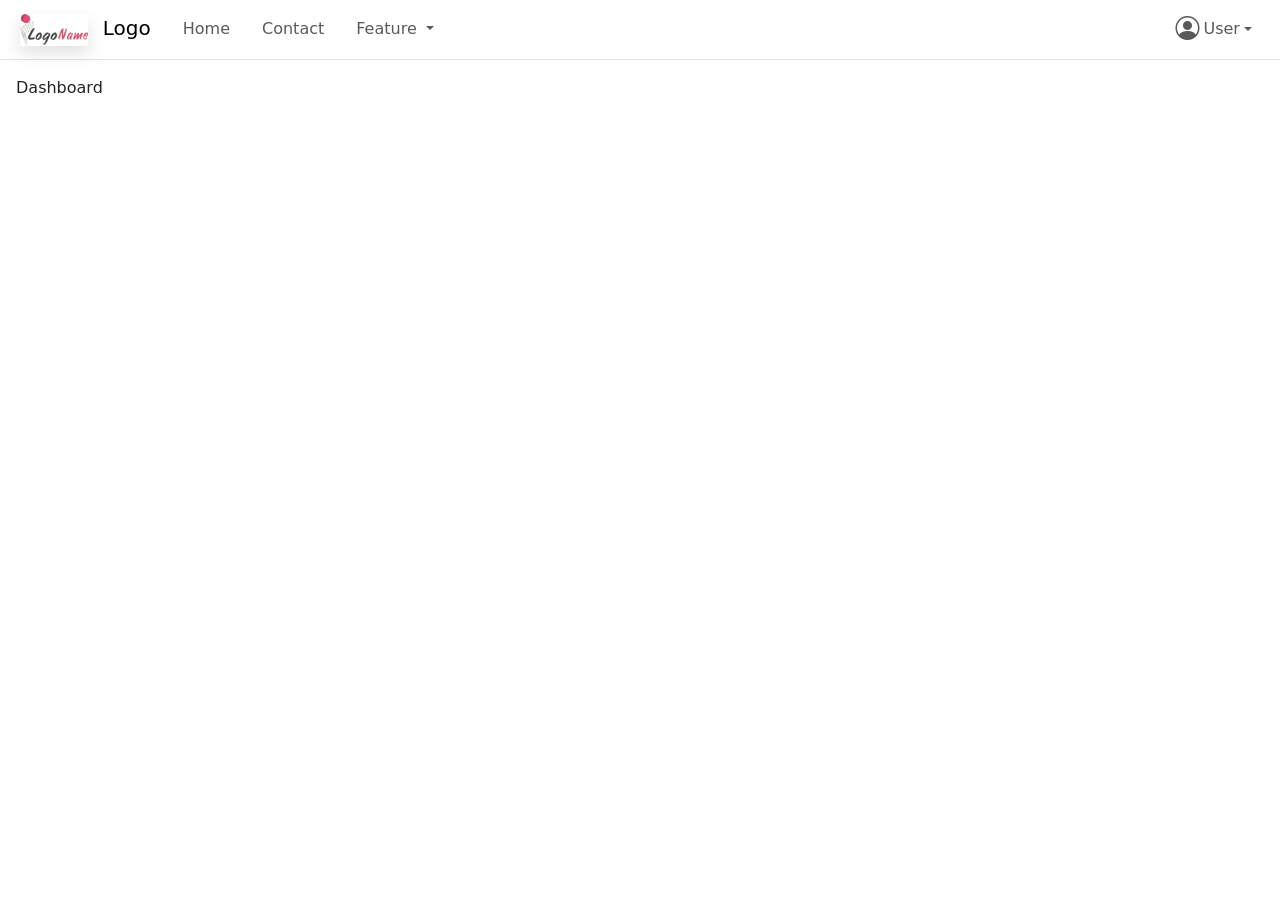
==== index.html @ e2911731 "Create Template Menu Sidebar" ====
<!doctype html>
<html lang="id">

<head>
    <meta charset="UTF-8" />
    <meta name="viewport" 
        content="width=device-width, initial-scale=1.0" />

    <title>Frontend Template</title>

    <link rel="stylesheet" 
        href="/assets/css/bootstrap/bootstrap.min.css" />
    <link rel="stylesheet" 
        href="/assets/css/bootstrap/bootstrap-icons.min.css" />
    <link rel="stylesheet" 
        href="/assets/css/adminLTE/adminlte.min.css" />
    <link rel="stylesheet" 
        href="/assets/css/style.css" />
</head>

<body>
    <!-- Navbar -->
    <div data-include="/components/navbar.html"
        class=" sticky-top"></div>

    <!-- Sidebar -->
    <div data-include="/components/sidebar.html"
        xlass="z-2"></div> 
    
    <main id="main-content" class="container-fluid p-3">
        <!-- Konten halaman di sini -->
    </main>

    <!-- Scripts -->
    <script src="/assets/js/jquery-3.7.1.min.js"></script>
    <script src="/assets/js/bootstrap/bootstrap.bundle.min.js"></script>
    <script src="/assets/js/adminLTE/adminlte.min.js"></script>

    <script >
        var q = $.noConflict();
    </script>
    <script src="/assets/js/script.js"></script>
</body>

</html>
---- assets/css/adminLTE/adminlte.min.css ----
@charset "UTF-8";/*!
 *   AdminLTE v4.0.0
 *   Author: Colorlib
 *   Website: AdminLTE.io <https://adminlte.io>
 *   License: Open source - MIT <https://opensource.org/licenses/MIT>
 */:root,[data-bs-theme=light]{--bs-blue:#0d6efd;--bs-indigo:#6610f2;--bs-purple:#6f42c1;--bs-pink:#d63384;--bs-red:#dc3545;--bs-orange:#fd7e14;--bs-yellow:#ffc107;--bs-green:#198754;--bs-teal:#20c997;--bs-cyan:#0dcaf0;--bs-black:#000;--bs-white:#fff;--bs-gray:#6c757d;--bs-gray-dark:#343a40;--bs-gray-100:#f8f9fa;--bs-gray-200:#e9ecef;--bs-gray-300:#dee2e6;--bs-gray-400:#ced4da;--bs-gray-500:#adb5bd;--bs-gray-600:#6c757d;--bs-gray-700:#495057;--bs-gray-800:#343a40;--bs-gray-900:#212529;--bs-primary:#0d6efd;--bs-secondary:#6c757d;--bs-success:#198754;--bs-info:#0dcaf0;--bs-warning:#ffc107;--bs-danger:#dc3545;--bs-light:#f8f9fa;--bs-dark:#212529;--bs-primary-rgb:13,110,253;--bs-secondary-rgb:108,117,125;--bs-success-rgb:25,135,84;--bs-info-rgb:13,202,240;--bs-warning-rgb:255,193,7;--bs-danger-rgb:220,53,69;--bs-light-rgb:248,249,250;--bs-dark-rgb:33,37,41;--bs-primary-text-emphasis:rgb(5.2, 44, 101.2);--bs-secondary-text-emphasis:rgb(43.2, 46.8, 50);--bs-success-text-emphasis:rgb(10, 54, 33.6);--bs-info-text-emphasis:rgb(5.2, 80.8, 96);--bs-warning-text-emphasis:rgb(102, 77.2, 2.8);--bs-danger-text-emphasis:rgb(88, 21.2, 27.6);--bs-light-text-emphasis:#495057;--bs-dark-text-emphasis:#495057;--bs-primary-bg-subtle:rgb(206.6, 226, 254.6);--bs-secondary-bg-subtle:rgb(225.6, 227.4, 229);--bs-success-bg-subtle:rgb(209, 231, 220.8);--bs-info-bg-subtle:rgb(206.6, 244.4, 252);--bs-warning-bg-subtle:rgb(255, 242.6, 205.4);--bs-danger-bg-subtle:rgb(248, 214.6, 217.8);--bs-light-bg-subtle:rgb(251.5, 252, 252.5);--bs-dark-bg-subtle:#ced4da;--bs-primary-border-subtle:rgb(158.2, 197, 254.2);--bs-secondary-border-subtle:rgb(196.2, 199.8, 203);--bs-success-border-subtle:rgb(163, 207, 186.6);--bs-info-border-subtle:rgb(158.2, 233.8, 249);--bs-warning-border-subtle:rgb(255, 230.2, 155.8);--bs-danger-border-subtle:rgb(241, 174.2, 180.6);--bs-light-border-subtle:#e9ecef;--bs-dark-border-subtle:#adb5bd;--bs-white-rgb:255,255,255;--bs-black-rgb:0,0,0;--bs-font-sans-serif:"Source Sans 3",system-ui,-apple-system,"Segoe UI",Roboto,"Helvetica Neue","Noto Sans","Liberation Sans",Arial,sans-serif,"Apple Color Emoji","Segoe UI Emoji","Segoe UI Symbol","Noto Color Emoji";--bs-font-monospace:SFMono-Regular,Menlo,Monaco,Consolas,"Liberation Mono","Courier New",monospace;--bs-gradient:linear-gradient(180deg, rgba(255, 255, 255, 0.15), rgba(255, 255, 255, 0));--bs-body-font-family:var(--bs-font-sans-serif);--bs-body-font-size:1rem;--bs-body-font-weight:400;--bs-body-line-height:1.5;--bs-body-color:#212529;--bs-body-color-rgb:33,37,41;--bs-body-bg:#fff;--bs-body-bg-rgb:255,255,255;--bs-emphasis-color:#000;--bs-emphasis-color-rgb:0,0,0;--bs-secondary-color:rgba(33, 37, 41, 0.75);--bs-secondary-color-rgb:33,37,41;--bs-secondary-bg:#e9ecef;--bs-secondary-bg-rgb:233,236,239;--bs-tertiary-color:rgba(33, 37, 41, 0.5);--bs-tertiary-color-rgb:33,37,41;--bs-tertiary-bg:#f8f9fa;--bs-tertiary-bg-rgb:248,249,250;--bs-heading-color:inherit;--bs-link-color:#0d6efd;--bs-link-color-rgb:13,110,253;--bs-link-decoration:underline;--bs-link-hover-color:rgb(10.4, 88, 202.4);--bs-link-hover-color-rgb:10,88,202;--bs-code-color:#d63384;--bs-highlight-color:#212529;--bs-highlight-bg:rgb(255, 242.6, 205.4);--bs-border-width:1px;--bs-border-style:solid;--bs-border-color:#dee2e6;--bs-border-color-translucent:rgba(0, 0, 0, 0.175);--bs-border-radius:0.375rem;--bs-border-radius-sm:0.25rem;--bs-border-radius-lg:0.5rem;--bs-border-radius-xl:1rem;--bs-border-radius-xxl:2rem;--bs-border-radius-2xl:var(--bs-border-radius-xxl);--bs-border-radius-pill:50rem;--bs-box-shadow:0 0.5rem 1rem rgba(0, 0, 0, 0.15);--bs-box-shadow-sm:0 0.125rem 0.25rem rgba(0, 0, 0, 0.075);--bs-box-shadow-lg:0 1rem 3rem rgba(0, 0, 0, 0.175);--bs-box-shadow-inset:inset 0 1px 2px rgba(0, 0, 0, 0.075);--bs-focus-ring-width:0.25rem;--bs-focus-ring-opacity:0.25;--bs-focus-ring-color:rgba(13, 110, 253, 0.25);--bs-form-valid-color:#198754;--bs-form-valid-border-color:#198754;--bs-form-invalid-color:#dc3545;--bs-form-invalid-border-color:#dc3545}[data-bs-theme=dark]{color-scheme:dark;--bs-body-color:#dee2e6;--bs-body-color-rgb:222,226,230;--bs-body-bg:#212529;--bs-body-bg-rgb:33,37,41;--bs-emphasis-color:#fff;--bs-emphasis-color-rgb:255,255,255;--bs-secondary-color:rgba(222, 226, 230, 0.75);--bs-secondary-color-rgb:222,226,230;--bs-secondary-bg:#343a40;--bs-secondary-bg-rgb:52,58,64;--bs-tertiary-color:rgba(222, 226, 230, 0.5);--bs-tertiary-color-rgb:222,226,230;--bs-tertiary-bg:rgb(42.5, 47.5, 52.5);--bs-tertiary-bg-rgb:43,48,53;--bs-primary-text-emphasis:rgb(109.8, 168, 253.8);--bs-secondary-text-emphasis:rgb(166.8, 172.2, 177);--bs-success-text-emphasis:rgb(117, 183, 152.4);--bs-info-text-emphasis:rgb(109.8, 223.2, 246);--bs-warning-text-emphasis:rgb(255, 217.8, 106.2);--bs-danger-text-emphasis:rgb(234, 133.8, 143.4);--bs-light-text-emphasis:#f8f9fa;--bs-dark-text-emphasis:#dee2e6;--bs-primary-bg-subtle:rgb(2.6, 22, 50.6);--bs-secondary-bg-subtle:rgb(21.6, 23.4, 25);--bs-success-bg-subtle:rgb(5, 27, 16.8);--bs-info-bg-subtle:rgb(2.6, 40.4, 48);--bs-warning-bg-subtle:rgb(51, 38.6, 1.4);--bs-danger-bg-subtle:rgb(44, 10.6, 13.8);--bs-light-bg-subtle:#343a40;--bs-dark-bg-subtle:#1a1d20;--bs-primary-border-subtle:rgb(7.8, 66, 151.8);--bs-secondary-border-subtle:rgb(64.8, 70.2, 75);--bs-success-border-subtle:rgb(15, 81, 50.4);--bs-info-border-subtle:rgb(7.8, 121.2, 144);--bs-warning-border-subtle:rgb(153, 115.8, 4.2);--bs-danger-border-subtle:rgb(132, 31.8, 41.4);--bs-light-border-subtle:#495057;--bs-dark-border-subtle:#343a40;--bs-heading-color:inherit;--bs-link-color:rgb(109.8, 168, 253.8);--bs-link-hover-color:rgb(138.84, 185.4, 254.04);--bs-link-color-rgb:110,168,254;--bs-link-hover-color-rgb:139,185,254;--bs-code-color:rgb(230.4, 132.6, 181.2);--bs-highlight-color:#dee2e6;--bs-highlight-bg:rgb(102, 77.2, 2.8);--bs-border-color:#495057;--bs-border-color-translucent:rgba(255, 255, 255, 0.15);--bs-form-valid-color:rgb(117, 183, 152.4);--bs-form-valid-border-color:rgb(117, 183, 152.4);--bs-form-invalid-color:rgb(234, 133.8, 143.4);--bs-form-invalid-border-color:rgb(234, 133.8, 143.4)}*,::after,::before{box-sizing:border-box}@media (prefers-reduced-motion:no-preference){:root{scroll-behavior:smooth}}body{margin:0;font-family:var(--bs-body-font-family);font-size:var(--bs-body-font-size);font-weight:var(--bs-body-font-weight);line-height:var(--bs-body-line-height);color:var(--bs-body-color);text-align:var(--bs-body-text-align);background-color:var(--bs-body-bg);-webkit-text-size-adjust:100%;-webkit-tap-highlight-color:transparent}hr{margin:1rem 0;color:inherit;border:0;border-top:var(--bs-border-width) solid;opacity:.25}.h1,.h2,.h3,.h4,.h5,.h6,h1,h2,h3,h4,h5,h6{margin-top:0;margin-bottom:.5rem;font-weight:500;line-height:1.2;color:var(--bs-heading-color)}.h1,h1{font-size:calc(1.375rem + 1.5vw)}@media (min-width:1200px){.h1,h1{font-size:2.5rem}}.h2,h2{font-size:calc(1.325rem + .9vw)}@media (min-width:1200px){.h2,h2{font-size:2rem}}.h3,h3{font-size:calc(1.3rem + .6vw)}@media (min-width:1200px){.h3,h3{font-size:1.75rem}}.h4,h4{font-size:calc(1.275rem + .3vw)}@media (min-width:1200px){.h4,h4{font-size:1.5rem}}.h5,h5{font-size:1.25rem}.h6,h6{font-size:1rem}p{margin-top:0;margin-bottom:1rem}abbr[title]{-webkit-text-decoration:underline dotted;text-decoration:underline dotted;cursor:help;-webkit-text-decoration-skip-ink:none;text-decoration-skip-ink:none}address{margin-bottom:1rem;font-style:normal;line-height:inherit}ol,ul{padding-left:2rem}dl,ol,ul{margin-top:0;margin-bottom:1rem}ol ol,ol ul,ul ol,ul ul{margin-bottom:0}dt{font-weight:700}dd{margin-bottom:.5rem;margin-left:0}blockquote{margin:0 0 1rem}b,strong{font-weight:bolder}.small,small{font-size:.875em}.mark,mark{padding:.1875em;color:var(--bs-highlight-color);background-color:var(--bs-highlight-bg)}sub,sup{position:relative;font-size:.75em;line-height:0;vertical-align:baseline}sub{bottom:-.25em}sup{top:-.5em}a{color:rgba(var(--bs-link-color-rgb),var(--bs-link-opacity,1));text-decoration:underline}a:hover{--bs-link-color-rgb:var(--bs-link-hover-color-rgb)}a:not([href]):not([class]),a:not([href]):not([class]):hover{color:inherit;text-decoration:none}code,kbd,pre,samp{font-family:var(--bs-font-monospace);font-size:1em}pre{display:block;margin-top:0;margin-bottom:1rem;overflow:auto;font-size:.875em}pre code{font-size:inherit;color:inherit;word-break:normal}code{font-size:.875em;color:var(--bs-code-color);word-wrap:break-word}a>code{color:inherit}kbd{padding:.1875rem .375rem;font-size:.875em;color:var(--bs-body-bg);background-color:var(--bs-body-color);border-radius:.25rem}kbd kbd{padding:0;font-size:1em}figure{margin:0 0 1rem}img,svg{vertical-align:middle}table{caption-side:bottom;border-collapse:collapse}caption{padding-top:.5rem;padding-bottom:.5rem;color:var(--bs-secondary-color);text-align:left}th{text-align:inherit;text-align:-webkit-match-parent}tbody,td,tfoot,th,thead,tr{border-color:inherit;border-style:solid;border-width:0}label{display:inline-block}button{border-radius:0}button:focus:not(:focus-visible){outline:0}button,input,optgroup,select,textarea{margin:0;font-family:inherit;font-size:inherit;line-height:inherit}button,select{text-transform:none}[role=button]{cursor:pointer}select{word-wrap:normal}select:disabled{opacity:1}[list]:not([type=date]):not([type=datetime-local]):not([type=month]):not([type=week]):not([type=time])::-webkit-calendar-picker-indicator{display:none!important}[type=button],[type=reset],[type=submit],button{-webkit-appearance:button}[type=button]:not(:disabled),[type=reset]:not(:disabled),[type=submit]:not(:disabled),button:not(:disabled){cursor:pointer}::-moz-focus-inner{padding:0;border-style:none}textarea{resize:vertical}fieldset{min-width:0;padding:0;margin:0;border:0}legend{float:left;width:100%;padding:0;margin-bottom:.5rem;line-height:inherit;font-size:calc(1.275rem + .3vw)}@media (min-width:1200px){legend{font-size:1.5rem}}legend+*{clear:left}::-webkit-datetime-edit-day-field,::-webkit-datetime-edit-fields-wrapper,::-webkit-datetime-edit-hour-field,::-webkit-datetime-edit-minute,::-webkit-datetime-edit-month-field,::-webkit-datetime-edit-text,::-webkit-datetime-edit-year-field{padding:0}::-webkit-inner-spin-button{height:auto}[type=search]{-webkit-appearance:textfield;outline-offset:-2px}[type=search]::-webkit-search-cancel-button{cursor:pointer;filter:grayscale(1)}::-webkit-search-decoration{-webkit-appearance:none}::-webkit-color-swatch-wrapper{padding:0}::file-selector-button{font:inherit;-webkit-appearance:button}output{display:inline-block}iframe{border:0}summary{display:list-item;cursor:pointer}progress{vertical-align:baseline}[hidden]{display:none!important}.lead{font-size:1.25rem;font-weight:300}.display-1{font-weight:300;line-height:1.2;font-size:calc(1.625rem + 4.5vw)}@media (min-width:1200px){.display-1{font-size:5rem}}.display-2{font-weight:300;line-height:1.2;font-size:calc(1.575rem + 3.9vw)}@media (min-width:1200px){.display-2{font-size:4.5rem}}.display-3{font-weight:300;line-height:1.2;font-size:calc(1.525rem + 3.3vw)}@media (min-width:1200px){.display-3{font-size:4rem}}.display-4{font-weight:300;line-height:1.2;font-size:calc(1.475rem + 2.7vw)}@media (min-width:1200px){.display-4{font-size:3.5rem}}.display-5{font-weight:300;line-height:1.2;font-size:calc(1.425rem + 2.1vw)}@media (min-width:1200px){.display-5{font-size:3rem}}.display-6{font-weight:300;line-height:1.2;font-size:calc(1.375rem + 1.5vw)}@media (min-width:1200px){.display-6{font-size:2.5rem}}.list-unstyled{padding-left:0;list-style:none}.list-inline{padding-left:0;list-style:none}.list-inline-item{display:inline-block}.list-inline-item:not(:last-child){margin-right:.5rem}.initialism{font-size:.875em;text-transform:uppercase}.blockquote{margin-bottom:1rem;font-size:1.25rem}.blockquote>:last-child{margin-bottom:0}.blockquote-footer{margin-top:-1rem;margin-bottom:1rem;font-size:.875em;color:#6c757d}.blockquote-footer::before{content:"— "}.img-fluid{max-width:100%;height:auto}.img-thumbnail{padding:.25rem;background-color:var(--bs-body-bg);border:var(--bs-border-width) solid var(--bs-border-color);border-radius:var(--bs-border-radius);box-shadow:var(--bs-box-shadow-sm);max-width:100%;height:auto}.figure{display:inline-block}.figure-img{margin-bottom:.5rem;line-height:1}.figure-caption{font-size:.875em;color:var(--bs-secondary-color)}.container,.container-fluid,.container-lg,.container-md,.container-sm,.container-xl,.container-xxl{--bs-gutter-x:1.5rem;--bs-gutter-y:0;width:100%;padding-right:calc(var(--bs-gutter-x) * .5);padding-left:calc(var(--bs-gutter-x) * .5);margin-right:auto;margin-left:auto}@media (min-width:576px){.container,.container-sm{max-width:540px}}@media (min-width:768px){.container,.container-md,.container-sm{max-width:720px}}@media (min-width:992px){.container,.container-lg,.container-md,.container-sm{max-width:960px}}@media (min-width:1200px){.container,.container-lg,.container-md,.container-sm,.container-xl{max-width:1140px}}@media (min-width:1400px){.container,.container-lg,.container-md,.container-sm,.container-xl,.container-xxl{max-width:1320px}}:root{--bs-breakpoint-xs:0;--bs-breakpoint-sm:576px;--bs-breakpoint-md:768px;--bs-breakpoint-lg:992px;--bs-breakpoint-xl:1200px;--bs-breakpoint-xxl:1400px}.row{--bs-gutter-x:1.5rem;--bs-gutter-y:0;display:flex;flex-wrap:wrap;margin-top:calc(-1 * var(--bs-gutter-y));margin-right:calc(-.5 * var(--bs-gutter-x));margin-left:calc(-.5 * var(--bs-gutter-x))}.row>*{flex-shrink:0;width:100%;max-width:100%;padding-right:calc(var(--bs-gutter-x) * .5);padding-left:calc(var(--bs-gutter-x) * .5);margin-top:var(--bs-gutter-y)}.col{flex:1 0 0}.row-cols-auto>*{flex:0 0 auto;width:auto}.row-cols-1>*{flex:0 0 auto;width:100%}.row-cols-2>*{flex:0 0 auto;width:50%}.row-cols-3>*{flex:0 0 auto;width:33.33333333%}.row-cols-4>*{flex:0 0 auto;width:25%}.row-cols-5>*{flex:0 0 auto;width:20%}.row-cols-6>*{flex:0 0 auto;width:16.66666667%}.col-auto{flex:0 0 auto;width:auto}.col-1{flex:0 0 auto;width:8.33333333%}.col-2{flex:0 0 auto;width:16.66666667%}.col-3{flex:0 0 auto;width:25%}.col-4{flex:0 0 auto;width:33.33333333%}.col-5{flex:0 0 auto;width:41.66666667%}.col-6{flex:0 0 auto;width:50%}.col-7{flex:0 0 auto;width:58.33333333%}.col-8{flex:0 0 auto;width:66.66666667%}.col-9{flex:0 0 auto;width:75%}.col-10{flex:0 0 auto;width:83.33333333%}.col-11{flex:0 0 auto;width:91.66666667%}.col-12{flex:0 0 auto;width:100%}.offset-1{margin-left:8.33333333%}.offset-2{margin-left:16.66666667%}.offset-3{margin-left:25%}.offset-4{margin-left:33.33333333%}.offset-5{margin-left:41.66666667%}.offset-6{margin-left:50%}.offset-7{margin-left:58.33333333%}.offset-8{margin-left:66.66666667%}.offset-9{margin-left:75%}.offset-10{margin-left:83.33333333%}.offset-11{margin-left:91.66666667%}.g-0,.gx-0{--bs-gutter-x:0}.g-0,.gy-0{--bs-gutter-y:0}.g-1,.gx-1{--bs-gutter-x:0.25rem}.g-1,.gy-1{--bs-gutter-y:0.25rem}.g-2,.gx-2{--bs-gutter-x:0.5rem}.g-2,.gy-2{--bs-gutter-y:0.5rem}.g-3,.gx-3{--bs-gutter-x:1rem}.g-3,.gy-3{--bs-gutter-y:1rem}.g-4,.gx-4{--bs-gutter-x:1.5rem}.g-4,.gy-4{--bs-gutter-y:1.5rem}.g-5,.gx-5{--bs-gutter-x:3rem}.g-5,.gy-5{--bs-gutter-y:3rem}@media (min-width:576px){.col-sm{flex:1 0 0}.row-cols-sm-auto>*{flex:0 0 auto;width:auto}.row-cols-sm-1>*{flex:0 0 auto;width:100%}.row-cols-sm-2>*{flex:0 0 auto;width:50%}.row-cols-sm-3>*{flex:0 0 auto;width:33.33333333%}.row-cols-sm-4>*{flex:0 0 auto;width:25%}.row-cols-sm-5>*{flex:0 0 auto;width:20%}.row-cols-sm-6>*{flex:0 0 auto;width:16.66666667%}.col-sm-auto{flex:0 0 auto;width:auto}.col-sm-1{flex:0 0 auto;width:8.33333333%}.col-sm-2{flex:0 0 auto;width:16.66666667%}.col-sm-3{flex:0 0 auto;width:25%}.col-sm-4{flex:0 0 auto;width:33.33333333%}.col-sm-5{flex:0 0 auto;width:41.66666667%}.col-sm-6{flex:0 0 auto;width:50%}.col-sm-7{flex:0 0 auto;width:58.33333333%}.col-sm-8{flex:0 0 auto;width:66.66666667%}.col-sm-9{flex:0 0 auto;width:75%}.col-sm-10{flex:0 0 auto;width:83.33333333%}.col-sm-11{flex:0 0 auto;width:91.66666667%}.col-sm-12{flex:0 0 auto;width:100%}.offset-sm-0{margin-left:0}.offset-sm-1{margin-left:8.33333333%}.offset-sm-2{margin-left:16.66666667%}.offset-sm-3{margin-left:25%}.offset-sm-4{margin-left:33.33333333%}.offset-sm-5{margin-left:41.66666667%}.offset-sm-6{margin-left:50%}.offset-sm-7{margin-left:58.33333333%}.offset-sm-8{margin-left:66.66666667%}.offset-sm-9{margin-left:75%}.offset-sm-10{margin-left:83.33333333%}.offset-sm-11{margin-left:91.66666667%}.g-sm-0,.gx-sm-0{--bs-gutter-x:0}.g-sm-0,.gy-sm-0{--bs-gutter-y:0}.g-sm-1,.gx-sm-1{--bs-gutter-x:0.25rem}.g-sm-1,.gy-sm-1{--bs-gutter-y:0.25rem}.g-sm-2,.gx-sm-2{--bs-gutter-x:0.5rem}.g-sm-2,.gy-sm-2{--bs-gutter-y:0.5rem}.g-sm-3,.gx-sm-3{--bs-gutter-x:1rem}.g-sm-3,.gy-sm-3{--bs-gutter-y:1rem}.g-sm-4,.gx-sm-4{--bs-gutter-x:1.5rem}.g-sm-4,.gy-sm-4{--bs-gutter-y:1.5rem}.g-sm-5,.gx-sm-5{--bs-gutter-x:3rem}.g-sm-5,.gy-sm-5{--bs-gutter-y:3rem}}@media (min-width:768px){.col-md{flex:1 0 0}.row-cols-md-auto>*{flex:0 0 auto;width:auto}.row-cols-md-1>*{flex:0 0 auto;width:100%}.row-cols-md-2>*{flex:0 0 auto;width:50%}.row-cols-md-3>*{flex:0 0 auto;width:33.33333333%}.row-cols-md-4>*{flex:0 0 auto;width:25%}.row-cols-md-5>*{flex:0 0 auto;width:20%}.row-cols-md-6>*{flex:0 0 auto;width:16.66666667%}.col-md-auto{flex:0 0 auto;width:auto}.col-md-1{flex:0 0 auto;width:8.33333333%}.col-md-2{flex:0 0 auto;width:16.66666667%}.col-md-3{flex:0 0 auto;width:25%}.col-md-4{flex:0 0 auto;width:33.33333333%}.col-md-5{flex:0 0 auto;width:41.66666667%}.col-md-6{flex:0 0 auto;width:50%}.col-md-7{flex:0 0 auto;width:58.33333333%}.col-md-8{flex:0 0 auto;width:66.66666667%}.col-md-9{flex:0 0 auto;width:75%}.col-md-10{flex:0 0 auto;width:83.33333333%}.col-md-11{flex:0 0 auto;width:91.66666667%}.col-md-12{flex:0 0 auto;width:100%}.offset-md-0{margin-left:0}.offset-md-1{margin-left:8.33333333%}.offset-md-2{margin-left:16.66666667%}.offset-md-3{margin-left:25%}.offset-md-4{margin-left:33.33333333%}.offset-md-5{margin-left:41.66666667%}.offset-md-6{margin-left:50%}.offset-md-7{margin-left:58.33333333%}.offset-md-8{margin-left:66.66666667%}.offset-md-9{margin-left:75%}.offset-md-10{margin-left:83.33333333%}.offset-md-11{margin-left:91.66666667%}.g-md-0,.gx-md-0{--bs-gutter-x:0}.g-md-0,.gy-md-0{--bs-gutter-y:0}.g-md-1,.gx-md-1{--bs-gutter-x:0.25rem}.g-md-1,.gy-md-1{--bs-gutter-y:0.25rem}.g-md-2,.gx-md-2{--bs-gutter-x:0.5rem}.g-md-2,.gy-md-2{--bs-gutter-y:0.5rem}.g-md-3,.gx-md-3{--bs-gutter-x:1rem}.g-md-3,.gy-md-3{--bs-gutter-y:1rem}.g-md-4,.gx-md-4{--bs-gutter-x:1.5rem}.g-md-4,.gy-md-4{--bs-gutter-y:1.5rem}.g-md-5,.gx-md-5{--bs-gutter-x:3rem}.g-md-5,.gy-md-5{--bs-gutter-y:3rem}}@media (min-width:992px){.col-lg{flex:1 0 0}.row-cols-lg-auto>*{flex:0 0 auto;width:auto}.row-cols-lg-1>*{flex:0 0 auto;width:100%}.row-cols-lg-2>*{flex:0 0 auto;width:50%}.row-cols-lg-3>*{flex:0 0 auto;width:33.33333333%}.row-cols-lg-4>*{flex:0 0 auto;width:25%}.row-cols-lg-5>*{flex:0 0 auto;width:20%}.row-cols-lg-6>*{flex:0 0 auto;width:16.66666667%}.col-lg-auto{flex:0 0 auto;width:auto}.col-lg-1{flex:0 0 auto;width:8.33333333%}.col-lg-2{flex:0 0 auto;width:16.66666667%}.col-lg-3{flex:0 0 auto;width:25%}.col-lg-4{flex:0 0 auto;width:33.33333333%}.col-lg-5{flex:0 0 auto;width:41.66666667%}.col-lg-6{flex:0 0 auto;width:50%}.col-lg-7{flex:0 0 auto;width:58.33333333%}.col-lg-8{flex:0 0 auto;width:66.66666667%}.col-lg-9{flex:0 0 auto;width:75%}.col-lg-10{flex:0 0 auto;width:83.33333333%}.col-lg-11{flex:0 0 auto;width:91.66666667%}.col-lg-12{flex:0 0 auto;width:100%}.offset-lg-0{margin-left:0}.offset-lg-1{margin-left:8.33333333%}.offset-lg-2{margin-left:16.66666667%}.offset-lg-3{margin-left:25%}.offset-lg-4{margin-left:33.33333333%}.offset-lg-5{margin-left:41.66666667%}.offset-lg-6{margin-left:50%}.offset-lg-7{margin-left:58.33333333%}.offset-lg-8{margin-left:66.66666667%}.offset-lg-9{margin-left:75%}.offset-lg-10{margin-left:83.33333333%}.offset-lg-11{margin-left:91.66666667%}.g-lg-0,.gx-lg-0{--bs-gutter-x:0}.g-lg-0,.gy-lg-0{--bs-gutter-y:0}.g-lg-1,.gx-lg-1{--bs-gutter-x:0.25rem}.g-lg-1,.gy-lg-1{--bs-gutter-y:0.25rem}.g-lg-2,.gx-lg-2{--bs-gutter-x:0.5rem}.g-lg-2,.gy-lg-2{--bs-gutter-y:0.5rem}.g-lg-3,.gx-lg-3{--bs-gutter-x:1rem}.g-lg-3,.gy-lg-3{--bs-gutter-y:1rem}.g-lg-4,.gx-lg-4{--bs-gutter-x:1.5rem}.g-lg-4,.gy-lg-4{--bs-gutter-y:1.5rem}.g-lg-5,.gx-lg-5{--bs-gutter-x:3rem}.g-lg-5,.gy-lg-5{--bs-gutter-y:3rem}}@media (min-width:1200px){.col-xl{flex:1 0 0}.row-cols-xl-auto>*{flex:0 0 auto;width:auto}.row-cols-xl-1>*{flex:0 0 auto;width:100%}.row-cols-xl-2>*{flex:0 0 auto;width:50%}.row-cols-xl-3>*{flex:0 0 auto;width:33.33333333%}.row-cols-xl-4>*{flex:0 0 auto;width:25%}.row-cols-xl-5>*{flex:0 0 auto;width:20%}.row-cols-xl-6>*{flex:0 0 auto;width:16.66666667%}.col-xl-auto{flex:0 0 auto;width:auto}.col-xl-1{flex:0 0 auto;width:8.33333333%}.col-xl-2{flex:0 0 auto;width:16.66666667%}.col-xl-3{flex:0 0 auto;width:25%}.col-xl-4{flex:0 0 auto;width:33.33333333%}.col-xl-5{flex:0 0 auto;width:41.66666667%}.col-xl-6{flex:0 0 auto;width:50%}.col-xl-7{flex:0 0 auto;width:58.33333333%}.col-xl-8{flex:0 0 auto;width:66.66666667%}.col-xl-9{flex:0 0 auto;width:75%}.col-xl-10{flex:0 0 auto;width:83.33333333%}.col-xl-11{flex:0 0 auto;width:91.66666667%}.col-xl-12{flex:0 0 auto;width:100%}.offset-xl-0{margin-left:0}.offset-xl-1{margin-left:8.33333333%}.offset-xl-2{margin-left:16.66666667%}.offset-xl-3{margin-left:25%}.offset-xl-4{margin-left:33.33333333%}.offset-xl-5{margin-left:41.66666667%}.offset-xl-6{margin-left:50%}.offset-xl-7{margin-left:58.33333333%}.offset-xl-8{margin-left:66.66666667%}.offset-xl-9{margin-left:75%}.offset-xl-10{margin-left:83.33333333%}.offset-xl-11{margin-left:91.66666667%}.g-xl-0,.gx-xl-0{--bs-gutter-x:0}.g-xl-0,.gy-xl-0{--bs-gutter-y:0}.g-xl-1,.gx-xl-1{--bs-gutter-x:0.25rem}.g-xl-1,.gy-xl-1{--bs-gutter-y:0.25rem}.g-xl-2,.gx-xl-2{--bs-gutter-x:0.5rem}.g-xl-2,.gy-xl-2{--bs-gutter-y:0.5rem}.g-xl-3,.gx-xl-3{--bs-gutter-x:1rem}.g-xl-3,.gy-xl-3{--bs-gutter-y:1rem}.g-xl-4,.gx-xl-4{--bs-gutter-x:1.5rem}.g-xl-4,.gy-xl-4{--bs-gutter-y:1.5rem}.g-xl-5,.gx-xl-5{--bs-gutter-x:3rem}.g-xl-5,.gy-xl-5{--bs-gutter-y:3rem}}@media (min-width:1400px){.col-xxl{flex:1 0 0}.row-cols-xxl-auto>*{flex:0 0 auto;width:auto}.row-cols-xxl-1>*{flex:0 0 auto;width:100%}.row-cols-xxl-2>*{flex:0 0 auto;width:50%}.row-cols-xxl-3>*{flex:0 0 auto;width:33.33333333%}.row-cols-xxl-4>*{flex:0 0 auto;width:25%}.row-cols-xxl-5>*{flex:0 0 auto;width:20%}.row-cols-xxl-6>*{flex:0 0 auto;width:16.66666667%}.col-xxl-auto{flex:0 0 auto;width:auto}.col-xxl-1{flex:0 0 auto;width:8.33333333%}.col-xxl-2{flex:0 0 auto;width:16.66666667%}.col-xxl-3{flex:0 0 auto;width:25%}.col-xxl-4{flex:0 0 auto;width:33.33333333%}.col-xxl-5{flex:0 0 auto;width:41.66666667%}.col-xxl-6{flex:0 0 auto;width:50%}.col-xxl-7{flex:0 0 auto;width:58.33333333%}.col-xxl-8{flex:0 0 auto;width:66.66666667%}.col-xxl-9{flex:0 0 auto;width:75%}.col-xxl-10{flex:0 0 auto;width:83.33333333%}.col-xxl-11{flex:0 0 auto;width:91.66666667%}.col-xxl-12{flex:0 0 auto;width:100%}.offset-xxl-0{margin-left:0}.offset-xxl-1{margin-left:8.33333333%}.offset-xxl-2{margin-left:16.66666667%}.offset-xxl-3{margin-left:25%}.offset-xxl-4{margin-left:33.33333333%}.offset-xxl-5{margin-left:41.66666667%}.offset-xxl-6{margin-left:50%}.offset-xxl-7{margin-left:58.33333333%}.offset-xxl-8{margin-left:66.66666667%}.offset-xxl-9{margin-left:75%}.offset-xxl-10{margin-left:83.33333333%}.offset-xxl-11{margin-left:91.66666667%}.g-xxl-0,.gx-xxl-0{--bs-gutter-x:0}.g-xxl-0,.gy-xxl-0{--bs-gutter-y:0}.g-xxl-1,.gx-xxl-1{--bs-gutter-x:0.25rem}.g-xxl-1,.gy-xxl-1{--bs-gutter-y:0.25rem}.g-xxl-2,.gx-xxl-2{--bs-gutter-x:0.5rem}.g-xxl-2,.gy-xxl-2{--bs-gutter-y:0.5rem}.g-xxl-3,.gx-xxl-3{--bs-gutter-x:1rem}.g-xxl-3,.gy-xxl-3{--bs-gutter-y:1rem}.g-xxl-4,.gx-xxl-4{--bs-gutter-x:1.5rem}.g-xxl-4,.gy-xxl-4{--bs-gutter-y:1.5rem}.g-xxl-5,.gx-xxl-5{--bs-gutter-x:3rem}.g-xxl-5,.gy-xxl-5{--bs-gutter-y:3rem}}.table{--bs-table-color-type:initial;--bs-table-bg-type:initial;--bs-table-color-state:initial;--bs-table-bg-state:initial;--bs-table-color:var(--bs-emphasis-color);--bs-table-bg:var(--bs-body-bg);--bs-table-border-color:var(--bs-border-color);--bs-table-accent-bg:transparent;--bs-table-striped-color:var(--bs-emphasis-color);--bs-table-striped-bg:rgba(var(--bs-emphasis-color-rgb), 0.05);--bs-table-active-color:var(--bs-emphasis-color);--bs-table-active-bg:rgba(var(--bs-emphasis-color-rgb), 0.1);--bs-table-hover-color:var(--bs-emphasis-color);--bs-table-hover-bg:rgba(var(--bs-emphasis-color-rgb), 0.075);width:100%;margin-bottom:1rem;vertical-align:top;border-color:var(--bs-table-border-color)}.table>:not(caption)>*>*{padding:.5rem .5rem;color:var(--bs-table-color-state,var(--bs-table-color-type,var(--bs-table-color)));background-color:var(--bs-table-bg);border-bottom-width:var(--bs-border-width);box-shadow:inset 0 0 0 9999px var(--bs-table-bg-state,var(--bs-table-bg-type,var(--bs-table-accent-bg)))}.table>tbody{vertical-align:inherit}.table>thead{vertical-align:bottom}.table-group-divider{border-top:calc(var(--bs-border-width) * 2) solid currentcolor}.caption-top{caption-side:top}.table-sm>:not(caption)>*>*{padding:.25rem .25rem}.table-bordered>:not(caption)>*{border-width:var(--bs-border-width) 0}.table-bordered>:not(caption)>*>*{border-width:0 var(--bs-border-width)}.table-borderless>:not(caption)>*>*{border-bottom-width:0}.table-borderless>:not(:first-child){border-top-width:0}.table-striped>tbody>tr:nth-of-type(odd)>*{--bs-table-color-type:var(--bs-table-striped-color);--bs-table-bg-type:var(--bs-table-striped-bg)}.table-striped-columns>:not(caption)>tr>:nth-child(2n){--bs-table-color-type:var(--bs-table-striped-color);--bs-table-bg-type:var(--bs-table-striped-bg)}.table-active{--bs-table-color-state:var(--bs-table-active-color);--bs-table-bg-state:var(--bs-table-active-bg)}.table-hover>tbody>tr:hover>*{--bs-table-color-state:var(--bs-table-hover-color);--bs-table-bg-state:var(--bs-table-hover-bg)}.table-primary{--bs-table-color:#000;--bs-table-bg:rgb(206.6, 226, 254.6);--bs-table-border-color:rgb(165.28, 180.8, 203.68);--bs-table-striped-bg:rgb(196.27, 214.7, 241.87);--bs-table-striped-color:#000;--bs-table-active-bg:rgb(185.94, 203.4, 229.14);--bs-table-active-color:#000;--bs-table-hover-bg:rgb(191.105, 209.05, 235.505);--bs-table-hover-color:#000;color:var(--bs-table-color);border-color:var(--bs-table-border-color)}.table-secondary{--bs-table-color:#000;--bs-table-bg:rgb(225.6, 227.4, 229);--bs-table-border-color:rgb(180.48, 181.92, 183.2);--bs-table-striped-bg:rgb(214.32, 216.03, 217.55);--bs-table-striped-color:#000;--bs-table-active-bg:rgb(203.04, 204.66, 206.1);--bs-table-active-color:#000;--bs-table-hover-bg:rgb(208.68, 210.345, 211.825);--bs-table-hover-color:#000;color:var(--bs-table-color);border-color:var(--bs-table-border-color)}.table-success{--bs-table-color:#000;--bs-table-bg:rgb(209, 231, 220.8);--bs-table-border-color:rgb(167.2, 184.8, 176.64);--bs-table-striped-bg:rgb(198.55, 219.45, 209.76);--bs-table-striped-color:#000;--bs-table-active-bg:rgb(188.1, 207.9, 198.72);--bs-table-active-color:#000;--bs-table-hover-bg:rgb(193.325, 213.675, 204.24);--bs-table-hover-color:#000;color:var(--bs-table-color);border-color:var(--bs-table-border-color)}.table-info{--bs-table-color:#000;--bs-table-bg:rgb(206.6, 244.4, 252);--bs-table-border-color:rgb(165.28, 195.52, 201.6);--bs-table-striped-bg:rgb(196.27, 232.18, 239.4);--bs-table-striped-color:#000;--bs-table-active-bg:rgb(185.94, 219.96, 226.8);--bs-table-active-color:#000;--bs-table-hover-bg:rgb(191.105, 226.07, 233.1);--bs-table-hover-color:#000;color:var(--bs-table-color);border-color:var(--bs-table-border-color)}.table-warning{--bs-table-color:#000;--bs-table-bg:rgb(255, 242.6, 205.4);--bs-table-border-color:rgb(204, 194.08, 164.32);--bs-table-striped-bg:rgb(242.25, 230.47, 195.13);--bs-table-striped-color:#000;--bs-table-active-bg:rgb(229.5, 218.34, 184.86);--bs-table-active-color:#000;--bs-table-hover-bg:rgb(235.875, 224.405, 189.995);--bs-table-hover-color:#000;color:var(--bs-table-color);border-color:var(--bs-table-border-color)}.table-danger{--bs-table-color:#000;--bs-table-bg:rgb(248, 214.6, 217.8);--bs-table-border-color:rgb(198.4, 171.68, 174.24);--bs-table-striped-bg:rgb(235.6, 203.87, 206.91);--bs-table-striped-color:#000;--bs-table-active-bg:rgb(223.2, 193.14, 196.02);--bs-table-active-color:#000;--bs-table-hover-bg:rgb(229.4, 198.505, 201.465);--bs-table-hover-color:#000;color:var(--bs-table-color);border-color:var(--bs-table-border-color)}.table-light{--bs-table-color:#000;--bs-table-bg:#f8f9fa;--bs-table-border-color:rgb(198.4, 199.2, 200);--bs-table-striped-bg:rgb(235.6, 236.55, 237.5);--bs-table-striped-color:#000;--bs-table-active-bg:rgb(223.2, 224.1, 225);--bs-table-active-color:#000;--bs-table-hover-bg:rgb(229.4, 230.325, 231.25);--bs-table-hover-color:#000;color:var(--bs-table-color);border-color:var(--bs-table-border-color)}.table-dark{--bs-table-color:#fff;--bs-table-bg:#212529;--bs-table-border-color:rgb(77.4, 80.6, 83.8);--bs-table-striped-bg:rgb(44.1, 47.9, 51.7);--bs-table-striped-color:#fff;--bs-table-active-bg:rgb(55.2, 58.8, 62.4);--bs-table-active-color:#fff;--bs-table-hover-bg:rgb(49.65, 53.35, 57.05);--bs-table-hover-color:#fff;color:var(--bs-table-color);border-color:var(--bs-table-border-color)}.table-responsive{overflow-x:auto;-webkit-overflow-scrolling:touch}@media (max-width:575.98px){.table-responsive-sm{overflow-x:auto;-webkit-overflow-scrolling:touch}}@media (max-width:767.98px){.table-responsive-md{overflow-x:auto;-webkit-overflow-scrolling:touch}}@media (max-width:991.98px){.table-responsive-lg{overflow-x:auto;-webkit-overflow-scrolling:touch}}@media (max-width:1199.98px){.table-responsive-xl{overflow-x:auto;-webkit-overflow-scrolling:touch}}@media (max-width:1399.98px){.table-responsive-xxl{overflow-x:auto;-webkit-overflow-scrolling:touch}}.form-label{margin-bottom:.5rem}.col-form-label{padding-top:calc(.375rem + var(--bs-border-width));padding-bottom:calc(.375rem + var(--bs-border-width));margin-bottom:0;font-size:inherit;line-height:1.5}.col-form-label-lg{padding-top:calc(.5rem + var(--bs-border-width));padding-bottom:calc(.5rem + var(--bs-border-width));font-size:1.25rem}.col-form-label-sm{padding-top:calc(.25rem + var(--bs-border-width));padding-bottom:calc(.25rem + var(--bs-border-width));font-size:.875rem}.form-text{margin-top:.25rem;font-size:.875em;color:var(--bs-secondary-color)}.form-control{display:block;width:100%;padding:.375rem .75rem;font-size:1rem;font-weight:400;line-height:1.5;color:var(--bs-body-color);-webkit-appearance:none;appearance:none;background-color:var(--bs-body-bg);background-clip:padding-box;border:var(--bs-border-width) solid var(--bs-border-color);border-radius:var(--bs-border-radius);box-shadow:var(--bs-box-shadow-inset);transition:border-color .15s ease-in-out,box-shadow .15s ease-in-out}@media (prefers-reduced-motion:reduce){.form-control{transition:none}}.form-control[type=file]{overflow:hidden}.form-control[type=file]:not(:disabled):not([readonly]){cursor:pointer}.form-control:focus{color:var(--bs-body-color);background-color:var(--bs-body-bg);border-color:rgb(134,182.5,254);outline:0;box-shadow:var(--bs-box-shadow-inset),0 0 0 .25rem rgba(13,110,253,.25)}.form-control::-webkit-date-and-time-value{min-width:85px;height:1.5em;margin:0}.form-control::-webkit-datetime-edit{display:block;padding:0}.form-control::placeholder{color:var(--bs-secondary-color);opacity:1}.form-control:disabled{background-color:var(--bs-secondary-bg);opacity:1}.form-control::file-selector-button{padding:.375rem .75rem;margin:-.375rem -.75rem;margin-inline-end:.75rem;color:var(--bs-body-color);background-color:var(--bs-tertiary-bg);pointer-events:none;border-color:inherit;border-style:solid;border-width:0;border-inline-end-width:var(--bs-border-width);border-radius:0;transition:color .15s ease-in-out,background-color .15s ease-in-out,border-color .15s ease-in-out,box-shadow .15s ease-in-out}@media (prefers-reduced-motion:reduce){.form-control::file-selector-button{transition:none}}.form-control:hover:not(:disabled):not([readonly])::file-selector-button{background-color:var(--bs-secondary-bg)}.form-control-plaintext{display:block;width:100%;padding:.375rem 0;margin-bottom:0;line-height:1.5;color:var(--bs-body-color);background-color:transparent;border:solid transparent;border-width:var(--bs-border-width) 0}.form-control-plaintext:focus{outline:0}.form-control-plaintext.form-control-lg,.form-control-plaintext.form-control-sm{padding-right:0;padding-left:0}.form-control-sm{min-height:calc(1.5em + .5rem + calc(var(--bs-border-width) * 2));padding:.25rem .5rem;font-size:.875rem;border-radius:var(--bs-border-radius-sm)}.form-control-sm::file-selector-button{padding:.25rem .5rem;margin:-.25rem -.5rem;margin-inline-end:.5rem}.form-control-lg{min-height:calc(1.5em + 1rem + calc(var(--bs-border-width) * 2));padding:.5rem 1rem;font-size:1.25rem;border-radius:var(--bs-border-radius-lg)}.form-control-lg::file-selector-button{padding:.5rem 1rem;margin:-.5rem -1rem;margin-inline-end:1rem}textarea.form-control{min-height:calc(1.5em + .75rem + calc(var(--bs-border-width) * 2))}textarea.form-control-sm{min-height:calc(1.5em + .5rem + calc(var(--bs-border-width) * 2))}textarea.form-control-lg{min-height:calc(1.5em + 1rem + calc(var(--bs-border-width) * 2))}.form-control-color{width:3rem;height:calc(1.5em + .75rem + calc(var(--bs-border-width) * 2));padding:.375rem}.form-control-color:not(:disabled):not([readonly]){cursor:pointer}.form-control-color::-moz-color-swatch{border:0!important;border-radius:var(--bs-border-radius)}.form-control-color::-webkit-color-swatch{border:0!important;border-radius:var(--bs-border-radius)}.form-control-color.form-control-sm{height:calc(1.5em + .5rem + calc(var(--bs-border-width) * 2))}.form-control-color.form-control-lg{height:calc(1.5em + 1rem + calc(var(--bs-border-width) * 2))}.form-select{--bs-form-select-bg-img:url("data:image/svg+xml,%3csvg xmlns='http://www.w3.org/2000/svg' viewBox='0 0 16 16'%3e%3cpath fill='none' stroke='%23343a40' stroke-linecap='round' stroke-linejoin='round' stroke-width='2' d='m2 5 6 6 6-6'/%3e%3c/svg%3e");display:block;width:100%;padding:.375rem 2.25rem .375rem .75rem;font-size:1rem;font-weight:400;line-height:1.5;color:var(--bs-body-color);-webkit-appearance:none;appearance:none;background-color:var(--bs-body-bg);background-image:var(--bs-form-select-bg-img),var(--bs-form-select-bg-icon,none);background-repeat:no-repeat;background-position:right .75rem center;background-size:16px 12px;border:var(--bs-border-width) solid var(--bs-border-color);border-radius:var(--bs-border-radius);box-shadow:var(--bs-box-shadow-inset);transition:border-color .15s ease-in-out,box-shadow .15s ease-in-out}@media (prefers-reduced-motion:reduce){.form-select{transition:none}}.form-select:focus{border-color:rgb(134,182.5,254);outline:0;box-shadow:var(--bs-box-shadow-inset),0 0 0 .25rem rgba(13,110,253,.25)}.form-select[multiple],.form-select[size]:not([size="1"]){padding-right:.75rem;background-image:none}.form-select:disabled{background-color:var(--bs-secondary-bg)}.form-select:-moz-focusring{color:transparent;text-shadow:0 0 0 var(--bs-body-color)}.form-select-sm{padding-top:.25rem;padding-bottom:.25rem;padding-left:.5rem;font-size:.875rem;border-radius:var(--bs-border-radius-sm)}.form-select-lg{padding-top:.5rem;padding-bottom:.5rem;padding-left:1rem;font-size:1.25rem;border-radius:var(--bs-border-radius-lg)}[data-bs-theme=dark] .form-select{--bs-form-select-bg-img:url("data:image/svg+xml,%3csvg xmlns='http://www.w3.org/2000/svg' viewBox='0 0 16 16'%3e%3cpath fill='none' stroke='%23dee2e6' stroke-linecap='round' stroke-linejoin='round' stroke-width='2' d='m2 5 6 6 6-6'/%3e%3c/svg%3e")}.form-check{display:block;min-height:1.5rem;padding-left:1.5em;margin-bottom:.125rem}.form-check .form-check-input{float:left;margin-left:-1.5em}.form-check-reverse{padding-right:1.5em;padding-left:0;text-align:right}.form-check-reverse .form-check-input{float:right;margin-right:-1.5em;margin-left:0}.form-check-input{--bs-form-check-bg:var(--bs-body-bg);flex-shrink:0;width:1em;height:1em;margin-top:.25em;vertical-align:top;-webkit-appearance:none;appearance:none;background-color:var(--bs-form-check-bg);background-image:var(--bs-form-check-bg-image);background-repeat:no-repeat;background-position:center;background-size:contain;border:var(--bs-border-width) solid var(--bs-border-color);-webkit-print-color-adjust:exact;print-color-adjust:exact}.form-check-input[type=checkbox]{border-radius:.25em}.form-check-input[type=radio]{border-radius:50%}.form-check-input:active{filter:brightness(90%)}.form-check-input:focus{border-color:rgb(134,182.5,254);outline:0;box-shadow:0 0 0 .25rem rgba(13,110,253,.25)}.form-check-input:checked{background-color:#0d6efd;border-color:#0d6efd}.form-check-input:checked[type=checkbox]{--bs-form-check-bg-image:url("data:image/svg+xml,%3csvg xmlns='http://www.w3.org/2000/svg' viewBox='0 0 20 20'%3e%3cpath fill='none' stroke='%23fff' stroke-linecap='round' stroke-linejoin='round' stroke-width='3' d='m6 10 3 3 6-6'/%3e%3c/svg%3e")}.form-check-input:checked[type=radio]{--bs-form-check-bg-image:url("data:image/svg+xml,%3csvg xmlns='http://www.w3.org/2000/svg' viewBox='-4 -4 8 8'%3e%3ccircle r='2' fill='%23fff'/%3e%3c/svg%3e")}.form-check-input[type=checkbox]:indeterminate{background-color:#0d6efd;border-color:#0d6efd;--bs-form-check-bg-image:url("data:image/svg+xml,%3csvg xmlns='http://www.w3.org/2000/svg' viewBox='0 0 20 20'%3e%3cpath fill='none' stroke='%23fff' stroke-linecap='round' stroke-linejoin='round' stroke-width='3' d='M6 10h8'/%3e%3c/svg%3e")}.form-check-input:disabled{pointer-events:none;filter:none;opacity:.5}.form-check-input:disabled~.form-check-label,.form-check-input[disabled]~.form-check-label{cursor:default;opacity:.5}.form-switch{padding-left:2.5em}.form-switch .form-check-input{--bs-form-switch-bg:url("data:image/svg+xml,%3csvg xmlns='http://www.w3.org/2000/svg' viewBox='-4 -4 8 8'%3e%3ccircle r='3' fill='rgba%280, 0, 0, 0.25%29'/%3e%3c/svg%3e");width:2em;margin-left:-2.5em;background-image:var(--bs-form-switch-bg);background-position:left center;border-radius:2em;transition:background-position .15s ease-in-out}@media (prefers-reduced-motion:reduce){.form-switch .form-check-input{transition:none}}.form-switch .form-check-input:focus{--bs-form-switch-bg:url("data:image/svg+xml,%3csvg xmlns='http://www.w3.org/2000/svg' viewBox='-4 -4 8 8'%3e%3ccircle r='3' fill='rgb%28134, 182.5, 254%29'/%3e%3c/svg%3e")}.form-switch .form-check-input:checked{background-position:right center;--bs-form-switch-bg:url("data:image/svg+xml,%3csvg xmlns='http://www.w3.org/2000/svg' viewBox='-4 -4 8 8'%3e%3ccircle r='3' fill='%23fff'/%3e%3c/svg%3e")}.form-switch.form-check-reverse{padding-right:2.5em;padding-left:0}.form-switch.form-check-reverse .form-check-input{margin-right:-2.5em;margin-left:0}.form-check-inline{display:inline-block;margin-right:1rem}.btn-check{position:absolute;clip:rect(0,0,0,0);pointer-events:none}.btn-check:disabled+.btn,.btn-check[disabled]+.btn{pointer-events:none;filter:none;opacity:.65}[data-bs-theme=dark] .form-switch .form-check-input:not(:checked):not(:focus){--bs-form-switch-bg:url("data:image/svg+xml,%3csvg xmlns='http://www.w3.org/2000/svg' viewBox='-4 -4 8 8'%3e%3ccircle r='3' fill='rgba%28255, 255, 255, 0.25%29'/%3e%3c/svg%3e")}.form-range{width:100%;height:1.5rem;padding:0;-webkit-appearance:none;appearance:none;background-color:transparent}.form-range:focus{outline:0}.form-range:focus::-webkit-slider-thumb{box-shadow:0 0 0 1px #fff,0 0 0 .25rem rgba(13,110,253,.25)}.form-range:focus::-moz-range-thumb{box-shadow:0 0 0 1px #fff,0 0 0 .25rem rgba(13,110,253,.25)}.form-range::-moz-focus-outer{border:0}.form-range::-webkit-slider-thumb{width:1rem;height:1rem;margin-top:-.25rem;-webkit-appearance:none;appearance:none;background-color:#0d6efd;border:0;border-radius:1rem;box-shadow:0 .1rem .25rem rgba(0,0,0,.1);-webkit-transition:background-color .15s ease-in-out,border-color .15s ease-in-out,box-shadow .15s ease-in-out;transition:background-color .15s ease-in-out,border-color .15s ease-in-out,box-shadow .15s ease-in-out}@media (prefers-reduced-motion:reduce){.form-range::-webkit-slider-thumb{-webkit-transition:none;transition:none}}.form-range::-webkit-slider-thumb:active{background-color:rgb(182.4,211.5,254.4)}.form-range::-webkit-slider-runnable-track{width:100%;height:.5rem;color:transparent;cursor:pointer;background-color:var(--bs-secondary-bg);border-color:transparent;border-radius:1rem;box-shadow:var(--bs-box-shadow-inset)}.form-range::-moz-range-thumb{width:1rem;height:1rem;appearance:none;background-color:#0d6efd;border:0;border-radius:1rem;box-shadow:0 .1rem .25rem rgba(0,0,0,.1);-moz-transition:background-color .15s ease-in-out,border-color .15s ease-in-out,box-shadow .15s ease-in-out;transition:background-color .15s ease-in-out,border-color .15s ease-in-out,box-shadow .15s ease-in-out}@media (prefers-reduced-motion:reduce){.form-range::-moz-range-thumb{-moz-transition:none;transition:none}}.form-range::-moz-range-thumb:active{background-color:rgb(182.4,211.5,254.4)}.form-range::-moz-range-track{width:100%;height:.5rem;color:transparent;cursor:pointer;background-color:var(--bs-secondary-bg);border-color:transparent;border-radius:1rem;box-shadow:var(--bs-box-shadow-inset)}.form-range:disabled{pointer-events:none}.form-range:disabled::-webkit-slider-thumb{background-color:var(--bs-secondary-color)}.form-range:disabled::-moz-range-thumb{background-color:var(--bs-secondary-color)}.form-floating{position:relative}.form-floating>.form-control,.form-floating>.form-control-plaintext,.form-floating>.form-select{height:calc(3.5rem + calc(var(--bs-border-width) * 2));min-height:calc(3.5rem + calc(var(--bs-border-width) * 2));line-height:1.25}.form-floating>label{position:absolute;top:0;left:0;z-index:2;max-width:100%;height:100%;padding:1rem .75rem;overflow:hidden;color:rgba(var(--bs-body-color-rgb),.65);text-align:start;text-overflow:ellipsis;white-space:nowrap;pointer-events:none;border:var(--bs-border-width) solid transparent;transform-origin:0 0;transition:opacity .1s ease-in-out,transform .1s ease-in-out}@media (prefers-reduced-motion:reduce){.form-floating>label{transition:none}}.form-floating>.form-control,.form-floating>.form-control-plaintext{padding:1rem .75rem}.form-floating>.form-control-plaintext::placeholder,.form-floating>.form-control::placeholder{color:transparent}.form-floating>.form-control-plaintext:focus,.form-floating>.form-control-plaintext:not(:placeholder-shown),.form-floating>.form-control:focus,.form-floating>.form-control:not(:placeholder-shown){padding-top:1.625rem;padding-bottom:.625rem}.form-floating>.form-control-plaintext:-webkit-autofill,.form-floating>.form-control:-webkit-autofill{padding-top:1.625rem;padding-bottom:.625rem}.form-floating>.form-select{padding-top:1.625rem;padding-bottom:.625rem;padding-left:.75rem}.form-floating>.form-control-plaintext~label,.form-floating>.form-control:focus~label,.form-floating>.form-control:not(:placeholder-shown)~label,.form-floating>.form-select~label{transform:scale(.85) translateY(-.5rem) translateX(.15rem)}.form-floating>.form-control:-webkit-autofill~label{transform:scale(.85) translateY(-.5rem) translateX(.15rem)}.form-floating>textarea:focus~label::after,.form-floating>textarea:not(:placeholder-shown)~label::after{position:absolute;inset:1rem 0.375rem;z-index:-1;height:1.5em;content:"";background-color:var(--bs-body-bg);border-radius:var(--bs-border-radius)}.form-floating>textarea:disabled~label::after{background-color:var(--bs-secondary-bg)}.form-floating>.form-control-plaintext~label{border-width:var(--bs-border-width) 0}.form-floating>.form-control:disabled~label,.form-floating>:disabled~label{color:#6c757d}.input-group{position:relative;display:flex;flex-wrap:wrap;align-items:stretch;width:100%}.input-group>.form-control,.input-group>.form-floating,.input-group>.form-select{position:relative;flex:1 1 auto;width:1%;min-width:0}.input-group>.form-control:focus,.input-group>.form-floating:focus-within,.input-group>.form-select:focus{z-index:5}.input-group .btn{position:relative;z-index:2}.input-group .btn:focus{z-index:5}.input-group-text{display:flex;align-items:center;padding:.375rem .75rem;font-size:1rem;font-weight:400;line-height:1.5;color:var(--bs-body-color);text-align:center;white-space:nowrap;background-color:var(--bs-tertiary-bg);border:var(--bs-border-width) solid var(--bs-border-color);border-radius:var(--bs-border-radius)}.input-group-lg>.btn,.input-group-lg>.form-control,.input-group-lg>.form-select,.input-group-lg>.input-group-text{padding:.5rem 1rem;font-size:1.25rem;border-radius:var(--bs-border-radius-lg)}.input-group-sm>.btn,.input-group-sm>.form-control,.input-group-sm>.form-select,.input-group-sm>.input-group-text{padding:.25rem .5rem;font-size:.875rem;border-radius:var(--bs-border-radius-sm)}.input-group-lg>.form-select,.input-group-sm>.form-select{padding-right:3rem}.input-group:not(.has-validation)>.dropdown-toggle:nth-last-child(n+3),.input-group:not(.has-validation)>.form-floating:not(:last-child)>.form-control,.input-group:not(.has-validation)>.form-floating:not(:last-child)>.form-select,.input-group:not(.has-validation)>:not(:last-child):not(.dropdown-toggle):not(.dropdown-menu):not(.form-floating){border-top-right-radius:0;border-bottom-right-radius:0}.input-group.has-validation>.dropdown-toggle:nth-last-child(n+4),.input-group.has-validation>.form-floating:nth-last-child(n+3)>.form-control,.input-group.has-validation>.form-floating:nth-last-child(n+3)>.form-select,.input-group.has-validation>:nth-last-child(n+3):not(.dropdown-toggle):not(.dropdown-menu):not(.form-floating){border-top-right-radius:0;border-bottom-right-radius:0}.input-group>:not(:first-child):not(.dropdown-menu):not(.valid-tooltip):not(.valid-feedback):not(.invalid-tooltip):not(.invalid-feedback){margin-left:calc(-1 * var(--bs-border-width));border-top-left-radius:0;border-bottom-left-radius:0}.input-group>.form-floating:not(:first-child)>.form-control,.input-group>.form-floating:not(:first-child)>.form-select{border-top-left-radius:0;border-bottom-left-radius:0}.valid-feedback{display:none;width:100%;margin-top:.25rem;font-size:.875em;color:var(--bs-form-valid-color)}.valid-tooltip{position:absolute;top:100%;z-index:5;display:none;max-width:100%;padding:.25rem .5rem;margin-top:.1rem;font-size:.875rem;color:#fff;background-color:var(--bs-success);border-radius:var(--bs-border-radius)}.is-valid~.valid-feedback,.is-valid~.valid-tooltip,.was-validated :valid~.valid-feedback,.was-validated :valid~.valid-tooltip{display:block}.form-control.is-valid,.was-validated .form-control:valid{border-color:var(--bs-form-valid-border-color);padding-right:calc(1.5em + .75rem);background-image:url("data:image/svg+xml,%3csvg xmlns='http://www.w3.org/2000/svg' viewBox='0 0 8 8'%3e%3cpath fill='%23198754' d='M2.3 6.73.6 4.53c-.4-1.04.46-1.4 1.1-.8l1.1 1.4 3.4-3.8c.6-.63 1.6-.27 1.2.7l-4 4.6c-.43.5-.8.4-1.1.1'/%3e%3c/svg%3e");background-repeat:no-repeat;background-position:right calc(.375em + .1875rem) center;background-size:calc(.75em + .375rem) calc(.75em + .375rem)}.form-control.is-valid:focus,.was-validated .form-control:valid:focus{border-color:var(--bs-form-valid-border-color);box-shadow:var(--bs-box-shadow-inset),0 0 0 .25rem rgba(var(--bs-success-rgb),.25)}.was-validated textarea.form-control:valid,textarea.form-control.is-valid{padding-right:calc(1.5em + .75rem);background-position:top calc(.375em + .1875rem) right calc(.375em + .1875rem)}.form-select.is-valid,.was-validated .form-select:valid{border-color:var(--bs-form-valid-border-color)}.form-select.is-valid:not([multiple]):not([size]),.form-select.is-valid:not([multiple])[size="1"],.was-validated .form-select:valid:not([multiple]):not([size]),.was-validated .form-select:valid:not([multiple])[size="1"]{--bs-form-select-bg-icon:url("data:image/svg+xml,%3csvg xmlns='http://www.w3.org/2000/svg' viewBox='0 0 8 8'%3e%3cpath fill='%23198754' d='M2.3 6.73.6 4.53c-.4-1.04.46-1.4 1.1-.8l1.1 1.4 3.4-3.8c.6-.63 1.6-.27 1.2.7l-4 4.6c-.43.5-.8.4-1.1.1'/%3e%3c/svg%3e");padding-right:4.125rem;background-position:right .75rem center,center right 2.25rem;background-size:16px 12px,calc(.75em + .375rem) calc(.75em + .375rem)}.form-select.is-valid:focus,.was-validated .form-select:valid:focus{border-color:var(--bs-form-valid-border-color);box-shadow:var(--bs-box-shadow-inset),0 0 0 .25rem rgba(var(--bs-success-rgb),.25)}.form-control-color.is-valid,.was-validated .form-control-color:valid{width:calc(3rem + calc(1.5em + .75rem))}.form-check-input.is-valid,.was-validated .form-check-input:valid{border-color:var(--bs-form-valid-border-color)}.form-check-input.is-valid:checked,.was-validated .form-check-input:valid:checked{background-color:var(--bs-form-valid-color)}.form-check-input.is-valid:focus,.was-validated .form-check-input:valid:focus{box-shadow:0 0 0 .25rem rgba(var(--bs-success-rgb),.25)}.form-check-input.is-valid~.form-check-label,.was-validated .form-check-input:valid~.form-check-label{color:var(--bs-form-valid-color)}.form-check-inline .form-check-input~.valid-feedback{margin-left:.5em}.input-group>.form-control:not(:focus).is-valid,.input-group>.form-floating:not(:focus-within).is-valid,.input-group>.form-select:not(:focus).is-valid,.was-validated .input-group>.form-control:not(:focus):valid,.was-validated .input-group>.form-floating:not(:focus-within):valid,.was-validated .input-group>.form-select:not(:focus):valid{z-index:3}.invalid-feedback{display:none;width:100%;margin-top:.25rem;font-size:.875em;color:var(--bs-form-invalid-color)}.invalid-tooltip{position:absolute;top:100%;z-index:5;display:none;max-width:100%;padding:.25rem .5rem;margin-top:.1rem;font-size:.875rem;color:#fff;background-color:var(--bs-danger);border-radius:var(--bs-border-radius)}.is-invalid~.invalid-feedback,.is-invalid~.invalid-tooltip,.was-validated :invalid~.invalid-feedback,.was-validated :invalid~.invalid-tooltip{display:block}.form-control.is-invalid,.was-validated .form-control:invalid{border-color:var(--bs-form-invalid-border-color);padding-right:calc(1.5em + .75rem);background-image:url("data:image/svg+xml,%3csvg xmlns='http://www.w3.org/2000/svg' viewBox='0 0 12 12' width='12' height='12' fill='none' stroke='%23dc3545'%3e%3ccircle cx='6' cy='6' r='4.5'/%3e%3cpath stroke-linejoin='round' d='M5.8 3.6h.4L6 6.5z'/%3e%3ccircle cx='6' cy='8.2' r='.6' fill='%23dc3545' stroke='none'/%3e%3c/svg%3e");background-repeat:no-repeat;background-position:right calc(.375em + .1875rem) center;background-size:calc(.75em + .375rem) calc(.75em + .375rem)}.form-control.is-invalid:focus,.was-validated .form-control:invalid:focus{border-color:var(--bs-form-invalid-border-color);box-shadow:var(--bs-box-shadow-inset),0 0 0 .25rem rgba(var(--bs-danger-rgb),.25)}.was-validated textarea.form-control:invalid,textarea.form-control.is-invalid{padding-right:calc(1.5em + .75rem);background-position:top calc(.375em + .1875rem) right calc(.375em + .1875rem)}.form-select.is-invalid,.was-validated .form-select:invalid{border-color:var(--bs-form-invalid-border-color)}.form-select.is-invalid:not([multiple]):not([size]),.form-select.is-invalid:not([multiple])[size="1"],.was-validated .form-select:invalid:not([multiple]):not([size]),.was-validated .form-select:invalid:not([multiple])[size="1"]{--bs-form-select-bg-icon:url("data:image/svg+xml,%3csvg xmlns='http://www.w3.org/2000/svg' viewBox='0 0 12 12' width='12' height='12' fill='none' stroke='%23dc3545'%3e%3ccircle cx='6' cy='6' r='4.5'/%3e%3cpath stroke-linejoin='round' d='M5.8 3.6h.4L6 6.5z'/%3e%3ccircle cx='6' cy='8.2' r='.6' fill='%23dc3545' stroke='none'/%3e%3c/svg%3e");padding-right:4.125rem;background-position:right .75rem center,center right 2.25rem;background-size:16px 12px,calc(.75em + .375rem) calc(.75em + .375rem)}.form-select.is-invalid:focus,.was-validated .form-select:invalid:focus{border-color:var(--bs-form-invalid-border-color);box-shadow:var(--bs-box-shadow-inset),0 0 0 .25rem rgba(var(--bs-danger-rgb),.25)}.form-control-color.is-invalid,.was-validated .form-control-color:invalid{width:calc(3rem + calc(1.5em + .75rem))}.form-check-input.is-invalid,.was-validated .form-check-input:invalid{border-color:var(--bs-form-invalid-border-color)}.form-check-input.is-invalid:checked,.was-validated .form-check-input:invalid:checked{background-color:var(--bs-form-invalid-color)}.form-check-input.is-invalid:focus,.was-validated .form-check-input:invalid:focus{box-shadow:0 0 0 .25rem rgba(var(--bs-danger-rgb),.25)}.form-check-input.is-invalid~.form-check-label,.was-validated .form-check-input:invalid~.form-check-label{color:var(--bs-form-invalid-color)}.form-check-inline .form-check-input~.invalid-feedback{margin-left:.5em}.input-group>.form-control:not(:focus).is-invalid,.input-group>.form-floating:not(:focus-within).is-invalid,.input-group>.form-select:not(:focus).is-invalid,.was-validated .input-group>.form-control:not(:focus):invalid,.was-validated .input-group>.form-floating:not(:focus-within):invalid,.was-validated .input-group>.form-select:not(:focus):invalid{z-index:4}.btn{--bs-btn-padding-x:0.75rem;--bs-btn-padding-y:0.375rem;--bs-btn-font-family: ;--bs-btn-font-size:1rem;--bs-btn-font-weight:400;--bs-btn-line-height:1.5;--bs-btn-color:var(--bs-body-color);--bs-btn-bg:transparent;--bs-btn-border-width:var(--bs-border-width);--bs-btn-border-color:transparent;--bs-btn-border-radius:var(--bs-border-radius);--bs-btn-hover-border-color:transparent;--bs-btn-box-shadow:inset 0 1px 0 rgba(255, 255, 255, 0.15),0 1px 1px rgba(0, 0, 0, 0.075);--bs-btn-disabled-opacity:0.65;--bs-btn-focus-box-shadow:0 0 0 0.25rem rgba(var(--bs-btn-focus-shadow-rgb), .5);display:inline-block;padding:var(--bs-btn-padding-y) var(--bs-btn-padding-x);font-family:var(--bs-btn-font-family);font-size:var(--bs-btn-font-size);font-weight:var(--bs-btn-font-weight);line-height:var(--bs-btn-line-height);color:var(--bs-btn-color);text-align:center;text-decoration:none;vertical-align:middle;cursor:pointer;-webkit-user-select:none;user-select:none;border:var(--bs-btn-border-width) solid var(--bs-btn-border-color);border-radius:var(--bs-btn-border-radius);background-color:var(--bs-btn-bg);box-shadow:var(--bs-btn-box-shadow);transition:color .15s ease-in-out,background-color .15s ease-in-out,border-color .15s ease-in-out,box-shadow .15s ease-in-out}@media (prefers-reduced-motion:reduce){.btn{transition:none}}.btn:hover{color:var(--bs-btn-hover-color);background-color:var(--bs-btn-hover-bg);border-color:var(--bs-btn-hover-border-color)}.btn-check+.btn:hover{color:var(--bs-btn-color);background-color:var(--bs-btn-bg);border-color:var(--bs-btn-border-color)}.btn:focus-visible{color:var(--bs-btn-hover-color);background-color:var(--bs-btn-hover-bg);border-color:var(--bs-btn-hover-border-color);outline:0;box-shadow:var(--bs-btn-box-shadow),var(--bs-btn-focus-box-shadow)}.btn-check:focus-visible+.btn{border-color:var(--bs-btn-hover-border-color);outline:0;box-shadow:var(--bs-btn-box-shadow),var(--bs-btn-focus-box-shadow)}.btn-check:checked+.btn,.btn.active,.btn.show,.btn:first-child:active,:not(.btn-check)+.btn:active{color:var(--bs-btn-active-color);background-color:var(--bs-btn-active-bg);border-color:var(--bs-btn-active-border-color);box-shadow:var(--bs-btn-active-shadow)}.btn-check:checked+.btn:focus-visible,.btn.active:focus-visible,.btn.show:focus-visible,.btn:first-child:active:focus-visible,:not(.btn-check)+.btn:active:focus-visible{box-shadow:var(--bs-btn-active-shadow),var(--bs-btn-focus-box-shadow)}.btn-check:checked:focus-visible+.btn{box-shadow:var(--bs-btn-active-shadow),var(--bs-btn-focus-box-shadow)}.btn.disabled,.btn:disabled,fieldset:disabled .btn{color:var(--bs-btn-disabled-color);pointer-events:none;background-color:var(--bs-btn-disabled-bg);border-color:var(--bs-btn-disabled-border-color);opacity:var(--bs-btn-disabled-opacity);box-shadow:none}.btn-primary{--bs-btn-color:#fff;--bs-btn-bg:#0d6efd;--bs-btn-border-color:#0d6efd;--bs-btn-hover-color:#fff;--bs-btn-hover-bg:rgb(11.05, 93.5, 215.05);--bs-btn-hover-border-color:rgb(10.4, 88, 202.4);--bs-btn-focus-shadow-rgb:49,132,253;--bs-btn-active-color:#fff;--bs-btn-active-bg:rgb(10.4, 88, 202.4);--bs-btn-active-border-color:rgb(9.75, 82.5, 189.75);--bs-btn-active-shadow:inset 0 3px 5px rgba(0, 0, 0, 0.125);--bs-btn-disabled-color:#fff;--bs-btn-disabled-bg:#0d6efd;--bs-btn-disabled-border-color:#0d6efd}.btn-secondary{--bs-btn-color:#fff;--bs-btn-bg:#6c757d;--bs-btn-border-color:#6c757d;--bs-btn-hover-color:#fff;--bs-btn-hover-bg:rgb(91.8, 99.45, 106.25);--bs-btn-hover-border-color:rgb(86.4, 93.6, 100);--bs-btn-focus-shadow-rgb:130,138,145;--bs-btn-active-color:#fff;--bs-btn-active-bg:rgb(86.4, 93.6, 100);--bs-btn-active-border-color:rgb(81, 87.75, 93.75);--bs-btn-active-shadow:inset 0 3px 5px rgba(0, 0, 0, 0.125);--bs-btn-disabled-color:#fff;--bs-btn-disabled-bg:#6c757d;--bs-btn-disabled-border-color:#6c757d}.btn-success{--bs-btn-color:#fff;--bs-btn-bg:#198754;--bs-btn-border-color:#198754;--bs-btn-hover-color:#fff;--bs-btn-hover-bg:rgb(21.25, 114.75, 71.4);--bs-btn-hover-border-color:rgb(20, 108, 67.2);--bs-btn-focus-shadow-rgb:60,153,110;--bs-btn-active-color:#fff;--bs-btn-active-bg:rgb(20, 108, 67.2);--bs-btn-active-border-color:rgb(18.75, 101.25, 63);--bs-btn-active-shadow:inset 0 3px 5px rgba(0, 0, 0, 0.125);--bs-btn-disabled-color:#fff;--bs-btn-disabled-bg:#198754;--bs-btn-disabled-border-color:#198754}.btn-info{--bs-btn-color:#000;--bs-btn-bg:#0dcaf0;--bs-btn-border-color:#0dcaf0;--bs-btn-hover-color:#000;--bs-btn-hover-bg:rgb(49.3, 209.95, 242.25);--bs-btn-hover-border-color:rgb(37.2, 207.3, 241.5);--bs-btn-focus-shadow-rgb:11,172,204;--bs-btn-active-color:#000;--bs-btn-active-bg:rgb(61.4, 212.6, 243);--bs-btn-active-border-color:rgb(37.2, 207.3, 241.5);--bs-btn-active-shadow:inset 0 3px 5px rgba(0, 0, 0, 0.125);--bs-btn-disabled-color:#000;--bs-btn-disabled-bg:#0dcaf0;--bs-btn-disabled-border-color:#0dcaf0}.btn-warning{--bs-btn-color:#000;--bs-btn-bg:#ffc107;--bs-btn-border-color:#ffc107;--bs-btn-hover-color:#000;--bs-btn-hover-bg:rgb(255, 202.3, 44.2);--bs-btn-hover-border-color:rgb(255, 199.2, 31.8);--bs-btn-focus-shadow-rgb:217,164,6;--bs-btn-active-color:#000;--bs-btn-active-bg:rgb(255, 205.4, 56.6);--bs-btn-active-border-color:rgb(255, 199.2, 31.8);--bs-btn-active-shadow:inset 0 3px 5px rgba(0, 0, 0, 0.125);--bs-btn-disabled-color:#000;--bs-btn-disabled-bg:#ffc107;--bs-btn-disabled-border-color:#ffc107}.btn-danger{--bs-btn-color:#fff;--bs-btn-bg:#dc3545;--bs-btn-border-color:#dc3545;--bs-btn-hover-color:#fff;--bs-btn-hover-bg:rgb(187, 45.05, 58.65);--bs-btn-hover-border-color:rgb(176, 42.4, 55.2);--bs-btn-focus-shadow-rgb:225,83,97;--bs-btn-active-color:#fff;--bs-btn-active-bg:rgb(176, 42.4, 55.2);--bs-btn-active-border-color:rgb(165, 39.75, 51.75);--bs-btn-active-shadow:inset 0 3px 5px rgba(0, 0, 0, 0.125);--bs-btn-disabled-color:#fff;--bs-btn-disabled-bg:#dc3545;--bs-btn-disabled-border-color:#dc3545}.btn-light{--bs-btn-color:#000;--bs-btn-bg:#f8f9fa;--bs-btn-border-color:#f8f9fa;--bs-btn-hover-color:#000;--bs-btn-hover-bg:rgb(210.8, 211.65, 212.5);--bs-btn-hover-border-color:rgb(198.4, 199.2, 200);--bs-btn-focus-shadow-rgb:211,212,213;--bs-btn-active-color:#000;--bs-btn-active-bg:rgb(198.4, 199.2, 200);--bs-btn-active-border-color:rgb(186, 186.75, 187.5);--bs-btn-active-shadow:inset 0 3px 5px rgba(0, 0, 0, 0.125);--bs-btn-disabled-color:#000;--bs-btn-disabled-bg:#f8f9fa;--bs-btn-disabled-border-color:#f8f9fa}.btn-dark{--bs-btn-color:#fff;--bs-btn-bg:#212529;--bs-btn-border-color:#212529;--bs-btn-hover-color:#fff;--bs-btn-hover-bg:rgb(66.3, 69.7, 73.1);--bs-btn-hover-border-color:rgb(55.2, 58.8, 62.4);--bs-btn-focus-shadow-rgb:66,70,73;--bs-btn-active-color:#fff;--bs-btn-active-bg:rgb(77.4, 80.6, 83.8);--bs-btn-active-border-color:rgb(55.2, 58.8, 62.4);--bs-btn-active-shadow:inset 0 3px 5px rgba(0, 0, 0, 0.125);--bs-btn-disabled-color:#fff;--bs-btn-disabled-bg:#212529;--bs-btn-disabled-border-color:#212529}.btn-outline-primary{--bs-btn-color:#0d6efd;--bs-btn-border-color:#0d6efd;--bs-btn-hover-color:#fff;--bs-btn-hover-bg:#0d6efd;--bs-btn-hover-border-color:#0d6efd;--bs-btn-focus-shadow-rgb:13,110,253;--bs-btn-active-color:#fff;--bs-btn-active-bg:#0d6efd;--bs-btn-active-border-color:#0d6efd;--bs-btn-active-shadow:inset 0 3px 5px rgba(0, 0, 0, 0.125);--bs-btn-disabled-color:#0d6efd;--bs-btn-disabled-bg:transparent;--bs-btn-disabled-border-color:#0d6efd;--bs-gradient:none}.btn-outline-secondary{--bs-btn-color:#6c757d;--bs-btn-border-color:#6c757d;--bs-btn-hover-color:#fff;--bs-btn-hover-bg:#6c757d;--bs-btn-hover-border-color:#6c757d;--bs-btn-focus-shadow-rgb:108,117,125;--bs-btn-active-color:#fff;--bs-btn-active-bg:#6c757d;--bs-btn-active-border-color:#6c757d;--bs-btn-active-shadow:inset 0 3px 5px rgba(0, 0, 0, 0.125);--bs-btn-disabled-color:#6c757d;--bs-btn-disabled-bg:transparent;--bs-btn-disabled-border-color:#6c757d;--bs-gradient:none}.btn-outline-success{--bs-btn-color:#198754;--bs-btn-border-color:#198754;--bs-btn-hover-color:#fff;--bs-btn-hover-bg:#198754;--bs-btn-hover-border-color:#198754;--bs-btn-focus-shadow-rgb:25,135,84;--bs-btn-active-color:#fff;--bs-btn-active-bg:#198754;--bs-btn-active-border-color:#198754;--bs-btn-active-shadow:inset 0 3px 5px rgba(0, 0, 0, 0.125);--bs-btn-disabled-color:#198754;--bs-btn-disabled-bg:transparent;--bs-btn-disabled-border-color:#198754;--bs-gradient:none}.btn-outline-info{--bs-btn-color:#0dcaf0;--bs-btn-border-color:#0dcaf0;--bs-btn-hover-color:#000;--bs-btn-hover-bg:#0dcaf0;--bs-btn-hover-border-color:#0dcaf0;--bs-btn-focus-shadow-rgb:13,202,240;--bs-btn-active-color:#000;--bs-btn-active-bg:#0dcaf0;--bs-btn-active-border-color:#0dcaf0;--bs-btn-active-shadow:inset 0 3px 5px rgba(0, 0, 0, 0.125);--bs-btn-disabled-color:#0dcaf0;--bs-btn-disabled-bg:transparent;--bs-btn-disabled-border-color:#0dcaf0;--bs-gradient:none}.btn-outline-warning{--bs-btn-color:#ffc107;--bs-btn-border-color:#ffc107;--bs-btn-hover-color:#000;--bs-btn-hover-bg:#ffc107;--bs-btn-hover-border-color:#ffc107;--bs-btn-focus-shadow-rgb:255,193,7;--bs-btn-active-color:#000;--bs-btn-active-bg:#ffc107;--bs-btn-active-border-color:#ffc107;--bs-btn-active-shadow:inset 0 3px 5px rgba(0, 0, 0, 0.125);--bs-btn-disabled-color:#ffc107;--bs-btn-disabled-bg:transparent;--bs-btn-disabled-border-color:#ffc107;--bs-gradient:none}.btn-outline-danger{--bs-btn-color:#dc3545;--bs-btn-border-color:#dc3545;--bs-btn-hover-color:#fff;--bs-btn-hover-bg:#dc3545;--bs-btn-hover-border-color:#dc3545;--bs-btn-focus-shadow-rgb:220,53,69;--bs-btn-active-color:#fff;--bs-btn-active-bg:#dc3545;--bs-btn-active-border-color:#dc3545;--bs-btn-active-shadow:inset 0 3px 5px rgba(0, 0, 0, 0.125);--bs-btn-disabled-color:#dc3545;--bs-btn-disabled-bg:transparent;--bs-btn-disabled-border-color:#dc3545;--bs-gradient:none}.btn-outline-light{--bs-btn-color:#f8f9fa;--bs-btn-border-color:#f8f9fa;--bs-btn-hover-color:#000;--bs-btn-hover-bg:#f8f9fa;--bs-btn-hover-border-color:#f8f9fa;--bs-btn-focus-shadow-rgb:248,249,250;--bs-btn-active-color:#000;--bs-btn-active-bg:#f8f9fa;--bs-btn-active-border-color:#f8f9fa;--bs-btn-active-shadow:inset 0 3px 5px rgba(0, 0, 0, 0.125);--bs-btn-disabled-color:#f8f9fa;--bs-btn-disabled-bg:transparent;--bs-btn-disabled-border-color:#f8f9fa;--bs-gradient:none}.btn-outline-dark{--bs-btn-color:#212529;--bs-btn-border-color:#212529;--bs-btn-hover-color:#fff;--bs-btn-hover-bg:#212529;--bs-btn-hover-border-color:#212529;--bs-btn-focus-shadow-rgb:33,37,41;--bs-btn-active-color:#fff;--bs-btn-active-bg:#212529;--bs-btn-active-border-color:#212529;--bs-btn-active-shadow:inset 0 3px 5px rgba(0, 0, 0, 0.125);--bs-btn-disabled-color:#212529;--bs-btn-disabled-bg:transparent;--bs-btn-disabled-border-color:#212529;--bs-gradient:none}.btn-link{--bs-btn-font-weight:400;--bs-btn-color:var(--bs-link-color);--bs-btn-bg:transparent;--bs-btn-border-color:transparent;--bs-btn-hover-color:var(--bs-link-hover-color);--bs-btn-hover-border-color:transparent;--bs-btn-active-color:var(--bs-link-hover-color);--bs-btn-active-border-color:transparent;--bs-btn-disabled-color:#6c757d;--bs-btn-disabled-border-color:transparent;--bs-btn-box-shadow:0 0 0 #000;--bs-btn-focus-shadow-rgb:49,132,253;text-decoration:underline}.btn-link:focus-visible{color:var(--bs-btn-color)}.btn-link:hover{color:var(--bs-btn-hover-color)}.btn-group-lg>.btn,.btn-lg{--bs-btn-padding-y:0.5rem;--bs-btn-padding-x:1rem;--bs-btn-font-size:1.25rem;--bs-btn-border-radius:var(--bs-border-radius-lg)}.btn-group-sm>.btn,.btn-sm{--bs-btn-padding-y:0.25rem;--bs-btn-padding-x:0.5rem;--bs-btn-font-size:0.875rem;--bs-btn-border-radius:var(--bs-border-radius-sm)}.fade{transition:opacity .15s linear}@media (prefers-reduced-motion:reduce){.fade{transition:none}}.fade:not(.show){opacity:0}.collapse:not(.show){display:none}.collapsing{height:0;overflow:hidden;transition:height .35s ease}@media (prefers-reduced-motion:reduce){.collapsing{transition:none}}.collapsing.collapse-horizontal{width:0;height:auto;transition:width .35s ease}@media (prefers-reduced-motion:reduce){.collapsing.collapse-horizontal{transition:none}}.dropdown,.dropdown-center,.dropend,.dropstart,.dropup,.dropup-center{position:relative}.dropdown-toggle{white-space:nowrap}.dropdown-toggle::after{display:inline-block;margin-left:.255em;vertical-align:.255em;content:"";border-top:.3em solid;border-right:.3em solid transparent;border-bottom:0;border-left:.3em solid transparent}.dropdown-toggle:empty::after{margin-left:0}.dropdown-menu{--bs-dropdown-zindex:1000;--bs-dropdown-min-width:10rem;--bs-dropdown-padding-x:0;--bs-dropdown-padding-y:0.5rem;--bs-dropdown-spacer:0.125rem;--bs-dropdown-font-size:1rem;--bs-dropdown-color:var(--bs-body-color);--bs-dropdown-bg:var(--bs-body-bg);--bs-dropdown-border-color:var(--bs-border-color-translucent);--bs-dropdown-border-radius:var(--bs-border-radius);--bs-dropdown-border-width:var(--bs-border-width);--bs-dropdown-inner-border-radius:calc(var(--bs-border-radius) - var(--bs-border-width));--bs-dropdown-divider-bg:var(--bs-border-color-translucent);--bs-dropdown-divider-margin-y:0.5rem;--bs-dropdown-box-shadow:var(--bs-box-shadow);--bs-dropdown-link-color:var(--bs-body-color);--bs-dropdown-link-hover-color:var(--bs-body-color);--bs-dropdown-link-hover-bg:var(--bs-tertiary-bg);--bs-dropdown-link-active-color:#fff;--bs-dropdown-link-active-bg:#0d6efd;--bs-dropdown-link-disabled-color:var(--bs-tertiary-color);--bs-dropdown-item-padding-x:1rem;--bs-dropdown-item-padding-y:0.25rem;--bs-dropdown-header-color:#6c757d;--bs-dropdown-header-padding-x:1rem;--bs-dropdown-header-padding-y:0.5rem;position:absolute;z-index:var(--bs-dropdown-zindex);display:none;min-width:var(--bs-dropdown-min-width);padding:var(--bs-dropdown-padding-y) var(--bs-dropdown-padding-x);margin:0;font-size:var(--bs-dropdown-font-size);color:var(--bs-dropdown-color);text-align:left;list-style:none;background-color:var(--bs-dropdown-bg);background-clip:padding-box;border:var(--bs-dropdown-border-width) solid var(--bs-dropdown-border-color);border-radius:var(--bs-dropdown-border-radius);box-shadow:var(--bs-dropdown-box-shadow)}.dropdown-menu[data-bs-popper]{top:100%;left:0;margin-top:var(--bs-dropdown-spacer)}.dropdown-menu-start{--bs-position:start}.dropdown-menu-start[data-bs-popper]{right:auto;left:0}.dropdown-menu-end{--bs-position:end}.dropdown-menu-end[data-bs-popper]{right:0;left:auto}@media (min-width:576px){.dropdown-menu-sm-start{--bs-position:start}.dropdown-menu-sm-start[data-bs-popper]{right:auto;left:0}.dropdown-menu-sm-end{--bs-position:end}.dropdown-menu-sm-end[data-bs-popper]{right:0;left:auto}}@media (min-width:768px){.dropdown-menu-md-start{--bs-position:start}.dropdown-menu-md-start[data-bs-popper]{right:auto;left:0}.dropdown-menu-md-end{--bs-position:end}.dropdown-menu-md-end[data-bs-popper]{right:0;left:auto}}@media (min-width:992px){.dropdown-menu-lg-start{--bs-position:start}.dropdown-menu-lg-start[data-bs-popper]{right:auto;left:0}.dropdown-menu-lg-end{--bs-position:end}.dropdown-menu-lg-end[data-bs-popper]{right:0;left:auto}}@media (min-width:1200px){.dropdown-menu-xl-start{--bs-position:start}.dropdown-menu-xl-start[data-bs-popper]{right:auto;left:0}.dropdown-menu-xl-end{--bs-position:end}.dropdown-menu-xl-end[data-bs-popper]{right:0;left:auto}}@media (min-width:1400px){.dropdown-menu-xxl-start{--bs-position:start}.dropdown-menu-xxl-start[data-bs-popper]{right:auto;left:0}.dropdown-menu-xxl-end{--bs-position:end}.dropdown-menu-xxl-end[data-bs-popper]{right:0;left:auto}}.dropup .dropdown-menu[data-bs-popper]{top:auto;bottom:100%;margin-top:0;margin-bottom:var(--bs-dropdown-spacer)}.dropup .dropdown-toggle::after{display:inline-block;margin-left:.255em;vertical-align:.255em;content:"";border-top:0;border-right:.3em solid transparent;border-bottom:.3em solid;border-left:.3em solid transparent}.dropup .dropdown-toggle:empty::after{margin-left:0}.dropend .dropdown-menu[data-bs-popper]{top:0;right:auto;left:100%;margin-top:0;margin-left:var(--bs-dropdown-spacer)}.dropend .dropdown-toggle::after{display:inline-block;margin-left:.255em;vertical-align:.255em;content:"";border-top:.3em solid transparent;border-right:0;border-bottom:.3em solid transparent;border-left:.3em solid}.dropend .dropdown-toggle:empty::after{margin-left:0}.dropend .dropdown-toggle::after{vertical-align:0}.dropstart .dropdown-menu[data-bs-popper]{top:0;right:100%;left:auto;margin-top:0;margin-right:var(--bs-dropdown-spacer)}.dropstart .dropdown-toggle::after{display:inline-block;margin-left:.255em;vertical-align:.255em;content:""}.dropstart .dropdown-toggle::after{display:none}.dropstart .dropdown-toggle::before{display:inline-block;margin-right:.255em;vertical-align:.255em;content:"";border-top:.3em solid transparent;border-right:.3em solid;border-bottom:.3em solid transparent}.dropstart .dropdown-toggle:empty::after{margin-left:0}.dropstart .dropdown-toggle::before{vertical-align:0}.dropdown-divider{height:0;margin:var(--bs-dropdown-divider-margin-y) 0;overflow:hidden;border-top:1px solid var(--bs-dropdown-divider-bg);opacity:1}.dropdown-item{display:block;width:100%;padding:var(--bs-dropdown-item-padding-y) var(--bs-dropdown-item-padding-x);clear:both;font-weight:400;color:var(--bs-dropdown-link-color);text-align:inherit;text-decoration:none;white-space:nowrap;background-color:transparent;border:0;border-radius:var(--bs-dropdown-item-border-radius,0)}.dropdown-item:focus,.dropdown-item:hover{color:var(--bs-dropdown-link-hover-color);background-color:var(--bs-dropdown-link-hover-bg)}.dropdown-item.active,.dropdown-item:active{color:var(--bs-dropdown-link-active-color);text-decoration:none;background-color:var(--bs-dropdown-link-active-bg)}.dropdown-item.disabled,.dropdown-item:disabled{color:var(--bs-dropdown-link-disabled-color);pointer-events:none;background-color:transparent}.dropdown-menu.show{display:block}.dropdown-header{display:block;padding:var(--bs-dropdown-header-padding-y) var(--bs-dropdown-header-padding-x);margin-bottom:0;font-size:.875rem;color:var(--bs-dropdown-header-color);white-space:nowrap}.dropdown-item-text{display:block;padding:var(--bs-dropdown-item-padding-y) var(--bs-dropdown-item-padding-x);color:var(--bs-dropdown-link-color)}.dropdown-menu-dark{--bs-dropdown-color:#dee2e6;--bs-dropdown-bg:#343a40;--bs-dropdown-border-color:var(--bs-border-color-translucent);--bs-dropdown-box-shadow: ;--bs-dropdown-link-color:#dee2e6;--bs-dropdown-link-hover-color:#fff;--bs-dropdown-divider-bg:var(--bs-border-color-translucent);--bs-dropdown-link-hover-bg:rgba(255, 255, 255, 0.15);--bs-dropdown-link-active-color:#fff;--bs-dropdown-link-active-bg:#0d6efd;--bs-dropdown-link-disabled-color:#adb5bd;--bs-dropdown-header-color:#adb5bd}.btn-group,.btn-group-vertical{position:relative;display:inline-flex;vertical-align:middle}.btn-group-vertical>.btn,.btn-group>.btn{position:relative;flex:1 1 auto}.btn-group-vertical>.btn-check:checked+.btn,.btn-group-vertical>.btn-check:focus+.btn,.btn-group-vertical>.btn.active,.btn-group-vertical>.btn:active,.btn-group-vertical>.btn:focus,.btn-group-vertical>.btn:hover,.btn-group>.btn-check:checked+.btn,.btn-group>.btn-check:focus+.btn,.btn-group>.btn.active,.btn-group>.btn:active,.btn-group>.btn:focus,.btn-group>.btn:hover{z-index:1}.btn-toolbar{display:flex;flex-wrap:wrap;justify-content:flex-start}.btn-toolbar .input-group{width:auto}.btn-group{border-radius:var(--bs-border-radius)}.btn-group>.btn-group:not(:first-child),.btn-group>:not(.btn-check:first-child)+.btn{margin-left:calc(-1 * var(--bs-border-width))}.btn-group>.btn-group:not(:last-child)>.btn,.btn-group>.btn.dropdown-toggle-split:first-child,.btn-group>.btn:not(:last-child):not(.dropdown-toggle){border-top-right-radius:0;border-bottom-right-radius:0}.btn-group>.btn-group:not(:first-child)>.btn,.btn-group>.btn:nth-child(n+3),.btn-group>:not(.btn-check)+.btn{border-top-left-radius:0;border-bottom-left-radius:0}.dropdown-toggle-split{padding-right:.5625rem;padding-left:.5625rem}.dropdown-toggle-split::after,.dropend .dropdown-toggle-split::after,.dropup .dropdown-toggle-split::after{margin-left:0}.dropstart .dropdown-toggle-split::before{margin-right:0}.btn-group-sm>.btn+.dropdown-toggle-split,.btn-sm+.dropdown-toggle-split{padding-right:.375rem;padding-left:.375rem}.btn-group-lg>.btn+.dropdown-toggle-split,.btn-lg+.dropdown-toggle-split{padding-right:.75rem;padding-left:.75rem}.btn-group.show .dropdown-toggle{box-shadow:inset 0 3px 5px rgba(0,0,0,.125)}.btn-group.show .dropdown-toggle.btn-link{box-shadow:none}.btn-group-vertical{flex-direction:column;align-items:flex-start;justify-content:center}.btn-group-vertical>.btn,.btn-group-vertical>.btn-group{width:100%}.btn-group-vertical>.btn-group:not(:first-child),.btn-group-vertical>.btn:not(:first-child){margin-top:calc(-1 * var(--bs-border-width))}.btn-group-vertical>.btn-group:not(:last-child)>.btn,.btn-group-vertical>.btn:not(:last-child):not(.dropdown-toggle){border-bottom-right-radius:0;border-bottom-left-radius:0}.btn-group-vertical>.btn-group:not(:first-child)>.btn,.btn-group-vertical>.btn:nth-child(n+3),.btn-group-vertical>:not(.btn-check)+.btn{border-top-left-radius:0;border-top-right-radius:0}.nav{--bs-nav-link-padding-x:1rem;--bs-nav-link-padding-y:0.5rem;--bs-nav-link-font-weight: ;--bs-nav-link-color:var(--bs-link-color);--bs-nav-link-hover-color:var(--bs-link-hover-color);--bs-nav-link-disabled-color:var(--bs-secondary-color);display:flex;flex-wrap:wrap;padding-left:0;margin-bottom:0;list-style:none}.nav-link{display:block;padding:var(--bs-nav-link-padding-y) var(--bs-nav-link-padding-x);font-size:var(--bs-nav-link-font-size);font-weight:var(--bs-nav-link-font-weight);color:var(--bs-nav-link-color);text-decoration:none;background:0 0;border:0;transition:color .15s ease-in-out,background-color .15s ease-in-out,border-color .15s ease-in-out}@media (prefers-reduced-motion:reduce){.nav-link{transition:none}}.nav-link:focus,.nav-link:hover{color:var(--bs-nav-link-hover-color)}.nav-link:focus-visible{outline:0;box-shadow:0 0 0 .25rem rgba(13,110,253,.25)}.nav-link.disabled,.nav-link:disabled{color:var(--bs-nav-link-disabled-color);pointer-events:none;cursor:default}.nav-tabs{--bs-nav-tabs-border-width:var(--bs-border-width);--bs-nav-tabs-border-color:var(--bs-border-color);--bs-nav-tabs-border-radius:var(--bs-border-radius);--bs-nav-tabs-link-hover-border-color:var(--bs-secondary-bg) var(--bs-secondary-bg) var(--bs-border-color);--bs-nav-tabs-link-active-color:var(--bs-emphasis-color);--bs-nav-tabs-link-active-bg:var(--bs-body-bg);--bs-nav-tabs-link-active-border-color:var(--bs-border-color) var(--bs-border-color) var(--bs-body-bg);border-bottom:var(--bs-nav-tabs-border-width) solid var(--bs-nav-tabs-border-color)}.nav-tabs .nav-link{margin-bottom:calc(-1 * var(--bs-nav-tabs-border-width));border:var(--bs-nav-tabs-border-width) solid transparent;border-top-left-radius:var(--bs-nav-tabs-border-radius);border-top-right-radius:var(--bs-nav-tabs-border-radius)}.nav-tabs .nav-link:focus,.nav-tabs .nav-link:hover{isolation:isolate;border-color:var(--bs-nav-tabs-link-hover-border-color)}.nav-tabs .nav-item.show .nav-link,.nav-tabs .nav-link.active{color:var(--bs-nav-tabs-link-active-color);background-color:var(--bs-nav-tabs-link-active-bg);border-color:var(--bs-nav-tabs-link-active-border-color)}.nav-tabs .dropdown-menu{margin-top:calc(-1 * var(--bs-nav-tabs-border-width));border-top-left-radius:0;border-top-right-radius:0}.nav-pills{--bs-nav-pills-border-radius:var(--bs-border-radius);--bs-nav-pills-link-active-color:#fff;--bs-nav-pills-link-active-bg:#0d6efd}.nav-pills .nav-link{border-radius:var(--bs-nav-pills-border-radius)}.nav-pills .nav-link.active,.nav-pills .show>.nav-link{color:var(--bs-nav-pills-link-active-color);background-color:var(--bs-nav-pills-link-active-bg)}.nav-underline{--bs-nav-underline-gap:1rem;--bs-nav-underline-border-width:0.125rem;--bs-nav-underline-link-active-color:var(--bs-emphasis-color);gap:var(--bs-nav-underline-gap)}.nav-underline .nav-link{padding-right:0;padding-left:0;border-bottom:var(--bs-nav-underline-border-width) solid transparent}.nav-underline .nav-link:focus,.nav-underline .nav-link:hover{border-bottom-color:currentcolor}.nav-underline .nav-link.active,.nav-underline .show>.nav-link{font-weight:700;color:var(--bs-nav-underline-link-active-color);border-bottom-color:currentcolor}.nav-fill .nav-item,.nav-fill>.nav-link{flex:1 1 auto;text-align:center}.nav-justified .nav-item,.nav-justified>.nav-link{flex-grow:1;flex-basis:0;text-align:center}.nav-fill .nav-item .nav-link,.nav-justified .nav-item .nav-link{width:100%}.tab-content>.tab-pane{display:none}.tab-content>.active{display:block}.navbar{--bs-navbar-padding-x:0;--bs-navbar-padding-y:0.5rem;--bs-navbar-color:rgba(var(--bs-emphasis-color-rgb), 0.65);--bs-navbar-hover-color:rgba(var(--bs-emphasis-color-rgb), 0.8);--bs-navbar-disabled-color:rgba(var(--bs-emphasis-color-rgb), 0.3);--bs-navbar-active-color:rgba(var(--bs-emphasis-color-rgb), 1);--bs-navbar-brand-padding-y:0.3125rem;--bs-navbar-brand-margin-end:1rem;--bs-navbar-brand-font-size:1.25rem;--bs-navbar-brand-color:rgba(var(--bs-emphasis-color-rgb), 1);--bs-navbar-brand-hover-color:rgba(var(--bs-emphasis-color-rgb), 1);--bs-navbar-nav-link-padding-x:1rem;--bs-navbar-toggler-padding-y:0.25rem;--bs-navbar-toggler-padding-x:0.75rem;--bs-navbar-toggler-font-size:1.25rem;--bs-navbar-toggler-icon-bg:url("data:image/svg+xml,%3csvg xmlns='http://www.w3.org/2000/svg' viewBox='0 0 30 30'%3e%3cpath stroke='rgba%2833, 37, 41, 0.75%29' stroke-linecap='round' stroke-miterlimit='10' stroke-width='2' d='M4 7h22M4 15h22M4 23h22'/%3e%3c/svg%3e");--bs-navbar-toggler-border-color:rgba(var(--bs-emphasis-color-rgb), 0.15);--bs-navbar-toggler-border-radius:var(--bs-border-radius);--bs-navbar-toggler-focus-width:0.25rem;--bs-navbar-toggler-transition:box-shadow 0.15s ease-in-out;position:relative;display:flex;flex-wrap:wrap;align-items:center;justify-content:space-between;padding:var(--bs-navbar-padding-y) var(--bs-navbar-padding-x)}.navbar>.container,.navbar>.container-fluid,.navbar>.container-lg,.navbar>.container-md,.navbar>.container-sm,.navbar>.container-xl,.navbar>.container-xxl{display:flex;flex-wrap:inherit;align-items:center;justify-content:space-between}.navbar-brand{padding-top:var(--bs-navbar-brand-padding-y);padding-bottom:var(--bs-navbar-brand-padding-y);margin-right:var(--bs-navbar-brand-margin-end);font-size:var(--bs-navbar-brand-font-size);color:var(--bs-navbar-brand-color);text-decoration:none;white-space:nowrap}.navbar-brand:focus,.navbar-brand:hover{color:var(--bs-navbar-brand-hover-color)}.navbar-nav{--bs-nav-link-padding-x:0;--bs-nav-link-padding-y:0.5rem;--bs-nav-link-font-weight: ;--bs-nav-link-color:var(--bs-navbar-color);--bs-nav-link-hover-color:var(--bs-navbar-hover-color);--bs-nav-link-disabled-color:var(--bs-navbar-disabled-color);display:flex;flex-direction:column;padding-left:0;margin-bottom:0;list-style:none}.navbar-nav .nav-link.active,.navbar-nav .nav-link.show{color:var(--bs-navbar-active-color)}.navbar-nav .dropdown-menu{position:static}.navbar-text{padding-top:.5rem;padding-bottom:.5rem;color:var(--bs-navbar-color)}.navbar-text a,.navbar-text a:focus,.navbar-text a:hover{color:var(--bs-navbar-active-color)}.navbar-collapse{flex-grow:1;flex-basis:100%;align-items:center}.navbar-toggler{padding:var(--bs-navbar-toggler-padding-y) var(--bs-navbar-toggler-padding-x);font-size:var(--bs-navbar-toggler-font-size);line-height:1;color:var(--bs-navbar-color);background-color:transparent;border:var(--bs-border-width) solid var(--bs-navbar-toggler-border-color);border-radius:var(--bs-navbar-toggler-border-radius);transition:var(--bs-navbar-toggler-transition)}@media (prefers-reduced-motion:reduce){.navbar-toggler{transition:none}}.navbar-toggler:hover{text-decoration:none}.navbar-toggler:focus{text-decoration:none;outline:0;box-shadow:0 0 0 var(--bs-navbar-toggler-focus-width)}.navbar-toggler-icon{display:inline-block;width:1.5em;height:1.5em;vertical-align:middle;background-image:var(--bs-navbar-toggler-icon-bg);background-repeat:no-repeat;background-position:center;background-size:100%}.navbar-nav-scroll{max-height:var(--bs-scroll-height,75vh);overflow-y:auto}@media (min-width:576px){.navbar-expand-sm{flex-wrap:nowrap;justify-content:flex-start}.navbar-expand-sm .navbar-nav{flex-direction:row}.navbar-expand-sm .navbar-nav .dropdown-menu{position:absolute}.navbar-expand-sm .navbar-nav .nav-link{padding-right:var(--bs-navbar-nav-link-padding-x);padding-left:var(--bs-navbar-nav-link-padding-x)}.navbar-expand-sm .navbar-nav-scroll{overflow:visible}.navbar-expand-sm .navbar-collapse{display:flex!important;flex-basis:auto}.navbar-expand-sm .navbar-toggler{display:none}.navbar-expand-sm .offcanvas{position:static;z-index:auto;flex-grow:1;width:auto!important;height:auto!important;visibility:visible!important;background-color:transparent!important;border:0!important;transform:none!important;box-shadow:none;transition:none}.navbar-expand-sm .offcanvas .offcanvas-header{display:none}.navbar-expand-sm .offcanvas .offcanvas-body{display:flex;flex-grow:0;padding:0;overflow-y:visible}}@media (min-width:768px){.navbar-expand-md{flex-wrap:nowrap;justify-content:flex-start}.navbar-expand-md .navbar-nav{flex-direction:row}.navbar-expand-md .navbar-nav .dropdown-menu{position:absolute}.navbar-expand-md .navbar-nav .nav-link{padding-right:var(--bs-navbar-nav-link-padding-x);padding-left:var(--bs-navbar-nav-link-padding-x)}.navbar-expand-md .navbar-nav-scroll{overflow:visible}.navbar-expand-md .navbar-collapse{display:flex!important;flex-basis:auto}.navbar-expand-md .navbar-toggler{display:none}.navbar-expand-md .offcanvas{position:static;z-index:auto;flex-grow:1;width:auto!important;height:auto!important;visibility:visible!important;background-color:transparent!important;border:0!important;transform:none!important;box-shadow:none;transition:none}.navbar-expand-md .offcanvas .offcanvas-header{display:none}.navbar-expand-md .offcanvas .offcanvas-body{display:flex;flex-grow:0;padding:0;overflow-y:visible}}@media (min-width:992px){.navbar-expand-lg{flex-wrap:nowrap;justify-content:flex-start}.navbar-expand-lg .navbar-nav{flex-direction:row}.navbar-expand-lg .navbar-nav .dropdown-menu{position:absolute}.navbar-expand-lg .navbar-nav .nav-link{padding-right:var(--bs-navbar-nav-link-padding-x);padding-left:var(--bs-navbar-nav-link-padding-x)}.navbar-expand-lg .navbar-nav-scroll{overflow:visible}.navbar-expand-lg .navbar-collapse{display:flex!important;flex-basis:auto}.navbar-expand-lg .navbar-toggler{display:none}.navbar-expand-lg .offcanvas{position:static;z-index:auto;flex-grow:1;width:auto!important;height:auto!important;visibility:visible!important;background-color:transparent!important;border:0!important;transform:none!important;box-shadow:none;transition:none}.navbar-expand-lg .offcanvas .offcanvas-header{display:none}.navbar-expand-lg .offcanvas .offcanvas-body{display:flex;flex-grow:0;padding:0;overflow-y:visible}}@media (min-width:1200px){.navbar-expand-xl{flex-wrap:nowrap;justify-content:flex-start}.navbar-expand-xl .navbar-nav{flex-direction:row}.navbar-expand-xl .navbar-nav .dropdown-menu{position:absolute}.navbar-expand-xl .navbar-nav .nav-link{padding-right:var(--bs-navbar-nav-link-padding-x);padding-left:var(--bs-navbar-nav-link-padding-x)}.navbar-expand-xl .navbar-nav-scroll{overflow:visible}.navbar-expand-xl .navbar-collapse{display:flex!important;flex-basis:auto}.navbar-expand-xl .navbar-toggler{display:none}.navbar-expand-xl .offcanvas{position:static;z-index:auto;flex-grow:1;width:auto!important;height:auto!important;visibility:visible!important;background-color:transparent!important;border:0!important;transform:none!important;box-shadow:none;transition:none}.navbar-expand-xl .offcanvas .offcanvas-header{display:none}.navbar-expand-xl .offcanvas .offcanvas-body{display:flex;flex-grow:0;padding:0;overflow-y:visible}}@media (min-width:1400px){.navbar-expand-xxl{flex-wrap:nowrap;justify-content:flex-start}.navbar-expand-xxl .navbar-nav{flex-direction:row}.navbar-expand-xxl .navbar-nav .dropdown-menu{position:absolute}.navbar-expand-xxl .navbar-nav .nav-link{padding-right:var(--bs-navbar-nav-link-padding-x);padding-left:var(--bs-navbar-nav-link-padding-x)}.navbar-expand-xxl .navbar-nav-scroll{overflow:visible}.navbar-expand-xxl .navbar-collapse{display:flex!important;flex-basis:auto}.navbar-expand-xxl .navbar-toggler{display:none}.navbar-expand-xxl .offcanvas{position:static;z-index:auto;flex-grow:1;width:auto!important;height:auto!important;visibility:visible!important;background-color:transparent!important;border:0!important;transform:none!important;box-shadow:none;transition:none}.navbar-expand-xxl .offcanvas .offcanvas-header{display:none}.navbar-expand-xxl .offcanvas .offcanvas-body{display:flex;flex-grow:0;padding:0;overflow-y:visible}}.navbar-expand{flex-wrap:nowrap;justify-content:flex-start}.navbar-expand .navbar-nav{flex-direction:row}.navbar-expand .navbar-nav .dropdown-menu{position:absolute}.navbar-expand .navbar-nav .nav-link{padding-right:var(--bs-navbar-nav-link-padding-x);padding-left:var(--bs-navbar-nav-link-padding-x)}.navbar-expand .navbar-nav-scroll{overflow:visible}.navbar-expand .navbar-collapse{display:flex!important;flex-basis:auto}.navbar-expand .navbar-toggler{display:none}.navbar-expand .offcanvas{position:static;z-index:auto;flex-grow:1;width:auto!important;height:auto!important;visibility:visible!important;background-color:transparent!important;border:0!important;transform:none!important;box-shadow:none;transition:none}.navbar-expand .offcanvas .offcanvas-header{display:none}.navbar-expand .offcanvas .offcanvas-body{display:flex;flex-grow:0;padding:0;overflow-y:visible}.navbar-dark,.navbar[data-bs-theme=dark]{--bs-navbar-color:rgba(255, 255, 255, 0.55);--bs-navbar-hover-color:rgba(255, 255, 255, 0.75);--bs-navbar-disabled-color:rgba(255, 255, 255, 0.25);--bs-navbar-active-color:#fff;--bs-navbar-brand-color:#fff;--bs-navbar-brand-hover-color:#fff;--bs-navbar-toggler-border-color:rgba(255, 255, 255, 0.1);--bs-navbar-toggler-icon-bg:url("data:image/svg+xml,%3csvg xmlns='http://www.w3.org/2000/svg' viewBox='0 0 30 30'%3e%3cpath stroke='rgba%28255, 255, 255, 0.55%29' stroke-linecap='round' stroke-miterlimit='10' stroke-width='2' d='M4 7h22M4 15h22M4 23h22'/%3e%3c/svg%3e")}[data-bs-theme=dark] .navbar-toggler-icon{--bs-navbar-toggler-icon-bg:url("data:image/svg+xml,%3csvg xmlns='http://www.w3.org/2000/svg' viewBox='0 0 30 30'%3e%3cpath stroke='rgba%28255, 255, 255, 0.55%29' stroke-linecap='round' stroke-miterlimit='10' stroke-width='2' d='M4 7h22M4 15h22M4 23h22'/%3e%3c/svg%3e")}.card{--bs-card-spacer-y:1rem;--bs-card-spacer-x:1rem;--bs-card-title-spacer-y:0.5rem;--bs-card-title-color: ;--bs-card-subtitle-color: ;--bs-card-border-width:var(--bs-border-width);--bs-card-border-color:var(--bs-border-color-translucent);--bs-card-border-radius:var(--bs-border-radius);--bs-card-box-shadow: ;--bs-card-inner-border-radius:calc(var(--bs-border-radius) - (var(--bs-border-width)));--bs-card-cap-padding-y:0.5rem;--bs-card-cap-padding-x:1rem;--bs-card-cap-bg:rgba(var(--bs-body-color-rgb), 0.03);--bs-card-cap-color: ;--bs-card-height: ;--bs-card-color: ;--bs-card-bg:var(--bs-body-bg);--bs-card-img-overlay-padding:1rem;--bs-card-group-margin:0.75rem;position:relative;display:flex;flex-direction:column;min-width:0;height:var(--bs-card-height);color:var(--bs-body-color);word-wrap:break-word;background-color:var(--bs-card-bg);background-clip:border-box;border:var(--bs-card-border-width) solid var(--bs-card-border-color);border-radius:var(--bs-card-border-radius);box-shadow:var(--bs-card-box-shadow)}.card>hr{margin-right:0;margin-left:0}.card>.list-group{border-top:inherit;border-bottom:inherit}.card>.list-group:first-child{border-top-width:0;border-top-left-radius:var(--bs-card-inner-border-radius);border-top-right-radius:var(--bs-card-inner-border-radius)}.card>.list-group:last-child{border-bottom-width:0;border-bottom-right-radius:var(--bs-card-inner-border-radius);border-bottom-left-radius:var(--bs-card-inner-border-radius)}.card>.card-header+.list-group,.card>.list-group+.card-footer{border-top:0}.card-body{flex:1 1 auto;padding:var(--bs-card-spacer-y) var(--bs-card-spacer-x);color:var(--bs-card-color)}.card-title{margin-bottom:var(--bs-card-title-spacer-y);color:var(--bs-card-title-color)}.card-subtitle{margin-top:calc(-.5 * var(--bs-card-title-spacer-y));margin-bottom:0;color:var(--bs-card-subtitle-color)}.card-text:last-child{margin-bottom:0}.card-link+.card-link{margin-left:var(--bs-card-spacer-x)}.card-header{padding:var(--bs-card-cap-padding-y) var(--bs-card-cap-padding-x);margin-bottom:0;color:var(--bs-card-cap-color);background-color:var(--bs-card-cap-bg);border-bottom:var(--bs-card-border-width) solid var(--bs-card-border-color)}.card-header:first-child{border-radius:var(--bs-card-inner-border-radius) var(--bs-card-inner-border-radius) 0 0}.card-footer{padding:var(--bs-card-cap-padding-y) var(--bs-card-cap-padding-x);color:var(--bs-card-cap-color);background-color:var(--bs-card-cap-bg);border-top:var(--bs-card-border-width) solid var(--bs-card-border-color)}.card-footer:last-child{border-radius:0 0 var(--bs-card-inner-border-radius) var(--bs-card-inner-border-radius)}.card-header-tabs{margin-right:calc(-.5 * var(--bs-card-cap-padding-x));margin-bottom:calc(-1 * var(--bs-card-cap-padding-y));margin-left:calc(-.5 * var(--bs-card-cap-padding-x));border-bottom:0}.card-header-tabs .nav-link.active{background-color:var(--bs-card-bg);border-bottom-color:var(--bs-card-bg)}.card-header-pills{margin-right:calc(-.5 * var(--bs-card-cap-padding-x));margin-left:calc(-.5 * var(--bs-card-cap-padding-x))}.card-img-overlay{position:absolute;top:0;right:0;bottom:0;left:0;padding:var(--bs-card-img-overlay-padding);border-radius:var(--bs-card-inner-border-radius)}.card-img,.card-img-bottom,.card-img-top{width:100%}.card-img,.card-img-top{border-top-left-radius:var(--bs-card-inner-border-radius);border-top-right-radius:var(--bs-card-inner-border-radius)}.card-img,.card-img-bottom{border-bottom-right-radius:var(--bs-card-inner-border-radius);border-bottom-left-radius:var(--bs-card-inner-border-radius)}.card-group>.card{margin-bottom:var(--bs-card-group-margin)}@media (min-width:576px){.card-group{display:flex;flex-flow:row wrap}.card-group>.card{flex:1 0 0;margin-bottom:0}.card-group>.card+.card{margin-left:0;border-left:0}.card-group>.card:not(:last-child){border-top-right-radius:0;border-bottom-right-radius:0}.card-group>.card:not(:last-child)>.card-header,.card-group>.card:not(:last-child)>.card-img-top{border-top-right-radius:0}.card-group>.card:not(:last-child)>.card-footer,.card-group>.card:not(:last-child)>.card-img-bottom{border-bottom-right-radius:0}.card-group>.card:not(:first-child){border-top-left-radius:0;border-bottom-left-radius:0}.card-group>.card:not(:first-child)>.card-header,.card-group>.card:not(:first-child)>.card-img-top{border-top-left-radius:0}.card-group>.card:not(:first-child)>.card-footer,.card-group>.card:not(:first-child)>.card-img-bottom{border-bottom-left-radius:0}}.accordion{--bs-accordion-color:var(--bs-body-color);--bs-accordion-bg:var(--bs-body-bg);--bs-accordion-transition:color 0.15s ease-in-out,background-color 0.15s ease-in-out,border-color 0.15s ease-in-out,box-shadow 0.15s ease-in-out,border-radius 0.15s ease;--bs-accordion-border-color:var(--bs-border-color);--bs-accordion-border-width:var(--bs-border-width);--bs-accordion-border-radius:var(--bs-border-radius);--bs-accordion-inner-border-radius:calc(var(--bs-border-radius) - (var(--bs-border-width)));--bs-accordion-btn-padding-x:1.25rem;--bs-accordion-btn-padding-y:1rem;--bs-accordion-btn-color:var(--bs-body-color);--bs-accordion-btn-bg:var(--bs-accordion-bg);--bs-accordion-btn-icon:url("data:image/svg+xml,%3csvg xmlns='http://www.w3.org/2000/svg' viewBox='0 0 16 16' fill='none' stroke='%23212529' stroke-linecap='round' stroke-linejoin='round'%3e%3cpath d='m2 5 6 6 6-6'/%3e%3c/svg%3e");--bs-accordion-btn-icon-width:1.25rem;--bs-accordion-btn-icon-transform:rotate(-180deg);--bs-accordion-btn-icon-transition:transform 0.2s ease-in-out;--bs-accordion-btn-active-icon:url("data:image/svg+xml,%3csvg xmlns='http://www.w3.org/2000/svg' viewBox='0 0 16 16' fill='none' stroke='rgb%285.2, 44, 101.2%29' stroke-linecap='round' stroke-linejoin='round'%3e%3cpath d='m2 5 6 6 6-6'/%3e%3c/svg%3e");--bs-accordion-btn-focus-box-shadow:0 0 0 0.25rem rgba(13, 110, 253, 0.25);--bs-accordion-body-padding-x:1.25rem;--bs-accordion-body-padding-y:1rem;--bs-accordion-active-color:var(--bs-primary-text-emphasis);--bs-accordion-active-bg:var(--bs-primary-bg-subtle)}.accordion-button{position:relative;display:flex;align-items:center;width:100%;padding:var(--bs-accordion-btn-padding-y) var(--bs-accordion-btn-padding-x);font-size:1rem;color:var(--bs-accordion-btn-color);text-align:left;background-color:var(--bs-accordion-btn-bg);border:0;border-radius:0;overflow-anchor:none;transition:var(--bs-accordion-transition)}@media (prefers-reduced-motion:reduce){.accordion-button{transition:none}}.accordion-button:not(.collapsed){color:var(--bs-accordion-active-color);background-color:var(--bs-accordion-active-bg);box-shadow:inset 0 calc(-1 * var(--bs-accordion-border-width)) 0 var(--bs-accordion-border-color)}.accordion-button:not(.collapsed)::after{background-image:var(--bs-accordion-btn-active-icon);transform:var(--bs-accordion-btn-icon-transform)}.accordion-button::after{flex-shrink:0;width:var(--bs-accordion-btn-icon-width);height:var(--bs-accordion-btn-icon-width);margin-left:auto;content:"";background-image:var(--bs-accordion-btn-icon);background-repeat:no-repeat;background-size:var(--bs-accordion-btn-icon-width);transition:var(--bs-accordion-btn-icon-transition)}@media (prefers-reduced-motion:reduce){.accordion-button::after{transition:none}}.accordion-button:hover{z-index:2}.accordion-button:focus{z-index:3;outline:0;box-shadow:var(--bs-accordion-btn-focus-box-shadow)}.accordion-header{margin-bottom:0}.accordion-item{color:var(--bs-accordion-color);background-color:var(--bs-accordion-bg);border:var(--bs-accordion-border-width) solid var(--bs-accordion-border-color)}.accordion-item:first-of-type{border-top-left-radius:var(--bs-accordion-border-radius);border-top-right-radius:var(--bs-accordion-border-radius)}.accordion-item:first-of-type>.accordion-header .accordion-button{border-top-left-radius:var(--bs-accordion-inner-border-radius);border-top-right-radius:var(--bs-accordion-inner-border-radius)}.accordion-item:not(:first-of-type){border-top:0}.accordion-item:last-of-type{border-bottom-right-radius:var(--bs-accordion-border-radius);border-bottom-left-radius:var(--bs-accordion-border-radius)}.accordion-item:last-of-type>.accordion-header .accordion-button.collapsed{border-bottom-right-radius:var(--bs-accordion-inner-border-radius);border-bottom-left-radius:var(--bs-accordion-inner-border-radius)}.accordion-item:last-of-type>.accordion-collapse{border-bottom-right-radius:var(--bs-accordion-border-radius);border-bottom-left-radius:var(--bs-accordion-border-radius)}.accordion-body{padding:var(--bs-accordion-body-padding-y) var(--bs-accordion-body-padding-x)}.accordion-flush>.accordion-item{border-right:0;border-left:0;border-radius:0}.accordion-flush>.accordion-item:first-child{border-top:0}.accordion-flush>.accordion-item:last-child{border-bottom:0}.accordion-flush>.accordion-item>.accordion-collapse,.accordion-flush>.accordion-item>.accordion-header .accordion-button,.accordion-flush>.accordion-item>.accordion-header .accordion-button.collapsed{border-radius:0}[data-bs-theme=dark] .accordion-button::after{--bs-accordion-btn-icon:url("data:image/svg+xml,%3csvg xmlns='http://www.w3.org/2000/svg' viewBox='0 0 16 16' fill='rgb%28109.8, 168, 253.8%29'%3e%3cpath fill-rule='evenodd' d='M1.646 4.646a.5.5 0 0 1 .708 0L8 10.293l5.646-5.647a.5.5 0 0 1 .708.708l-6 6a.5.5 0 0 1-.708 0l-6-6a.5.5 0 0 1 0-.708'/%3e%3c/svg%3e");--bs-accordion-btn-active-icon:url("data:image/svg+xml,%3csvg xmlns='http://www.w3.org/2000/svg' viewBox='0 0 16 16' fill='rgb%28109.8, 168, 253.8%29'%3e%3cpath fill-rule='evenodd' d='M1.646 4.646a.5.5 0 0 1 .708 0L8 10.293l5.646-5.647a.5.5 0 0 1 .708.708l-6 6a.5.5 0 0 1-.708 0l-6-6a.5.5 0 0 1 0-.708'/%3e%3c/svg%3e")}.breadcrumb{--bs-breadcrumb-padding-x:0;--bs-breadcrumb-padding-y:0;--bs-breadcrumb-margin-bottom:1rem;--bs-breadcrumb-bg: ;--bs-breadcrumb-border-radius: ;--bs-breadcrumb-divider-color:var(--bs-secondary-color);--bs-breadcrumb-item-padding-x:0.5rem;--bs-breadcrumb-item-active-color:var(--bs-secondary-color);display:flex;flex-wrap:wrap;padding:var(--bs-breadcrumb-padding-y) var(--bs-breadcrumb-padding-x);margin-bottom:var(--bs-breadcrumb-margin-bottom);font-size:var(--bs-breadcrumb-font-size);list-style:none;background-color:var(--bs-breadcrumb-bg);border-radius:var(--bs-breadcrumb-border-radius)}.breadcrumb-item+.breadcrumb-item{padding-left:var(--bs-breadcrumb-item-padding-x)}.breadcrumb-item+.breadcrumb-item::before{float:left;padding-right:var(--bs-breadcrumb-item-padding-x);color:var(--bs-breadcrumb-divider-color);content:var(--bs-breadcrumb-divider, "/")}.breadcrumb-item.active{color:var(--bs-breadcrumb-item-active-color)}.pagination{--bs-pagination-padding-x:0.75rem;--bs-pagination-padding-y:0.375rem;--bs-pagination-font-size:1rem;--bs-pagination-color:var(--bs-link-color);--bs-pagination-bg:var(--bs-body-bg);--bs-pagination-border-width:var(--bs-border-width);--bs-pagination-border-color:var(--bs-border-color);--bs-pagination-border-radius:var(--bs-border-radius);--bs-pagination-hover-color:var(--bs-link-hover-color);--bs-pagination-hover-bg:var(--bs-tertiary-bg);--bs-pagination-hover-border-color:var(--bs-border-color);--bs-pagination-focus-color:var(--bs-link-hover-color);--bs-pagination-focus-bg:var(--bs-secondary-bg);--bs-pagination-focus-box-shadow:0 0 0 0.25rem rgba(13, 110, 253, 0.25);--bs-pagination-active-color:#fff;--bs-pagination-active-bg:#0d6efd;--bs-pagination-active-border-color:#0d6efd;--bs-pagination-disabled-color:var(--bs-secondary-color);--bs-pagination-disabled-bg:var(--bs-secondary-bg);--bs-pagination-disabled-border-color:var(--bs-border-color);display:flex;padding-left:0;list-style:none}.page-link{position:relative;display:block;padding:var(--bs-pagination-padding-y) var(--bs-pagination-padding-x);font-size:var(--bs-pagination-font-size);color:var(--bs-pagination-color);text-decoration:none;background-color:var(--bs-pagination-bg);border:var(--bs-pagination-border-width) solid var(--bs-pagination-border-color);transition:color .15s ease-in-out,background-color .15s ease-in-out,border-color .15s ease-in-out,box-shadow .15s ease-in-out}@media (prefers-reduced-motion:reduce){.page-link{transition:none}}.page-link:hover{z-index:2;color:var(--bs-pagination-hover-color);background-color:var(--bs-pagination-hover-bg);border-color:var(--bs-pagination-hover-border-color)}.page-link:focus{z-index:3;color:var(--bs-pagination-focus-color);background-color:var(--bs-pagination-focus-bg);outline:0;box-shadow:var(--bs-pagination-focus-box-shadow)}.active>.page-link,.page-link.active{z-index:3;color:var(--bs-pagination-active-color);background-color:var(--bs-pagination-active-bg);border-color:var(--bs-pagination-active-border-color)}.disabled>.page-link,.page-link.disabled{color:var(--bs-pagination-disabled-color);pointer-events:none;background-color:var(--bs-pagination-disabled-bg);border-color:var(--bs-pagination-disabled-border-color)}.page-item:not(:first-child) .page-link{margin-left:calc(-1 * var(--bs-border-width))}.page-item:first-child .page-link{border-top-left-radius:var(--bs-pagination-border-radius);border-bottom-left-radius:var(--bs-pagination-border-radius)}.page-item:last-child .page-link{border-top-right-radius:var(--bs-pagination-border-radius);border-bottom-right-radius:var(--bs-pagination-border-radius)}.pagination-lg{--bs-pagination-padding-x:1.5rem;--bs-pagination-padding-y:0.75rem;--bs-pagination-font-size:1.25rem;--bs-pagination-border-radius:var(--bs-border-radius-lg)}.pagination-sm{--bs-pagination-padding-x:0.5rem;--bs-pagination-padding-y:0.25rem;--bs-pagination-font-size:0.875rem;--bs-pagination-border-radius:var(--bs-border-radius-sm)}.badge{--bs-badge-padding-x:0.65em;--bs-badge-padding-y:0.35em;--bs-badge-font-size:0.75em;--bs-badge-font-weight:700;--bs-badge-color:#fff;--bs-badge-border-radius:var(--bs-border-radius);display:inline-block;padding:var(--bs-badge-padding-y) var(--bs-badge-padding-x);font-size:var(--bs-badge-font-size);font-weight:var(--bs-badge-font-weight);line-height:1;color:var(--bs-badge-color);text-align:center;white-space:nowrap;vertical-align:baseline;border-radius:var(--bs-badge-border-radius)}.badge:empty{display:none}.btn .badge{position:relative;top:-1px}.alert{--bs-alert-bg:transparent;--bs-alert-padding-x:1rem;--bs-alert-padding-y:1rem;--bs-alert-margin-bottom:1rem;--bs-alert-color:inherit;--bs-alert-border-color:transparent;--bs-alert-border:var(--bs-border-width) solid var(--bs-alert-border-color);--bs-alert-border-radius:var(--bs-border-radius);--bs-alert-link-color:inherit;position:relative;padding:var(--bs-alert-padding-y) var(--bs-alert-padding-x);margin-bottom:var(--bs-alert-margin-bottom);color:var(--bs-alert-color);background-color:var(--bs-alert-bg);border:var(--bs-alert-border);border-radius:var(--bs-alert-border-radius)}.alert-heading{color:inherit}.alert-link{font-weight:700;color:var(--bs-alert-link-color)}.alert-dismissible{padding-right:3rem}.alert-dismissible .btn-close{position:absolute;top:0;right:0;z-index:2;padding:1.25rem 1rem}.alert-primary{--bs-alert-color:var(--bs-primary-text-emphasis);--bs-alert-bg:var(--bs-primary-bg-subtle);--bs-alert-border-color:var(--bs-primary-border-subtle);--bs-alert-link-color:var(--bs-primary-text-emphasis)}.alert-secondary{--bs-alert-color:var(--bs-secondary-text-emphasis);--bs-alert-bg:var(--bs-secondary-bg-subtle);--bs-alert-border-color:var(--bs-secondary-border-subtle);--bs-alert-link-color:var(--bs-secondary-text-emphasis)}.alert-success{--bs-alert-color:var(--bs-success-text-emphasis);--bs-alert-bg:var(--bs-success-bg-subtle);--bs-alert-border-color:var(--bs-success-border-subtle);--bs-alert-link-color:var(--bs-success-text-emphasis)}.alert-info{--bs-alert-color:var(--bs-info-text-emphasis);--bs-alert-bg:var(--bs-info-bg-subtle);--bs-alert-border-color:var(--bs-info-border-subtle);--bs-alert-link-color:var(--bs-info-text-emphasis)}.alert-warning{--bs-alert-color:var(--bs-warning-text-emphasis);--bs-alert-bg:var(--bs-warning-bg-subtle);--bs-alert-border-color:var(--bs-warning-border-subtle);--bs-alert-link-color:var(--bs-warning-text-emphasis)}.alert-danger{--bs-alert-color:var(--bs-danger-text-emphasis);--bs-alert-bg:var(--bs-danger-bg-subtle);--bs-alert-border-color:var(--bs-danger-border-subtle);--bs-alert-link-color:var(--bs-danger-text-emphasis)}.alert-light{--bs-alert-color:var(--bs-light-text-emphasis);--bs-alert-bg:var(--bs-light-bg-subtle);--bs-alert-border-color:var(--bs-light-border-subtle);--bs-alert-link-color:var(--bs-light-text-emphasis)}.alert-dark{--bs-alert-color:var(--bs-dark-text-emphasis);--bs-alert-bg:var(--bs-dark-bg-subtle);--bs-alert-border-color:var(--bs-dark-border-subtle);--bs-alert-link-color:var(--bs-dark-text-emphasis)}@keyframes progress-bar-stripes{0%{background-position-x:var(--bs-progress-height)}}.progress,.progress-stacked{--bs-progress-height:1rem;--bs-progress-font-size:0.75rem;--bs-progress-bg:var(--bs-secondary-bg);--bs-progress-border-radius:var(--bs-border-radius);--bs-progress-box-shadow:var(--bs-box-shadow-inset);--bs-progress-bar-color:#fff;--bs-progress-bar-bg:#0d6efd;--bs-progress-bar-transition:width 0.6s ease;display:flex;height:var(--bs-progress-height);overflow:hidden;font-size:var(--bs-progress-font-size);background-color:var(--bs-progress-bg);border-radius:var(--bs-progress-border-radius);box-shadow:var(--bs-progress-box-shadow)}.progress-bar{display:flex;flex-direction:column;justify-content:center;overflow:hidden;color:var(--bs-progress-bar-color);text-align:center;white-space:nowrap;background-color:var(--bs-progress-bar-bg);transition:var(--bs-progress-bar-transition)}@media (prefers-reduced-motion:reduce){.progress-bar{transition:none}}.progress-bar-striped{background-image:linear-gradient(45deg,rgba(255,255,255,.15) 25%,transparent 25%,transparent 50%,rgba(255,255,255,.15) 50%,rgba(255,255,255,.15) 75%,transparent 75%,transparent);background-size:var(--bs-progress-height) var(--bs-progress-height)}.progress-stacked>.progress{overflow:visible}.progress-stacked>.progress>.progress-bar{width:100%}.progress-bar-animated{animation:1s linear infinite progress-bar-stripes}@media (prefers-reduced-motion:reduce){.progress-bar-animated{animation:none}}.list-group{--bs-list-group-color:var(--bs-body-color);--bs-list-group-bg:var(--bs-body-bg);--bs-list-group-border-color:var(--bs-border-color);--bs-list-group-border-width:var(--bs-border-width);--bs-list-group-border-radius:var(--bs-border-radius);--bs-list-group-item-padding-x:1rem;--bs-list-group-item-padding-y:0.5rem;--bs-list-group-action-color:var(--bs-secondary-color);--bs-list-group-action-hover-color:var(--bs-emphasis-color);--bs-list-group-action-hover-bg:var(--bs-tertiary-bg);--bs-list-group-action-active-color:var(--bs-body-color);--bs-list-group-action-active-bg:var(--bs-secondary-bg);--bs-list-group-disabled-color:var(--bs-secondary-color);--bs-list-group-disabled-bg:var(--bs-body-bg);--bs-list-group-active-color:#fff;--bs-list-group-active-bg:#0d6efd;--bs-list-group-active-border-color:#0d6efd;display:flex;flex-direction:column;padding-left:0;margin-bottom:0;border-radius:var(--bs-list-group-border-radius)}.list-group-numbered{list-style-type:none;counter-reset:section}.list-group-numbered>.list-group-item::before{content:counters(section, ".") ". ";counter-increment:section}.list-group-item{position:relative;display:block;padding:var(--bs-list-group-item-padding-y) var(--bs-list-group-item-padding-x);color:var(--bs-list-group-color);text-decoration:none;background-color:var(--bs-list-group-bg);border:var(--bs-list-group-border-width) solid var(--bs-list-group-border-color)}.list-group-item:first-child{border-top-left-radius:inherit;border-top-right-radius:inherit}.list-group-item:last-child{border-bottom-right-radius:inherit;border-bottom-left-radius:inherit}.list-group-item.disabled,.list-group-item:disabled{color:var(--bs-list-group-disabled-color);pointer-events:none;background-color:var(--bs-list-group-disabled-bg)}.list-group-item.active{z-index:2;color:var(--bs-list-group-active-color);background-color:var(--bs-list-group-active-bg);border-color:var(--bs-list-group-active-border-color)}.list-group-item+.list-group-item{border-top-width:0}.list-group-item+.list-group-item.active{margin-top:calc(-1 * var(--bs-list-group-border-width));border-top-width:var(--bs-list-group-border-width)}.list-group-item-action{width:100%;color:var(--bs-list-group-action-color);text-align:inherit}.list-group-item-action:not(.active):focus,.list-group-item-action:not(.active):hover{z-index:1;color:var(--bs-list-group-action-hover-color);text-decoration:none;background-color:var(--bs-list-group-action-hover-bg)}.list-group-item-action:not(.active):active{color:var(--bs-list-group-action-active-color);background-color:var(--bs-list-group-action-active-bg)}.list-group-horizontal{flex-direction:row}.list-group-horizontal>.list-group-item:first-child:not(:last-child){border-bottom-left-radius:var(--bs-list-group-border-radius);border-top-right-radius:0}.list-group-horizontal>.list-group-item:last-child:not(:first-child){border-top-right-radius:var(--bs-list-group-border-radius);border-bottom-left-radius:0}.list-group-horizontal>.list-group-item.active{margin-top:0}.list-group-horizontal>.list-group-item+.list-group-item{border-top-width:var(--bs-list-group-border-width);border-left-width:0}.list-group-horizontal>.list-group-item+.list-group-item.active{margin-left:calc(-1 * var(--bs-list-group-border-width));border-left-width:var(--bs-list-group-border-width)}@media (min-width:576px){.list-group-horizontal-sm{flex-direction:row}.list-group-horizontal-sm>.list-group-item:first-child:not(:last-child){border-bottom-left-radius:var(--bs-list-group-border-radius);border-top-right-radius:0}.list-group-horizontal-sm>.list-group-item:last-child:not(:first-child){border-top-right-radius:var(--bs-list-group-border-radius);border-bottom-left-radius:0}.list-group-horizontal-sm>.list-group-item.active{margin-top:0}.list-group-horizontal-sm>.list-group-item+.list-group-item{border-top-width:var(--bs-list-group-border-width);border-left-width:0}.list-group-horizontal-sm>.list-group-item+.list-group-item.active{margin-left:calc(-1 * var(--bs-list-group-border-width));border-left-width:var(--bs-list-group-border-width)}}@media (min-width:768px){.list-group-horizontal-md{flex-direction:row}.list-group-horizontal-md>.list-group-item:first-child:not(:last-child){border-bottom-left-radius:var(--bs-list-group-border-radius);border-top-right-radius:0}.list-group-horizontal-md>.list-group-item:last-child:not(:first-child){border-top-right-radius:var(--bs-list-group-border-radius);border-bottom-left-radius:0}.list-group-horizontal-md>.list-group-item.active{margin-top:0}.list-group-horizontal-md>.list-group-item+.list-group-item{border-top-width:var(--bs-list-group-border-width);border-left-width:0}.list-group-horizontal-md>.list-group-item+.list-group-item.active{margin-left:calc(-1 * var(--bs-list-group-border-width));border-left-width:var(--bs-list-group-border-width)}}@media (min-width:992px){.list-group-horizontal-lg{flex-direction:row}.list-group-horizontal-lg>.list-group-item:first-child:not(:last-child){border-bottom-left-radius:var(--bs-list-group-border-radius);border-top-right-radius:0}.list-group-horizontal-lg>.list-group-item:last-child:not(:first-child){border-top-right-radius:var(--bs-list-group-border-radius);border-bottom-left-radius:0}.list-group-horizontal-lg>.list-group-item.active{margin-top:0}.list-group-horizontal-lg>.list-group-item+.list-group-item{border-top-width:var(--bs-list-group-border-width);border-left-width:0}.list-group-horizontal-lg>.list-group-item+.list-group-item.active{margin-left:calc(-1 * var(--bs-list-group-border-width));border-left-width:var(--bs-list-group-border-width)}}@media (min-width:1200px){.list-group-horizontal-xl{flex-direction:row}.list-group-horizontal-xl>.list-group-item:first-child:not(:last-child){border-bottom-left-radius:var(--bs-list-group-border-radius);border-top-right-radius:0}.list-group-horizontal-xl>.list-group-item:last-child:not(:first-child){border-top-right-radius:var(--bs-list-group-border-radius);border-bottom-left-radius:0}.list-group-horizontal-xl>.list-group-item.active{margin-top:0}.list-group-horizontal-xl>.list-group-item+.list-group-item{border-top-width:var(--bs-list-group-border-width);border-left-width:0}.list-group-horizontal-xl>.list-group-item+.list-group-item.active{margin-left:calc(-1 * var(--bs-list-group-border-width));border-left-width:var(--bs-list-group-border-width)}}@media (min-width:1400px){.list-group-horizontal-xxl{flex-direction:row}.list-group-horizontal-xxl>.list-group-item:first-child:not(:last-child){border-bottom-left-radius:var(--bs-list-group-border-radius);border-top-right-radius:0}.list-group-horizontal-xxl>.list-group-item:last-child:not(:first-child){border-top-right-radius:var(--bs-list-group-border-radius);border-bottom-left-radius:0}.list-group-horizontal-xxl>.list-group-item.active{margin-top:0}.list-group-horizontal-xxl>.list-group-item+.list-group-item{border-top-width:var(--bs-list-group-border-width);border-left-width:0}.list-group-horizontal-xxl>.list-group-item+.list-group-item.active{margin-left:calc(-1 * var(--bs-list-group-border-width));border-left-width:var(--bs-list-group-border-width)}}.list-group-flush{border-radius:0}.list-group-flush>.list-group-item{border-width:0 0 var(--bs-list-group-border-width)}.list-group-flush>.list-group-item:last-child{border-bottom-width:0}.list-group-item-primary{--bs-list-group-color:var(--bs-primary-text-emphasis);--bs-list-group-bg:var(--bs-primary-bg-subtle);--bs-list-group-border-color:var(--bs-primary-border-subtle);--bs-list-group-action-hover-color:var(--bs-emphasis-color);--bs-list-group-action-hover-bg:var(--bs-primary-border-subtle);--bs-list-group-action-active-color:var(--bs-emphasis-color);--bs-list-group-action-active-bg:var(--bs-primary-border-subtle);--bs-list-group-active-color:var(--bs-primary-bg-subtle);--bs-list-group-active-bg:var(--bs-primary-text-emphasis);--bs-list-group-active-border-color:var(--bs-primary-text-emphasis)}.list-group-item-secondary{--bs-list-group-color:var(--bs-secondary-text-emphasis);--bs-list-group-bg:var(--bs-secondary-bg-subtle);--bs-list-group-border-color:var(--bs-secondary-border-subtle);--bs-list-group-action-hover-color:var(--bs-emphasis-color);--bs-list-group-action-hover-bg:var(--bs-secondary-border-subtle);--bs-list-group-action-active-color:var(--bs-emphasis-color);--bs-list-group-action-active-bg:var(--bs-secondary-border-subtle);--bs-list-group-active-color:var(--bs-secondary-bg-subtle);--bs-list-group-active-bg:var(--bs-secondary-text-emphasis);--bs-list-group-active-border-color:var(--bs-secondary-text-emphasis)}.list-group-item-success{--bs-list-group-color:var(--bs-success-text-emphasis);--bs-list-group-bg:var(--bs-success-bg-subtle);--bs-list-group-border-color:var(--bs-success-border-subtle);--bs-list-group-action-hover-color:var(--bs-emphasis-color);--bs-list-group-action-hover-bg:var(--bs-success-border-subtle);--bs-list-group-action-active-color:var(--bs-emphasis-color);--bs-list-group-action-active-bg:var(--bs-success-border-subtle);--bs-list-group-active-color:var(--bs-success-bg-subtle);--bs-list-group-active-bg:var(--bs-success-text-emphasis);--bs-list-group-active-border-color:var(--bs-success-text-emphasis)}.list-group-item-info{--bs-list-group-color:var(--bs-info-text-emphasis);--bs-list-group-bg:var(--bs-info-bg-subtle);--bs-list-group-border-color:var(--bs-info-border-subtle);--bs-list-group-action-hover-color:var(--bs-emphasis-color);--bs-list-group-action-hover-bg:var(--bs-info-border-subtle);--bs-list-group-action-active-color:var(--bs-emphasis-color);--bs-list-group-action-active-bg:var(--bs-info-border-subtle);--bs-list-group-active-color:var(--bs-info-bg-subtle);--bs-list-group-active-bg:var(--bs-info-text-emphasis);--bs-list-group-active-border-color:var(--bs-info-text-emphasis)}.list-group-item-warning{--bs-list-group-color:var(--bs-warning-text-emphasis);--bs-list-group-bg:var(--bs-warning-bg-subtle);--bs-list-group-border-color:var(--bs-warning-border-subtle);--bs-list-group-action-hover-color:var(--bs-emphasis-color);--bs-list-group-action-hover-bg:var(--bs-warning-border-subtle);--bs-list-group-action-active-color:var(--bs-emphasis-color);--bs-list-group-action-active-bg:var(--bs-warning-border-subtle);--bs-list-group-active-color:var(--bs-warning-bg-subtle);--bs-list-group-active-bg:var(--bs-warning-text-emphasis);--bs-list-group-active-border-color:var(--bs-warning-text-emphasis)}.list-group-item-danger{--bs-list-group-color:var(--bs-danger-text-emphasis);--bs-list-group-bg:var(--bs-danger-bg-subtle);--bs-list-group-border-color:var(--bs-danger-border-subtle);--bs-list-group-action-hover-color:var(--bs-emphasis-color);--bs-list-group-action-hover-bg:var(--bs-danger-border-subtle);--bs-list-group-action-active-color:var(--bs-emphasis-color);--bs-list-group-action-active-bg:var(--bs-danger-border-subtle);--bs-list-group-active-color:var(--bs-danger-bg-subtle);--bs-list-group-active-bg:var(--bs-danger-text-emphasis);--bs-list-group-active-border-color:var(--bs-danger-text-emphasis)}.list-group-item-light{--bs-list-group-color:var(--bs-light-text-emphasis);--bs-list-group-bg:var(--bs-light-bg-subtle);--bs-list-group-border-color:var(--bs-light-border-subtle);--bs-list-group-action-hover-color:var(--bs-emphasis-color);--bs-list-group-action-hover-bg:var(--bs-light-border-subtle);--bs-list-group-action-active-color:var(--bs-emphasis-color);--bs-list-group-action-active-bg:var(--bs-light-border-subtle);--bs-list-group-active-color:var(--bs-light-bg-subtle);--bs-list-group-active-bg:var(--bs-light-text-emphasis);--bs-list-group-active-border-color:var(--bs-light-text-emphasis)}.list-group-item-dark{--bs-list-group-color:var(--bs-dark-text-emphasis);--bs-list-group-bg:var(--bs-dark-bg-subtle);--bs-list-group-border-color:var(--bs-dark-border-subtle);--bs-list-group-action-hover-color:var(--bs-emphasis-color);--bs-list-group-action-hover-bg:var(--bs-dark-border-subtle);--bs-list-group-action-active-color:var(--bs-emphasis-color);--bs-list-group-action-active-bg:var(--bs-dark-border-subtle);--bs-list-group-active-color:var(--bs-dark-bg-subtle);--bs-list-group-active-bg:var(--bs-dark-text-emphasis);--bs-list-group-active-border-color:var(--bs-dark-text-emphasis)}.btn-close{--bs-btn-close-color:#000;--bs-btn-close-bg:url("data:image/svg+xml,%3csvg xmlns='http://www.w3.org/2000/svg' viewBox='0 0 16 16' fill='%23000'%3e%3cpath d='M.293.293a1 1 0 0 1 1.414 0L8 6.586 14.293.293a1 1 0 1 1 1.414 1.414L9.414 8l6.293 6.293a1 1 0 0 1-1.414 1.414L8 9.414l-6.293 6.293a1 1 0 0 1-1.414-1.414L6.586 8 .293 1.707a1 1 0 0 1 0-1.414'/%3e%3c/svg%3e");--bs-btn-close-opacity:0.5;--bs-btn-close-hover-opacity:0.75;--bs-btn-close-focus-shadow:0 0 0 0.25rem rgba(13, 110, 253, 0.25);--bs-btn-close-focus-opacity:1;--bs-btn-close-disabled-opacity:0.25;box-sizing:content-box;width:1em;height:1em;padding:.25em .25em;color:var(--bs-btn-close-color);background:transparent var(--bs-btn-close-bg) center/1em auto no-repeat;filter:var(--bs-btn-close-filter);border:0;border-radius:.375rem;opacity:var(--bs-btn-close-opacity)}.btn-close:hover{color:var(--bs-btn-close-color);text-decoration:none;opacity:var(--bs-btn-close-hover-opacity)}.btn-close:focus{outline:0;box-shadow:var(--bs-btn-close-focus-shadow);opacity:var(--bs-btn-close-focus-opacity)}.btn-close.disabled,.btn-close:disabled{pointer-events:none;-webkit-user-select:none;user-select:none;opacity:var(--bs-btn-close-disabled-opacity)}.btn-close-white{--bs-btn-close-filter:invert(1) grayscale(100%) brightness(200%)}:root,[data-bs-theme=light]{--bs-btn-close-filter: }[data-bs-theme=dark]{--bs-btn-close-filter:invert(1) grayscale(100%) brightness(200%)}.toast{--bs-toast-zindex:1090;--bs-toast-padding-x:0.75rem;--bs-toast-padding-y:0.5rem;--bs-toast-spacing:1.5rem;--bs-toast-max-width:350px;--bs-toast-font-size:0.875rem;--bs-toast-color: ;--bs-toast-bg:rgba(var(--bs-body-bg-rgb), 0.85);--bs-toast-border-width:var(--bs-border-width);--bs-toast-border-color:var(--bs-border-color-translucent);--bs-toast-border-radius:var(--bs-border-radius);--bs-toast-box-shadow:var(--bs-box-shadow);--bs-toast-header-color:var(--bs-secondary-color);--bs-toast-header-bg:rgba(var(--bs-body-bg-rgb), 0.85);--bs-toast-header-border-color:var(--bs-border-color-translucent);width:var(--bs-toast-max-width);max-width:100%;font-size:var(--bs-toast-font-size);color:var(--bs-toast-color);pointer-events:auto;background-color:var(--bs-toast-bg);background-clip:padding-box;border:var(--bs-toast-border-width) solid var(--bs-toast-border-color);box-shadow:var(--bs-toast-box-shadow);border-radius:var(--bs-toast-border-radius)}.toast.showing{opacity:0}.toast:not(.show){display:none}.toast-container{--bs-toast-zindex:1090;position:absolute;z-index:var(--bs-toast-zindex);width:max-content;max-width:100%;pointer-events:none}.toast-container>:not(:last-child){margin-bottom:var(--bs-toast-spacing)}.toast-header{display:flex;align-items:center;padding:var(--bs-toast-padding-y) var(--bs-toast-padding-x);color:var(--bs-toast-header-color);background-color:var(--bs-toast-header-bg);background-clip:padding-box;border-bottom:var(--bs-toast-border-width) solid var(--bs-toast-header-border-color);border-top-left-radius:calc(var(--bs-toast-border-radius) - var(--bs-toast-border-width));border-top-right-radius:calc(var(--bs-toast-border-radius) - var(--bs-toast-border-width))}.toast-header .btn-close{margin-right:calc(-.5 * var(--bs-toast-padding-x));margin-left:var(--bs-toast-padding-x)}.toast-body{padding:var(--bs-toast-padding-x);word-wrap:break-word}.modal{--bs-modal-zindex:1055;--bs-modal-width:500px;--bs-modal-padding:1rem;--bs-modal-margin:0.5rem;--bs-modal-color:var(--bs-body-color);--bs-modal-bg:var(--bs-body-bg);--bs-modal-border-color:var(--bs-border-color-translucent);--bs-modal-border-width:var(--bs-border-width);--bs-modal-border-radius:var(--bs-border-radius-lg);--bs-modal-box-shadow:var(--bs-box-shadow-sm);--bs-modal-inner-border-radius:calc(var(--bs-border-radius-lg) - (var(--bs-border-width)));--bs-modal-header-padding-x:1rem;--bs-modal-header-padding-y:1rem;--bs-modal-header-padding:1rem 1rem;--bs-modal-header-border-color:var(--bs-border-color);--bs-modal-header-border-width:var(--bs-border-width);--bs-modal-title-line-height:1.5;--bs-modal-footer-gap:0.5rem;--bs-modal-footer-bg: ;--bs-modal-footer-border-color:var(--bs-border-color);--bs-modal-footer-border-width:var(--bs-border-width);position:fixed;top:0;left:0;z-index:var(--bs-modal-zindex);display:none;width:100%;height:100%;overflow-x:hidden;overflow-y:auto;outline:0}.modal-dialog{position:relative;width:auto;margin:var(--bs-modal-margin);pointer-events:none}.modal.fade .modal-dialog{transform:translate(0,-50px);transition:transform .3s ease-out}@media (prefers-reduced-motion:reduce){.modal.fade .modal-dialog{transition:none}}.modal.show .modal-dialog{transform:none}.modal.modal-static .modal-dialog{transform:scale(1.02)}.modal-dialog-scrollable{height:calc(100% - var(--bs-modal-margin) * 2)}.modal-dialog-scrollable .modal-content{max-height:100%;overflow:hidden}.modal-dialog-scrollable .modal-body{overflow-y:auto}.modal-dialog-centered{display:flex;align-items:center;min-height:calc(100% - var(--bs-modal-margin) * 2)}.modal-content{position:relative;display:flex;flex-direction:column;width:100%;color:var(--bs-modal-color);pointer-events:auto;background-color:var(--bs-modal-bg);background-clip:padding-box;border:var(--bs-modal-border-width) solid var(--bs-modal-border-color);border-radius:var(--bs-modal-border-radius);box-shadow:var(--bs-modal-box-shadow);outline:0}.modal-backdrop{--bs-backdrop-zindex:1050;--bs-backdrop-bg:#000;--bs-backdrop-opacity:0.5;position:fixed;top:0;left:0;z-index:var(--bs-backdrop-zindex);width:100vw;height:100vh;background-color:var(--bs-backdrop-bg)}.modal-backdrop.fade{opacity:0}.modal-backdrop.show{opacity:var(--bs-backdrop-opacity)}.modal-header{display:flex;flex-shrink:0;align-items:center;padding:var(--bs-modal-header-padding);border-bottom:var(--bs-modal-header-border-width) solid var(--bs-modal-header-border-color);border-top-left-radius:var(--bs-modal-inner-border-radius);border-top-right-radius:var(--bs-modal-inner-border-radius)}.modal-header .btn-close{padding:calc(var(--bs-modal-header-padding-y) * .5) calc(var(--bs-modal-header-padding-x) * .5);margin-top:calc(-.5 * var(--bs-modal-header-padding-y));margin-right:calc(-.5 * var(--bs-modal-header-padding-x));margin-bottom:calc(-.5 * var(--bs-modal-header-padding-y));margin-left:auto}.modal-title{margin-bottom:0;line-height:var(--bs-modal-title-line-height)}.modal-body{position:relative;flex:1 1 auto;padding:var(--bs-modal-padding)}.modal-footer{display:flex;flex-shrink:0;flex-wrap:wrap;align-items:center;justify-content:flex-end;padding:calc(var(--bs-modal-padding) - var(--bs-modal-footer-gap) * .5);background-color:var(--bs-modal-footer-bg);border-top:var(--bs-modal-footer-border-width) solid var(--bs-modal-footer-border-color);border-bottom-right-radius:var(--bs-modal-inner-border-radius);border-bottom-left-radius:var(--bs-modal-inner-border-radius)}.modal-footer>*{margin:calc(var(--bs-modal-footer-gap) * .5)}@media (min-width:576px){.modal{--bs-modal-margin:1.75rem;--bs-modal-box-shadow:var(--bs-box-shadow)}.modal-dialog{max-width:var(--bs-modal-width);margin-right:auto;margin-left:auto}.modal-sm{--bs-modal-width:300px}}@media (min-width:992px){.modal-lg,.modal-xl{--bs-modal-width:800px}}@media (min-width:1200px){.modal-xl{--bs-modal-width:1140px}}.modal-fullscreen{width:100vw;max-width:none;height:100%;margin:0}.modal-fullscreen .modal-content{height:100%;border:0;border-radius:0}.modal-fullscreen .modal-footer,.modal-fullscreen .modal-header{border-radius:0}.modal-fullscreen .modal-body{overflow-y:auto}@media (max-width:575.98px){.modal-fullscreen-sm-down{width:100vw;max-width:none;height:100%;margin:0}.modal-fullscreen-sm-down .modal-content{height:100%;border:0;border-radius:0}.modal-fullscreen-sm-down .modal-footer,.modal-fullscreen-sm-down .modal-header{border-radius:0}.modal-fullscreen-sm-down .modal-body{overflow-y:auto}}@media (max-width:767.98px){.modal-fullscreen-md-down{width:100vw;max-width:none;height:100%;margin:0}.modal-fullscreen-md-down .modal-content{height:100%;border:0;border-radius:0}.modal-fullscreen-md-down .modal-footer,.modal-fullscreen-md-down .modal-header{border-radius:0}.modal-fullscreen-md-down .modal-body{overflow-y:auto}}@media (max-width:991.98px){.modal-fullscreen-lg-down{width:100vw;max-width:none;height:100%;margin:0}.modal-fullscreen-lg-down .modal-content{height:100%;border:0;border-radius:0}.modal-fullscreen-lg-down .modal-footer,.modal-fullscreen-lg-down .modal-header{border-radius:0}.modal-fullscreen-lg-down .modal-body{overflow-y:auto}}@media (max-width:1199.98px){.modal-fullscreen-xl-down{width:100vw;max-width:none;height:100%;margin:0}.modal-fullscreen-xl-down .modal-content{height:100%;border:0;border-radius:0}.modal-fullscreen-xl-down .modal-footer,.modal-fullscreen-xl-down .modal-header{border-radius:0}.modal-fullscreen-xl-down .modal-body{overflow-y:auto}}@media (max-width:1399.98px){.modal-fullscreen-xxl-down{width:100vw;max-width:none;height:100%;margin:0}.modal-fullscreen-xxl-down .modal-content{height:100%;border:0;border-radius:0}.modal-fullscreen-xxl-down .modal-footer,.modal-fullscreen-xxl-down .modal-header{border-radius:0}.modal-fullscreen-xxl-down .modal-body{overflow-y:auto}}.tooltip{--bs-tooltip-zindex:1080;--bs-tooltip-max-width:200px;--bs-tooltip-padding-x:0.5rem;--bs-tooltip-padding-y:0.25rem;--bs-tooltip-margin: ;--bs-tooltip-font-size:0.875rem;--bs-tooltip-color:var(--bs-body-bg);--bs-tooltip-bg:var(--bs-emphasis-color);--bs-tooltip-border-radius:var(--bs-border-radius);--bs-tooltip-opacity:0.9;--bs-tooltip-arrow-width:0.8rem;--bs-tooltip-arrow-height:0.4rem;z-index:var(--bs-tooltip-zindex);display:block;margin:var(--bs-tooltip-margin);font-family:var(--bs-font-sans-serif);font-style:normal;font-weight:400;line-height:1.5;text-align:left;text-align:start;text-decoration:none;text-shadow:none;text-transform:none;letter-spacing:normal;word-break:normal;white-space:normal;word-spacing:normal;line-break:auto;font-size:var(--bs-tooltip-font-size);word-wrap:break-word;opacity:0}.tooltip.show{opacity:var(--bs-tooltip-opacity)}.tooltip .tooltip-arrow{display:block;width:var(--bs-tooltip-arrow-width);height:var(--bs-tooltip-arrow-height)}.tooltip .tooltip-arrow::before{position:absolute;content:"";border-color:transparent;border-style:solid}.bs-tooltip-auto[data-popper-placement^=top] .tooltip-arrow,.bs-tooltip-top .tooltip-arrow{bottom:calc(-1 * var(--bs-tooltip-arrow-height))}.bs-tooltip-auto[data-popper-placement^=top] .tooltip-arrow::before,.bs-tooltip-top .tooltip-arrow::before{top:-1px;border-width:var(--bs-tooltip-arrow-height) calc(var(--bs-tooltip-arrow-width) * .5) 0;border-top-color:var(--bs-tooltip-bg)}.bs-tooltip-auto[data-popper-placement^=right] .tooltip-arrow,.bs-tooltip-end .tooltip-arrow{left:calc(-1 * var(--bs-tooltip-arrow-height));width:var(--bs-tooltip-arrow-height);height:var(--bs-tooltip-arrow-width)}.bs-tooltip-auto[data-popper-placement^=right] .tooltip-arrow::before,.bs-tooltip-end .tooltip-arrow::before{right:-1px;border-width:calc(var(--bs-tooltip-arrow-width) * .5) var(--bs-tooltip-arrow-height) calc(var(--bs-tooltip-arrow-width) * .5) 0;border-right-color:var(--bs-tooltip-bg)}.bs-tooltip-auto[data-popper-placement^=bottom] .tooltip-arrow,.bs-tooltip-bottom .tooltip-arrow{top:calc(-1 * var(--bs-tooltip-arrow-height))}.bs-tooltip-auto[data-popper-placement^=bottom] .tooltip-arrow::before,.bs-tooltip-bottom .tooltip-arrow::before{bottom:-1px;border-width:0 calc(var(--bs-tooltip-arrow-width) * .5) var(--bs-tooltip-arrow-height);border-bottom-color:var(--bs-tooltip-bg)}.bs-tooltip-auto[data-popper-placement^=left] .tooltip-arrow,.bs-tooltip-start .tooltip-arrow{right:calc(-1 * var(--bs-tooltip-arrow-height));width:var(--bs-tooltip-arrow-height);height:var(--bs-tooltip-arrow-width)}.bs-tooltip-auto[data-popper-placement^=left] .tooltip-arrow::before,.bs-tooltip-start .tooltip-arrow::before{left:-1px;border-width:calc(var(--bs-tooltip-arrow-width) * .5) 0 calc(var(--bs-tooltip-arrow-width) * .5) var(--bs-tooltip-arrow-height);border-left-color:var(--bs-tooltip-bg)}.tooltip-inner{max-width:var(--bs-tooltip-max-width);padding:var(--bs-tooltip-padding-y) var(--bs-tooltip-padding-x);color:var(--bs-tooltip-color);text-align:center;background-color:var(--bs-tooltip-bg);border-radius:var(--bs-tooltip-border-radius)}.popover{--bs-popover-zindex:1070;--bs-popover-max-width:276px;--bs-popover-font-size:0.875rem;--bs-popover-bg:var(--bs-body-bg);--bs-popover-border-width:var(--bs-border-width);--bs-popover-border-color:var(--bs-border-color-translucent);--bs-popover-border-radius:var(--bs-border-radius-lg);--bs-popover-inner-border-radius:calc(var(--bs-border-radius-lg) - var(--bs-border-width));--bs-popover-box-shadow:var(--bs-box-shadow);--bs-popover-header-padding-x:1rem;--bs-popover-header-padding-y:0.5rem;--bs-popover-header-font-size:1rem;--bs-popover-header-color:inherit;--bs-popover-header-bg:var(--bs-secondary-bg);--bs-popover-body-padding-x:1rem;--bs-popover-body-padding-y:1rem;--bs-popover-body-color:var(--bs-body-color);--bs-popover-arrow-width:1rem;--bs-popover-arrow-height:0.5rem;--bs-popover-arrow-border:var(--bs-popover-border-color);z-index:var(--bs-popover-zindex);display:block;max-width:var(--bs-popover-max-width);font-family:var(--bs-font-sans-serif);font-style:normal;font-weight:400;line-height:1.5;text-align:left;text-align:start;text-decoration:none;text-shadow:none;text-transform:none;letter-spacing:normal;word-break:normal;white-space:normal;word-spacing:normal;line-break:auto;font-size:var(--bs-popover-font-size);word-wrap:break-word;background-color:var(--bs-popover-bg);background-clip:padding-box;border:var(--bs-popover-border-width) solid var(--bs-popover-border-color);border-radius:var(--bs-popover-border-radius);box-shadow:var(--bs-popover-box-shadow)}.popover .popover-arrow{display:block;width:var(--bs-popover-arrow-width);height:var(--bs-popover-arrow-height)}.popover .popover-arrow::after,.popover .popover-arrow::before{position:absolute;display:block;content:"";border-color:transparent;border-style:solid;border-width:0}.bs-popover-auto[data-popper-placement^=top]>.popover-arrow,.bs-popover-top>.popover-arrow{bottom:calc(-1 * (var(--bs-popover-arrow-height)) - var(--bs-popover-border-width))}.bs-popover-auto[data-popper-placement^=top]>.popover-arrow::after,.bs-popover-auto[data-popper-placement^=top]>.popover-arrow::before,.bs-popover-top>.popover-arrow::after,.bs-popover-top>.popover-arrow::before{border-width:var(--bs-popover-arrow-height) calc(var(--bs-popover-arrow-width) * .5) 0}.bs-popover-auto[data-popper-placement^=top]>.popover-arrow::before,.bs-popover-top>.popover-arrow::before{bottom:0;border-top-color:var(--bs-popover-arrow-border)}.bs-popover-auto[data-popper-placement^=top]>.popover-arrow::after,.bs-popover-top>.popover-arrow::after{bottom:var(--bs-popover-border-width);border-top-color:var(--bs-popover-bg)}.bs-popover-auto[data-popper-placement^=right]>.popover-arrow,.bs-popover-end>.popover-arrow{left:calc(-1 * (var(--bs-popover-arrow-height)) - var(--bs-popover-border-width));width:var(--bs-popover-arrow-height);height:var(--bs-popover-arrow-width)}.bs-popover-auto[data-popper-placement^=right]>.popover-arrow::after,.bs-popover-auto[data-popper-placement^=right]>.popover-arrow::before,.bs-popover-end>.popover-arrow::after,.bs-popover-end>.popover-arrow::before{border-width:calc(var(--bs-popover-arrow-width) * .5) var(--bs-popover-arrow-height) calc(var(--bs-popover-arrow-width) * .5) 0}.bs-popover-auto[data-popper-placement^=right]>.popover-arrow::before,.bs-popover-end>.popover-arrow::before{left:0;border-right-color:var(--bs-popover-arrow-border)}.bs-popover-auto[data-popper-placement^=right]>.popover-arrow::after,.bs-popover-end>.popover-arrow::after{left:var(--bs-popover-border-width);border-right-color:var(--bs-popover-bg)}.bs-popover-auto[data-popper-placement^=bottom]>.popover-arrow,.bs-popover-bottom>.popover-arrow{top:calc(-1 * (var(--bs-popover-arrow-height)) - var(--bs-popover-border-width))}.bs-popover-auto[data-popper-placement^=bottom]>.popover-arrow::after,.bs-popover-auto[data-popper-placement^=bottom]>.popover-arrow::before,.bs-popover-bottom>.popover-arrow::after,.bs-popover-bottom>.popover-arrow::before{border-width:0 calc(var(--bs-popover-arrow-width) * .5) var(--bs-popover-arrow-height)}.bs-popover-auto[data-popper-placement^=bottom]>.popover-arrow::before,.bs-popover-bottom>.popover-arrow::before{top:0;border-bottom-color:var(--bs-popover-arrow-border)}.bs-popover-auto[data-popper-placement^=bottom]>.popover-arrow::after,.bs-popover-bottom>.popover-arrow::after{top:var(--bs-popover-border-width);border-bottom-color:var(--bs-popover-bg)}.bs-popover-auto[data-popper-placement^=bottom] .popover-header::before,.bs-popover-bottom .popover-header::before{position:absolute;top:0;left:50%;display:block;width:var(--bs-popover-arrow-width);margin-left:calc(-.5 * var(--bs-popover-arrow-width));content:"";border-bottom:var(--bs-popover-border-width) solid var(--bs-popover-header-bg)}.bs-popover-auto[data-popper-placement^=left]>.popover-arrow,.bs-popover-start>.popover-arrow{right:calc(-1 * (var(--bs-popover-arrow-height)) - var(--bs-popover-border-width));width:var(--bs-popover-arrow-height);height:var(--bs-popover-arrow-width)}.bs-popover-auto[data-popper-placement^=left]>.popover-arrow::after,.bs-popover-auto[data-popper-placement^=left]>.popover-arrow::before,.bs-popover-start>.popover-arrow::after,.bs-popover-start>.popover-arrow::before{border-width:calc(var(--bs-popover-arrow-width) * .5) 0 calc(var(--bs-popover-arrow-width) * .5) var(--bs-popover-arrow-height)}.bs-popover-auto[data-popper-placement^=left]>.popover-arrow::before,.bs-popover-start>.popover-arrow::before{right:0;border-left-color:var(--bs-popover-arrow-border)}.bs-popover-auto[data-popper-placement^=left]>.popover-arrow::after,.bs-popover-start>.popover-arrow::after{right:var(--bs-popover-border-width);border-left-color:var(--bs-popover-bg)}.popover-header{padding:var(--bs-popover-header-padding-y) var(--bs-popover-header-padding-x);margin-bottom:0;font-size:var(--bs-popover-header-font-size);color:var(--bs-popover-header-color);background-color:var(--bs-popover-header-bg);border-bottom:var(--bs-popover-border-width) solid var(--bs-popover-border-color);border-top-left-radius:var(--bs-popover-inner-border-radius);border-top-right-radius:var(--bs-popover-inner-border-radius)}.popover-header:empty{display:none}.popover-body{padding:var(--bs-popover-body-padding-y) var(--bs-popover-body-padding-x);color:var(--bs-popover-body-color)}.carousel{position:relative}.carousel.pointer-event{touch-action:pan-y}.carousel-inner{position:relative;width:100%;overflow:hidden}.carousel-inner::after{display:block;clear:both;content:""}.carousel-item{position:relative;display:none;float:left;width:100%;margin-right:-100%;backface-visibility:hidden;transition:transform .6s ease-in-out}@media (prefers-reduced-motion:reduce){.carousel-item{transition:none}}.carousel-item-next,.carousel-item-prev,.carousel-item.active{display:block}.active.carousel-item-end,.carousel-item-next:not(.carousel-item-start){transform:translateX(100%)}.active.carousel-item-start,.carousel-item-prev:not(.carousel-item-end){transform:translateX(-100%)}.carousel-fade .carousel-item{opacity:0;transition-property:opacity;transform:none}.carousel-fade .carousel-item-next.carousel-item-start,.carousel-fade .carousel-item-prev.carousel-item-end,.carousel-fade .carousel-item.active{z-index:1;opacity:1}.carousel-fade .active.carousel-item-end,.carousel-fade .active.carousel-item-start{z-index:0;opacity:0;transition:opacity 0s .6s}@media (prefers-reduced-motion:reduce){.carousel-fade .active.carousel-item-end,.carousel-fade .active.carousel-item-start{transition:none}}.carousel-control-next,.carousel-control-prev{position:absolute;top:0;bottom:0;z-index:1;display:flex;align-items:center;justify-content:center;width:15%;padding:0;color:#fff;text-align:center;background:0 0;filter:var(--bs-carousel-control-icon-filter);border:0;opacity:.5;transition:opacity .15s ease}@media (prefers-reduced-motion:reduce){.carousel-control-next,.carousel-control-prev{transition:none}}.carousel-control-next:focus,.carousel-control-next:hover,.carousel-control-prev:focus,.carousel-control-prev:hover{color:#fff;text-decoration:none;outline:0;opacity:.9}.carousel-control-prev{left:0}.carousel-control-next{right:0}.carousel-control-next-icon,.carousel-control-prev-icon{display:inline-block;width:2rem;height:2rem;background-repeat:no-repeat;background-position:50%;background-size:100% 100%}.carousel-control-prev-icon{background-image:url("data:image/svg+xml,%3csvg xmlns='http://www.w3.org/2000/svg' viewBox='0 0 16 16' fill='%23fff'%3e%3cpath d='M11.354 1.646a.5.5 0 0 1 0 .708L5.707 8l5.647 5.646a.5.5 0 0 1-.708.708l-6-6a.5.5 0 0 1 0-.708l6-6a.5.5 0 0 1 .708 0'/%3e%3c/svg%3e")}.carousel-control-next-icon{background-image:url("data:image/svg+xml,%3csvg xmlns='http://www.w3.org/2000/svg' viewBox='0 0 16 16' fill='%23fff'%3e%3cpath d='M4.646 1.646a.5.5 0 0 1 .708 0l6 6a.5.5 0 0 1 0 .708l-6 6a.5.5 0 0 1-.708-.708L10.293 8 4.646 2.354a.5.5 0 0 1 0-.708'/%3e%3c/svg%3e")}.carousel-indicators{position:absolute;right:0;bottom:0;left:0;z-index:2;display:flex;justify-content:center;padding:0;margin-right:15%;margin-bottom:1rem;margin-left:15%}.carousel-indicators [data-bs-target]{box-sizing:content-box;flex:0 1 auto;width:30px;height:3px;padding:0;margin-right:3px;margin-left:3px;text-indent:-999px;cursor:pointer;background-color:var(--bs-carousel-indicator-active-bg);background-clip:padding-box;border:0;border-top:10px solid transparent;border-bottom:10px solid transparent;opacity:.5;transition:opacity .6s ease}@media (prefers-reduced-motion:reduce){.carousel-indicators [data-bs-target]{transition:none}}.carousel-indicators .active{opacity:1}.carousel-caption{position:absolute;right:15%;bottom:1.25rem;left:15%;padding-top:1.25rem;padding-bottom:1.25rem;color:var(--bs-carousel-caption-color);text-align:center}.carousel-dark{--bs-carousel-indicator-active-bg:#000;--bs-carousel-caption-color:#000;--bs-carousel-control-icon-filter:invert(1) grayscale(100)}:root,[data-bs-theme=light]{--bs-carousel-indicator-active-bg:#fff;--bs-carousel-caption-color:#fff;--bs-carousel-control-icon-filter: }[data-bs-theme=dark]{--bs-carousel-indicator-active-bg:#000;--bs-carousel-caption-color:#000;--bs-carousel-control-icon-filter:invert(1) grayscale(100)}.spinner-border,.spinner-grow{display:inline-block;flex-shrink:0;width:var(--bs-spinner-width);height:var(--bs-spinner-height);vertical-align:var(--bs-spinner-vertical-align);border-radius:50%;animation:var(--bs-spinner-animation-speed) linear infinite var(--bs-spinner-animation-name)}@keyframes spinner-border{to{transform:rotate(360deg)}}.spinner-border{--bs-spinner-width:2rem;--bs-spinner-height:2rem;--bs-spinner-vertical-align:-0.125em;--bs-spinner-border-width:0.25em;--bs-spinner-animation-speed:0.75s;--bs-spinner-animation-name:spinner-border;border:var(--bs-spinner-border-width) solid currentcolor;border-right-color:transparent}.spinner-border-sm{--bs-spinner-width:1rem;--bs-spinner-height:1rem;--bs-spinner-border-width:0.2em}@keyframes spinner-grow{0%{transform:scale(0)}50%{opacity:1;transform:none}}.spinner-grow{--bs-spinner-width:2rem;--bs-spinner-height:2rem;--bs-spinner-vertical-align:-0.125em;--bs-spinner-animation-speed:0.75s;--bs-spinner-animation-name:spinner-grow;background-color:currentcolor;opacity:0}.spinner-grow-sm{--bs-spinner-width:1rem;--bs-spinner-height:1rem}@media (prefers-reduced-motion:reduce){.spinner-border,.spinner-grow{--bs-spinner-animation-speed:1.5s}}.offcanvas,.offcanvas-lg,.offcanvas-md,.offcanvas-sm,.offcanvas-xl,.offcanvas-xxl{--bs-offcanvas-zindex:1045;--bs-offcanvas-width:400px;--bs-offcanvas-height:30vh;--bs-offcanvas-padding-x:1rem;--bs-offcanvas-padding-y:1rem;--bs-offcanvas-color:var(--bs-body-color);--bs-offcanvas-bg:var(--bs-body-bg);--bs-offcanvas-border-width:var(--bs-border-width);--bs-offcanvas-border-color:var(--bs-border-color-translucent);--bs-offcanvas-box-shadow:var(--bs-box-shadow-sm);--bs-offcanvas-transition:transform 0.3s ease-in-out;--bs-offcanvas-title-line-height:1.5}@media (max-width:575.98px){.offcanvas-sm{position:fixed;bottom:0;z-index:var(--bs-offcanvas-zindex);display:flex;flex-direction:column;max-width:100%;color:var(--bs-offcanvas-color);visibility:hidden;background-color:var(--bs-offcanvas-bg);background-clip:padding-box;outline:0;box-shadow:var(--bs-offcanvas-box-shadow);transition:var(--bs-offcanvas-transition)}}@media (max-width:575.98px) and (prefers-reduced-motion:reduce){.offcanvas-sm{transition:none}}@media (max-width:575.98px){.offcanvas-sm.offcanvas-start{top:0;left:0;width:var(--bs-offcanvas-width);border-right:var(--bs-offcanvas-border-width) solid var(--bs-offcanvas-border-color);transform:translateX(-100%)}.offcanvas-sm.offcanvas-end{top:0;right:0;width:var(--bs-offcanvas-width);border-left:var(--bs-offcanvas-border-width) solid var(--bs-offcanvas-border-color);transform:translateX(100%)}.offcanvas-sm.offcanvas-top{top:0;right:0;left:0;height:var(--bs-offcanvas-height);max-height:100%;border-bottom:var(--bs-offcanvas-border-width) solid var(--bs-offcanvas-border-color);transform:translateY(-100%)}.offcanvas-sm.offcanvas-bottom{right:0;left:0;height:var(--bs-offcanvas-height);max-height:100%;border-top:var(--bs-offcanvas-border-width) solid var(--bs-offcanvas-border-color);transform:translateY(100%)}.offcanvas-sm.show:not(.hiding),.offcanvas-sm.showing{transform:none}.offcanvas-sm.hiding,.offcanvas-sm.show,.offcanvas-sm.showing{visibility:visible}}@media (min-width:576px){.offcanvas-sm{--bs-offcanvas-height:auto;--bs-offcanvas-border-width:0;background-color:transparent!important}.offcanvas-sm .offcanvas-header{display:none}.offcanvas-sm .offcanvas-body{display:flex;flex-grow:0;padding:0;overflow-y:visible;background-color:transparent!important}}@media (max-width:767.98px){.offcanvas-md{position:fixed;bottom:0;z-index:var(--bs-offcanvas-zindex);display:flex;flex-direction:column;max-width:100%;color:var(--bs-offcanvas-color);visibility:hidden;background-color:var(--bs-offcanvas-bg);background-clip:padding-box;outline:0;box-shadow:var(--bs-offcanvas-box-shadow);transition:var(--bs-offcanvas-transition)}}@media (max-width:767.98px) and (prefers-reduced-motion:reduce){.offcanvas-md{transition:none}}@media (max-width:767.98px){.offcanvas-md.offcanvas-start{top:0;left:0;width:var(--bs-offcanvas-width);border-right:var(--bs-offcanvas-border-width) solid var(--bs-offcanvas-border-color);transform:translateX(-100%)}.offcanvas-md.offcanvas-end{top:0;right:0;width:var(--bs-offcanvas-width);border-left:var(--bs-offcanvas-border-width) solid var(--bs-offcanvas-border-color);transform:translateX(100%)}.offcanvas-md.offcanvas-top{top:0;right:0;left:0;height:var(--bs-offcanvas-height);max-height:100%;border-bottom:var(--bs-offcanvas-border-width) solid var(--bs-offcanvas-border-color);transform:translateY(-100%)}.offcanvas-md.offcanvas-bottom{right:0;left:0;height:var(--bs-offcanvas-height);max-height:100%;border-top:var(--bs-offcanvas-border-width) solid var(--bs-offcanvas-border-color);transform:translateY(100%)}.offcanvas-md.show:not(.hiding),.offcanvas-md.showing{transform:none}.offcanvas-md.hiding,.offcanvas-md.show,.offcanvas-md.showing{visibility:visible}}@media (min-width:768px){.offcanvas-md{--bs-offcanvas-height:auto;--bs-offcanvas-border-width:0;background-color:transparent!important}.offcanvas-md .offcanvas-header{display:none}.offcanvas-md .offcanvas-body{display:flex;flex-grow:0;padding:0;overflow-y:visible;background-color:transparent!important}}@media (max-width:991.98px){.offcanvas-lg{position:fixed;bottom:0;z-index:var(--bs-offcanvas-zindex);display:flex;flex-direction:column;max-width:100%;color:var(--bs-offcanvas-color);visibility:hidden;background-color:var(--bs-offcanvas-bg);background-clip:padding-box;outline:0;box-shadow:var(--bs-offcanvas-box-shadow);transition:var(--bs-offcanvas-transition)}}@media (max-width:991.98px) and (prefers-reduced-motion:reduce){.offcanvas-lg{transition:none}}@media (max-width:991.98px){.offcanvas-lg.offcanvas-start{top:0;left:0;width:var(--bs-offcanvas-width);border-right:var(--bs-offcanvas-border-width) solid var(--bs-offcanvas-border-color);transform:translateX(-100%)}.offcanvas-lg.offcanvas-end{top:0;right:0;width:var(--bs-offcanvas-width);border-left:var(--bs-offcanvas-border-width) solid var(--bs-offcanvas-border-color);transform:translateX(100%)}.offcanvas-lg.offcanvas-top{top:0;right:0;left:0;height:var(--bs-offcanvas-height);max-height:100%;border-bottom:var(--bs-offcanvas-border-width) solid var(--bs-offcanvas-border-color);transform:translateY(-100%)}.offcanvas-lg.offcanvas-bottom{right:0;left:0;height:var(--bs-offcanvas-height);max-height:100%;border-top:var(--bs-offcanvas-border-width) solid var(--bs-offcanvas-border-color);transform:translateY(100%)}.offcanvas-lg.show:not(.hiding),.offcanvas-lg.showing{transform:none}.offcanvas-lg.hiding,.offcanvas-lg.show,.offcanvas-lg.showing{visibility:visible}}@media (min-width:992px){.offcanvas-lg{--bs-offcanvas-height:auto;--bs-offcanvas-border-width:0;background-color:transparent!important}.offcanvas-lg .offcanvas-header{display:none}.offcanvas-lg .offcanvas-body{display:flex;flex-grow:0;padding:0;overflow-y:visible;background-color:transparent!important}}@media (max-width:1199.98px){.offcanvas-xl{position:fixed;bottom:0;z-index:var(--bs-offcanvas-zindex);display:flex;flex-direction:column;max-width:100%;color:var(--bs-offcanvas-color);visibility:hidden;background-color:var(--bs-offcanvas-bg);background-clip:padding-box;outline:0;box-shadow:var(--bs-offcanvas-box-shadow);transition:var(--bs-offcanvas-transition)}}@media (max-width:1199.98px) and (prefers-reduced-motion:reduce){.offcanvas-xl{transition:none}}@media (max-width:1199.98px){.offcanvas-xl.offcanvas-start{top:0;left:0;width:var(--bs-offcanvas-width);border-right:var(--bs-offcanvas-border-width) solid var(--bs-offcanvas-border-color);transform:translateX(-100%)}.offcanvas-xl.offcanvas-end{top:0;right:0;width:var(--bs-offcanvas-width);border-left:var(--bs-offcanvas-border-width) solid var(--bs-offcanvas-border-color);transform:translateX(100%)}.offcanvas-xl.offcanvas-top{top:0;right:0;left:0;height:var(--bs-offcanvas-height);max-height:100%;border-bottom:var(--bs-offcanvas-border-width) solid var(--bs-offcanvas-border-color);transform:translateY(-100%)}.offcanvas-xl.offcanvas-bottom{right:0;left:0;height:var(--bs-offcanvas-height);max-height:100%;border-top:var(--bs-offcanvas-border-width) solid var(--bs-offcanvas-border-color);transform:translateY(100%)}.offcanvas-xl.show:not(.hiding),.offcanvas-xl.showing{transform:none}.offcanvas-xl.hiding,.offcanvas-xl.show,.offcanvas-xl.showing{visibility:visible}}@media (min-width:1200px){.offcanvas-xl{--bs-offcanvas-height:auto;--bs-offcanvas-border-width:0;background-color:transparent!important}.offcanvas-xl .offcanvas-header{display:none}.offcanvas-xl .offcanvas-body{display:flex;flex-grow:0;padding:0;overflow-y:visible;background-color:transparent!important}}@media (max-width:1399.98px){.offcanvas-xxl{position:fixed;bottom:0;z-index:var(--bs-offcanvas-zindex);display:flex;flex-direction:column;max-width:100%;color:var(--bs-offcanvas-color);visibility:hidden;background-color:var(--bs-offcanvas-bg);background-clip:padding-box;outline:0;box-shadow:var(--bs-offcanvas-box-shadow);transition:var(--bs-offcanvas-transition)}}@media (max-width:1399.98px) and (prefers-reduced-motion:reduce){.offcanvas-xxl{transition:none}}@media (max-width:1399.98px){.offcanvas-xxl.offcanvas-start{top:0;left:0;width:var(--bs-offcanvas-width);border-right:var(--bs-offcanvas-border-width) solid var(--bs-offcanvas-border-color);transform:translateX(-100%)}.offcanvas-xxl.offcanvas-end{top:0;right:0;width:var(--bs-offcanvas-width);border-left:var(--bs-offcanvas-border-width) solid var(--bs-offcanvas-border-color);transform:translateX(100%)}.offcanvas-xxl.offcanvas-top{top:0;right:0;left:0;height:var(--bs-offcanvas-height);max-height:100%;border-bottom:var(--bs-offcanvas-border-width) solid var(--bs-offcanvas-border-color);transform:translateY(-100%)}.offcanvas-xxl.offcanvas-bottom{right:0;left:0;height:var(--bs-offcanvas-height);max-height:100%;border-top:var(--bs-offcanvas-border-width) solid var(--bs-offcanvas-border-color);transform:translateY(100%)}.offcanvas-xxl.show:not(.hiding),.offcanvas-xxl.showing{transform:none}.offcanvas-xxl.hiding,.offcanvas-xxl.show,.offcanvas-xxl.showing{visibility:visible}}@media (min-width:1400px){.offcanvas-xxl{--bs-offcanvas-height:auto;--bs-offcanvas-border-width:0;background-color:transparent!important}.offcanvas-xxl .offcanvas-header{display:none}.offcanvas-xxl .offcanvas-body{display:flex;flex-grow:0;padding:0;overflow-y:visible;background-color:transparent!important}}.offcanvas{position:fixed;bottom:0;z-index:var(--bs-offcanvas-zindex);display:flex;flex-direction:column;max-width:100%;color:var(--bs-offcanvas-color);visibility:hidden;background-color:var(--bs-offcanvas-bg);background-clip:padding-box;outline:0;box-shadow:var(--bs-offcanvas-box-shadow);transition:var(--bs-offcanvas-transition)}@media (prefers-reduced-motion:reduce){.offcanvas{transition:none}}.offcanvas.offcanvas-start{top:0;left:0;width:var(--bs-offcanvas-width);border-right:var(--bs-offcanvas-border-width) solid var(--bs-offcanvas-border-color);transform:translateX(-100%)}.offcanvas.offcanvas-end{top:0;right:0;width:var(--bs-offcanvas-width);border-left:var(--bs-offcanvas-border-width) solid var(--bs-offcanvas-border-color);transform:translateX(100%)}.offcanvas.offcanvas-top{top:0;right:0;left:0;height:var(--bs-offcanvas-height);max-height:100%;border-bottom:var(--bs-offcanvas-border-width) solid var(--bs-offcanvas-border-color);transform:translateY(-100%)}.offcanvas.offcanvas-bottom{right:0;left:0;height:var(--bs-offcanvas-height);max-height:100%;border-top:var(--bs-offcanvas-border-width) solid var(--bs-offcanvas-border-color);transform:translateY(100%)}.offcanvas.show:not(.hiding),.offcanvas.showing{transform:none}.offcanvas.hiding,.offcanvas.show,.offcanvas.showing{visibility:visible}.offcanvas-backdrop{position:fixed;top:0;left:0;z-index:1040;width:100vw;height:100vh;background-color:#000}.offcanvas-backdrop.fade{opacity:0}.offcanvas-backdrop.show{opacity:.5}.offcanvas-header{display:flex;align-items:center;padding:var(--bs-offcanvas-padding-y) var(--bs-offcanvas-padding-x)}.offcanvas-header .btn-close{padding:calc(var(--bs-offcanvas-padding-y) * .5) calc(var(--bs-offcanvas-padding-x) * .5);margin-top:calc(-.5 * var(--bs-offcanvas-padding-y));margin-right:calc(-.5 * var(--bs-offcanvas-padding-x));margin-bottom:calc(-.5 * var(--bs-offcanvas-padding-y));margin-left:auto}.offcanvas-title{margin-bottom:0;line-height:var(--bs-offcanvas-title-line-height)}.offcanvas-body{flex-grow:1;padding:var(--bs-offcanvas-padding-y) var(--bs-offcanvas-padding-x);overflow-y:auto}.placeholder{display:inline-block;min-height:1em;vertical-align:middle;cursor:wait;background-color:currentcolor;opacity:.5}.placeholder.btn::before{display:inline-block;content:""}.placeholder-xs{min-height:.6em}.placeholder-sm{min-height:.8em}.placeholder-lg{min-height:1.2em}.placeholder-glow .placeholder{animation:placeholder-glow 2s ease-in-out infinite}@keyframes placeholder-glow{50%{opacity:.2}}.placeholder-wave{-webkit-mask-image:linear-gradient(130deg,#000 55%,rgba(0,0,0,0.8) 75%,#000 95%);mask-image:linear-gradient(130deg,#000 55%,rgba(0,0,0,0.8) 75%,#000 95%);-webkit-mask-size:200% 100%;mask-size:200% 100%;animation:placeholder-wave 2s linear infinite}@keyframes placeholder-wave{100%{-webkit-mask-position:-200% 0%;mask-position:-200% 0%}}.clearfix::after{display:block;clear:both;content:""}.text-bg-primary{color:#fff!important;background-color:RGBA(var(--bs-primary-rgb),var(--bs-bg-opacity,1))!important}.text-bg-secondary{color:#fff!important;background-color:RGBA(var(--bs-secondary-rgb),var(--bs-bg-opacity,1))!important}.text-bg-success{color:#fff!important;background-color:RGBA(var(--bs-success-rgb),var(--bs-bg-opacity,1))!important}.text-bg-info{color:#000!important;background-color:RGBA(var(--bs-info-rgb),var(--bs-bg-opacity,1))!important}.text-bg-warning{color:#000!important;background-color:RGBA(var(--bs-warning-rgb),var(--bs-bg-opacity,1))!important}.text-bg-danger{color:#fff!important;background-color:RGBA(var(--bs-danger-rgb),var(--bs-bg-opacity,1))!important}.text-bg-light{color:#000!important;background-color:RGBA(var(--bs-light-rgb),var(--bs-bg-opacity,1))!important}.text-bg-dark{color:#fff!important;background-color:RGBA(var(--bs-dark-rgb),var(--bs-bg-opacity,1))!important}.link-primary{color:RGBA(var(--bs-primary-rgb),var(--bs-link-opacity,1))!important;text-decoration-color:RGBA(var(--bs-primary-rgb),var(--bs-link-underline-opacity,1))!important}.link-primary:focus,.link-primary:hover{color:RGBA(10,88,202,var(--bs-link-opacity,1))!important;text-decoration-color:RGBA(10,88,202,var(--bs-link-underline-opacity,1))!important}.link-secondary{color:RGBA(var(--bs-secondary-rgb),var(--bs-link-opacity,1))!important;text-decoration-color:RGBA(var(--bs-secondary-rgb),var(--bs-link-underline-opacity,1))!important}.link-secondary:focus,.link-secondary:hover{color:RGBA(86,94,100,var(--bs-link-opacity,1))!important;text-decoration-color:RGBA(86,94,100,var(--bs-link-underline-opacity,1))!important}.link-success{color:RGBA(var(--bs-success-rgb),var(--bs-link-opacity,1))!important;text-decoration-color:RGBA(var(--bs-success-rgb),var(--bs-link-underline-opacity,1))!important}.link-success:focus,.link-success:hover{color:RGBA(20,108,67,var(--bs-link-opacity,1))!important;text-decoration-color:RGBA(20,108,67,var(--bs-link-underline-opacity,1))!important}.link-info{color:RGBA(var(--bs-info-rgb),var(--bs-link-opacity,1))!important;text-decoration-color:RGBA(var(--bs-info-rgb),var(--bs-link-underline-opacity,1))!important}.link-info:focus,.link-info:hover{color:RGBA(61,213,243,var(--bs-link-opacity,1))!important;text-decoration-color:RGBA(61,213,243,var(--bs-link-underline-opacity,1))!important}.link-warning{color:RGBA(var(--bs-warning-rgb),var(--bs-link-opacity,1))!important;text-decoration-color:RGBA(var(--bs-warning-rgb),var(--bs-link-underline-opacity,1))!important}.link-warning:focus,.link-warning:hover{color:RGBA(255,205,57,var(--bs-link-opacity,1))!important;text-decoration-color:RGBA(255,205,57,var(--bs-link-underline-opacity,1))!important}.link-danger{color:RGBA(var(--bs-danger-rgb),var(--bs-link-opacity,1))!important;text-decoration-color:RGBA(var(--bs-danger-rgb),var(--bs-link-underline-opacity,1))!important}.link-danger:focus,.link-danger:hover{color:RGBA(176,42,55,var(--bs-link-opacity,1))!important;text-decoration-color:RGBA(176,42,55,var(--bs-link-underline-opacity,1))!important}.link-light{color:RGBA(var(--bs-light-rgb),var(--bs-link-opacity,1))!important;text-decoration-color:RGBA(var(--bs-light-rgb),var(--bs-link-underline-opacity,1))!important}.link-light:focus,.link-light:hover{color:RGBA(249,250,251,var(--bs-link-opacity,1))!important;text-decoration-color:RGBA(249,250,251,var(--bs-link-underline-opacity,1))!important}.link-dark{color:RGBA(var(--bs-dark-rgb),var(--bs-link-opacity,1))!important;text-decoration-color:RGBA(var(--bs-dark-rgb),var(--bs-link-underline-opacity,1))!important}.link-dark:focus,.link-dark:hover{color:RGBA(26,30,33,var(--bs-link-opacity,1))!important;text-decoration-color:RGBA(26,30,33,var(--bs-link-underline-opacity,1))!important}.link-body-emphasis{color:RGBA(var(--bs-emphasis-color-rgb),var(--bs-link-opacity,1))!important;text-decoration-color:RGBA(var(--bs-emphasis-color-rgb),var(--bs-link-underline-opacity,1))!important}.link-body-emphasis:focus,.link-body-emphasis:hover{color:RGBA(var(--bs-emphasis-color-rgb),var(--bs-link-opacity,.75))!important;text-decoration-color:RGBA(var(--bs-emphasis-color-rgb),var(--bs-link-underline-opacity,0.75))!important}.focus-ring:focus{outline:0;box-shadow:var(--bs-focus-ring-x,0) var(--bs-focus-ring-y,0) var(--bs-focus-ring-blur,0) var(--bs-focus-ring-width) var(--bs-focus-ring-color)}.icon-link{display:inline-flex;gap:.375rem;align-items:center;text-decoration-color:rgba(var(--bs-link-color-rgb),var(--bs-link-opacity,0.5));text-underline-offset:0.25em;backface-visibility:hidden}.icon-link>.bi{flex-shrink:0;width:1em;height:1em;fill:currentcolor;transition:.2s ease-in-out transform}@media (prefers-reduced-motion:reduce){.icon-link>.bi{transition:none}}.icon-link-hover:focus-visible>.bi,.icon-link-hover:hover>.bi{transform:var(--bs-icon-link-transform,translate3d(.25em,0,0))}.ratio{position:relative;width:100%}.ratio::before{display:block;padding-top:var(--bs-aspect-ratio);content:""}.ratio>*{position:absolute;top:0;left:0;width:100%;height:100%}.ratio-1x1{--bs-aspect-ratio:100%}.ratio-4x3{--bs-aspect-ratio:75%}.ratio-16x9{--bs-aspect-ratio:56.25%}.ratio-21x9{--bs-aspect-ratio:42.8571428571%}.fixed-top{position:fixed;top:0;right:0;left:0;z-index:1030}.fixed-bottom{position:fixed;right:0;bottom:0;left:0;z-index:1030}.sticky-top{position:sticky;top:0;z-index:1020}.sticky-bottom{position:sticky;bottom:0;z-index:1020}@media (min-width:576px){.sticky-sm-top{position:sticky;top:0;z-index:1020}.sticky-sm-bottom{position:sticky;bottom:0;z-index:1020}}@media (min-width:768px){.sticky-md-top{position:sticky;top:0;z-index:1020}.sticky-md-bottom{position:sticky;bottom:0;z-index:1020}}@media (min-width:992px){.sticky-lg-top{position:sticky;top:0;z-index:1020}.sticky-lg-bottom{position:sticky;bottom:0;z-index:1020}}@media (min-width:1200px){.sticky-xl-top{position:sticky;top:0;z-index:1020}.sticky-xl-bottom{position:sticky;bottom:0;z-index:1020}}@media (min-width:1400px){.sticky-xxl-top{position:sticky;top:0;z-index:1020}.sticky-xxl-bottom{position:sticky;bottom:0;z-index:1020}}.hstack{display:flex;flex-direction:row;align-items:center;align-self:stretch}.vstack{display:flex;flex:1 1 auto;flex-direction:column;align-self:stretch}.visually-hidden,.visually-hidden-focusable:not(:focus):not(:focus-within){width:1px!important;height:1px!important;padding:0!important;margin:-1px!important;overflow:hidden!important;clip:rect(0,0,0,0)!important;white-space:nowrap!important;border:0!important}.visually-hidden-focusable:not(:focus):not(:focus-within):not(caption),.visually-hidden:not(caption){position:absolute!important}.visually-hidden *,.visually-hidden-focusable:not(:focus):not(:focus-within) *{overflow:hidden!important}.stretched-link::after{position:absolute;top:0;right:0;bottom:0;left:0;z-index:1;content:""}.text-truncate{overflow:hidden;text-overflow:ellipsis;white-space:nowrap}.vr{display:inline-block;align-self:stretch;width:var(--bs-border-width);min-height:1em;background-color:currentcolor;opacity:.25}.align-baseline{vertical-align:baseline!important}.align-top{vertical-align:top!important}.align-middle{vertical-align:middle!important}.align-bottom{vertical-align:bottom!important}.align-text-bottom{vertical-align:text-bottom!important}.align-text-top{vertical-align:text-top!important}.float-start{float:left!important}.float-end{float:right!important}.float-none{float:none!important}.object-fit-contain{-o-object-fit:contain!important;object-fit:contain!important}.object-fit-cover{-o-object-fit:cover!important;object-fit:cover!important}.object-fit-fill{-o-object-fit:fill!important;object-fit:fill!important}.object-fit-scale{-o-object-fit:scale-down!important;object-fit:scale-down!important}.object-fit-none{-o-object-fit:none!important;object-fit:none!important}.opacity-0{opacity:0!important}.opacity-25{opacity:.25!important}.opacity-50{opacity:.5!important}.opacity-75{opacity:.75!important}.opacity-100{opacity:1!important}.overflow-auto{overflow:auto!important}.overflow-hidden{overflow:hidden!important}.overflow-visible{overflow:visible!important}.overflow-scroll{overflow:scroll!important}.overflow-x-auto{overflow-x:auto!important}.overflow-x-hidden{overflow-x:hidden!important}.overflow-x-visible{overflow-x:visible!important}.overflow-x-scroll{overflow-x:scroll!important}.overflow-y-auto{overflow-y:auto!important}.overflow-y-hidden{overflow-y:hidden!important}.overflow-y-visible{overflow-y:visible!important}.overflow-y-scroll{overflow-y:scroll!important}.d-inline{display:inline!important}.d-inline-block{display:inline-block!important}.d-block{display:block!important}.d-grid{display:grid!important}.d-inline-grid{display:inline-grid!important}.d-table{display:table!important}.d-table-row{display:table-row!important}.d-table-cell{display:table-cell!important}.d-flex{display:flex!important}.d-inline-flex{display:inline-flex!important}.d-none{display:none!important}.shadow{box-shadow:var(--bs-box-shadow)!important}.shadow-sm{box-shadow:var(--bs-box-shadow-sm)!important}.shadow-lg{box-shadow:var(--bs-box-shadow-lg)!important}.shadow-none{box-shadow:none!important}.focus-ring-primary{--bs-focus-ring-color:rgba(var(--bs-primary-rgb), var(--bs-focus-ring-opacity))}.focus-ring-secondary{--bs-focus-ring-color:rgba(var(--bs-secondary-rgb), var(--bs-focus-ring-opacity))}.focus-ring-success{--bs-focus-ring-color:rgba(var(--bs-success-rgb), var(--bs-focus-ring-opacity))}.focus-ring-info{--bs-focus-ring-color:rgba(var(--bs-info-rgb), var(--bs-focus-ring-opacity))}.focus-ring-warning{--bs-focus-ring-color:rgba(var(--bs-warning-rgb), var(--bs-focus-ring-opacity))}.focus-ring-danger{--bs-focus-ring-color:rgba(var(--bs-danger-rgb), var(--bs-focus-ring-opacity))}.focus-ring-light{--bs-focus-ring-color:rgba(var(--bs-light-rgb), var(--bs-focus-ring-opacity))}.focus-ring-dark{--bs-focus-ring-color:rgba(var(--bs-dark-rgb), var(--bs-focus-ring-opacity))}.position-static{position:static!important}.position-relative{position:relative!important}.position-absolute{position:absolute!important}.position-fixed{position:fixed!important}.position-sticky{position:sticky!important}.top-0{top:0!important}.top-50{top:50%!important}.top-100{top:100%!important}.bottom-0{bottom:0!important}.bottom-50{bottom:50%!important}.bottom-100{bottom:100%!important}.start-0{left:0!important}.start-50{left:50%!important}.start-100{left:100%!important}.end-0{right:0!important}.end-50{right:50%!important}.end-100{right:100%!important}.translate-middle{transform:translate(-50%,-50%)!important}.translate-middle-x{transform:translateX(-50%)!important}.translate-middle-y{transform:translateY(-50%)!important}.border{border:var(--bs-border-width) var(--bs-border-style) var(--bs-border-color)!important}.border-0{border:0!important}.border-top{border-top:var(--bs-border-width) var(--bs-border-style) var(--bs-border-color)!important}.border-top-0{border-top:0!important}.border-end{border-right:var(--bs-border-width) var(--bs-border-style) var(--bs-border-color)!important}.border-end-0{border-right:0!important}.border-bottom{border-bottom:var(--bs-border-width) var(--bs-border-style) var(--bs-border-color)!important}.border-bottom-0{border-bottom:0!important}.border-start{border-left:var(--bs-border-width) var(--bs-border-style) var(--bs-border-color)!important}.border-start-0{border-left:0!important}.border-primary{--bs-border-opacity:1;border-color:rgba(var(--bs-primary-rgb),var(--bs-border-opacity))!important}.border-secondary{--bs-border-opacity:1;border-color:rgba(var(--bs-secondary-rgb),var(--bs-border-opacity))!important}.border-success{--bs-border-opacity:1;border-color:rgba(var(--bs-success-rgb),var(--bs-border-opacity))!important}.border-info{--bs-border-opacity:1;border-color:rgba(var(--bs-info-rgb),var(--bs-border-opacity))!important}.border-warning{--bs-border-opacity:1;border-color:rgba(var(--bs-warning-rgb),var(--bs-border-opacity))!important}.border-danger{--bs-border-opacity:1;border-color:rgba(var(--bs-danger-rgb),var(--bs-border-opacity))!important}.border-light{--bs-border-opacity:1;border-color:rgba(var(--bs-light-rgb),var(--bs-border-opacity))!important}.border-dark{--bs-border-opacity:1;border-color:rgba(var(--bs-dark-rgb),var(--bs-border-opacity))!important}.border-black{--bs-border-opacity:1;border-color:rgba(var(--bs-black-rgb),var(--bs-border-opacity))!important}.border-white{--bs-border-opacity:1;border-color:rgba(var(--bs-white-rgb),var(--bs-border-opacity))!important}.border-primary-subtle{border-color:var(--bs-primary-border-subtle)!important}.border-secondary-subtle{border-color:var(--bs-secondary-border-subtle)!important}.border-success-subtle{border-color:var(--bs-success-border-subtle)!important}.border-info-subtle{border-color:var(--bs-info-border-subtle)!important}.border-warning-subtle{border-color:var(--bs-warning-border-subtle)!important}.border-danger-subtle{border-color:var(--bs-danger-border-subtle)!important}.border-light-subtle{border-color:var(--bs-light-border-subtle)!important}.border-dark-subtle{border-color:var(--bs-dark-border-subtle)!important}.border-1{border-width:1px!important}.border-2{border-width:2px!important}.border-3{border-width:3px!important}.border-4{border-width:4px!important}.border-5{border-width:5px!important}.border-opacity-10{--bs-border-opacity:0.1}.border-opacity-25{--bs-border-opacity:0.25}.border-opacity-50{--bs-border-opacity:0.5}.border-opacity-75{--bs-border-opacity:0.75}.border-opacity-100{--bs-border-opacity:1}.w-25{width:25%!important}.w-50{width:50%!important}.w-75{width:75%!important}.w-100{width:100%!important}.w-auto{width:auto!important}.mw-100{max-width:100%!important}.vw-100{width:100vw!important}.min-vw-100{min-width:100vw!important}.h-25{height:25%!important}.h-50{height:50%!important}.h-75{height:75%!important}.h-100{height:100%!important}.h-auto{height:auto!important}.mh-100{max-height:100%!important}.vh-100{height:100vh!important}.min-vh-100{min-height:100vh!important}.flex-fill{flex:1 1 auto!important}.flex-row{flex-direction:row!important}.flex-column{flex-direction:column!important}.flex-row-reverse{flex-direction:row-reverse!important}.flex-column-reverse{flex-direction:column-reverse!important}.flex-grow-0{flex-grow:0!important}.flex-grow-1{flex-grow:1!important}.flex-shrink-0{flex-shrink:0!important}.flex-shrink-1{flex-shrink:1!important}.flex-wrap{flex-wrap:wrap!important}.flex-nowrap{flex-wrap:nowrap!important}.flex-wrap-reverse{flex-wrap:wrap-reverse!important}.justify-content-start{justify-content:flex-start!important}.justify-content-end{justify-content:flex-end!important}.justify-content-center{justify-content:center!important}.justify-content-between{justify-content:space-between!important}.justify-content-around{justify-content:space-around!important}.justify-content-evenly{justify-content:space-evenly!important}.align-items-start{align-items:flex-start!important}.align-items-end{align-items:flex-end!important}.align-items-center{align-items:center!important}.align-items-baseline{align-items:baseline!important}.align-items-stretch{align-items:stretch!important}.align-content-start{align-content:flex-start!important}.align-content-end{align-content:flex-end!important}.align-content-center{align-content:center!important}.align-content-between{align-content:space-between!important}.align-content-around{align-content:space-around!important}.align-content-stretch{align-content:stretch!important}.align-self-auto{align-self:auto!important}.align-self-start{align-self:flex-start!important}.align-self-end{align-self:flex-end!important}.align-self-center{align-self:center!important}.align-self-baseline{align-self:baseline!important}.align-self-stretch{align-self:stretch!important}.order-first{order:-1!important}.order-0{order:0!important}.order-1{order:1!important}.order-2{order:2!important}.order-3{order:3!important}.order-4{order:4!important}.order-5{order:5!important}.order-last{order:6!important}.m-0{margin:0!important}.m-1{margin:.25rem!important}.m-2{margin:.5rem!important}.m-3{margin:1rem!important}.m-4{margin:1.5rem!important}.m-5{margin:3rem!important}.m-auto{margin:auto!important}.mx-0{margin-right:0!important;margin-left:0!important}.mx-1{margin-right:.25rem!important;margin-left:.25rem!important}.mx-2{margin-right:.5rem!important;margin-left:.5rem!important}.mx-3{margin-right:1rem!important;margin-left:1rem!important}.mx-4{margin-right:1.5rem!important;margin-left:1.5rem!important}.mx-5{margin-right:3rem!important;margin-left:3rem!important}.mx-auto{margin-right:auto!important;margin-left:auto!important}.my-0{margin-top:0!important;margin-bottom:0!important}.my-1{margin-top:.25rem!important;margin-bottom:.25rem!important}.my-2{margin-top:.5rem!important;margin-bottom:.5rem!important}.my-3{margin-top:1rem!important;margin-bottom:1rem!important}.my-4{margin-top:1.5rem!important;margin-bottom:1.5rem!important}.my-5{margin-top:3rem!important;margin-bottom:3rem!important}.my-auto{margin-top:auto!important;margin-bottom:auto!important}.mt-0{margin-top:0!important}.mt-1{margin-top:.25rem!important}.mt-2{margin-top:.5rem!important}.mt-3{margin-top:1rem!important}.mt-4{margin-top:1.5rem!important}.mt-5{margin-top:3rem!important}.mt-auto{margin-top:auto!important}.me-0{margin-right:0!important}.me-1{margin-right:.25rem!important}.me-2{margin-right:.5rem!important}.me-3{margin-right:1rem!important}.me-4{margin-right:1.5rem!important}.me-5{margin-right:3rem!important}.me-auto{margin-right:auto!important}.mb-0{margin-bottom:0!important}.mb-1{margin-bottom:.25rem!important}.mb-2{margin-bottom:.5rem!important}.mb-3{margin-bottom:1rem!important}.mb-4{margin-bottom:1.5rem!important}.mb-5{margin-bottom:3rem!important}.mb-auto{margin-bottom:auto!important}.ms-0{margin-left:0!important}.ms-1{margin-left:.25rem!important}.ms-2{margin-left:.5rem!important}.ms-3{margin-left:1rem!important}.ms-4{margin-left:1.5rem!important}.ms-5{margin-left:3rem!important}.ms-auto{margin-left:auto!important}.m-n1{margin:-.25rem!important}.m-n2{margin:-.5rem!important}.m-n3{margin:-1rem!important}.m-n4{margin:-1.5rem!important}.m-n5{margin:-3rem!important}.mx-n1{margin-right:-.25rem!important;margin-left:-.25rem!important}.mx-n2{margin-right:-.5rem!important;margin-left:-.5rem!important}.mx-n3{margin-right:-1rem!important;margin-left:-1rem!important}.mx-n4{margin-right:-1.5rem!important;margin-left:-1.5rem!important}.mx-n5{margin-right:-3rem!important;margin-left:-3rem!important}.my-n1{margin-top:-.25rem!important;margin-bottom:-.25rem!important}.my-n2{margin-top:-.5rem!important;margin-bottom:-.5rem!important}.my-n3{margin-top:-1rem!important;margin-bottom:-1rem!important}.my-n4{margin-top:-1.5rem!important;margin-bottom:-1.5rem!important}.my-n5{margin-top:-3rem!important;margin-bottom:-3rem!important}.mt-n1{margin-top:-.25rem!important}.mt-n2{margin-top:-.5rem!important}.mt-n3{margin-top:-1rem!important}.mt-n4{margin-top:-1.5rem!important}.mt-n5{margin-top:-3rem!important}.me-n1{margin-right:-.25rem!important}.me-n2{margin-right:-.5rem!important}.me-n3{margin-right:-1rem!important}.me-n4{margin-right:-1.5rem!important}.me-n5{margin-right:-3rem!important}.mb-n1{margin-bottom:-.25rem!important}.mb-n2{margin-bottom:-.5rem!important}.mb-n3{margin-bottom:-1rem!important}.mb-n4{margin-bottom:-1.5rem!important}.mb-n5{margin-bottom:-3rem!important}.ms-n1{margin-left:-.25rem!important}.ms-n2{margin-left:-.5rem!important}.ms-n3{margin-left:-1rem!important}.ms-n4{margin-left:-1.5rem!important}.ms-n5{margin-left:-3rem!important}.p-0{padding:0!important}.p-1{padding:.25rem!important}.p-2{padding:.5rem!important}.p-3{padding:1rem!important}.p-4{padding:1.5rem!important}.p-5{padding:3rem!important}.px-0{padding-right:0!important;padding-left:0!important}.px-1{padding-right:.25rem!important;padding-left:.25rem!important}.px-2{padding-right:.5rem!important;padding-left:.5rem!important}.px-3{padding-right:1rem!important;padding-left:1rem!important}.px-4{padding-right:1.5rem!important;padding-left:1.5rem!important}.px-5{padding-right:3rem!important;padding-left:3rem!important}.py-0{padding-top:0!important;padding-bottom:0!important}.py-1{padding-top:.25rem!important;padding-bottom:.25rem!important}.py-2{padding-top:.5rem!important;padding-bottom:.5rem!important}.py-3{padding-top:1rem!important;padding-bottom:1rem!important}.py-4{padding-top:1.5rem!important;padding-bottom:1.5rem!important}.py-5{padding-top:3rem!important;padding-bottom:3rem!important}.pt-0{padding-top:0!important}.pt-1{padding-top:.25rem!important}.pt-2{padding-top:.5rem!important}.pt-3{padding-top:1rem!important}.pt-4{padding-top:1.5rem!important}.pt-5{padding-top:3rem!important}.pe-0{padding-right:0!important}.pe-1{padding-right:.25rem!important}.pe-2{padding-right:.5rem!important}.pe-3{padding-right:1rem!important}.pe-4{padding-right:1.5rem!important}.pe-5{padding-right:3rem!important}.pb-0{padding-bottom:0!important}.pb-1{padding-bottom:.25rem!important}.pb-2{padding-bottom:.5rem!important}.pb-3{padding-bottom:1rem!important}.pb-4{padding-bottom:1.5rem!important}.pb-5{padding-bottom:3rem!important}.ps-0{padding-left:0!important}.ps-1{padding-left:.25rem!important}.ps-2{padding-left:.5rem!important}.ps-3{padding-left:1rem!important}.ps-4{padding-left:1.5rem!important}.ps-5{padding-left:3rem!important}.gap-0{gap:0!important}.gap-1{gap:.25rem!important}.gap-2{gap:.5rem!important}.gap-3{gap:1rem!important}.gap-4{gap:1.5rem!important}.gap-5{gap:3rem!important}.row-gap-0{row-gap:0!important}.row-gap-1{row-gap:.25rem!important}.row-gap-2{row-gap:.5rem!important}.row-gap-3{row-gap:1rem!important}.row-gap-4{row-gap:1.5rem!important}.row-gap-5{row-gap:3rem!important}.column-gap-0{-moz-column-gap:0!important;column-gap:0!important}.column-gap-1{-moz-column-gap:0.25rem!important;column-gap:.25rem!important}.column-gap-2{-moz-column-gap:0.5rem!important;column-gap:.5rem!important}.column-gap-3{-moz-column-gap:1rem!important;column-gap:1rem!important}.column-gap-4{-moz-column-gap:1.5rem!important;column-gap:1.5rem!important}.column-gap-5{-moz-column-gap:3rem!important;column-gap:3rem!important}.font-monospace{font-family:var(--bs-font-monospace)!important}.fs-1{font-size:calc(1.375rem + 1.5vw)!important}.fs-2{font-size:calc(1.325rem + .9vw)!important}.fs-3{font-size:calc(1.3rem + .6vw)!important}.fs-4{font-size:calc(1.275rem + .3vw)!important}.fs-5{font-size:1.25rem!important}.fs-6{font-size:1rem!important}.fs-7{font-size:.875rem!important}.fs-8{font-size:.75rem!important}.fst-italic{font-style:italic!important}.fst-normal{font-style:normal!important}.fw-lighter{font-weight:lighter!important}.fw-light{font-weight:300!important}.fw-normal{font-weight:400!important}.fw-medium{font-weight:500!important}.fw-semibold{font-weight:600!important}.fw-bold{font-weight:700!important}.fw-bolder{font-weight:bolder!important}.lh-1{line-height:1!important}.lh-sm{line-height:1.25!important}.lh-base{line-height:1.5!important}.lh-lg{line-height:2!important}.text-start{text-align:left!important}.text-end{text-align:right!important}.text-center{text-align:center!important}.text-decoration-none{text-decoration:none!important}.text-decoration-underline{text-decoration:underline!important}.text-decoration-line-through{text-decoration:line-through!important}.text-lowercase{text-transform:lowercase!important}.text-uppercase{text-transform:uppercase!important}.text-capitalize{text-transform:capitalize!important}.text-wrap{white-space:normal!important}.text-nowrap{white-space:nowrap!important}.text-break{word-wrap:break-word!important;word-break:break-word!important}.text-primary{--bs-text-opacity:1;color:rgba(var(--bs-primary-rgb),var(--bs-text-opacity))!important}.text-secondary{--bs-text-opacity:1;color:rgba(var(--bs-secondary-rgb),var(--bs-text-opacity))!important}.text-success{--bs-text-opacity:1;color:rgba(var(--bs-success-rgb),var(--bs-text-opacity))!important}.text-info{--bs-text-opacity:1;color:rgba(var(--bs-info-rgb),var(--bs-text-opacity))!important}.text-warning{--bs-text-opacity:1;color:rgba(var(--bs-warning-rgb),var(--bs-text-opacity))!important}.text-danger{--bs-text-opacity:1;color:rgba(var(--bs-danger-rgb),var(--bs-text-opacity))!important}.text-light{--bs-text-opacity:1;color:rgba(var(--bs-light-rgb),var(--bs-text-opacity))!important}.text-dark{--bs-text-opacity:1;color:rgba(var(--bs-dark-rgb),var(--bs-text-opacity))!important}.text-black{--bs-text-opacity:1;color:rgba(var(--bs-black-rgb),var(--bs-text-opacity))!important}.text-white{--bs-text-opacity:1;color:rgba(var(--bs-white-rgb),var(--bs-text-opacity))!important}.text-body{--bs-text-opacity:1;color:rgba(var(--bs-body-color-rgb),var(--bs-text-opacity))!important}.text-muted{--bs-text-opacity:1;color:var(--bs-secondary-color)!important}.text-black-50{--bs-text-opacity:1;color:rgba(0,0,0,.5)!important}.text-white-50{--bs-text-opacity:1;color:rgba(255,255,255,.5)!important}.text-body-secondary{--bs-text-opacity:1;color:var(--bs-secondary-color)!important}.text-body-tertiary{--bs-text-opacity:1;color:var(--bs-tertiary-color)!important}.text-body-emphasis{--bs-text-opacity:1;color:var(--bs-emphasis-color)!important}.text-reset{--bs-text-opacity:1;color:inherit!important}.text-opacity-25{--bs-text-opacity:0.25}.text-opacity-50{--bs-text-opacity:0.5}.text-opacity-75{--bs-text-opacity:0.75}.text-opacity-100{--bs-text-opacity:1}.text-primary-emphasis{color:var(--bs-primary-text-emphasis)!important}.text-secondary-emphasis{color:var(--bs-secondary-text-emphasis)!important}.text-success-emphasis{color:var(--bs-success-text-emphasis)!important}.text-info-emphasis{color:var(--bs-info-text-emphasis)!important}.text-warning-emphasis{color:var(--bs-warning-text-emphasis)!important}.text-danger-emphasis{color:var(--bs-danger-text-emphasis)!important}.text-light-emphasis{color:var(--bs-light-text-emphasis)!important}.text-dark-emphasis{color:var(--bs-dark-text-emphasis)!important}.link-opacity-10{--bs-link-opacity:0.1}.link-opacity-10-hover:hover{--bs-link-opacity:0.1}.link-opacity-25{--bs-link-opacity:0.25}.link-opacity-25-hover:hover{--bs-link-opacity:0.25}.link-opacity-50{--bs-link-opacity:0.5}.link-opacity-50-hover:hover{--bs-link-opacity:0.5}.link-opacity-75{--bs-link-opacity:0.75}.link-opacity-75-hover:hover{--bs-link-opacity:0.75}.link-opacity-100{--bs-link-opacity:1}.link-opacity-100-hover:hover{--bs-link-opacity:1}.link-offset-1{text-underline-offset:0.125em!important}.link-offset-1-hover:hover{text-underline-offset:0.125em!important}.link-offset-2{text-underline-offset:0.25em!important}.link-offset-2-hover:hover{text-underline-offset:0.25em!important}.link-offset-3{text-underline-offset:0.375em!important}.link-offset-3-hover:hover{text-underline-offset:0.375em!important}.link-underline-primary{--bs-link-underline-opacity:1;text-decoration-color:rgba(var(--bs-primary-rgb),var(--bs-link-underline-opacity))!important}.link-underline-secondary{--bs-link-underline-opacity:1;text-decoration-color:rgba(var(--bs-secondary-rgb),var(--bs-link-underline-opacity))!important}.link-underline-success{--bs-link-underline-opacity:1;text-decoration-color:rgba(var(--bs-success-rgb),var(--bs-link-underline-opacity))!important}.link-underline-info{--bs-link-underline-opacity:1;text-decoration-color:rgba(var(--bs-info-rgb),var(--bs-link-underline-opacity))!important}.link-underline-warning{--bs-link-underline-opacity:1;text-decoration-color:rgba(var(--bs-warning-rgb),var(--bs-link-underline-opacity))!important}.link-underline-danger{--bs-link-underline-opacity:1;text-decoration-color:rgba(var(--bs-danger-rgb),var(--bs-link-underline-opacity))!important}.link-underline-light{--bs-link-underline-opacity:1;text-decoration-color:rgba(var(--bs-light-rgb),var(--bs-link-underline-opacity))!important}.link-underline-dark{--bs-link-underline-opacity:1;text-decoration-color:rgba(var(--bs-dark-rgb),var(--bs-link-underline-opacity))!important}.link-underline{--bs-link-underline-opacity:1;text-decoration-color:rgba(var(--bs-link-color-rgb),var(--bs-link-underline-opacity,1))!important}.link-underline-opacity-0{--bs-link-underline-opacity:0}.link-underline-opacity-0-hover:hover{--bs-link-underline-opacity:0}.link-underline-opacity-10{--bs-link-underline-opacity:0.1}.link-underline-opacity-10-hover:hover{--bs-link-underline-opacity:0.1}.link-underline-opacity-25{--bs-link-underline-opacity:0.25}.link-underline-opacity-25-hover:hover{--bs-link-underline-opacity:0.25}.link-underline-opacity-50{--bs-link-underline-opacity:0.5}.link-underline-opacity-50-hover:hover{--bs-link-underline-opacity:0.5}.link-underline-opacity-75{--bs-link-underline-opacity:0.75}.link-underline-opacity-75-hover:hover{--bs-link-underline-opacity:0.75}.link-underline-opacity-100{--bs-link-underline-opacity:1}.link-underline-opacity-100-hover:hover{--bs-link-underline-opacity:1}.bg-primary{--bs-bg-opacity:1;background-color:rgba(var(--bs-primary-rgb),var(--bs-bg-opacity))!important}.bg-secondary{--bs-bg-opacity:1;background-color:rgba(var(--bs-secondary-rgb),var(--bs-bg-opacity))!important}.bg-success{--bs-bg-opacity:1;background-color:rgba(var(--bs-success-rgb),var(--bs-bg-opacity))!important}.bg-info{--bs-bg-opacity:1;background-color:rgba(var(--bs-info-rgb),var(--bs-bg-opacity))!important}.bg-warning{--bs-bg-opacity:1;background-color:rgba(var(--bs-warning-rgb),var(--bs-bg-opacity))!important}.bg-danger{--bs-bg-opacity:1;background-color:rgba(var(--bs-danger-rgb),var(--bs-bg-opacity))!important}.bg-light{--bs-bg-opacity:1;background-color:rgba(var(--bs-light-rgb),var(--bs-bg-opacity))!important}.bg-dark{--bs-bg-opacity:1;background-color:rgba(var(--bs-dark-rgb),var(--bs-bg-opacity))!important}.bg-black{--bs-bg-opacity:1;background-color:rgba(var(--bs-black-rgb),var(--bs-bg-opacity))!important}.bg-white{--bs-bg-opacity:1;background-color:rgba(var(--bs-white-rgb),var(--bs-bg-opacity))!important}.bg-body{--bs-bg-opacity:1;background-color:rgba(var(--bs-body-bg-rgb),var(--bs-bg-opacity))!important}.bg-transparent{--bs-bg-opacity:1;background-color:transparent!important}.bg-body-secondary{--bs-bg-opacity:1;background-color:rgba(var(--bs-secondary-bg-rgb),var(--bs-bg-opacity))!important}.bg-body-tertiary{--bs-bg-opacity:1;background-color:rgba(var(--bs-tertiary-bg-rgb),var(--bs-bg-opacity))!important}.bg-opacity-10{--bs-bg-opacity:0.1}.bg-opacity-25{--bs-bg-opacity:0.25}.bg-opacity-50{--bs-bg-opacity:0.5}.bg-opacity-75{--bs-bg-opacity:0.75}.bg-opacity-100{--bs-bg-opacity:1}.bg-primary-subtle{background-color:var(--bs-primary-bg-subtle)!important}.bg-secondary-subtle{background-color:var(--bs-secondary-bg-subtle)!important}.bg-success-subtle{background-color:var(--bs-success-bg-subtle)!important}.bg-info-subtle{background-color:var(--bs-info-bg-subtle)!important}.bg-warning-subtle{background-color:var(--bs-warning-bg-subtle)!important}.bg-danger-subtle{background-color:var(--bs-danger-bg-subtle)!important}.bg-light-subtle{background-color:var(--bs-light-bg-subtle)!important}.bg-dark-subtle{background-color:var(--bs-dark-bg-subtle)!important}.bg-gradient{background-image:var(--bs-gradient)!important}.user-select-all{-webkit-user-select:all!important;user-select:all!important}.user-select-auto{-webkit-user-select:auto!important;user-select:auto!important}.user-select-none{-webkit-user-select:none!important;user-select:none!important}.pe-none{pointer-events:none!important}.pe-auto{pointer-events:auto!important}.rounded{border-radius:var(--bs-border-radius)!important}.rounded-0{border-radius:0!important}.rounded-1{border-radius:var(--bs-border-radius-sm)!important}.rounded-2{border-radius:var(--bs-border-radius)!important}.rounded-3{border-radius:var(--bs-border-radius-lg)!important}.rounded-4{border-radius:var(--bs-border-radius-xl)!important}.rounded-5{border-radius:var(--bs-border-radius-xxl)!important}.rounded-circle{border-radius:50%!important}.rounded-pill{border-radius:var(--bs-border-radius-pill)!important}.rounded-top{border-top-left-radius:var(--bs-border-radius)!important;border-top-right-radius:var(--bs-border-radius)!important}.rounded-top-0{border-top-left-radius:0!important;border-top-right-radius:0!important}.rounded-top-1{border-top-left-radius:var(--bs-border-radius-sm)!important;border-top-right-radius:var(--bs-border-radius-sm)!important}.rounded-top-2{border-top-left-radius:var(--bs-border-radius)!important;border-top-right-radius:var(--bs-border-radius)!important}.rounded-top-3{border-top-left-radius:var(--bs-border-radius-lg)!important;border-top-right-radius:var(--bs-border-radius-lg)!important}.rounded-top-4{border-top-left-radius:var(--bs-border-radius-xl)!important;border-top-right-radius:var(--bs-border-radius-xl)!important}.rounded-top-5{border-top-left-radius:var(--bs-border-radius-xxl)!important;border-top-right-radius:var(--bs-border-radius-xxl)!important}.rounded-top-circle{border-top-left-radius:50%!important;border-top-right-radius:50%!important}.rounded-top-pill{border-top-left-radius:var(--bs-border-radius-pill)!important;border-top-right-radius:var(--bs-border-radius-pill)!important}.rounded-end{border-top-right-radius:var(--bs-border-radius)!important;border-bottom-right-radius:var(--bs-border-radius)!important}.rounded-end-0{border-top-right-radius:0!important;border-bottom-right-radius:0!important}.rounded-end-1{border-top-right-radius:var(--bs-border-radius-sm)!important;border-bottom-right-radius:var(--bs-border-radius-sm)!important}.rounded-end-2{border-top-right-radius:var(--bs-border-radius)!important;border-bottom-right-radius:var(--bs-border-radius)!important}.rounded-end-3{border-top-right-radius:var(--bs-border-radius-lg)!important;border-bottom-right-radius:var(--bs-border-radius-lg)!important}.rounded-end-4{border-top-right-radius:var(--bs-border-radius-xl)!important;border-bottom-right-radius:var(--bs-border-radius-xl)!important}.rounded-end-5{border-top-right-radius:var(--bs-border-radius-xxl)!important;border-bottom-right-radius:var(--bs-border-radius-xxl)!important}.rounded-end-circle{border-top-right-radius:50%!important;border-bottom-right-radius:50%!important}.rounded-end-pill{border-top-right-radius:var(--bs-border-radius-pill)!important;border-bottom-right-radius:var(--bs-border-radius-pill)!important}.rounded-bottom{border-bottom-right-radius:var(--bs-border-radius)!important;border-bottom-left-radius:var(--bs-border-radius)!important}.rounded-bottom-0{border-bottom-right-radius:0!important;border-bottom-left-radius:0!important}.rounded-bottom-1{border-bottom-right-radius:var(--bs-border-radius-sm)!important;border-bottom-left-radius:var(--bs-border-radius-sm)!important}.rounded-bottom-2{border-bottom-right-radius:var(--bs-border-radius)!important;border-bottom-left-radius:var(--bs-border-radius)!important}.rounded-bottom-3{border-bottom-right-radius:var(--bs-border-radius-lg)!important;border-bottom-left-radius:var(--bs-border-radius-lg)!important}.rounded-bottom-4{border-bottom-right-radius:var(--bs-border-radius-xl)!important;border-bottom-left-radius:var(--bs-border-radius-xl)!important}.rounded-bottom-5{border-bottom-right-radius:var(--bs-border-radius-xxl)!important;border-bottom-left-radius:var(--bs-border-radius-xxl)!important}.rounded-bottom-circle{border-bottom-right-radius:50%!important;border-bottom-left-radius:50%!important}.rounded-bottom-pill{border-bottom-right-radius:var(--bs-border-radius-pill)!important;border-bottom-left-radius:var(--bs-border-radius-pill)!important}.rounded-start{border-bottom-left-radius:var(--bs-border-radius)!important;border-top-left-radius:var(--bs-border-radius)!important}.rounded-start-0{border-bottom-left-radius:0!important;border-top-left-radius:0!important}.rounded-start-1{border-bottom-left-radius:var(--bs-border-radius-sm)!important;border-top-left-radius:var(--bs-border-radius-sm)!important}.rounded-start-2{border-bottom-left-radius:var(--bs-border-radius)!important;border-top-left-radius:var(--bs-border-radius)!important}.rounded-start-3{border-bottom-left-radius:var(--bs-border-radius-lg)!important;border-top-left-radius:var(--bs-border-radius-lg)!important}.rounded-start-4{border-bottom-left-radius:var(--bs-border-radius-xl)!important;border-top-left-radius:var(--bs-border-radius-xl)!important}.rounded-start-5{border-bottom-left-radius:var(--bs-border-radius-xxl)!important;border-top-left-radius:var(--bs-border-radius-xxl)!important}.rounded-start-circle{border-bottom-left-radius:50%!important;border-top-left-radius:50%!important}.rounded-start-pill{border-bottom-left-radius:var(--bs-border-radius-pill)!important;border-top-left-radius:var(--bs-border-radius-pill)!important}.visible{visibility:visible!important}.invisible{visibility:hidden!important}.z-n1{z-index:-1!important}.z-0{z-index:0!important}.z-1{z-index:1!important}.z-2{z-index:2!important}.z-3{z-index:3!important}@media (min-width:576px){.float-sm-start{float:left!important}.float-sm-end{float:right!important}.float-sm-none{float:none!important}.object-fit-sm-contain{-o-object-fit:contain!important;object-fit:contain!important}.object-fit-sm-cover{-o-object-fit:cover!important;object-fit:cover!important}.object-fit-sm-fill{-o-object-fit:fill!important;object-fit:fill!important}.object-fit-sm-scale{-o-object-fit:scale-down!important;object-fit:scale-down!important}.object-fit-sm-none{-o-object-fit:none!important;object-fit:none!important}.d-sm-inline{display:inline!important}.d-sm-inline-block{display:inline-block!important}.d-sm-block{display:block!important}.d-sm-grid{display:grid!important}.d-sm-inline-grid{display:inline-grid!important}.d-sm-table{display:table!important}.d-sm-table-row{display:table-row!important}.d-sm-table-cell{display:table-cell!important}.d-sm-flex{display:flex!important}.d-sm-inline-flex{display:inline-flex!important}.d-sm-none{display:none!important}.flex-sm-fill{flex:1 1 auto!important}.flex-sm-row{flex-direction:row!important}.flex-sm-column{flex-direction:column!important}.flex-sm-row-reverse{flex-direction:row-reverse!important}.flex-sm-column-reverse{flex-direction:column-reverse!important}.flex-sm-grow-0{flex-grow:0!important}.flex-sm-grow-1{flex-grow:1!important}.flex-sm-shrink-0{flex-shrink:0!important}.flex-sm-shrink-1{flex-shrink:1!important}.flex-sm-wrap{flex-wrap:wrap!important}.flex-sm-nowrap{flex-wrap:nowrap!important}.flex-sm-wrap-reverse{flex-wrap:wrap-reverse!important}.justify-content-sm-start{justify-content:flex-start!important}.justify-content-sm-end{justify-content:flex-end!important}.justify-content-sm-center{justify-content:center!important}.justify-content-sm-between{justify-content:space-between!important}.justify-content-sm-around{justify-content:space-around!important}.justify-content-sm-evenly{justify-content:space-evenly!important}.align-items-sm-start{align-items:flex-start!important}.align-items-sm-end{align-items:flex-end!important}.align-items-sm-center{align-items:center!important}.align-items-sm-baseline{align-items:baseline!important}.align-items-sm-stretch{align-items:stretch!important}.align-content-sm-start{align-content:flex-start!important}.align-content-sm-end{align-content:flex-end!important}.align-content-sm-center{align-content:center!important}.align-content-sm-between{align-content:space-between!important}.align-content-sm-around{align-content:space-around!important}.align-content-sm-stretch{align-content:stretch!important}.align-self-sm-auto{align-self:auto!important}.align-self-sm-start{align-self:flex-start!important}.align-self-sm-end{align-self:flex-end!important}.align-self-sm-center{align-self:center!important}.align-self-sm-baseline{align-self:baseline!important}.align-self-sm-stretch{align-self:stretch!important}.order-sm-first{order:-1!important}.order-sm-0{order:0!important}.order-sm-1{order:1!important}.order-sm-2{order:2!important}.order-sm-3{order:3!important}.order-sm-4{order:4!important}.order-sm-5{order:5!important}.order-sm-last{order:6!important}.m-sm-0{margin:0!important}.m-sm-1{margin:.25rem!important}.m-sm-2{margin:.5rem!important}.m-sm-3{margin:1rem!important}.m-sm-4{margin:1.5rem!important}.m-sm-5{margin:3rem!important}.m-sm-auto{margin:auto!important}.mx-sm-0{margin-right:0!important;margin-left:0!important}.mx-sm-1{margin-right:.25rem!important;margin-left:.25rem!important}.mx-sm-2{margin-right:.5rem!important;margin-left:.5rem!important}.mx-sm-3{margin-right:1rem!important;margin-left:1rem!important}.mx-sm-4{margin-right:1.5rem!important;margin-left:1.5rem!important}.mx-sm-5{margin-right:3rem!important;margin-left:3rem!important}.mx-sm-auto{margin-right:auto!important;margin-left:auto!important}.my-sm-0{margin-top:0!important;margin-bottom:0!important}.my-sm-1{margin-top:.25rem!important;margin-bottom:.25rem!important}.my-sm-2{margin-top:.5rem!important;margin-bottom:.5rem!important}.my-sm-3{margin-top:1rem!important;margin-bottom:1rem!important}.my-sm-4{margin-top:1.5rem!important;margin-bottom:1.5rem!important}.my-sm-5{margin-top:3rem!important;margin-bottom:3rem!important}.my-sm-auto{margin-top:auto!important;margin-bottom:auto!important}.mt-sm-0{margin-top:0!important}.mt-sm-1{margin-top:.25rem!important}.mt-sm-2{margin-top:.5rem!important}.mt-sm-3{margin-top:1rem!important}.mt-sm-4{margin-top:1.5rem!important}.mt-sm-5{margin-top:3rem!important}.mt-sm-auto{margin-top:auto!important}.me-sm-0{margin-right:0!important}.me-sm-1{margin-right:.25rem!important}.me-sm-2{margin-right:.5rem!important}.me-sm-3{margin-right:1rem!important}.me-sm-4{margin-right:1.5rem!important}.me-sm-5{margin-right:3rem!important}.me-sm-auto{margin-right:auto!important}.mb-sm-0{margin-bottom:0!important}.mb-sm-1{margin-bottom:.25rem!important}.mb-sm-2{margin-bottom:.5rem!important}.mb-sm-3{margin-bottom:1rem!important}.mb-sm-4{margin-bottom:1.5rem!important}.mb-sm-5{margin-bottom:3rem!important}.mb-sm-auto{margin-bottom:auto!important}.ms-sm-0{margin-left:0!important}.ms-sm-1{margin-left:.25rem!important}.ms-sm-2{margin-left:.5rem!important}.ms-sm-3{margin-left:1rem!important}.ms-sm-4{margin-left:1.5rem!important}.ms-sm-5{margin-left:3rem!important}.ms-sm-auto{margin-left:auto!important}.m-sm-n1{margin:-.25rem!important}.m-sm-n2{margin:-.5rem!important}.m-sm-n3{margin:-1rem!important}.m-sm-n4{margin:-1.5rem!important}.m-sm-n5{margin:-3rem!important}.mx-sm-n1{margin-right:-.25rem!important;margin-left:-.25rem!important}.mx-sm-n2{margin-right:-.5rem!important;margin-left:-.5rem!important}.mx-sm-n3{margin-right:-1rem!important;margin-left:-1rem!important}.mx-sm-n4{margin-right:-1.5rem!important;margin-left:-1.5rem!important}.mx-sm-n5{margin-right:-3rem!important;margin-left:-3rem!important}.my-sm-n1{margin-top:-.25rem!important;margin-bottom:-.25rem!important}.my-sm-n2{margin-top:-.5rem!important;margin-bottom:-.5rem!important}.my-sm-n3{margin-top:-1rem!important;margin-bottom:-1rem!important}.my-sm-n4{margin-top:-1.5rem!important;margin-bottom:-1.5rem!important}.my-sm-n5{margin-top:-3rem!important;margin-bottom:-3rem!important}.mt-sm-n1{margin-top:-.25rem!important}.mt-sm-n2{margin-top:-.5rem!important}.mt-sm-n3{margin-top:-1rem!important}.mt-sm-n4{margin-top:-1.5rem!important}.mt-sm-n5{margin-top:-3rem!important}.me-sm-n1{margin-right:-.25rem!important}.me-sm-n2{margin-right:-.5rem!important}.me-sm-n3{margin-right:-1rem!important}.me-sm-n4{margin-right:-1.5rem!important}.me-sm-n5{margin-right:-3rem!important}.mb-sm-n1{margin-bottom:-.25rem!important}.mb-sm-n2{margin-bottom:-.5rem!important}.mb-sm-n3{margin-bottom:-1rem!important}.mb-sm-n4{margin-bottom:-1.5rem!important}.mb-sm-n5{margin-bottom:-3rem!important}.ms-sm-n1{margin-left:-.25rem!important}.ms-sm-n2{margin-left:-.5rem!important}.ms-sm-n3{margin-left:-1rem!important}.ms-sm-n4{margin-left:-1.5rem!important}.ms-sm-n5{margin-left:-3rem!important}.p-sm-0{padding:0!important}.p-sm-1{padding:.25rem!important}.p-sm-2{padding:.5rem!important}.p-sm-3{padding:1rem!important}.p-sm-4{padding:1.5rem!important}.p-sm-5{padding:3rem!important}.px-sm-0{padding-right:0!important;padding-left:0!important}.px-sm-1{padding-right:.25rem!important;padding-left:.25rem!important}.px-sm-2{padding-right:.5rem!important;padding-left:.5rem!important}.px-sm-3{padding-right:1rem!important;padding-left:1rem!important}.px-sm-4{padding-right:1.5rem!important;padding-left:1.5rem!important}.px-sm-5{padding-right:3rem!important;padding-left:3rem!important}.py-sm-0{padding-top:0!important;padding-bottom:0!important}.py-sm-1{padding-top:.25rem!important;padding-bottom:.25rem!important}.py-sm-2{padding-top:.5rem!important;padding-bottom:.5rem!important}.py-sm-3{padding-top:1rem!important;padding-bottom:1rem!important}.py-sm-4{padding-top:1.5rem!important;padding-bottom:1.5rem!important}.py-sm-5{padding-top:3rem!important;padding-bottom:3rem!important}.pt-sm-0{padding-top:0!important}.pt-sm-1{padding-top:.25rem!important}.pt-sm-2{padding-top:.5rem!important}.pt-sm-3{padding-top:1rem!important}.pt-sm-4{padding-top:1.5rem!important}.pt-sm-5{padding-top:3rem!important}.pe-sm-0{padding-right:0!important}.pe-sm-1{padding-right:.25rem!important}.pe-sm-2{padding-right:.5rem!important}.pe-sm-3{padding-right:1rem!important}.pe-sm-4{padding-right:1.5rem!important}.pe-sm-5{padding-right:3rem!important}.pb-sm-0{padding-bottom:0!important}.pb-sm-1{padding-bottom:.25rem!important}.pb-sm-2{padding-bottom:.5rem!important}.pb-sm-3{padding-bottom:1rem!important}.pb-sm-4{padding-bottom:1.5rem!important}.pb-sm-5{padding-bottom:3rem!important}.ps-sm-0{padding-left:0!important}.ps-sm-1{padding-left:.25rem!important}.ps-sm-2{padding-left:.5rem!important}.ps-sm-3{padding-left:1rem!important}.ps-sm-4{padding-left:1.5rem!important}.ps-sm-5{padding-left:3rem!important}.gap-sm-0{gap:0!important}.gap-sm-1{gap:.25rem!important}.gap-sm-2{gap:.5rem!important}.gap-sm-3{gap:1rem!important}.gap-sm-4{gap:1.5rem!important}.gap-sm-5{gap:3rem!important}.row-gap-sm-0{row-gap:0!important}.row-gap-sm-1{row-gap:.25rem!important}.row-gap-sm-2{row-gap:.5rem!important}.row-gap-sm-3{row-gap:1rem!important}.row-gap-sm-4{row-gap:1.5rem!important}.row-gap-sm-5{row-gap:3rem!important}.column-gap-sm-0{-moz-column-gap:0!important;column-gap:0!important}.column-gap-sm-1{-moz-column-gap:0.25rem!important;column-gap:.25rem!important}.column-gap-sm-2{-moz-column-gap:0.5rem!important;column-gap:.5rem!important}.column-gap-sm-3{-moz-column-gap:1rem!important;column-gap:1rem!important}.column-gap-sm-4{-moz-column-gap:1.5rem!important;column-gap:1.5rem!important}.column-gap-sm-5{-moz-column-gap:3rem!important;column-gap:3rem!important}.text-sm-start{text-align:left!important}.text-sm-end{text-align:right!important}.text-sm-center{text-align:center!important}}@media (min-width:768px){.float-md-start{float:left!important}.float-md-end{float:right!important}.float-md-none{float:none!important}.object-fit-md-contain{-o-object-fit:contain!important;object-fit:contain!important}.object-fit-md-cover{-o-object-fit:cover!important;object-fit:cover!important}.object-fit-md-fill{-o-object-fit:fill!important;object-fit:fill!important}.object-fit-md-scale{-o-object-fit:scale-down!important;object-fit:scale-down!important}.object-fit-md-none{-o-object-fit:none!important;object-fit:none!important}.d-md-inline{display:inline!important}.d-md-inline-block{display:inline-block!important}.d-md-block{display:block!important}.d-md-grid{display:grid!important}.d-md-inline-grid{display:inline-grid!important}.d-md-table{display:table!important}.d-md-table-row{display:table-row!important}.d-md-table-cell{display:table-cell!important}.d-md-flex{display:flex!important}.d-md-inline-flex{display:inline-flex!important}.d-md-none{display:none!important}.flex-md-fill{flex:1 1 auto!important}.flex-md-row{flex-direction:row!important}.flex-md-column{flex-direction:column!important}.flex-md-row-reverse{flex-direction:row-reverse!important}.flex-md-column-reverse{flex-direction:column-reverse!important}.flex-md-grow-0{flex-grow:0!important}.flex-md-grow-1{flex-grow:1!important}.flex-md-shrink-0{flex-shrink:0!important}.flex-md-shrink-1{flex-shrink:1!important}.flex-md-wrap{flex-wrap:wrap!important}.flex-md-nowrap{flex-wrap:nowrap!important}.flex-md-wrap-reverse{flex-wrap:wrap-reverse!important}.justify-content-md-start{justify-content:flex-start!important}.justify-content-md-end{justify-content:flex-end!important}.justify-content-md-center{justify-content:center!important}.justify-content-md-between{justify-content:space-between!important}.justify-content-md-around{justify-content:space-around!important}.justify-content-md-evenly{justify-content:space-evenly!important}.align-items-md-start{align-items:flex-start!important}.align-items-md-end{align-items:flex-end!important}.align-items-md-center{align-items:center!important}.align-items-md-baseline{align-items:baseline!important}.align-items-md-stretch{align-items:stretch!important}.align-content-md-start{align-content:flex-start!important}.align-content-md-end{align-content:flex-end!important}.align-content-md-center{align-content:center!important}.align-content-md-between{align-content:space-between!important}.align-content-md-around{align-content:space-around!important}.align-content-md-stretch{align-content:stretch!important}.align-self-md-auto{align-self:auto!important}.align-self-md-start{align-self:flex-start!important}.align-self-md-end{align-self:flex-end!important}.align-self-md-center{align-self:center!important}.align-self-md-baseline{align-self:baseline!important}.align-self-md-stretch{align-self:stretch!important}.order-md-first{order:-1!important}.order-md-0{order:0!important}.order-md-1{order:1!important}.order-md-2{order:2!important}.order-md-3{order:3!important}.order-md-4{order:4!important}.order-md-5{order:5!important}.order-md-last{order:6!important}.m-md-0{margin:0!important}.m-md-1{margin:.25rem!important}.m-md-2{margin:.5rem!important}.m-md-3{margin:1rem!important}.m-md-4{margin:1.5rem!important}.m-md-5{margin:3rem!important}.m-md-auto{margin:auto!important}.mx-md-0{margin-right:0!important;margin-left:0!important}.mx-md-1{margin-right:.25rem!important;margin-left:.25rem!important}.mx-md-2{margin-right:.5rem!important;margin-left:.5rem!important}.mx-md-3{margin-right:1rem!important;margin-left:1rem!important}.mx-md-4{margin-right:1.5rem!important;margin-left:1.5rem!important}.mx-md-5{margin-right:3rem!important;margin-left:3rem!important}.mx-md-auto{margin-right:auto!important;margin-left:auto!important}.my-md-0{margin-top:0!important;margin-bottom:0!important}.my-md-1{margin-top:.25rem!important;margin-bottom:.25rem!important}.my-md-2{margin-top:.5rem!important;margin-bottom:.5rem!important}.my-md-3{margin-top:1rem!important;margin-bottom:1rem!important}.my-md-4{margin-top:1.5rem!important;margin-bottom:1.5rem!important}.my-md-5{margin-top:3rem!important;margin-bottom:3rem!important}.my-md-auto{margin-top:auto!important;margin-bottom:auto!important}.mt-md-0{margin-top:0!important}.mt-md-1{margin-top:.25rem!important}.mt-md-2{margin-top:.5rem!important}.mt-md-3{margin-top:1rem!important}.mt-md-4{margin-top:1.5rem!important}.mt-md-5{margin-top:3rem!important}.mt-md-auto{margin-top:auto!important}.me-md-0{margin-right:0!important}.me-md-1{margin-right:.25rem!important}.me-md-2{margin-right:.5rem!important}.me-md-3{margin-right:1rem!important}.me-md-4{margin-right:1.5rem!important}.me-md-5{margin-right:3rem!important}.me-md-auto{margin-right:auto!important}.mb-md-0{margin-bottom:0!important}.mb-md-1{margin-bottom:.25rem!important}.mb-md-2{margin-bottom:.5rem!important}.mb-md-3{margin-bottom:1rem!important}.mb-md-4{margin-bottom:1.5rem!important}.mb-md-5{margin-bottom:3rem!important}.mb-md-auto{margin-bottom:auto!important}.ms-md-0{margin-left:0!important}.ms-md-1{margin-left:.25rem!important}.ms-md-2{margin-left:.5rem!important}.ms-md-3{margin-left:1rem!important}.ms-md-4{margin-left:1.5rem!important}.ms-md-5{margin-left:3rem!important}.ms-md-auto{margin-left:auto!important}.m-md-n1{margin:-.25rem!important}.m-md-n2{margin:-.5rem!important}.m-md-n3{margin:-1rem!important}.m-md-n4{margin:-1.5rem!important}.m-md-n5{margin:-3rem!important}.mx-md-n1{margin-right:-.25rem!important;margin-left:-.25rem!important}.mx-md-n2{margin-right:-.5rem!important;margin-left:-.5rem!important}.mx-md-n3{margin-right:-1rem!important;margin-left:-1rem!important}.mx-md-n4{margin-right:-1.5rem!important;margin-left:-1.5rem!important}.mx-md-n5{margin-right:-3rem!important;margin-left:-3rem!important}.my-md-n1{margin-top:-.25rem!important;margin-bottom:-.25rem!important}.my-md-n2{margin-top:-.5rem!important;margin-bottom:-.5rem!important}.my-md-n3{margin-top:-1rem!important;margin-bottom:-1rem!important}.my-md-n4{margin-top:-1.5rem!important;margin-bottom:-1.5rem!important}.my-md-n5{margin-top:-3rem!important;margin-bottom:-3rem!important}.mt-md-n1{margin-top:-.25rem!important}.mt-md-n2{margin-top:-.5rem!important}.mt-md-n3{margin-top:-1rem!important}.mt-md-n4{margin-top:-1.5rem!important}.mt-md-n5{margin-top:-3rem!important}.me-md-n1{margin-right:-.25rem!important}.me-md-n2{margin-right:-.5rem!important}.me-md-n3{margin-right:-1rem!important}.me-md-n4{margin-right:-1.5rem!important}.me-md-n5{margin-right:-3rem!important}.mb-md-n1{margin-bottom:-.25rem!important}.mb-md-n2{margin-bottom:-.5rem!important}.mb-md-n3{margin-bottom:-1rem!important}.mb-md-n4{margin-bottom:-1.5rem!important}.mb-md-n5{margin-bottom:-3rem!important}.ms-md-n1{margin-left:-.25rem!important}.ms-md-n2{margin-left:-.5rem!important}.ms-md-n3{margin-left:-1rem!important}.ms-md-n4{margin-left:-1.5rem!important}.ms-md-n5{margin-left:-3rem!important}.p-md-0{padding:0!important}.p-md-1{padding:.25rem!important}.p-md-2{padding:.5rem!important}.p-md-3{padding:1rem!important}.p-md-4{padding:1.5rem!important}.p-md-5{padding:3rem!important}.px-md-0{padding-right:0!important;padding-left:0!important}.px-md-1{padding-right:.25rem!important;padding-left:.25rem!important}.px-md-2{padding-right:.5rem!important;padding-left:.5rem!important}.px-md-3{padding-right:1rem!important;padding-left:1rem!important}.px-md-4{padding-right:1.5rem!important;padding-left:1.5rem!important}.px-md-5{padding-right:3rem!important;padding-left:3rem!important}.py-md-0{padding-top:0!important;padding-bottom:0!important}.py-md-1{padding-top:.25rem!important;padding-bottom:.25rem!important}.py-md-2{padding-top:.5rem!important;padding-bottom:.5rem!important}.py-md-3{padding-top:1rem!important;padding-bottom:1rem!important}.py-md-4{padding-top:1.5rem!important;padding-bottom:1.5rem!important}.py-md-5{padding-top:3rem!important;padding-bottom:3rem!important}.pt-md-0{padding-top:0!important}.pt-md-1{padding-top:.25rem!important}.pt-md-2{padding-top:.5rem!important}.pt-md-3{padding-top:1rem!important}.pt-md-4{padding-top:1.5rem!important}.pt-md-5{padding-top:3rem!important}.pe-md-0{padding-right:0!important}.pe-md-1{padding-right:.25rem!important}.pe-md-2{padding-right:.5rem!important}.pe-md-3{padding-right:1rem!important}.pe-md-4{padding-right:1.5rem!important}.pe-md-5{padding-right:3rem!important}.pb-md-0{padding-bottom:0!important}.pb-md-1{padding-bottom:.25rem!important}.pb-md-2{padding-bottom:.5rem!important}.pb-md-3{padding-bottom:1rem!important}.pb-md-4{padding-bottom:1.5rem!important}.pb-md-5{padding-bottom:3rem!important}.ps-md-0{padding-left:0!important}.ps-md-1{padding-left:.25rem!important}.ps-md-2{padding-left:.5rem!important}.ps-md-3{padding-left:1rem!important}.ps-md-4{padding-left:1.5rem!important}.ps-md-5{padding-left:3rem!important}.gap-md-0{gap:0!important}.gap-md-1{gap:.25rem!important}.gap-md-2{gap:.5rem!important}.gap-md-3{gap:1rem!important}.gap-md-4{gap:1.5rem!important}.gap-md-5{gap:3rem!important}.row-gap-md-0{row-gap:0!important}.row-gap-md-1{row-gap:.25rem!important}.row-gap-md-2{row-gap:.5rem!important}.row-gap-md-3{row-gap:1rem!important}.row-gap-md-4{row-gap:1.5rem!important}.row-gap-md-5{row-gap:3rem!important}.column-gap-md-0{-moz-column-gap:0!important;column-gap:0!important}.column-gap-md-1{-moz-column-gap:0.25rem!important;column-gap:.25rem!important}.column-gap-md-2{-moz-column-gap:0.5rem!important;column-gap:.5rem!important}.column-gap-md-3{-moz-column-gap:1rem!important;column-gap:1rem!important}.column-gap-md-4{-moz-column-gap:1.5rem!important;column-gap:1.5rem!important}.column-gap-md-5{-moz-column-gap:3rem!important;column-gap:3rem!important}.text-md-start{text-align:left!important}.text-md-end{text-align:right!important}.text-md-center{text-align:center!important}}@media (min-width:992px){.float-lg-start{float:left!important}.float-lg-end{float:right!important}.float-lg-none{float:none!important}.object-fit-lg-contain{-o-object-fit:contain!important;object-fit:contain!important}.object-fit-lg-cover{-o-object-fit:cover!important;object-fit:cover!important}.object-fit-lg-fill{-o-object-fit:fill!important;object-fit:fill!important}.object-fit-lg-scale{-o-object-fit:scale-down!important;object-fit:scale-down!important}.object-fit-lg-none{-o-object-fit:none!important;object-fit:none!important}.d-lg-inline{display:inline!important}.d-lg-inline-block{display:inline-block!important}.d-lg-block{display:block!important}.d-lg-grid{display:grid!important}.d-lg-inline-grid{display:inline-grid!important}.d-lg-table{display:table!important}.d-lg-table-row{display:table-row!important}.d-lg-table-cell{display:table-cell!important}.d-lg-flex{display:flex!important}.d-lg-inline-flex{display:inline-flex!important}.d-lg-none{display:none!important}.flex-lg-fill{flex:1 1 auto!important}.flex-lg-row{flex-direction:row!important}.flex-lg-column{flex-direction:column!important}.flex-lg-row-reverse{flex-direction:row-reverse!important}.flex-lg-column-reverse{flex-direction:column-reverse!important}.flex-lg-grow-0{flex-grow:0!important}.flex-lg-grow-1{flex-grow:1!important}.flex-lg-shrink-0{flex-shrink:0!important}.flex-lg-shrink-1{flex-shrink:1!important}.flex-lg-wrap{flex-wrap:wrap!important}.flex-lg-nowrap{flex-wrap:nowrap!important}.flex-lg-wrap-reverse{flex-wrap:wrap-reverse!important}.justify-content-lg-start{justify-content:flex-start!important}.justify-content-lg-end{justify-content:flex-end!important}.justify-content-lg-center{justify-content:center!important}.justify-content-lg-between{justify-content:space-between!important}.justify-content-lg-around{justify-content:space-around!important}.justify-content-lg-evenly{justify-content:space-evenly!important}.align-items-lg-start{align-items:flex-start!important}.align-items-lg-end{align-items:flex-end!important}.align-items-lg-center{align-items:center!important}.align-items-lg-baseline{align-items:baseline!important}.align-items-lg-stretch{align-items:stretch!important}.align-content-lg-start{align-content:flex-start!important}.align-content-lg-end{align-content:flex-end!important}.align-content-lg-center{align-content:center!important}.align-content-lg-between{align-content:space-between!important}.align-content-lg-around{align-content:space-around!important}.align-content-lg-stretch{align-content:stretch!important}.align-self-lg-auto{align-self:auto!important}.align-self-lg-start{align-self:flex-start!important}.align-self-lg-end{align-self:flex-end!important}.align-self-lg-center{align-self:center!important}.align-self-lg-baseline{align-self:baseline!important}.align-self-lg-stretch{align-self:stretch!important}.order-lg-first{order:-1!important}.order-lg-0{order:0!important}.order-lg-1{order:1!important}.order-lg-2{order:2!important}.order-lg-3{order:3!important}.order-lg-4{order:4!important}.order-lg-5{order:5!important}.order-lg-last{order:6!important}.m-lg-0{margin:0!important}.m-lg-1{margin:.25rem!important}.m-lg-2{margin:.5rem!important}.m-lg-3{margin:1rem!important}.m-lg-4{margin:1.5rem!important}.m-lg-5{margin:3rem!important}.m-lg-auto{margin:auto!important}.mx-lg-0{margin-right:0!important;margin-left:0!important}.mx-lg-1{margin-right:.25rem!important;margin-left:.25rem!important}.mx-lg-2{margin-right:.5rem!important;margin-left:.5rem!important}.mx-lg-3{margin-right:1rem!important;margin-left:1rem!important}.mx-lg-4{margin-right:1.5rem!important;margin-left:1.5rem!important}.mx-lg-5{margin-right:3rem!important;margin-left:3rem!important}.mx-lg-auto{margin-right:auto!important;margin-left:auto!important}.my-lg-0{margin-top:0!important;margin-bottom:0!important}.my-lg-1{margin-top:.25rem!important;margin-bottom:.25rem!important}.my-lg-2{margin-top:.5rem!important;margin-bottom:.5rem!important}.my-lg-3{margin-top:1rem!important;margin-bottom:1rem!important}.my-lg-4{margin-top:1.5rem!important;margin-bottom:1.5rem!important}.my-lg-5{margin-top:3rem!important;margin-bottom:3rem!important}.my-lg-auto{margin-top:auto!important;margin-bottom:auto!important}.mt-lg-0{margin-top:0!important}.mt-lg-1{margin-top:.25rem!important}.mt-lg-2{margin-top:.5rem!important}.mt-lg-3{margin-top:1rem!important}.mt-lg-4{margin-top:1.5rem!important}.mt-lg-5{margin-top:3rem!important}.mt-lg-auto{margin-top:auto!important}.me-lg-0{margin-right:0!important}.me-lg-1{margin-right:.25rem!important}.me-lg-2{margin-right:.5rem!important}.me-lg-3{margin-right:1rem!important}.me-lg-4{margin-right:1.5rem!important}.me-lg-5{margin-right:3rem!important}.me-lg-auto{margin-right:auto!important}.mb-lg-0{margin-bottom:0!important}.mb-lg-1{margin-bottom:.25rem!important}.mb-lg-2{margin-bottom:.5rem!important}.mb-lg-3{margin-bottom:1rem!important}.mb-lg-4{margin-bottom:1.5rem!important}.mb-lg-5{margin-bottom:3rem!important}.mb-lg-auto{margin-bottom:auto!important}.ms-lg-0{margin-left:0!important}.ms-lg-1{margin-left:.25rem!important}.ms-lg-2{margin-left:.5rem!important}.ms-lg-3{margin-left:1rem!important}.ms-lg-4{margin-left:1.5rem!important}.ms-lg-5{margin-left:3rem!important}.ms-lg-auto{margin-left:auto!important}.m-lg-n1{margin:-.25rem!important}.m-lg-n2{margin:-.5rem!important}.m-lg-n3{margin:-1rem!important}.m-lg-n4{margin:-1.5rem!important}.m-lg-n5{margin:-3rem!important}.mx-lg-n1{margin-right:-.25rem!important;margin-left:-.25rem!important}.mx-lg-n2{margin-right:-.5rem!important;margin-left:-.5rem!important}.mx-lg-n3{margin-right:-1rem!important;margin-left:-1rem!important}.mx-lg-n4{margin-right:-1.5rem!important;margin-left:-1.5rem!important}.mx-lg-n5{margin-right:-3rem!important;margin-left:-3rem!important}.my-lg-n1{margin-top:-.25rem!important;margin-bottom:-.25rem!important}.my-lg-n2{margin-top:-.5rem!important;margin-bottom:-.5rem!important}.my-lg-n3{margin-top:-1rem!important;margin-bottom:-1rem!important}.my-lg-n4{margin-top:-1.5rem!important;margin-bottom:-1.5rem!important}.my-lg-n5{margin-top:-3rem!important;margin-bottom:-3rem!important}.mt-lg-n1{margin-top:-.25rem!important}.mt-lg-n2{margin-top:-.5rem!important}.mt-lg-n3{margin-top:-1rem!important}.mt-lg-n4{margin-top:-1.5rem!important}.mt-lg-n5{margin-top:-3rem!important}.me-lg-n1{margin-right:-.25rem!important}.me-lg-n2{margin-right:-.5rem!important}.me-lg-n3{margin-right:-1rem!important}.me-lg-n4{margin-right:-1.5rem!important}.me-lg-n5{margin-right:-3rem!important}.mb-lg-n1{margin-bottom:-.25rem!important}.mb-lg-n2{margin-bottom:-.5rem!important}.mb-lg-n3{margin-bottom:-1rem!important}.mb-lg-n4{margin-bottom:-1.5rem!important}.mb-lg-n5{margin-bottom:-3rem!important}.ms-lg-n1{margin-left:-.25rem!important}.ms-lg-n2{margin-left:-.5rem!important}.ms-lg-n3{margin-left:-1rem!important}.ms-lg-n4{margin-left:-1.5rem!important}.ms-lg-n5{margin-left:-3rem!important}.p-lg-0{padding:0!important}.p-lg-1{padding:.25rem!important}.p-lg-2{padding:.5rem!important}.p-lg-3{padding:1rem!important}.p-lg-4{padding:1.5rem!important}.p-lg-5{padding:3rem!important}.px-lg-0{padding-right:0!important;padding-left:0!important}.px-lg-1{padding-right:.25rem!important;padding-left:.25rem!important}.px-lg-2{padding-right:.5rem!important;padding-left:.5rem!important}.px-lg-3{padding-right:1rem!important;padding-left:1rem!important}.px-lg-4{padding-right:1.5rem!important;padding-left:1.5rem!important}.px-lg-5{padding-right:3rem!important;padding-left:3rem!important}.py-lg-0{padding-top:0!important;padding-bottom:0!important}.py-lg-1{padding-top:.25rem!important;padding-bottom:.25rem!important}.py-lg-2{padding-top:.5rem!important;padding-bottom:.5rem!important}.py-lg-3{padding-top:1rem!important;padding-bottom:1rem!important}.py-lg-4{padding-top:1.5rem!important;padding-bottom:1.5rem!important}.py-lg-5{padding-top:3rem!important;padding-bottom:3rem!important}.pt-lg-0{padding-top:0!important}.pt-lg-1{padding-top:.25rem!important}.pt-lg-2{padding-top:.5rem!important}.pt-lg-3{padding-top:1rem!important}.pt-lg-4{padding-top:1.5rem!important}.pt-lg-5{padding-top:3rem!important}.pe-lg-0{padding-right:0!important}.pe-lg-1{padding-right:.25rem!important}.pe-lg-2{padding-right:.5rem!important}.pe-lg-3{padding-right:1rem!important}.pe-lg-4{padding-right:1.5rem!important}.pe-lg-5{padding-right:3rem!important}.pb-lg-0{padding-bottom:0!important}.pb-lg-1{padding-bottom:.25rem!important}.pb-lg-2{padding-bottom:.5rem!important}.pb-lg-3{padding-bottom:1rem!important}.pb-lg-4{padding-bottom:1.5rem!important}.pb-lg-5{padding-bottom:3rem!important}.ps-lg-0{padding-left:0!important}.ps-lg-1{padding-left:.25rem!important}.ps-lg-2{padding-left:.5rem!important}.ps-lg-3{padding-left:1rem!important}.ps-lg-4{padding-left:1.5rem!important}.ps-lg-5{padding-left:3rem!important}.gap-lg-0{gap:0!important}.gap-lg-1{gap:.25rem!important}.gap-lg-2{gap:.5rem!important}.gap-lg-3{gap:1rem!important}.gap-lg-4{gap:1.5rem!important}.gap-lg-5{gap:3rem!important}.row-gap-lg-0{row-gap:0!important}.row-gap-lg-1{row-gap:.25rem!important}.row-gap-lg-2{row-gap:.5rem!important}.row-gap-lg-3{row-gap:1rem!important}.row-gap-lg-4{row-gap:1.5rem!important}.row-gap-lg-5{row-gap:3rem!important}.column-gap-lg-0{-moz-column-gap:0!important;column-gap:0!important}.column-gap-lg-1{-moz-column-gap:0.25rem!important;column-gap:.25rem!important}.column-gap-lg-2{-moz-column-gap:0.5rem!important;column-gap:.5rem!important}.column-gap-lg-3{-moz-column-gap:1rem!important;column-gap:1rem!important}.column-gap-lg-4{-moz-column-gap:1.5rem!important;column-gap:1.5rem!important}.column-gap-lg-5{-moz-column-gap:3rem!important;column-gap:3rem!important}.text-lg-start{text-align:left!important}.text-lg-end{text-align:right!important}.text-lg-center{text-align:center!important}}@media (min-width:1200px){.float-xl-start{float:left!important}.float-xl-end{float:right!important}.float-xl-none{float:none!important}.object-fit-xl-contain{-o-object-fit:contain!important;object-fit:contain!important}.object-fit-xl-cover{-o-object-fit:cover!important;object-fit:cover!important}.object-fit-xl-fill{-o-object-fit:fill!important;object-fit:fill!important}.object-fit-xl-scale{-o-object-fit:scale-down!important;object-fit:scale-down!important}.object-fit-xl-none{-o-object-fit:none!important;object-fit:none!important}.d-xl-inline{display:inline!important}.d-xl-inline-block{display:inline-block!important}.d-xl-block{display:block!important}.d-xl-grid{display:grid!important}.d-xl-inline-grid{display:inline-grid!important}.d-xl-table{display:table!important}.d-xl-table-row{display:table-row!important}.d-xl-table-cell{display:table-cell!important}.d-xl-flex{display:flex!important}.d-xl-inline-flex{display:inline-flex!important}.d-xl-none{display:none!important}.flex-xl-fill{flex:1 1 auto!important}.flex-xl-row{flex-direction:row!important}.flex-xl-column{flex-direction:column!important}.flex-xl-row-reverse{flex-direction:row-reverse!important}.flex-xl-column-reverse{flex-direction:column-reverse!important}.flex-xl-grow-0{flex-grow:0!important}.flex-xl-grow-1{flex-grow:1!important}.flex-xl-shrink-0{flex-shrink:0!important}.flex-xl-shrink-1{flex-shrink:1!important}.flex-xl-wrap{flex-wrap:wrap!important}.flex-xl-nowrap{flex-wrap:nowrap!important}.flex-xl-wrap-reverse{flex-wrap:wrap-reverse!important}.justify-content-xl-start{justify-content:flex-start!important}.justify-content-xl-end{justify-content:flex-end!important}.justify-content-xl-center{justify-content:center!important}.justify-content-xl-between{justify-content:space-between!important}.justify-content-xl-around{justify-content:space-around!important}.justify-content-xl-evenly{justify-content:space-evenly!important}.align-items-xl-start{align-items:flex-start!important}.align-items-xl-end{align-items:flex-end!important}.align-items-xl-center{align-items:center!important}.align-items-xl-baseline{align-items:baseline!important}.align-items-xl-stretch{align-items:stretch!important}.align-content-xl-start{align-content:flex-start!important}.align-content-xl-end{align-content:flex-end!important}.align-content-xl-center{align-content:center!important}.align-content-xl-between{align-content:space-between!important}.align-content-xl-around{align-content:space-around!important}.align-content-xl-stretch{align-content:stretch!important}.align-self-xl-auto{align-self:auto!important}.align-self-xl-start{align-self:flex-start!important}.align-self-xl-end{align-self:flex-end!important}.align-self-xl-center{align-self:center!important}.align-self-xl-baseline{align-self:baseline!important}.align-self-xl-stretch{align-self:stretch!important}.order-xl-first{order:-1!important}.order-xl-0{order:0!important}.order-xl-1{order:1!important}.order-xl-2{order:2!important}.order-xl-3{order:3!important}.order-xl-4{order:4!important}.order-xl-5{order:5!important}.order-xl-last{order:6!important}.m-xl-0{margin:0!important}.m-xl-1{margin:.25rem!important}.m-xl-2{margin:.5rem!important}.m-xl-3{margin:1rem!important}.m-xl-4{margin:1.5rem!important}.m-xl-5{margin:3rem!important}.m-xl-auto{margin:auto!important}.mx-xl-0{margin-right:0!important;margin-left:0!important}.mx-xl-1{margin-right:.25rem!important;margin-left:.25rem!important}.mx-xl-2{margin-right:.5rem!important;margin-left:.5rem!important}.mx-xl-3{margin-right:1rem!important;margin-left:1rem!important}.mx-xl-4{margin-right:1.5rem!important;margin-left:1.5rem!important}.mx-xl-5{margin-right:3rem!important;margin-left:3rem!important}.mx-xl-auto{margin-right:auto!important;margin-left:auto!important}.my-xl-0{margin-top:0!important;margin-bottom:0!important}.my-xl-1{margin-top:.25rem!important;margin-bottom:.25rem!important}.my-xl-2{margin-top:.5rem!important;margin-bottom:.5rem!important}.my-xl-3{margin-top:1rem!important;margin-bottom:1rem!important}.my-xl-4{margin-top:1.5rem!important;margin-bottom:1.5rem!important}.my-xl-5{margin-top:3rem!important;margin-bottom:3rem!important}.my-xl-auto{margin-top:auto!important;margin-bottom:auto!important}.mt-xl-0{margin-top:0!important}.mt-xl-1{margin-top:.25rem!important}.mt-xl-2{margin-top:.5rem!important}.mt-xl-3{margin-top:1rem!important}.mt-xl-4{margin-top:1.5rem!important}.mt-xl-5{margin-top:3rem!important}.mt-xl-auto{margin-top:auto!important}.me-xl-0{margin-right:0!important}.me-xl-1{margin-right:.25rem!important}.me-xl-2{margin-right:.5rem!important}.me-xl-3{margin-right:1rem!important}.me-xl-4{margin-right:1.5rem!important}.me-xl-5{margin-right:3rem!important}.me-xl-auto{margin-right:auto!important}.mb-xl-0{margin-bottom:0!important}.mb-xl-1{margin-bottom:.25rem!important}.mb-xl-2{margin-bottom:.5rem!important}.mb-xl-3{margin-bottom:1rem!important}.mb-xl-4{margin-bottom:1.5rem!important}.mb-xl-5{margin-bottom:3rem!important}.mb-xl-auto{margin-bottom:auto!important}.ms-xl-0{margin-left:0!important}.ms-xl-1{margin-left:.25rem!important}.ms-xl-2{margin-left:.5rem!important}.ms-xl-3{margin-left:1rem!important}.ms-xl-4{margin-left:1.5rem!important}.ms-xl-5{margin-left:3rem!important}.ms-xl-auto{margin-left:auto!important}.m-xl-n1{margin:-.25rem!important}.m-xl-n2{margin:-.5rem!important}.m-xl-n3{margin:-1rem!important}.m-xl-n4{margin:-1.5rem!important}.m-xl-n5{margin:-3rem!important}.mx-xl-n1{margin-right:-.25rem!important;margin-left:-.25rem!important}.mx-xl-n2{margin-right:-.5rem!important;margin-left:-.5rem!important}.mx-xl-n3{margin-right:-1rem!important;margin-left:-1rem!important}.mx-xl-n4{margin-right:-1.5rem!important;margin-left:-1.5rem!important}.mx-xl-n5{margin-right:-3rem!important;margin-left:-3rem!important}.my-xl-n1{margin-top:-.25rem!important;margin-bottom:-.25rem!important}.my-xl-n2{margin-top:-.5rem!important;margin-bottom:-.5rem!important}.my-xl-n3{margin-top:-1rem!important;margin-bottom:-1rem!important}.my-xl-n4{margin-top:-1.5rem!important;margin-bottom:-1.5rem!important}.my-xl-n5{margin-top:-3rem!important;margin-bottom:-3rem!important}.mt-xl-n1{margin-top:-.25rem!important}.mt-xl-n2{margin-top:-.5rem!important}.mt-xl-n3{margin-top:-1rem!important}.mt-xl-n4{margin-top:-1.5rem!important}.mt-xl-n5{margin-top:-3rem!important}.me-xl-n1{margin-right:-.25rem!important}.me-xl-n2{margin-right:-.5rem!important}.me-xl-n3{margin-right:-1rem!important}.me-xl-n4{margin-right:-1.5rem!important}.me-xl-n5{margin-right:-3rem!important}.mb-xl-n1{margin-bottom:-.25rem!important}.mb-xl-n2{margin-bottom:-.5rem!important}.mb-xl-n3{margin-bottom:-1rem!important}.mb-xl-n4{margin-bottom:-1.5rem!important}.mb-xl-n5{margin-bottom:-3rem!important}.ms-xl-n1{margin-left:-.25rem!important}.ms-xl-n2{margin-left:-.5rem!important}.ms-xl-n3{margin-left:-1rem!important}.ms-xl-n4{margin-left:-1.5rem!important}.ms-xl-n5{margin-left:-3rem!important}.p-xl-0{padding:0!important}.p-xl-1{padding:.25rem!important}.p-xl-2{padding:.5rem!important}.p-xl-3{padding:1rem!important}.p-xl-4{padding:1.5rem!important}.p-xl-5{padding:3rem!important}.px-xl-0{padding-right:0!important;padding-left:0!important}.px-xl-1{padding-right:.25rem!important;padding-left:.25rem!important}.px-xl-2{padding-right:.5rem!important;padding-left:.5rem!important}.px-xl-3{padding-right:1rem!important;padding-left:1rem!important}.px-xl-4{padding-right:1.5rem!important;padding-left:1.5rem!important}.px-xl-5{padding-right:3rem!important;padding-left:3rem!important}.py-xl-0{padding-top:0!important;padding-bottom:0!important}.py-xl-1{padding-top:.25rem!important;padding-bottom:.25rem!important}.py-xl-2{padding-top:.5rem!important;padding-bottom:.5rem!important}.py-xl-3{padding-top:1rem!important;padding-bottom:1rem!important}.py-xl-4{padding-top:1.5rem!important;padding-bottom:1.5rem!important}.py-xl-5{padding-top:3rem!important;padding-bottom:3rem!important}.pt-xl-0{padding-top:0!important}.pt-xl-1{padding-top:.25rem!important}.pt-xl-2{padding-top:.5rem!important}.pt-xl-3{padding-top:1rem!important}.pt-xl-4{padding-top:1.5rem!important}.pt-xl-5{padding-top:3rem!important}.pe-xl-0{padding-right:0!important}.pe-xl-1{padding-right:.25rem!important}.pe-xl-2{padding-right:.5rem!important}.pe-xl-3{padding-right:1rem!important}.pe-xl-4{padding-right:1.5rem!important}.pe-xl-5{padding-right:3rem!important}.pb-xl-0{padding-bottom:0!important}.pb-xl-1{padding-bottom:.25rem!important}.pb-xl-2{padding-bottom:.5rem!important}.pb-xl-3{padding-bottom:1rem!important}.pb-xl-4{padding-bottom:1.5rem!important}.pb-xl-5{padding-bottom:3rem!important}.ps-xl-0{padding-left:0!important}.ps-xl-1{padding-left:.25rem!important}.ps-xl-2{padding-left:.5rem!important}.ps-xl-3{padding-left:1rem!important}.ps-xl-4{padding-left:1.5rem!important}.ps-xl-5{padding-left:3rem!important}.gap-xl-0{gap:0!important}.gap-xl-1{gap:.25rem!important}.gap-xl-2{gap:.5rem!important}.gap-xl-3{gap:1rem!important}.gap-xl-4{gap:1.5rem!important}.gap-xl-5{gap:3rem!important}.row-gap-xl-0{row-gap:0!important}.row-gap-xl-1{row-gap:.25rem!important}.row-gap-xl-2{row-gap:.5rem!important}.row-gap-xl-3{row-gap:1rem!important}.row-gap-xl-4{row-gap:1.5rem!important}.row-gap-xl-5{row-gap:3rem!important}.column-gap-xl-0{-moz-column-gap:0!important;column-gap:0!important}.column-gap-xl-1{-moz-column-gap:0.25rem!important;column-gap:.25rem!important}.column-gap-xl-2{-moz-column-gap:0.5rem!important;column-gap:.5rem!important}.column-gap-xl-3{-moz-column-gap:1rem!important;column-gap:1rem!important}.column-gap-xl-4{-moz-column-gap:1.5rem!important;column-gap:1.5rem!important}.column-gap-xl-5{-moz-column-gap:3rem!important;column-gap:3rem!important}.text-xl-start{text-align:left!important}.text-xl-end{text-align:right!important}.text-xl-center{text-align:center!important}}@media (min-width:1400px){.float-xxl-start{float:left!important}.float-xxl-end{float:right!important}.float-xxl-none{float:none!important}.object-fit-xxl-contain{-o-object-fit:contain!important;object-fit:contain!important}.object-fit-xxl-cover{-o-object-fit:cover!important;object-fit:cover!important}.object-fit-xxl-fill{-o-object-fit:fill!important;object-fit:fill!important}.object-fit-xxl-scale{-o-object-fit:scale-down!important;object-fit:scale-down!important}.object-fit-xxl-none{-o-object-fit:none!important;object-fit:none!important}.d-xxl-inline{display:inline!important}.d-xxl-inline-block{display:inline-block!important}.d-xxl-block{display:block!important}.d-xxl-grid{display:grid!important}.d-xxl-inline-grid{display:inline-grid!important}.d-xxl-table{display:table!important}.d-xxl-table-row{display:table-row!important}.d-xxl-table-cell{display:table-cell!important}.d-xxl-flex{display:flex!important}.d-xxl-inline-flex{display:inline-flex!important}.d-xxl-none{display:none!important}.flex-xxl-fill{flex:1 1 auto!important}.flex-xxl-row{flex-direction:row!important}.flex-xxl-column{flex-direction:column!important}.flex-xxl-row-reverse{flex-direction:row-reverse!important}.flex-xxl-column-reverse{flex-direction:column-reverse!important}.flex-xxl-grow-0{flex-grow:0!important}.flex-xxl-grow-1{flex-grow:1!important}.flex-xxl-shrink-0{flex-shrink:0!important}.flex-xxl-shrink-1{flex-shrink:1!important}.flex-xxl-wrap{flex-wrap:wrap!important}.flex-xxl-nowrap{flex-wrap:nowrap!important}.flex-xxl-wrap-reverse{flex-wrap:wrap-reverse!important}.justify-content-xxl-start{justify-content:flex-start!important}.justify-content-xxl-end{justify-content:flex-end!important}.justify-content-xxl-center{justify-content:center!important}.justify-content-xxl-between{justify-content:space-between!important}.justify-content-xxl-around{justify-content:space-around!important}.justify-content-xxl-evenly{justify-content:space-evenly!important}.align-items-xxl-start{align-items:flex-start!important}.align-items-xxl-end{align-items:flex-end!important}.align-items-xxl-center{align-items:center!important}.align-items-xxl-baseline{align-items:baseline!important}.align-items-xxl-stretch{align-items:stretch!important}.align-content-xxl-start{align-content:flex-start!important}.align-content-xxl-end{align-content:flex-end!important}.align-content-xxl-center{align-content:center!important}.align-content-xxl-between{align-content:space-between!important}.align-content-xxl-around{align-content:space-around!important}.align-content-xxl-stretch{align-content:stretch!important}.align-self-xxl-auto{align-self:auto!important}.align-self-xxl-start{align-self:flex-start!important}.align-self-xxl-end{align-self:flex-end!important}.align-self-xxl-center{align-self:center!important}.align-self-xxl-baseline{align-self:baseline!important}.align-self-xxl-stretch{align-self:stretch!important}.order-xxl-first{order:-1!important}.order-xxl-0{order:0!important}.order-xxl-1{order:1!important}.order-xxl-2{order:2!important}.order-xxl-3{order:3!important}.order-xxl-4{order:4!important}.order-xxl-5{order:5!important}.order-xxl-last{order:6!important}.m-xxl-0{margin:0!important}.m-xxl-1{margin:.25rem!important}.m-xxl-2{margin:.5rem!important}.m-xxl-3{margin:1rem!important}.m-xxl-4{margin:1.5rem!important}.m-xxl-5{margin:3rem!important}.m-xxl-auto{margin:auto!important}.mx-xxl-0{margin-right:0!important;margin-left:0!important}.mx-xxl-1{margin-right:.25rem!important;margin-left:.25rem!important}.mx-xxl-2{margin-right:.5rem!important;margin-left:.5rem!important}.mx-xxl-3{margin-right:1rem!important;margin-left:1rem!important}.mx-xxl-4{margin-right:1.5rem!important;margin-left:1.5rem!important}.mx-xxl-5{margin-right:3rem!important;margin-left:3rem!important}.mx-xxl-auto{margin-right:auto!important;margin-left:auto!important}.my-xxl-0{margin-top:0!important;margin-bottom:0!important}.my-xxl-1{margin-top:.25rem!important;margin-bottom:.25rem!important}.my-xxl-2{margin-top:.5rem!important;margin-bottom:.5rem!important}.my-xxl-3{margin-top:1rem!important;margin-bottom:1rem!important}.my-xxl-4{margin-top:1.5rem!important;margin-bottom:1.5rem!important}.my-xxl-5{margin-top:3rem!important;margin-bottom:3rem!important}.my-xxl-auto{margin-top:auto!important;margin-bottom:auto!important}.mt-xxl-0{margin-top:0!important}.mt-xxl-1{margin-top:.25rem!important}.mt-xxl-2{margin-top:.5rem!important}.mt-xxl-3{margin-top:1rem!important}.mt-xxl-4{margin-top:1.5rem!important}.mt-xxl-5{margin-top:3rem!important}.mt-xxl-auto{margin-top:auto!important}.me-xxl-0{margin-right:0!important}.me-xxl-1{margin-right:.25rem!important}.me-xxl-2{margin-right:.5rem!important}.me-xxl-3{margin-right:1rem!important}.me-xxl-4{margin-right:1.5rem!important}.me-xxl-5{margin-right:3rem!important}.me-xxl-auto{margin-right:auto!important}.mb-xxl-0{margin-bottom:0!important}.mb-xxl-1{margin-bottom:.25rem!important}.mb-xxl-2{margin-bottom:.5rem!important}.mb-xxl-3{margin-bottom:1rem!important}.mb-xxl-4{margin-bottom:1.5rem!important}.mb-xxl-5{margin-bottom:3rem!important}.mb-xxl-auto{margin-bottom:auto!important}.ms-xxl-0{margin-left:0!important}.ms-xxl-1{margin-left:.25rem!important}.ms-xxl-2{margin-left:.5rem!important}.ms-xxl-3{margin-left:1rem!important}.ms-xxl-4{margin-left:1.5rem!important}.ms-xxl-5{margin-left:3rem!important}.ms-xxl-auto{margin-left:auto!important}.m-xxl-n1{margin:-.25rem!important}.m-xxl-n2{margin:-.5rem!important}.m-xxl-n3{margin:-1rem!important}.m-xxl-n4{margin:-1.5rem!important}.m-xxl-n5{margin:-3rem!important}.mx-xxl-n1{margin-right:-.25rem!important;margin-left:-.25rem!important}.mx-xxl-n2{margin-right:-.5rem!important;margin-left:-.5rem!important}.mx-xxl-n3{margin-right:-1rem!important;margin-left:-1rem!important}.mx-xxl-n4{margin-right:-1.5rem!important;margin-left:-1.5rem!important}.mx-xxl-n5{margin-right:-3rem!important;margin-left:-3rem!important}.my-xxl-n1{margin-top:-.25rem!important;margin-bottom:-.25rem!important}.my-xxl-n2{margin-top:-.5rem!important;margin-bottom:-.5rem!important}.my-xxl-n3{margin-top:-1rem!important;margin-bottom:-1rem!important}.my-xxl-n4{margin-top:-1.5rem!important;margin-bottom:-1.5rem!important}.my-xxl-n5{margin-top:-3rem!important;margin-bottom:-3rem!important}.mt-xxl-n1{margin-top:-.25rem!important}.mt-xxl-n2{margin-top:-.5rem!important}.mt-xxl-n3{margin-top:-1rem!important}.mt-xxl-n4{margin-top:-1.5rem!important}.mt-xxl-n5{margin-top:-3rem!important}.me-xxl-n1{margin-right:-.25rem!important}.me-xxl-n2{margin-right:-.5rem!important}.me-xxl-n3{margin-right:-1rem!important}.me-xxl-n4{margin-right:-1.5rem!important}.me-xxl-n5{margin-right:-3rem!important}.mb-xxl-n1{margin-bottom:-.25rem!important}.mb-xxl-n2{margin-bottom:-.5rem!important}.mb-xxl-n3{margin-bottom:-1rem!important}.mb-xxl-n4{margin-bottom:-1.5rem!important}.mb-xxl-n5{margin-bottom:-3rem!important}.ms-xxl-n1{margin-left:-.25rem!important}.ms-xxl-n2{margin-left:-.5rem!important}.ms-xxl-n3{margin-left:-1rem!important}.ms-xxl-n4{margin-left:-1.5rem!important}.ms-xxl-n5{margin-left:-3rem!important}.p-xxl-0{padding:0!important}.p-xxl-1{padding:.25rem!important}.p-xxl-2{padding:.5rem!important}.p-xxl-3{padding:1rem!important}.p-xxl-4{padding:1.5rem!important}.p-xxl-5{padding:3rem!important}.px-xxl-0{padding-right:0!important;padding-left:0!important}.px-xxl-1{padding-right:.25rem!important;padding-left:.25rem!important}.px-xxl-2{padding-right:.5rem!important;padding-left:.5rem!important}.px-xxl-3{padding-right:1rem!important;padding-left:1rem!important}.px-xxl-4{padding-right:1.5rem!important;padding-left:1.5rem!important}.px-xxl-5{padding-right:3rem!important;padding-left:3rem!important}.py-xxl-0{padding-top:0!important;padding-bottom:0!important}.py-xxl-1{padding-top:.25rem!important;padding-bottom:.25rem!important}.py-xxl-2{padding-top:.5rem!important;padding-bottom:.5rem!important}.py-xxl-3{padding-top:1rem!important;padding-bottom:1rem!important}.py-xxl-4{padding-top:1.5rem!important;padding-bottom:1.5rem!important}.py-xxl-5{padding-top:3rem!important;padding-bottom:3rem!important}.pt-xxl-0{padding-top:0!important}.pt-xxl-1{padding-top:.25rem!important}.pt-xxl-2{padding-top:.5rem!important}.pt-xxl-3{padding-top:1rem!important}.pt-xxl-4{padding-top:1.5rem!important}.pt-xxl-5{padding-top:3rem!important}.pe-xxl-0{padding-right:0!important}.pe-xxl-1{padding-right:.25rem!important}.pe-xxl-2{padding-right:.5rem!important}.pe-xxl-3{padding-right:1rem!important}.pe-xxl-4{padding-right:1.5rem!important}.pe-xxl-5{padding-right:3rem!important}.pb-xxl-0{padding-bottom:0!important}.pb-xxl-1{padding-bottom:.25rem!important}.pb-xxl-2{padding-bottom:.5rem!important}.pb-xxl-3{padding-bottom:1rem!important}.pb-xxl-4{padding-bottom:1.5rem!important}.pb-xxl-5{padding-bottom:3rem!important}.ps-xxl-0{padding-left:0!important}.ps-xxl-1{padding-left:.25rem!important}.ps-xxl-2{padding-left:.5rem!important}.ps-xxl-3{padding-left:1rem!important}.ps-xxl-4{padding-left:1.5rem!important}.ps-xxl-5{padding-left:3rem!important}.gap-xxl-0{gap:0!important}.gap-xxl-1{gap:.25rem!important}.gap-xxl-2{gap:.5rem!important}.gap-xxl-3{gap:1rem!important}.gap-xxl-4{gap:1.5rem!important}.gap-xxl-5{gap:3rem!important}.row-gap-xxl-0{row-gap:0!important}.row-gap-xxl-1{row-gap:.25rem!important}.row-gap-xxl-2{row-gap:.5rem!important}.row-gap-xxl-3{row-gap:1rem!important}.row-gap-xxl-4{row-gap:1.5rem!important}.row-gap-xxl-5{row-gap:3rem!important}.column-gap-xxl-0{-moz-column-gap:0!important;column-gap:0!important}.column-gap-xxl-1{-moz-column-gap:0.25rem!important;column-gap:.25rem!important}.column-gap-xxl-2{-moz-column-gap:0.5rem!important;column-gap:.5rem!important}.column-gap-xxl-3{-moz-column-gap:1rem!important;column-gap:1rem!important}.column-gap-xxl-4{-moz-column-gap:1.5rem!important;column-gap:1.5rem!important}.column-gap-xxl-5{-moz-column-gap:3rem!important;column-gap:3rem!important}.text-xxl-start{text-align:left!important}.text-xxl-end{text-align:right!important}.text-xxl-center{text-align:center!important}}@media (min-width:1200px){.fs-1{font-size:2.5rem!important}.fs-2{font-size:2rem!important}.fs-3{font-size:1.75rem!important}.fs-4{font-size:1.5rem!important}}@media print{.d-print-inline{display:inline!important}.d-print-inline-block{display:inline-block!important}.d-print-block{display:block!important}.d-print-grid{display:grid!important}.d-print-inline-grid{display:inline-grid!important}.d-print-table{display:table!important}.d-print-table-row{display:table-row!important}.d-print-table-cell{display:table-cell!important}.d-print-flex{display:flex!important}.d-print-inline-flex{display:inline-flex!important}.d-print-none{display:none!important}}@keyframes flipInX{0%{opacity:0;transition-timing-function:ease-in;transform:perspective(400px) rotate3d(1,0,0,90deg)}40%{transition-timing-function:ease-in;transform:perspective(400px) rotate3d(1,0,0,-20deg)}60%{opacity:1;transform:perspective(400px) rotate3d(1,0,0,10deg)}80%{transform:perspective(400px) rotate3d(1,0,0,-5deg)}100%{transform:perspective(400px)}}@keyframes fadeIn{from{opacity:0}to{opacity:1}}@keyframes fadeOut{from{opacity:1}to{opacity:0}}@keyframes shake{0%{transform:translate(2px,1px) rotate(0)}10%{transform:translate(-1px,-2px) rotate(-2deg)}20%{transform:translate(-3px,0) rotate(3deg)}30%{transform:translate(0,2px) rotate(0)}40%{transform:translate(1px,-1px) rotate(1deg)}50%{transform:translate(-1px,2px) rotate(-1deg)}60%{transform:translate(-3px,1px) rotate(0)}70%{transform:translate(2px,1px) rotate(-2deg)}80%{transform:translate(-1px,-1px) rotate(4deg)}90%{transform:translate(2px,2px) rotate(0)}100%{transform:translate(1px,-2px) rotate(-1deg)}}@keyframes wobble{0%{transform:none}15%{transform:translate3d(-25%,0,0) rotate3d(0,0,1,-5deg)}30%{transform:translate3d(20%,0,0) rotate3d(0,0,1,3deg)}45%{transform:translate3d(-15%,0,0) rotate3d(0,0,1,-3deg)}60%{transform:translate3d(10%,0,0) rotate3d(0,0,1,2deg)}75%{transform:translate3d(-5%,0,0) rotate3d(0,0,1,-1deg)}100%{transform:none}}:root,[data-bs-theme=light]{--lte-sidebar-width:250px}.app-wrapper{position:relative;display:grid;grid-template-areas:"lte-app-sidebar lte-app-header" "lte-app-sidebar lte-app-main" "lte-app-sidebar lte-app-footer";grid-template-rows:min-content 1fr min-content;grid-template-columns:auto 1fr;grid-gap:0;align-content:stretch;align-items:stretch;max-width:100vw;min-height:100vh}.app-wrapper>*{min-width:0}.app-content{padding:0 .5rem}.app-header{z-index:1034;grid-area:lte-app-header;max-width:100vw;border-bottom:1px solid var(--bs-border-color);transition:.3s ease-in-out}@media (prefers-reduced-motion:reduce){.app-header{transition:none}}.app-header .nav-link{position:relative;height:2.5rem}.navbar-badge{position:absolute;top:9px;right:5px;padding:2px 4px;font-size:.6rem;font-weight:400}.fixed-header .app-header{position:sticky;top:0;z-index:1030}@media (min-width:576px){.fixed-header.sidebar-expand-sm .app-sidebar{position:sticky;top:0;max-height:100vh}.fixed-header.sidebar-expand-sm .app-sidebar .sidebar-wrapper{height:calc(100vh - (calc(3.5rem + 1px)));overflow-x:hidden;overflow-y:auto}}@media (min-width:768px){.fixed-header.sidebar-expand-md .app-sidebar{position:sticky;top:0;max-height:100vh}.fixed-header.sidebar-expand-md .app-sidebar .sidebar-wrapper{height:calc(100vh - (calc(3.5rem + 1px)));overflow-x:hidden;overflow-y:auto}}@media (min-width:992px){.fixed-header.sidebar-expand-lg .app-sidebar{position:sticky;top:0;max-height:100vh}.fixed-header.sidebar-expand-lg .app-sidebar .sidebar-wrapper{height:calc(100vh - (calc(3.5rem + 1px)));overflow-x:hidden;overflow-y:auto}}@media (min-width:1200px){.fixed-header.sidebar-expand-xl .app-sidebar{position:sticky;top:0;max-height:100vh}.fixed-header.sidebar-expand-xl .app-sidebar .sidebar-wrapper{height:calc(100vh - (calc(3.5rem + 1px)));overflow-x:hidden;overflow-y:auto}}@media (min-width:1400px){.fixed-header.sidebar-expand-xxl .app-sidebar{position:sticky;top:0;max-height:100vh}.fixed-header.sidebar-expand-xxl .app-sidebar .sidebar-wrapper{height:calc(100vh - (calc(3.5rem + 1px)));overflow-x:hidden;overflow-y:auto}}.fixed-header.sidebar-expand .app-sidebar{position:sticky;top:0;max-height:100vh}.fixed-header.sidebar-expand .app-sidebar .sidebar-wrapper{height:calc(100vh - (calc(3.5rem + 1px)));overflow-x:hidden;overflow-y:auto}.app-sidebar{--lte-sidebar-hover-bg:rgba(0, 0, 0, 0.1);--lte-sidebar-color:#343a40;--lte-sidebar-hover-color:#212529;--lte-sidebar-active-color:#000;--lte-sidebar-menu-active-bg:rgba(0, 0, 0, 0.1);--lte-sidebar-menu-active-color:#000;--lte-sidebar-submenu-bg:transparent;--lte-sidebar-submenu-color:#777;--lte-sidebar-submenu-hover-color:#000;--lte-sidebar-submenu-hover-bg:rgba(0, 0, 0, 0.1);--lte-sidebar-submenu-active-color:#212529;--lte-sidebar-submenu-active-bg:rgba(0, 0, 0, 0.1);--lte-sidebar-header-color:rgb(49.4, 55.1, 60.8);z-index:1038;grid-area:lte-app-sidebar;min-width:var(--lte-sidebar-width);max-width:var(--lte-sidebar-width);transition:min-width .3s ease-in-out,max-width .3s ease-in-out,margin-left .3s ease-in-out,margin-right .3s ease-in-out}@media (prefers-reduced-motion:reduce){.app-sidebar{transition:none}}.sidebar-brand{display:flex;align-items:center;justify-content:center;height:3.5rem;padding:.8125rem .5rem;overflow:hidden;font-size:1.25rem;white-space:nowrap;border-bottom:1px solid var(--bs-border-color);transition:width .3s ease-in-out}@media (prefers-reduced-motion:reduce){.sidebar-brand{transition:none}}.sidebar-brand .brand-link{display:flex;align-items:center;text-decoration:none}.sidebar-brand .brand-link .brand-image{float:left;width:auto;max-height:33px;line-height:.8}.sidebar-brand .brand-link .brand-image-xs{float:left;width:auto;max-height:33px;margin-top:-.1rem;line-height:.8}.sidebar-brand .brand-link .brand-image-xl{width:auto;max-height:40px;line-height:.8}.sidebar-brand .brand-link .brand-image-xl.single{margin-top:-.3rem}.sidebar-brand .brand-text{margin-left:.5rem;color:rgba(var(--bs-emphasis-color-rgb),.8);transition:flex .3s ease-in-out,width .3s ease-in-out}@media (prefers-reduced-motion:reduce){.sidebar-brand .brand-text{transition:none}}.sidebar-brand .brand-text:hover{color:var(--bs-emphasis-color)}.sidebar-wrapper{padding-top:.5rem;padding-right:.5rem;padding-bottom:.5rem;padding-left:.5rem;overscroll-behavior:contain;scrollbar-color:var(--bs-secondary-bg) transparent}.sidebar-wrapper::-webkit-scrollbar-thumb{background-color:var(--bs-secondary-bg)}.sidebar-wrapper::-webkit-scrollbar-track{background-color:transparent}.sidebar-wrapper::-webkit-scrollbar-corner{background-color:transparent}.sidebar-wrapper{scrollbar-width:thin}.sidebar-wrapper::-webkit-scrollbar{width:.5rem;height:.5rem}.sidebar-wrapper .nav-item{max-width:100%}.sidebar-wrapper .nav-link{display:flex;justify-content:flex-start}.sidebar-wrapper .nav-link p{overflow:hidden;text-overflow:ellipsis;white-space:nowrap}.sidebar-wrapper .nav-icon{display:flex;align-items:center;justify-content:center;min-width:1.5rem;max-width:1.5rem}.sidebar-wrapper .sidebar-menu>.nav-item>.nav-link{color:var(--lte-sidebar-color)}.sidebar-wrapper .sidebar-menu>.nav-item>.nav-link:focus,.sidebar-wrapper .sidebar-menu>.nav-item>.nav-link:hover{color:var(--lte-sidebar-hover-color);background-color:var(--lte-sidebar-hover-bg)}.sidebar-wrapper .sidebar-menu>.nav-item>.nav-link.active{color:var(--lte-sidebar-menu-active-color);background-color:var(--lte-sidebar-menu-active-bg)}.sidebar-wrapper .sidebar-menu>.nav-item.menu-open>.nav-link{color:var(--lte-sidebar-hover-color);background-color:var(--lte-sidebar-hover-bg)}.sidebar-wrapper .sidebar-menu>.nav-item.menu-open>.nav-link.active{color:var(--lte-sidebar-menu-active-color);background-color:var(--lte-sidebar-menu-active-bg)}.sidebar-wrapper .sidebar-menu>.nav-item>.nav-treeview{background-color:var(--lte-sidebar-submenu-bg)}.sidebar-wrapper .nav-header{display:inline;overflow:hidden;color:var(--lte-sidebar-header-color);text-overflow:ellipsis;background-color:inherit}.sidebar-wrapper a{color:var(--lte-sidebar-color)}.sidebar-wrapper .nav-treeview>.nav-item>.nav-link{color:var(--lte-sidebar-submenu-color)}.sidebar-wrapper .nav-treeview>.nav-item>.nav-link:focus,.sidebar-wrapper .nav-treeview>.nav-item>.nav-link:hover{color:var(--lte-sidebar-submenu-hover-color);background-color:var(--lte-sidebar-submenu-hover-bg)}.sidebar-wrapper .nav-treeview>.nav-item>.nav-link.active{color:var(--lte-sidebar-submenu-active-color);background-color:var(--lte-sidebar-submenu-active-bg)}.sidebar-menu .nav-item>.nav-link{margin-bottom:.2rem}.sidebar-menu .nav-item>.nav-link .nav-arrow{transition:transform ease-in-out .3s}@media (prefers-reduced-motion:reduce){.sidebar-menu .nav-item>.nav-link .nav-arrow{transition:none}}.sidebar-menu .nav-item>.nav-link .nav-arrow{transform:translateY(-50%);animation-name:fadeIn;animation-duration:.3s;animation-fill-mode:both}.sidebar-menu .nav-link>.nav-badge,.sidebar-menu .nav-link>p>.nav-badge{position:absolute;top:50%;right:1rem;transform:translateY(-50%)}.sidebar-menu .nav-link>.nav-arrow,.sidebar-menu .nav-link>p>.nav-arrow{position:absolute;top:50%;right:1rem}.sidebar-menu .nav-link{position:relative;width:100%;transition:width ease-in-out .3s}@media (prefers-reduced-motion:reduce){.sidebar-menu .nav-link{transition:none}}.sidebar-menu .nav-link{border-radius:.375rem}.sidebar-menu .nav-link p{display:inline;padding-left:.5rem;margin:0}.sidebar-menu .nav-header{position:relative;width:100%;padding:.5rem .75rem;font-size:.9rem;transition:width ease-in-out .3s}@media (prefers-reduced-motion:reduce){.sidebar-menu .nav-header{transition:none}}.sidebar-menu .nav-treeview{display:none;padding:0;list-style:none}.sidebar-menu .menu-open>.nav-treeview{display:block}.sidebar-menu .menu-open>.nav-link .nav-arrow{transform:translateY(-50%) rotate(90deg)}.sidebar-menu .nav-link>.nav-arrow,.sidebar-menu .nav-link>.nav-badge,.sidebar-menu .nav-link>p>.nav-arrow,.sidebar-menu .nav-link>p>.nav-badge{right:1rem!important;left:auto!important}.nav-indent .nav-treeview{padding-left:.5rem}.nav-compact.nav-indent .nav-treeview{padding-left:0}.nav-compact.nav-indent .nav-treeview .nav-item{padding-left:.5rem}.sidebar-mini.sidebar-collapse.nav-indent .app-sidebar:hover .nav-treeview{padding-left:0}.sidebar-mini.sidebar-collapse.nav-indent .app-sidebar:hover .nav-treeview .nav-item{padding-left:.5rem}.sidebar-collapse.nav-compact.nav-indent .nav-treeview .nav-item{padding-left:0}.nav-compact .nav-link{border-radius:0;margin-bottom:0!important}.sidebar-menu,.sidebar-menu .nav-link,.sidebar-menu>.nav-header{white-space:nowrap}.logo-xl,.logo-xs{position:absolute;visibility:visible;opacity:1}.logo-xl.brand-image-xs,.logo-xs.brand-image-xs{top:12px;left:18px}.logo-xl.brand-image-xl,.logo-xs.brand-image-xl{top:6px;left:12px}.logo-xs{visibility:hidden;opacity:0}.logo-xs.brand-image-xl{top:8px;left:16px}.brand-link.logo-switch::before{content:" "}.sidebar-mini.sidebar-collapse .app-sidebar{min-width:4.6rem;max-width:4.6rem}.sidebar-mini.sidebar-collapse .sidebar-menu .nav-header{display:none}.sidebar-mini.sidebar-collapse .sidebar-menu .nav-link{width:3.6rem}.sidebar-mini.sidebar-collapse .sidebar-menu .nav-link p{display:inline-block;width:0;white-space:nowrap}.sidebar-mini.sidebar-collapse .sidebar-menu .nav-arrow,.sidebar-mini.sidebar-collapse .sidebar-menu .nav-badge{display:none;animation-name:fadeOut;animation-duration:.3s;animation-fill-mode:both}.sidebar-mini.sidebar-collapse .brand-text{display:inline-block;max-width:0;overflow:hidden}.sidebar-mini.sidebar-collapse .brand-text,.sidebar-mini.sidebar-collapse .logo-xl,.sidebar-mini.sidebar-collapse .nav-arrow,.sidebar-mini.sidebar-collapse .sidebar-menu .nav-link p{visibility:hidden;animation-name:fadeOut;animation-duration:.3s;animation-fill-mode:both}.sidebar-mini.sidebar-collapse .logo-xs{display:inline-block;visibility:visible;animation-name:fadeIn;animation-duration:.3s;animation-fill-mode:both}.sidebar-mini.sidebar-collapse:not(.sidebar-without-hover) .app-sidebar:hover{min-width:var(--lte-sidebar-width);max-width:var(--lte-sidebar-width)}.sidebar-mini.sidebar-collapse:not(.sidebar-without-hover) .app-sidebar:hover .sidebar-menu .nav-header{display:inline}.sidebar-mini.sidebar-collapse:not(.sidebar-without-hover) .app-sidebar:hover .sidebar-menu .nav-link{width:auto}.sidebar-mini.sidebar-collapse:not(.sidebar-without-hover) .app-sidebar:hover .brand-text,.sidebar-mini.sidebar-collapse:not(.sidebar-without-hover) .app-sidebar:hover .logo-xl,.sidebar-mini.sidebar-collapse:not(.sidebar-without-hover) .app-sidebar:hover .sidebar-menu .nav-link p{width:auto;margin-left:0;visibility:visible;animation-name:fadeIn;animation-duration:.3s;animation-fill-mode:both}.sidebar-mini.sidebar-collapse:not(.sidebar-without-hover) .app-sidebar:hover .brand-text{display:inline;max-width:inherit;margin-left:.5rem;animation-name:fadeIn;animation-duration:.3s;animation-fill-mode:both}.sidebar-mini.sidebar-collapse:not(.sidebar-without-hover) .app-sidebar:hover .nav-arrow,.sidebar-mini.sidebar-collapse:not(.sidebar-without-hover) .app-sidebar:hover .nav-badge{display:inline-block;visibility:visible;animation-name:fadeIn;animation-duration:.3s;animation-fill-mode:both;animation-delay:.3s}.sidebar-mini.sidebar-collapse:not(.sidebar-without-hover) .app-sidebar:hover .nav-link p{padding-left:.5rem}.sidebar-mini.sidebar-collapse:not(.sidebar-without-hover) .app-sidebar:hover .logo-xs{visibility:hidden;animation-name:fadeOut;animation-duration:.3s;animation-fill-mode:both}.sidebar-collapse:not(.sidebar-mini) .app-sidebar{margin-left:calc(var(--lte-sidebar-width) * -1)}@media (min-width:576px){.sidebar-expand-sm.layout-fixed .app-main-wrapper{display:flex;flex-direction:column;min-height:100vh}.sidebar-expand-sm.layout-fixed .app-sidebar-wrapper{position:relative}.sidebar-expand-sm.layout-fixed .app-main{flex:1 1 auto;overflow:auto}.sidebar-expand-sm.layout-fixed .app-sidebar{position:sticky;top:0;bottom:0;max-height:100vh}.sidebar-expand-sm.layout-fixed .app-sidebar .sidebar-wrapper{height:calc(100vh - (calc(3.5rem + 1px)));overflow-x:hidden;overflow-y:auto}.sidebar-expand-sm.sidebar-open .nav-link>.nav-badge,.sidebar-expand-sm.sidebar-open .nav-link>p>.nav-badge{animation-name:fadeIn;animation-duration:.3s;animation-fill-mode:both;animation-delay:.3s}.sidebar-expand-sm.sidebar-open .nav-link>.nav-arrow,.sidebar-expand-sm.sidebar-open .nav-link>p>.nav-arrow{animation-name:fadeIn;animation-duration:.3s;animation-fill-mode:both;animation-delay:.3s}}@media (max-width:575.98px){.sidebar-expand-sm::before{display:none;content:"575.98px"}.sidebar-expand-sm .app-sidebar{position:fixed;top:0;bottom:0;max-height:100vh;margin-left:calc(var(--lte-sidebar-width) * -1)}.sidebar-expand-sm .app-sidebar .sidebar-wrapper{height:calc(100vh - (calc(3.5rem + 1px)));overflow-x:hidden;overflow-y:auto}.sidebar-expand-sm.sidebar-open .app-sidebar{margin-left:0}.sidebar-expand-sm.sidebar-open .sidebar-overlay{position:absolute;inset:0;z-index:1037;width:100%;height:100%;cursor:pointer;visibility:visible;background-color:rgba(0,0,0,.2);animation-name:fadeIn;animation-fill-mode:both}}@media (min-width:768px){.sidebar-expand-md.layout-fixed .app-main-wrapper{display:flex;flex-direction:column;min-height:100vh}.sidebar-expand-md.layout-fixed .app-sidebar-wrapper{position:relative}.sidebar-expand-md.layout-fixed .app-main{flex:1 1 auto;overflow:auto}.sidebar-expand-md.layout-fixed .app-sidebar{position:sticky;top:0;bottom:0;max-height:100vh}.sidebar-expand-md.layout-fixed .app-sidebar .sidebar-wrapper{height:calc(100vh - (calc(3.5rem + 1px)));overflow-x:hidden;overflow-y:auto}.sidebar-expand-md.sidebar-open .nav-link>.nav-badge,.sidebar-expand-md.sidebar-open .nav-link>p>.nav-badge{animation-name:fadeIn;animation-duration:.3s;animation-fill-mode:both;animation-delay:.3s}.sidebar-expand-md.sidebar-open .nav-link>.nav-arrow,.sidebar-expand-md.sidebar-open .nav-link>p>.nav-arrow{animation-name:fadeIn;animation-duration:.3s;animation-fill-mode:both;animation-delay:.3s}}@media (max-width:767.98px){.sidebar-expand-md::before{display:none;content:"767.98px"}.sidebar-expand-md .app-sidebar{position:fixed;top:0;bottom:0;max-height:100vh;margin-left:calc(var(--lte-sidebar-width) * -1)}.sidebar-expand-md .app-sidebar .sidebar-wrapper{height:calc(100vh - (calc(3.5rem + 1px)));overflow-x:hidden;overflow-y:auto}.sidebar-expand-md.sidebar-open .app-sidebar{margin-left:0}.sidebar-expand-md.sidebar-open .sidebar-overlay{position:absolute;inset:0;z-index:1037;width:100%;height:100%;cursor:pointer;visibility:visible;background-color:rgba(0,0,0,.2);animation-name:fadeIn;animation-fill-mode:both}}@media (min-width:992px){.sidebar-expand-lg.layout-fixed .app-main-wrapper{display:flex;flex-direction:column;min-height:100vh}.sidebar-expand-lg.layout-fixed .app-sidebar-wrapper{position:relative}.sidebar-expand-lg.layout-fixed .app-main{flex:1 1 auto;overflow:auto}.sidebar-expand-lg.layout-fixed .app-sidebar{position:sticky;top:0;bottom:0;max-height:100vh}.sidebar-expand-lg.layout-fixed .app-sidebar .sidebar-wrapper{height:calc(100vh - (calc(3.5rem + 1px)));overflow-x:hidden;overflow-y:auto}.sidebar-expand-lg.sidebar-open .nav-link>.nav-badge,.sidebar-expand-lg.sidebar-open .nav-link>p>.nav-badge{animation-name:fadeIn;animation-duration:.3s;animation-fill-mode:both;animation-delay:.3s}.sidebar-expand-lg.sidebar-open .nav-link>.nav-arrow,.sidebar-expand-lg.sidebar-open .nav-link>p>.nav-arrow{animation-name:fadeIn;animation-duration:.3s;animation-fill-mode:both;animation-delay:.3s}}@media (max-width:991.98px){.sidebar-expand-lg::before{display:none;content:"991.98px"}.sidebar-expand-lg .app-sidebar{position:fixed;top:0;bottom:0;max-height:100vh;margin-left:calc(var(--lte-sidebar-width) * -1)}.sidebar-expand-lg .app-sidebar .sidebar-wrapper{height:calc(100vh - (calc(3.5rem + 1px)));overflow-x:hidden;overflow-y:auto}.sidebar-expand-lg.sidebar-open .app-sidebar{margin-left:0}.sidebar-expand-lg.sidebar-open .sidebar-overlay{position:absolute;inset:0;z-index:1037;width:100%;height:100%;cursor:pointer;visibility:visible;background-color:rgba(0,0,0,.2);animation-name:fadeIn;animation-fill-mode:both}}@media (min-width:1200px){.sidebar-expand-xl.layout-fixed .app-main-wrapper{display:flex;flex-direction:column;min-height:100vh}.sidebar-expand-xl.layout-fixed .app-sidebar-wrapper{position:relative}.sidebar-expand-xl.layout-fixed .app-main{flex:1 1 auto;overflow:auto}.sidebar-expand-xl.layout-fixed .app-sidebar{position:sticky;top:0;bottom:0;max-height:100vh}.sidebar-expand-xl.layout-fixed .app-sidebar .sidebar-wrapper{height:calc(100vh - (calc(3.5rem + 1px)));overflow-x:hidden;overflow-y:auto}.sidebar-expand-xl.sidebar-open .nav-link>.nav-badge,.sidebar-expand-xl.sidebar-open .nav-link>p>.nav-badge{animation-name:fadeIn;animation-duration:.3s;animation-fill-mode:both;animation-delay:.3s}.sidebar-expand-xl.sidebar-open .nav-link>.nav-arrow,.sidebar-expand-xl.sidebar-open .nav-link>p>.nav-arrow{animation-name:fadeIn;animation-duration:.3s;animation-fill-mode:both;animation-delay:.3s}}@media (max-width:1199.98px){.sidebar-expand-xl::before{display:none;content:"1199.98px"}.sidebar-expand-xl .app-sidebar{position:fixed;top:0;bottom:0;max-height:100vh;margin-left:calc(var(--lte-sidebar-width) * -1)}.sidebar-expand-xl .app-sidebar .sidebar-wrapper{height:calc(100vh - (calc(3.5rem + 1px)));overflow-x:hidden;overflow-y:auto}.sidebar-expand-xl.sidebar-open .app-sidebar{margin-left:0}.sidebar-expand-xl.sidebar-open .sidebar-overlay{position:absolute;inset:0;z-index:1037;width:100%;height:100%;cursor:pointer;visibility:visible;background-color:rgba(0,0,0,.2);animation-name:fadeIn;animation-fill-mode:both}}@media (min-width:1400px){.sidebar-expand-xxl.layout-fixed .app-main-wrapper{display:flex;flex-direction:column;min-height:100vh}.sidebar-expand-xxl.layout-fixed .app-sidebar-wrapper{position:relative}.sidebar-expand-xxl.layout-fixed .app-main{flex:1 1 auto;overflow:auto}.sidebar-expand-xxl.layout-fixed .app-sidebar{position:sticky;top:0;bottom:0;max-height:100vh}.sidebar-expand-xxl.layout-fixed .app-sidebar .sidebar-wrapper{height:calc(100vh - (calc(3.5rem + 1px)));overflow-x:hidden;overflow-y:auto}.sidebar-expand-xxl.sidebar-open .nav-link>.nav-badge,.sidebar-expand-xxl.sidebar-open .nav-link>p>.nav-badge{animation-name:fadeIn;animation-duration:.3s;animation-fill-mode:both;animation-delay:.3s}.sidebar-expand-xxl.sidebar-open .nav-link>.nav-arrow,.sidebar-expand-xxl.sidebar-open .nav-link>p>.nav-arrow{animation-name:fadeIn;animation-duration:.3s;animation-fill-mode:both;animation-delay:.3s}}@media (max-width:1399.98px){.sidebar-expand-xxl::before{display:none;content:"1399.98px"}.sidebar-expand-xxl .app-sidebar{position:fixed;top:0;bottom:0;max-height:100vh;margin-left:calc(var(--lte-sidebar-width) * -1)}.sidebar-expand-xxl .app-sidebar .sidebar-wrapper{height:calc(100vh - (calc(3.5rem + 1px)));overflow-x:hidden;overflow-y:auto}.sidebar-expand-xxl.sidebar-open .app-sidebar{margin-left:0}.sidebar-expand-xxl.sidebar-open .sidebar-overlay{position:absolute;inset:0;z-index:1037;width:100%;height:100%;cursor:pointer;visibility:visible;background-color:rgba(0,0,0,.2);animation-name:fadeIn;animation-fill-mode:both}}.sidebar-expand.layout-fixed .app-main-wrapper{display:flex;flex-direction:column;min-height:100vh}.sidebar-expand.layout-fixed .app-sidebar-wrapper{position:relative}.sidebar-expand.layout-fixed .app-main{flex:1 1 auto;overflow:auto}.sidebar-expand.layout-fixed .app-sidebar{position:sticky;top:0;bottom:0;max-height:100vh}.sidebar-expand.layout-fixed .app-sidebar .sidebar-wrapper{height:calc(100vh - (calc(3.5rem + 1px)));overflow-x:hidden;overflow-y:auto}.sidebar-expand.sidebar-open .nav-link>.nav-badge,.sidebar-expand.sidebar-open .nav-link>p>.nav-badge{animation-name:fadeIn;animation-duration:.3s;animation-fill-mode:both;animation-delay:.3s}.sidebar-expand.sidebar-open .nav-link>.nav-arrow,.sidebar-expand.sidebar-open .nav-link>p>.nav-arrow{animation-name:fadeIn;animation-duration:.3s;animation-fill-mode:both;animation-delay:.3s}.sidebar-expand::before{display:none;content:""}.sidebar-expand .app-sidebar{position:fixed;top:0;bottom:0;max-height:100vh;margin-left:calc(var(--lte-sidebar-width) * -1)}.sidebar-expand .app-sidebar .sidebar-wrapper{height:calc(100vh - (calc(3.5rem + 1px)));overflow-x:hidden;overflow-y:auto}.sidebar-expand.sidebar-open .app-sidebar{margin-left:0}.sidebar-expand.sidebar-open .sidebar-overlay{position:absolute;inset:0;z-index:1037;width:100%;height:100%;cursor:pointer;visibility:visible;background-color:rgba(0,0,0,.2);animation-name:fadeIn;animation-fill-mode:both}.app-sidebar .brand-text,.app-sidebar .logo-xl,.app-sidebar .logo-xs,.sidebar-menu .nav-link p{transition:margin-left .3s linear,opacity .3s ease,visibility .3s ease}@media (prefers-reduced-motion:reduce){.app-sidebar .brand-text,.app-sidebar .logo-xl,.app-sidebar .logo-xs,.sidebar-menu .nav-link p{transition:none}}.app-loaded.sidebar-mini.sidebar-collapse .brand-text,.app-loaded.sidebar-mini.sidebar-collapse .sidebar-menu .nav-link p{animation-duration:.3s}body:not(.app-loaded) .app-footer,body:not(.app-loaded) .app-header,body:not(.app-loaded) .app-main,body:not(.app-loaded) .app-sidebar{transition:none!important}@media (prefers-reduced-motion:reduce){body:not(.app-loaded) .app-footer,body:not(.app-loaded) .app-header,body:not(.app-loaded) .app-main,body:not(.app-loaded) .app-sidebar{transition:none}}body:not(.app-loaded) .app-footer,body:not(.app-loaded) .app-header,body:not(.app-loaded) .app-main,body:not(.app-loaded) .app-sidebar{animation-duration:0s!important}.hold-transition .app-footer,.hold-transition .app-header,.hold-transition .app-main,.hold-transition .app-sidebar,.hold-transition .nav-arrow,.hold-transition .nav-badge{transition:none!important}@media (prefers-reduced-motion:reduce){.hold-transition .app-footer,.hold-transition .app-header,.hold-transition .app-main,.hold-transition .app-sidebar,.hold-transition .nav-arrow,.hold-transition .nav-badge{transition:none}}.hold-transition .app-footer,.hold-transition .app-header,.hold-transition .app-main,.hold-transition .app-sidebar,.hold-transition .nav-arrow,.hold-transition .nav-badge{animation-duration:0s!important}[data-bs-theme=dark] .app-sidebar,[data-bs-theme=dark].app-sidebar{--lte-sidebar-hover-bg:rgba(255, 255, 255, 0.1);--lte-sidebar-color:#c2c7d0;--lte-sidebar-hover-color:#fff;--lte-sidebar-active-color:#fff;--lte-sidebar-menu-active-bg:rgba(255, 255, 255, 0.1);--lte-sidebar-menu-active-color:#fff;--lte-sidebar-submenu-bg:transparent;--lte-sidebar-submenu-color:#c2c7d0;--lte-sidebar-submenu-hover-color:#fff;--lte-sidebar-submenu-hover-bg:rgba(255, 255, 255, 0.1);--lte-sidebar-submenu-active-color:#fff;--lte-sidebar-submenu-active-bg:rgba(255, 255, 255, 0.1);--lte-sidebar-header-color:rgb(197.05, 201.8, 210.35)}.app-main{position:relative;display:flex;flex-direction:column;grid-area:lte-app-main;max-width:100vw;padding-bottom:.75rem;transition:.3s ease-in-out}@media (prefers-reduced-motion:reduce){.app-main{transition:none}}.app-main .app-content-header{padding:1rem .5rem}.app-main .app-content-header .breadcrumb{padding:0;margin-bottom:0;line-height:2.5rem}.app-main .app-content-header .breadcrumb a{text-decoration:none}.app-main .app-content-bottom-area,.app-main .app-content-top-area{color:var(--bs-secondary-color);background-color:var(--bs-body-bg)}.app-main .app-content-top-area{padding:1rem 0;border-bottom:1px solid var(--bs-border-color)}.app-main .app-content-bottom-area{padding:1rem 0;margin-top:auto;margin-bottom:-.75rem;border-top:1px solid var(--bs-border-color)}.app-footer{grid-area:lte-app-footer;width:inherit;max-width:100vw;min-height:3rem;padding:1rem;color:var(--bs-secondary-color);background-color:var(--bs-body-bg);border-top:1px solid var(--bs-border-color);transition:.3s ease-in-out}@media (prefers-reduced-motion:reduce){.app-footer{transition:none}}.fixed-footer .app-footer{position:sticky;bottom:0;z-index:1030}.fixed-footer.layout-fixed .app-main{min-height:0}.dropdown-menu{overflow:hidden}.fs-7 .dropdown-menu{font-size:.875rem!important}.fs-7 .dropdown-toggle::after{vertical-align:.2rem}.dropdown-item-title{margin:0;font-size:1rem}.dropdown-icon::after{margin-left:0}.dropdown-menu-lg{min-width:280px;max-width:300px;padding:0}.dropdown-menu-lg .dropdown-divider{margin:0}.dropdown-menu-lg .dropdown-item{padding:.5rem 1rem}.dropdown-menu-lg p{margin:0;word-wrap:break-word;white-space:normal}.dropdown-submenu{position:relative}.dropdown-submenu>a::after{border-top:.3em solid transparent;border-right:0;border-bottom:.3em solid transparent;border-left:.3em solid;float:right;margin-top:.5rem;margin-left:.5rem}.dropdown-submenu>.dropdown-menu{top:0;left:100%;margin-top:0;margin-left:0}.dropdown-hover .dropdown-submenu:hover>.dropdown-menu,.dropdown-hover.dropdown-submenu:hover>.dropdown-menu,.dropdown-hover.nav-item.dropdown:hover>.dropdown-menu,.dropdown-hover:hover>.dropdown-menu{display:block}.dropdown-menu-xl{min-width:360px;max-width:420px;padding:0}.dropdown-menu-xl .dropdown-divider{margin:0}.dropdown-menu-xl .dropdown-item{padding:.5rem 1rem}.dropdown-menu-xl p{margin:0;word-wrap:break-word;white-space:normal}.dropdown-footer,.dropdown-header{display:block;padding:.5rem 1rem;font-size:.875rem;text-align:center}.open:not(.dropup)>.animated-dropdown-menu{animation:flipInX .7s both;backface-visibility:visible!important}.navbar-custom-menu>.navbar-nav>li{position:relative}.navbar-custom-menu>.navbar-nav>li>.dropdown-menu{position:absolute;right:0;left:auto}@media (max-width:575.98px){.navbar-custom-menu>.navbar-nav{float:right}.navbar-custom-menu>.navbar-nav>li{position:static}.navbar-custom-menu>.navbar-nav>li>.dropdown-menu{position:absolute;right:5%;left:auto;background-color:var(--bs-body-bg);border:1px solid var(--bs-border-color)}}.navbar-nav>.user-menu>.nav-link::after{content:none}.navbar-nav>.user-menu>.dropdown-menu{width:280px;padding:0}.navbar-nav>.user-menu>.dropdown-menu>li.user-header{min-height:175px;padding:10px;text-align:center}.navbar-nav>.user-menu>.dropdown-menu>li.user-header>img{z-index:5;width:90px;height:90px;border:3px solid;border-color:transparent;border-color:var(--bs-border-color-translucent)}.navbar-nav>.user-menu>.dropdown-menu>li.user-header>p{z-index:5;margin-top:10px;font-size:17px;word-wrap:break-word}.navbar-nav>.user-menu>.dropdown-menu>li.user-header>p>.small,.navbar-nav>.user-menu>.dropdown-menu>li.user-header>p>small{display:block;font-size:12px}.navbar-nav>.user-menu>.dropdown-menu>.user-body::after{display:block;clear:both;content:""}.navbar-nav>.user-menu>.dropdown-menu>.user-body{padding:15px;border-top:1px solid var(--bs-border-color);border-bottom:1px solid var(--bs-border-color-translucent)}.navbar-nav>.user-menu>.dropdown-menu>.user-body a{text-decoration:none}.navbar-nav>.user-menu>.dropdown-menu>.user-footer::after{display:block;clear:both;content:""}.navbar-nav>.user-menu>.dropdown-menu>.user-footer{padding:10px;background-color:var(--bs-light-bg)}@media (min-width:576px){.navbar-nav>.user-menu .user-image{float:none;margin-top:-8px;margin-right:.4rem;line-height:10px}}.navbar-nav>.user-menu .user-image{float:left;width:2rem;height:2rem;margin-top:-2px;border-radius:50%}.callout{--bs-link-color-rgb:var(--lte-callout-link);--bs-code-color:var(--lte-callout-code-color);padding:1.25rem;color:var(--lte-callout-color,inherit);background-color:var(--lte-callout-bg,var(--bs-gray-100));border-left:.25rem solid var(--lte-callout-border,var(--bs-gray-300))}.callout .callout-link{font-weight:700;color:var(--bs-callout-link-color)}.callout .h4,.callout h4{margin-bottom:.25rem}.callout>:last-child{margin-bottom:0}.callout+.callout{margin-top:-.25rem}.callout-primary{--lte-callout-color:var(--bs-primary-text-emphasis);--lte-callout-bg:var(--bs-primary-bg-subtle);--lte-callout-border:var(--bs-primary-border-subtle);--bs-callout-link-color:var(--bs-primary-text-emphasis)}.callout-secondary{--lte-callout-color:var(--bs-secondary-text-emphasis);--lte-callout-bg:var(--bs-secondary-bg-subtle);--lte-callout-border:var(--bs-secondary-border-subtle);--bs-callout-link-color:var(--bs-secondary-text-emphasis)}.callout-success{--lte-callout-color:var(--bs-success-text-emphasis);--lte-callout-bg:var(--bs-success-bg-subtle);--lte-callout-border:var(--bs-success-border-subtle);--bs-callout-link-color:var(--bs-success-text-emphasis)}.callout-info{--lte-callout-color:var(--bs-info-text-emphasis);--lte-callout-bg:var(--bs-info-bg-subtle);--lte-callout-border:var(--bs-info-border-subtle);--bs-callout-link-color:var(--bs-info-text-emphasis)}.callout-warning{--lte-callout-color:var(--bs-warning-text-emphasis);--lte-callout-bg:var(--bs-warning-bg-subtle);--lte-callout-border:var(--bs-warning-border-subtle);--bs-callout-link-color:var(--bs-warning-text-emphasis)}.callout-danger{--lte-callout-color:var(--bs-danger-text-emphasis);--lte-callout-bg:var(--bs-danger-bg-subtle);--lte-callout-border:var(--bs-danger-border-subtle);--bs-callout-link-color:var(--bs-danger-text-emphasis)}.callout-light{--lte-callout-color:var(--bs-light-text-emphasis);--lte-callout-bg:var(--bs-light-bg-subtle);--lte-callout-border:var(--bs-light-border-subtle);--bs-callout-link-color:var(--bs-light-text-emphasis)}.callout-dark{--lte-callout-color:var(--bs-dark-text-emphasis);--lte-callout-bg:var(--bs-dark-bg-subtle);--lte-callout-border:var(--bs-dark-border-subtle);--bs-callout-link-color:var(--bs-dark-text-emphasis)}.compact-mode .app-header{max-height:2.75rem}.compact-mode .app-header .nav-link{max-height:1.75rem}.compact-mode .nav-link{--bs-nav-link-padding-y:.25rem;--bs-nav-link-padding-x:.5rem}.compact-mode.sidebar-mini.sidebar-collapse .app-sidebar:not(:hover){min-width:3.1rem;max-width:3.1rem}.compact-mode.sidebar-mini.sidebar-collapse .app-sidebar:not(:hover) .sidebar-menu .nav-link{width:2.1rem!important}.compact-mode .logo-xl,.compact-mode .logo-xs{max-height:2.75rem}.compact-mode .brand-image{width:1.75rem;height:1.75rem}.compact-mode .sidebar-brand{height:2.75rem}.compact-mode .app-footer{padding:.5rem}.compact-mode .sidebar-wrapper .nav-icon{min-width:1.1rem;max-width:1.1rem}.astro-code{padding:.75rem;border-radius:.375rem}.docs-page .app-content>.container-fluid,.docs-page .app-content>.container-lg,.docs-page .app-content>.container-md,.docs-page .app-content>.container-sm,.docs-page .app-content>.container-xl,.docs-page .app-content>.container-xxl{max-width:60rem}@media (min-width:1400px){.docs-page .app-content>.container-fluid,.docs-page .app-content>.container-lg,.docs-page .app-content>.container-md,.docs-page .app-content>.container-sm,.docs-page .app-content>.container-xl,.docs-page .app-content>.container-xxl{max-width:64rem}}.docs-page .card>.card-body{padding:1.5rem;font-size:1rem;line-height:1.7;color:var(--bs-body-color)}@media (min-width:768px){.docs-page .card>.card-body{padding:2.5rem}}.docs-page .card>.card-body .h1,.docs-page .card>.card-body .h2,.docs-page .card>.card-body .h3,.docs-page .card>.card-body .h4,.docs-page .card>.card-body .h5,.docs-page .card>.card-body .h6,.docs-page .card>.card-body h1,.docs-page .card>.card-body h2,.docs-page .card>.card-body h3,.docs-page .card>.card-body h4,.docs-page .card>.card-body h5,.docs-page .card>.card-body h6{margin-top:2em;margin-bottom:.5em;font-weight:600;line-height:1.3;color:var(--bs-emphasis-color);scroll-margin-top:4rem}.docs-page .card>.card-body .h1:first-child,.docs-page .card>.card-body .h2:first-child,.docs-page .card>.card-body .h3:first-child,.docs-page .card>.card-body .h4:first-child,.docs-page .card>.card-body .h5:first-child,.docs-page .card>.card-body .h6:first-child,.docs-page .card>.card-body h1:first-child,.docs-page .card>.card-body h2:first-child,.docs-page .card>.card-body h3:first-child,.docs-page .card>.card-body h4:first-child,.docs-page .card>.card-body h5:first-child,.docs-page .card>.card-body h6:first-child{margin-top:0}.docs-page .card>.card-body .h2,.docs-page .card>.card-body h2{padding-bottom:.35em;font-size:1.75rem;border-bottom:1px solid var(--bs-border-color)}.docs-page .card>.card-body .h3,.docs-page .card>.card-body h3{font-size:1.4rem}.docs-page .card>.card-body .h4,.docs-page .card>.card-body h4{font-size:1.2rem}.docs-page .card>.card-body .h5,.docs-page .card>.card-body h5{padding-top:1.5em;margin-top:2.5em;font-size:1.3rem;border-top:1px solid var(--bs-border-color)}.docs-page .card>.card-body .h5:first-child,.docs-page .card>.card-body h5:first-child{padding-top:0;border-top:0}.docs-page .card>.card-body .h6,.docs-page .card>.card-body h6{margin-top:1.75em;font-size:1.08rem;color:var(--bs-emphasis-color)}.docs-page .card>.card-body blockquote,.docs-page .card>.card-body dl,.docs-page .card>.card-body ol,.docs-page .card>.card-body p,.docs-page .card>.card-body table,.docs-page .card>.card-body ul{margin-bottom:1.1rem}.docs-page .card>.card-body ol,.docs-page .card>.card-body ul{padding-left:1.5rem}.docs-page .card>.card-body ol li,.docs-page .card>.card-body ul li{margin-bottom:.35rem}.docs-page .card>.card-body ol ol,.docs-page .card>.card-body ol ul,.docs-page .card>.card-body ul ol,.docs-page .card>.card-body ul ul{margin-top:.35rem;margin-bottom:0}.docs-page .card>.card-body .h2+p,.docs-page .card>.card-body .h3+p,.docs-page .card>.card-body .h5+p,.docs-page .card>.card-body h2+p,.docs-page .card>.card-body h3+p,.docs-page .card>.card-body h5+p{margin-top:0}.docs-page .card>.card-body .h2 code,.docs-page .card>.card-body .h3 code,.docs-page .card>.card-body .h4 code,.docs-page .card>.card-body .h5 code,.docs-page .card>.card-body .h6 code,.docs-page .card>.card-body h2 code,.docs-page .card>.card-body h3 code,.docs-page .card>.card-body h4 code,.docs-page .card>.card-body h5 code,.docs-page .card>.card-body h6 code,.docs-page .card>.card-body li code,.docs-page .card>.card-body p code,.docs-page .card>.card-body td code,.docs-page .card>.card-body th code{padding:.15em .4em;font-size:.875em;color:var(--bs-emphasis-color);background:var(--bs-tertiary-bg);border:1px solid var(--bs-border-color);border-radius:.25rem}.docs-page .card>.card-body pre,.docs-page .card>.card-body pre.astro-code{padding:1rem 1.25rem;margin-top:1.25rem;margin-bottom:1.5rem;overflow-x:auto;font-size:.875rem;line-height:1.6;border-radius:.375rem}.docs-page .card>.card-body pre code,.docs-page .card>.card-body pre.astro-code code{padding:0;background:0 0;border:0}.docs-page .card>.card-body table{width:100%;margin-top:1.25rem;margin-bottom:1.5rem;overflow:hidden;font-size:.95rem;border-collapse:collapse;border:1px solid var(--bs-border-color);border-radius:.25rem}.docs-page .card>.card-body table td,.docs-page .card>.card-body table th{padding:.65rem .9rem;text-align:left;vertical-align:top;border-bottom:1px solid var(--bs-border-color)}.docs-page .card>.card-body table th{font-weight:600;color:var(--bs-emphasis-color);background:var(--bs-tertiary-bg)}.docs-page .card>.card-body table tr:last-child td{border-bottom:0}.docs-page .card>.card-body table code{white-space:nowrap}.docs-page .card>.card-body blockquote{padding:.85rem 1.1rem;margin-top:1.25rem;color:var(--bs-emphasis-color);background:var(--bs-info-bg-subtle);border-left:4px solid var(--bs-info-border-subtle);border-radius:.25rem}.docs-page .card>.card-body blockquote p:last-child{margin-bottom:0}.docs-page .card>.card-body blockquote code{background:rgba(0,0,0,.05)}.docs-page .card>.card-body a:not(.btn):not(.nav-link){color:var(--bs-primary);text-decoration:underline;text-decoration-thickness:1px;text-underline-offset:3px}.docs-page .card>.card-body a:not(.btn):not(.nav-link):hover{text-decoration-thickness:2px}.docs-page .card>.card-body hr{margin:2.5rem 0;border:0;border-top:1px solid var(--bs-border-color);opacity:1}.docs-page .card>.card-body>p:first-child,.docs-page .card>.card-body>p:first-of-type{margin-bottom:2rem;font-size:1.125rem;line-height:1.6;color:var(--bs-body-color)}.docs-page .card>.card-body details.faq-item{margin-bottom:.5rem;overflow:hidden;background:var(--bs-body-bg);border:1px solid var(--bs-border-color);border-radius:.375rem;transition:border-color .15s ease,box-shadow .15s ease}@media (prefers-reduced-motion:reduce){.docs-page .card>.card-body details.faq-item{transition:none}}.docs-page .card>.card-body details.faq-item:hover{border-color:var(--bs-primary-border-subtle)}.docs-page .card>.card-body details.faq-item[open]{background:var(--bs-body-bg);border-color:var(--bs-primary-border-subtle);box-shadow:0 1px 3px rgba(0,0,0,.04)}.docs-page .card>.card-body details.faq-item summary{position:relative;padding:.9rem 3rem .9rem 1.1rem;font-size:1rem;font-weight:600;color:var(--bs-emphasis-color);list-style:none;cursor:pointer;-webkit-user-select:none;user-select:none;transition:color .15s ease}@media (prefers-reduced-motion:reduce){.docs-page .card>.card-body details.faq-item summary{transition:none}}.docs-page .card>.card-body details.faq-item summary::-webkit-details-marker{display:none}.docs-page .card>.card-body details.faq-item summary::marker{content:""}.docs-page .card>.card-body details.faq-item summary:hover{color:var(--bs-primary)}.docs-page .card>.card-body details.faq-item summary::after{position:absolute;top:50%;right:1.1rem;display:inline-block;width:.55rem;height:.55rem;margin-top:-.4rem;content:"";border-right:2px solid currentcolor;border-bottom:2px solid currentcolor;opacity:.55;transform:rotate(45deg);transition:transform .2s ease}@media (prefers-reduced-motion:reduce){.docs-page .card>.card-body details.faq-item summary::after{transition:none}}.docs-page .card>.card-body details.faq-item[open]>summary{color:var(--bs-primary);border-bottom:1px solid var(--bs-border-color)}.docs-page .card>.card-body details.faq-item[open]>summary::after{margin-top:-.15rem;opacity:1;transform:rotate(-135deg)}.docs-page .card>.card-body details.faq-item>:not(summary){padding-right:1.1rem;padding-left:1.1rem}.docs-page .card>.card-body details.faq-item>:not(summary):first-of-type{padding-top:1rem}.docs-page .card>.card-body details.faq-item>:not(summary):last-child{padding-bottom:1rem}.docs-page .card>.card-body details.faq-item ol,.docs-page .card>.card-body details.faq-item p,.docs-page .card>.card-body details.faq-item ul{margin-bottom:.65rem}.docs-page .card>.card-body details.faq-item>:last-child p:last-child,.docs-page .card>.card-body details.faq-item>ol:last-child,.docs-page .card>.card-body details.faq-item>p:last-child,.docs-page .card>.card-body details.faq-item>ul:last-child{margin-bottom:0}.docs-page .card>.card-body details.faq-item pre,.docs-page .card>.card-body details.faq-item pre.astro-code{margin-right:0;margin-left:0}.docs-page[data-bs-theme=dark] .card>.card-body blockquote code,[data-bs-theme=dark] .docs-page .card>.card-body blockquote code{background:rgba(255,255,255,.08)}.faq-page .app-content>.container-fluid,.faq-page .app-content>.container-lg,.faq-page .app-content>.container-md,.faq-page .app-content>.container-sm,.faq-page .app-content>.container-xl,.faq-page .app-content>.container-xxl{max-width:64rem}@media (min-width:1400px){.faq-page .app-content>.container-fluid,.faq-page .app-content>.container-lg,.faq-page .app-content>.container-md,.faq-page .app-content>.container-sm,.faq-page .app-content>.container-xl,.faq-page .app-content>.container-xxl{max-width:72rem}}.faq-page .faq-hero{position:relative;padding:3rem 1.5rem 2.5rem;margin-top:1rem;overflow:hidden;background:radial-gradient(ellipse at top left,rgba(var(--bs-primary-rgb),.12),transparent 60%),radial-gradient(ellipse at bottom right,rgba(var(--bs-info-rgb),.1),transparent 65%),var(--bs-body-bg);border:1px solid var(--bs-border-color);border-radius:1rem}.faq-page .faq-hero-eyebrow{display:inline-flex;gap:.4rem;align-items:center;padding:.35rem .85rem;margin-bottom:1rem;font-size:.75rem;font-weight:600;color:var(--bs-primary);text-transform:uppercase;letter-spacing:.08em;background:var(--bs-primary-bg-subtle);border:1px solid var(--bs-primary-border-subtle);border-radius:50rem}.faq-page .faq-hero-eyebrow .bi{font-size:.9rem}.faq-page .faq-hero-title{margin:0 0 .5rem;font-size:2.25rem;font-weight:700;line-height:1.15;color:var(--bs-emphasis-color)}@media (min-width:768px){.faq-page .faq-hero-title{font-size:2.75rem}}.faq-page .faq-hero-lead{max-width:36rem;margin:0 auto 1.75rem;font-size:1.05rem;line-height:1.55;color:var(--bs-secondary-color)}.faq-page .faq-search{position:relative;max-width:32rem;margin:0 auto}.faq-page .faq-search .form-control{height:3rem;padding-right:3rem;padding-left:3rem;font-size:1rem;background:var(--bs-body-bg);border-radius:50rem;transition:box-shadow .15s ease,border-color .15s ease}@media (prefers-reduced-motion:reduce){.faq-page .faq-search .form-control{transition:none}}.faq-page .faq-search .form-control:focus{box-shadow:0 0 0 .25rem rgba(var(--bs-primary-rgb),.15)}.faq-page .faq-search-icon{position:absolute;top:50%;left:1.2rem;color:var(--bs-secondary-color);pointer-events:none;transform:translateY(-50%)}.faq-page .faq-search-clear{position:absolute;top:50%;right:.65rem;display:inline-flex;align-items:center;justify-content:center;width:2rem;height:2rem;padding:0;color:var(--bs-secondary-color);background:var(--bs-tertiary-bg);border:0;transform:translateY(-50%);border-radius:50%;transition:background .15s ease,color .15s ease}@media (prefers-reduced-motion:reduce){.faq-page .faq-search-clear{transition:none}}.faq-page .faq-search-clear:hover{color:var(--bs-body-color);background:var(--bs-secondary-bg)}.faq-page .faq-empty-state{max-width:32rem;padding:1rem;margin:1.5rem auto 0;font-size:.95rem;color:var(--bs-secondary-color);background:var(--bs-tertiary-bg);border-radius:.375rem}.faq-page .faq-empty-state .bi{margin-right:.35rem}.faq-page .faq-chips{display:flex;flex-wrap:wrap;gap:.5rem;justify-content:center}.faq-page .faq-chip{display:inline-flex;gap:.45rem;align-items:center;padding:.45rem .85rem;font-size:.875rem;font-weight:500;color:var(--bs-body-color);text-decoration:none;background:var(--bs-body-bg);border:1px solid var(--bs-border-color);border-radius:50rem;transition:transform .15s ease,border-color .15s ease,background-color .15s ease,color .15s ease}@media (prefers-reduced-motion:reduce){.faq-page .faq-chip{transition:none}}.faq-page .faq-chip:hover{color:var(--bs-emphasis-color);background:var(--bs-tertiary-bg);transform:translateY(-1px)}.faq-page .faq-chip .bi{font-size:1rem}.faq-page .faq-chip-count{padding:0 .45rem;font-size:.7rem;font-weight:600;color:var(--bs-secondary-color);background:var(--bs-tertiary-bg);border-radius:50rem}.faq-page .faq-chip-primary:hover{color:var(--bs-primary-text-emphasis);background:var(--bs-primary-bg-subtle);border-color:var(--bs-primary-border-subtle)}.faq-page .faq-chip-primary:hover .faq-chip-count{color:var(--bs-primary-text-emphasis);background:rgba(0,0,0,.06)}.faq-page .faq-chip-info:hover{color:var(--bs-info-text-emphasis);background:var(--bs-info-bg-subtle);border-color:var(--bs-info-border-subtle)}.faq-page .faq-chip-info:hover .faq-chip-count{color:var(--bs-info-text-emphasis);background:rgba(0,0,0,.06)}.faq-page .faq-chip-warning:hover{color:var(--bs-warning-text-emphasis);background:var(--bs-warning-bg-subtle);border-color:var(--bs-warning-border-subtle)}.faq-page .faq-chip-warning:hover .faq-chip-count{color:var(--bs-warning-text-emphasis);background:rgba(0,0,0,.06)}.faq-page .faq-chip-success:hover{color:var(--bs-success-text-emphasis);background:var(--bs-success-bg-subtle);border-color:var(--bs-success-border-subtle)}.faq-page .faq-chip-success:hover .faq-chip-count{color:var(--bs-success-text-emphasis);background:rgba(0,0,0,.06)}.faq-page .faq-chip-danger:hover{color:var(--bs-danger-text-emphasis);background:var(--bs-danger-bg-subtle);border-color:var(--bs-danger-border-subtle)}.faq-page .faq-chip-danger:hover .faq-chip-count{color:var(--bs-danger-text-emphasis);background:rgba(0,0,0,.06)}.faq-page .faq-chip-secondary:hover{color:var(--bs-secondary-text-emphasis);background:var(--bs-secondary-bg-subtle);border-color:var(--bs-secondary-border-subtle)}.faq-page .faq-chip-secondary:hover .faq-chip-count{color:var(--bs-secondary-text-emphasis);background:rgba(0,0,0,.06)}.faq-page .faq-section{margin-bottom:2.5rem;scroll-margin-top:5rem}.faq-page .faq-section-header{display:flex;gap:1rem;align-items:center;padding:1rem 1.25rem;margin-bottom:1rem;background:var(--bs-body-bg);border:1px solid var(--bs-border-color);border-left:4px solid var(--bs-primary);border-radius:.375rem}.faq-page .faq-section-icon{display:inline-flex;flex-shrink:0;align-items:center;justify-content:center;width:2.75rem;height:2.75rem;font-size:1.35rem;color:var(--bs-primary);background:var(--bs-primary-bg-subtle);border-radius:.375rem}.faq-page .faq-section-title{margin:0;font-size:1.4rem;font-weight:600;line-height:1.2;color:var(--bs-emphasis-color)}.faq-page .faq-section-count{margin:.1rem 0 0;font-size:.8rem;color:var(--bs-secondary-color)}.faq-page .faq-section-primary{border-left-color:var(--bs-primary)}.faq-page .faq-section-primary .faq-section-icon{color:var(--bs-primary-text-emphasis);background:var(--bs-primary-bg-subtle)}.faq-page .faq-section-info{border-left-color:var(--bs-info)}.faq-page .faq-section-info .faq-section-icon{color:var(--bs-info-text-emphasis);background:var(--bs-info-bg-subtle)}.faq-page .faq-section-warning{border-left-color:var(--bs-warning)}.faq-page .faq-section-warning .faq-section-icon{color:var(--bs-warning-text-emphasis);background:var(--bs-warning-bg-subtle)}.faq-page .faq-section-success{border-left-color:var(--bs-success)}.faq-page .faq-section-success .faq-section-icon{color:var(--bs-success-text-emphasis);background:var(--bs-success-bg-subtle)}.faq-page .faq-section-danger{border-left-color:var(--bs-danger)}.faq-page .faq-section-danger .faq-section-icon{color:var(--bs-danger-text-emphasis);background:var(--bs-danger-bg-subtle)}.faq-page .faq-section-secondary{border-left-color:var(--bs-secondary)}.faq-page .faq-section-secondary .faq-section-icon{color:var(--bs-secondary-text-emphasis);background:var(--bs-secondary-bg-subtle)}.faq-page .faq-section-items .faq-item{margin-bottom:.5rem;overflow:hidden;background:var(--bs-body-bg);border:1px solid var(--bs-border-color);border-radius:.375rem;transition:border-color .15s ease,box-shadow .15s ease,transform .15s ease}@media (prefers-reduced-motion:reduce){.faq-page .faq-section-items .faq-item{transition:none}}.faq-page .faq-section-items .faq-item:hover{border-color:var(--bs-primary-border-subtle);transform:translateX(2px)}.faq-page .faq-section-items .faq-item[open]{border-color:var(--bs-primary-border-subtle);box-shadow:0 2px 8px rgba(0,0,0,.04);transform:none}.faq-page .faq-section-items .faq-item summary{display:flex;gap:.85rem;align-items:center;padding:1rem 1.25rem;font-size:1rem;font-weight:500;color:var(--bs-emphasis-color);list-style:none;cursor:pointer;-webkit-user-select:none;user-select:none}.faq-page .faq-section-items .faq-item summary::-webkit-details-marker{display:none}.faq-page .faq-section-items .faq-item summary::marker{content:""}.faq-page .faq-section-items .faq-item summary::after{content:none}.faq-page .faq-section-items .faq-item .faq-q-icon{display:inline-flex;flex-shrink:0;align-items:center;justify-content:center;width:1.75rem;height:1.75rem;font-size:.85rem;color:var(--bs-primary);background:var(--bs-primary-bg-subtle);border-radius:50%}.faq-page .faq-section-items .faq-item .faq-q-text{flex-grow:1}.faq-page .faq-section-items .faq-item .faq-q-chevron{flex-shrink:0;color:var(--bs-secondary-color);transition:transform .2s ease,color .2s ease}@media (prefers-reduced-motion:reduce){.faq-page .faq-section-items .faq-item .faq-q-chevron{transition:none}}.faq-page .faq-section-items .faq-item[open] .faq-q-chevron{color:var(--bs-primary);transform:rotate(180deg)}.faq-page .faq-section-items .faq-item[open] summary{color:var(--bs-primary);border-bottom:1px solid var(--bs-border-color)}.faq-page .faq-section-items .faq-item .faq-answer{padding:1.1rem 1.25rem 1.1rem 3.85rem;font-size:.95rem;line-height:1.65;color:var(--bs-body-color)}.faq-page .faq-section-items .faq-item .faq-answer ol:last-child,.faq-page .faq-section-items .faq-item .faq-answer p:last-child,.faq-page .faq-section-items .faq-item .faq-answer pre:last-child,.faq-page .faq-section-items .faq-item .faq-answer ul:last-child{margin-bottom:0}.faq-page .faq-section-items .faq-item .faq-answer a{color:var(--bs-primary);text-decoration:underline;text-underline-offset:2px}.faq-page .faq-section-items .faq-item .faq-answer a:hover{text-decoration-thickness:2px}.faq-page .faq-section-items .faq-item .faq-answer code{padding:.12em .35em;font-size:.875em;color:var(--bs-emphasis-color);background:var(--bs-tertiary-bg);border:1px solid var(--bs-border-color);border-radius:.25rem}.faq-page .faq-section-items .faq-item .faq-answer pre,.faq-page .faq-section-items .faq-item .faq-answer pre.astro-code{padding:.85rem 1rem;margin-top:.75rem;margin-bottom:.75rem;overflow-x:auto;font-size:.85rem;line-height:1.55;border-radius:.25rem}.faq-page .faq-section-items .faq-item .faq-answer pre code,.faq-page .faq-section-items .faq-item .faq-answer pre.astro-code code{padding:0;background:0 0;border:0}.faq-page .faq-cta{padding:2.5rem 1.5rem;text-align:center;background:radial-gradient(ellipse at top,rgba(var(--bs-primary-rgb),.08),transparent 60%),var(--bs-body-bg);border:1px solid var(--bs-border-color);border-radius:1rem}.faq-page .faq-cta-icon{display:inline-flex;align-items:center;justify-content:center;width:3.5rem;height:3.5rem;margin-bottom:1rem;font-size:1.6rem;color:var(--bs-primary);background:var(--bs-primary-bg-subtle);border-radius:50%}.faq-page .faq-cta .h2,.faq-page .faq-cta h2{margin:0 0 .5rem;font-size:1.5rem;font-weight:600;color:var(--bs-emphasis-color)}.faq-page .faq-cta p{max-width:32rem;margin:0 auto 1.5rem;color:var(--bs-secondary-color)}.faq-page .faq-cta-actions{display:inline-flex;flex-wrap:wrap;gap:.5rem;justify-content:center}.progress{border-radius:1px}.progress.vertical{position:relative;display:inline-block;width:30px;height:200px;margin-right:10px}.progress.vertical>.progress-bar{position:absolute;bottom:0;width:100%}.progress.vertical.progress-sm,.progress.vertical.sm{width:20px}.progress.vertical.progress-xs,.progress.vertical.xs{width:10px}.progress.vertical.progress-xxs,.progress.vertical.xxs{width:3px}.progress-group{margin-bottom:.5rem}.progress-sm{height:10px}.progress-xs{height:7px}.progress-xxs{height:3px}.table tr>td .progress{margin:0}.card{box-shadow:0 0 1px rgba(var(--bs-body-color-rgb),.125),0 1px 3px rgba(var(--bs-body-color-rgb),.2)}.card[class*=card-]:not(.card-outline)>.card-header,.card[class*=text-bg-]:not(.card-outline)>.card-header{color:var(--lte-card-variant-color);background-color:var(--lte-card-variant-bg)}.card[class*=card-]:not(.card-outline)>.card-header .btn-tool,.card[class*=text-bg-]:not(.card-outline)>.card-header .btn-tool{--bs-btn-color:rgba(var(--lte-card-variant-color-rgb), .8);--bs-btn-hover-color:var(--lte-card-variant-color)}.card.card-outline{border-top:3px solid var(--lte-card-variant-bg)}.card.maximized-card{position:fixed;top:0;left:0;z-index:1050;width:100%!important;max-width:100%!important;height:100%!important;max-height:100%!important}.card.maximized-card.was-collapsed .card-body{display:block!important}.card.maximized-card .card-body{overflow:auto}.card.maximized-card [data-lte-toggle=card-collapse]{display:none}.card.maximized-card [data-lte-icon=maximize]{display:none}.card.maximized-card .card-footer,.card.maximized-card .card-header{border-radius:0!important}.card:not(.maximized-card) [data-lte-icon=minimize]{display:none}.card.collapsed-card>.card-header [data-lte-icon=collapse]{display:none}.card.collapsed-card>.card-body,.card.collapsed-card>.card-footer{display:none}.card:not(.collapsed-card)>.card-header [data-lte-icon=expand]{display:none}.card .nav.flex-column>li{margin:0;border-bottom:1px solid var(--bs-border-color-translucent)}.card .nav.flex-column>li:last-of-type{border-bottom:0}.card.height-control .card-body{max-height:300px;overflow:auto}.card .border-end{border-right:1px solid var(--bs-border-color-translucent)}.card .border-start{border-left:1px solid var(--bs-border-color-translucent)}.card.card-tabs:not(.card-outline)>.card-header{border-bottom:0}.card.card-tabs:not(.card-outline)>.card-header .nav-item:first-child .nav-link{border-left-color:transparent}.card.card-tabs.card-outline .nav-item{border-bottom:0}.card.card-tabs.card-outline .nav-item:first-child .nav-link{margin-left:0;border-left:0}.card.card-tabs .card-tools{margin:.3rem .5rem}.card.card-tabs:not(.expanding-card).collapsed-card .card-header{border-bottom:0}.card.card-tabs:not(.expanding-card).collapsed-card .card-header .nav-tabs{border-bottom:0}.card.card-tabs:not(.expanding-card).collapsed-card .card-header .nav-tabs .nav-item{margin-bottom:0}.card.card-tabs.expanding-card .card-header .nav-tabs .nav-item{margin-bottom:-1px}.card.card-outline-tabs{border-top:0}.card.card-outline-tabs .card-header .nav-item:first-child .nav-link{margin-left:0;border-left:0}.card.card-outline-tabs .card-header a{text-decoration:none;border-top:3px solid transparent}.card.card-outline-tabs .card-header a:hover{border-top:3px solid var(--bs-border-color)}.card.card-outline-tabs .card-header a.active:hover{margin-top:0}.card.card-outline-tabs .card-tools{margin:.5rem .5rem .3rem}.card.card-outline-tabs:not(.expanding-card).collapsed-card .card-header{border-bottom:0}.card.card-outline-tabs:not(.expanding-card).collapsed-card .card-header .nav-tabs{border-bottom:0}.card.card-outline-tabs:not(.expanding-card).collapsed-card .card-header .nav-tabs .nav-item{margin-bottom:0}.card.card-outline-tabs.expanding-card .card-header .nav-tabs .nav-item{margin-bottom:-1px}html.maximized-card{overflow:hidden}.card-body::after,.card-footer::after,.card-header::after{display:block;clear:both;content:""}.card-header{position:relative;padding:1rem 1rem;background-color:transparent;border-bottom:1px solid var(--bs-border-color-translucent);border-top-left-radius:.375rem;border-top-right-radius:.375rem}.collapsed-card .card-header{border-bottom:0}.card-header>.card-tools{float:right;margin-right:-.5rem}.card-header>.card-tools .input-group,.card-header>.card-tools .nav,.card-header>.card-tools .pagination{margin-top:-.4rem;margin-bottom:-.4rem}.card-header>.card-tools [data-bs-toggle=tooltip]{position:relative}.card-title{float:left;margin:0;font-size:1.1rem;font-weight:400}.btn-tool{--bs-btn-padding-x:.5rem;--bs-btn-padding-y:.25rem}.btn-tool:not(.btn-tool-custom){--bs-btn-color:var(--bs-tertiary-color);--bs-btn-bg:transparent;--bs-btn-box-shadow:none;--bs-btn-hover-color:var(--bs-secondary-color);--bs-btn-active-border-color:transparent}.btn-tool{margin:-1rem 0;font-size:.875rem}.bg-primary,.card-primary,.text-bg-primary{--lte-card-variant-bg:#0d6efd;--lte-card-variant-bg-rgb:13,110,253;--lte-card-variant-color:#fff;--lte-card-variant-color-rgb:255,255,255}.bg-secondary,.card-secondary,.text-bg-secondary{--lte-card-variant-bg:#6c757d;--lte-card-variant-bg-rgb:108,117,125;--lte-card-variant-color:#fff;--lte-card-variant-color-rgb:255,255,255}.bg-success,.card-success,.text-bg-success{--lte-card-variant-bg:#198754;--lte-card-variant-bg-rgb:25,135,84;--lte-card-variant-color:#fff;--lte-card-variant-color-rgb:255,255,255}.bg-info,.card-info,.text-bg-info{--lte-card-variant-bg:#0dcaf0;--lte-card-variant-bg-rgb:13,202,240;--lte-card-variant-color:#000;--lte-card-variant-color-rgb:0,0,0}.bg-warning,.card-warning,.text-bg-warning{--lte-card-variant-bg:#ffc107;--lte-card-variant-bg-rgb:255,193,7;--lte-card-variant-color:#000;--lte-card-variant-color-rgb:0,0,0}.bg-danger,.card-danger,.text-bg-danger{--lte-card-variant-bg:#dc3545;--lte-card-variant-bg-rgb:220,53,69;--lte-card-variant-color:#fff;--lte-card-variant-color-rgb:255,255,255}.bg-light,.card-light,.text-bg-light{--lte-card-variant-bg:#f8f9fa;--lte-card-variant-bg-rgb:248,249,250;--lte-card-variant-color:#000;--lte-card-variant-color-rgb:0,0,0}.bg-dark,.card-dark,.text-bg-dark{--lte-card-variant-bg:#212529;--lte-card-variant-bg-rgb:33,37,41;--lte-card-variant-color:#fff;--lte-card-variant-color-rgb:255,255,255}.card-body>.table{margin-bottom:0}.card-body>.table>thead>tr>td,.card-body>.table>thead>tr>th{border-top-width:0}.table:not(.table-dark){color:inherit}.table.table-head-fixed thead tr:first-child th{position:sticky;top:0;z-index:10;background-color:var(--bs-body-bg,#fff);border-bottom:0;box-shadow:inset 0 1px 0 var(--bs-border-color,var(--bs-border-color)),inset 0 -1px 0 var(--bs-border-color,var(--bs-border-color))}.table.no-border,.table.no-border td,.table.no-border th{border:0}.table.text-center,.table.text-center td,.table.text-center th{text-align:center}.table.table-valign-middle tbody>tr>td,.table.table-valign-middle tbody>tr>th,.table.table-valign-middle thead>tr>td,.table.table-valign-middle thead>tr>th{vertical-align:middle}.card-body.p-0 .table tbody>tr>td:first-of-type,.card-body.p-0 .table tbody>tr>th:first-of-type,.card-body.p-0 .table tfoot>tr>td:first-of-type,.card-body.p-0 .table tfoot>tr>th:first-of-type,.card-body.p-0 .table thead>tr>td:first-of-type,.card-body.p-0 .table thead>tr>th:first-of-type{padding-left:1.5rem}.card-body.p-0 .table tbody>tr>td:last-of-type,.card-body.p-0 .table tbody>tr>th:last-of-type,.card-body.p-0 .table tfoot>tr>td:last-of-type,.card-body.p-0 .table tfoot>tr>th:last-of-type,.card-body.p-0 .table thead>tr>td:last-of-type,.card-body.p-0 .table thead>tr>th:last-of-type{padding-right:1.5rem}.small-box{border-radius:.375rem;box-shadow:0 0 1px rgba(var(--bs-body-color-rgb),.125),0 1px 3px rgba(var(--bs-body-color-rgb),.2);position:relative;display:block;margin-bottom:1.25rem;--bs-link-color-rgb:none;--bs-link-hover-color-rgb:none;--bs-heading-color:none}.small-box>.inner{padding:10px}.small-box>.small-box-footer{position:relative;z-index:10;display:block;padding:3px 0;text-align:center;background-color:rgba(0,0,0,.07)}.small-box>.small-box-footer:hover{background-color:rgba(0,0,0,.1)}.small-box .h3,.small-box h3{font-size:calc(1.345rem + 1.14vw)}@media (min-width:1200px){.small-box .h3,.small-box h3{font-size:2.2rem}}.small-box .h3,.small-box h3{padding:0;margin:0 0 10px;font-weight:700;white-space:nowrap}@media (min-width:992px){.col-lg-2 .small-box .h3,.col-lg-2 .small-box h3,.col-md-2 .small-box .h3,.col-md-2 .small-box h3,.col-xl-2 .small-box .h3,.col-xl-2 .small-box h3{font-size:calc(1.285rem + .42vw)}}@media (min-width:992px) and (min-width:1200px){.col-lg-2 .small-box .h3,.col-lg-2 .small-box h3,.col-md-2 .small-box .h3,.col-md-2 .small-box h3,.col-xl-2 .small-box .h3,.col-xl-2 .small-box h3{font-size:1.6rem}}@media (min-width:992px){.col-lg-3 .small-box .h3,.col-lg-3 .small-box h3,.col-md-3 .small-box .h3,.col-md-3 .small-box h3,.col-xl-3 .small-box .h3,.col-xl-3 .small-box h3{font-size:calc(1.285rem + .42vw)}}@media (min-width:992px) and (min-width:1200px){.col-lg-3 .small-box .h3,.col-lg-3 .small-box h3,.col-md-3 .small-box .h3,.col-md-3 .small-box h3,.col-xl-3 .small-box .h3,.col-xl-3 .small-box h3{font-size:1.6rem}}@media (min-width:1200px){.col-lg-2 .small-box .h3,.col-lg-2 .small-box h3,.col-md-2 .small-box .h3,.col-md-2 .small-box h3,.col-xl-2 .small-box .h3,.col-xl-2 .small-box h3{font-size:calc(1.345rem + 1.14vw)}}@media (min-width:1200px) and (min-width:1200px){.col-lg-2 .small-box .h3,.col-lg-2 .small-box h3,.col-md-2 .small-box .h3,.col-md-2 .small-box h3,.col-xl-2 .small-box .h3,.col-xl-2 .small-box h3{font-size:2.2rem}}@media (min-width:1200px){.col-lg-3 .small-box .h3,.col-lg-3 .small-box h3,.col-md-3 .small-box .h3,.col-md-3 .small-box h3,.col-xl-3 .small-box .h3,.col-xl-3 .small-box h3{font-size:calc(1.345rem + 1.14vw)}}@media (min-width:1200px) and (min-width:1200px){.col-lg-3 .small-box .h3,.col-lg-3 .small-box h3,.col-md-3 .small-box .h3,.col-md-3 .small-box h3,.col-xl-3 .small-box .h3,.col-xl-3 .small-box h3{font-size:2.2rem}}.small-box p{font-size:1rem}.small-box p>.small,.small-box p>small{display:block;margin-top:5px;font-size:.9rem;color:#f8f9fa}.small-box .h3,.small-box h3,.small-box p{z-index:5}.small-box .small-box-icon{position:absolute;top:15px;right:15px;z-index:0;height:70px;font-size:70px;color:rgba(0,0,0,.15);transition:transform .3s linear}@media (prefers-reduced-motion:reduce){.small-box .small-box-icon{transition:none}}.small-box:hover .small-box-icon{transform:scale(1.1)}@media (max-width:575.98px){.small-box{text-align:center}.small-box .small-box-icon{display:none}.small-box p{font-size:12px}}.info-box{box-shadow:0 0 1px rgba(var(--bs-body-color-rgb),.125),0 1px 3px rgba(var(--bs-body-color-rgb),.2);border-radius:.375rem;position:relative;display:flex;width:100%;min-height:80px;padding:.5rem;margin-bottom:1rem;color:var(--bs-body-color);background-color:var(--bs-body-bg)}.info-box .progress{height:2px;margin:5px 0;background-color:rgba(var(--lte-card-variant-color-rgb),.125)}.info-box .progress .progress-bar{background-color:var(--lte-card-variant-color)}.info-box .info-box-icon{display:flex;align-items:center;justify-content:center;width:70px;font-size:1.875rem;text-align:center;border-radius:.375rem}.info-box .info-box-icon>img{max-width:100%}.info-box .info-box-content{display:flex;flex:1;flex-direction:column;justify-content:center;padding:0 10px;line-height:1.8}.info-box .info-box-number{display:block;margin-top:.25rem;font-weight:700}.info-box .info-box-text,.info-box .progress-description{display:block;overflow:hidden;text-overflow:ellipsis;white-space:nowrap}.info-box .info-box-more{display:block}.info-box .progress-description{margin:0}@media (min-width:768px){.col-lg-2 .info-box .progress-description,.col-md-2 .info-box .progress-description,.col-xl-2 .info-box .progress-description{display:none}.col-lg-3 .info-box .progress-description,.col-md-3 .info-box .progress-description,.col-xl-3 .info-box .progress-description{display:none}}@media (min-width:992px){.col-lg-2 .info-box .progress-description,.col-md-2 .info-box .progress-description,.col-xl-2 .info-box .progress-description{font-size:.75rem;display:block}.col-lg-3 .info-box .progress-description,.col-md-3 .info-box .progress-description,.col-xl-3 .info-box .progress-description{font-size:.75rem;display:block}}@media (min-width:1200px){.col-lg-2 .info-box .progress-description,.col-md-2 .info-box .progress-description,.col-xl-2 .info-box .progress-description{font-size:1rem;display:block}.col-lg-3 .info-box .progress-description,.col-md-3 .info-box .progress-description,.col-xl-3 .info-box .progress-description{font-size:1rem;display:block}}.timeline{position:relative;padding:0;margin:0 0 45px}.timeline::before{border-radius:.375rem;position:absolute;top:0;bottom:0;left:31px;width:4px;margin:0;content:"";background-color:var(--bs-border-color)}.timeline>div::after,.timeline>div::before{display:table;content:""}.timeline>div{position:relative;margin-right:10px;margin-bottom:15px}.timeline>div>.timeline-item{box-shadow:0 0 1px rgba(var(--bs-body-color-rgb),.125),0 1px 3px rgba(var(--bs-body-color-rgb),.2);border-radius:.375rem;position:relative;padding:0;margin-top:0;margin-right:15px;margin-left:60px;color:var(--bs-body-color);background-color:var(--bs-body-bg)}.timeline>div>.timeline-item>.time{float:right;padding:10px;font-size:12px;color:var(--bs-secondary-color)}.timeline>div>.timeline-item>.timeline-header{padding:10px;margin:0;font-size:16px;line-height:1.1;color:var(--bs-secondary-color);border-bottom:1px solid var(--bs-border-color)}.timeline>div>.timeline-item>.timeline-header>a{font-weight:600;text-decoration:none}.timeline>div>.timeline-item>.timeline-body,.timeline>div>.timeline-item>.timeline-footer{padding:10px}.timeline>div>.timeline-item>.timeline-body>img{margin:10px}.timeline>div>.timeline-item>.timeline-body ol,.timeline>div>.timeline-item>.timeline-body ul,.timeline>div>.timeline-item>.timeline-body>dl{margin:0}.timeline>div .timeline-icon{position:absolute;top:0;left:18px;width:30px;height:30px;font-size:16px;line-height:30px;text-align:center;background-color:var(--bs-secondary-bg);border-radius:50%}.timeline>.time-label>span{border-radius:4px;display:inline-block;padding:5px;font-weight:600;background-color:var(--bs-body-bg)}.timeline-inverse>div>.timeline-item{box-shadow:none;background-color:var(--bs-tertiary-bg);border:1px solid var(--bs-border-color)}.timeline-inverse>div>.timeline-item>.timeline-header{border-bottom-color:var(--bs-border-color)}.direct-chat .card-body{position:relative;padding:0;overflow-x:hidden}.direct-chat.chat-pane-open .direct-chat-contacts{transform:translate(0,0)}.direct-chat.timestamp-light .direct-chat-timestamp{color:rgba(var(--bs-body-color-rgb),.65)}.direct-chat.timestamp-dark .direct-chat-timestamp{color:rgba(var(--bs-body-color-rgb),.9)}.direct-chat-messages{height:250px;padding:10px;overflow:auto;transform:translate(0,0)}.direct-chat-msg,.direct-chat-text{display:block}.direct-chat-msg::after{display:block;clear:both;content:""}.direct-chat-msg{margin-bottom:10px}.direct-chat-contacts,.direct-chat-messages{transition:transform .5s ease-in-out}@media (prefers-reduced-motion:reduce){.direct-chat-contacts,.direct-chat-messages{transition:none}}.direct-chat-text{border-radius:.5rem;position:relative;padding:5px 10px;margin:5px 0 0 50px;color:var(--bs-emphasis-color);background-color:var(--bs-secondary-bg);border:1px solid var(--bs-border-color)}.direct-chat-text::after,.direct-chat-text::before{position:absolute;top:15px;right:100%;width:0;height:0;pointer-events:none;content:" ";border:solid transparent;border-right-color:var(--bs-border-color)}.direct-chat-text::after{margin-top:-5px;border-width:5px}.direct-chat-text::before{margin-top:-6px;border-width:6px}.end .direct-chat-text{margin-right:50px;margin-left:0}.end .direct-chat-text::after,.end .direct-chat-text::before{right:auto;left:100%;border-right-color:transparent;border-left-color:var(--bs-border-color)}.direct-chat-img{border-radius:50%;float:left;width:40px;height:40px}.end .direct-chat-img{float:right}.direct-chat-infos{display:block;margin-bottom:2px;font-size:.875rem}.direct-chat-name{font-weight:600}.direct-chat-timestamp{color:rgba(var(--bs-body-color-rgb),.75)}.direct-chat-contacts-open .direct-chat-contacts{transform:translate(0,0)}.direct-chat-contacts{position:absolute;top:0;bottom:0;width:100%;height:250px;overflow:auto;color:var(--bs-body-bg);background-color:var(--bs-body-color);transform:translate(101%,0)}.direct-chat-contacts-light{background-color:var(--bs-light-bg-subtle)}.direct-chat-contacts-light .contacts-list-name{color:var(--bs-body-color)}.direct-chat-contacts-light .contacts-list-date{color:var(--bs-secondary-color)}.direct-chat-contacts-light .contacts-list-msg{color:var(--bs-secondary-color)}.contacts-list{padding-left:0;list-style:none}.contacts-list>li::after{display:block;clear:both;content:""}.contacts-list>li{padding:10px;margin:0;text-decoration:none;border-bottom:1px solid rgba(0,0,0,.2)}.contacts-list>li:last-of-type{border-bottom:0}.contacts-list>li a{text-decoration:none}.contacts-list-img{border-radius:50%;float:left;width:40px}.contacts-list-info{margin-left:45px;color:var(--bs-body-bg)}.contacts-list-name,.contacts-list-status{display:block}.contacts-list-name{font-weight:600}.contacts-list-status{font-size:.875rem}.contacts-list-date{font-weight:400;color:var(--bs-secondary-bg)}.contacts-list-msg{color:var(--bs-secondary-bg)}.end>.direct-chat-text{color:var(--lte-direct-chat-color);background-color:var(--lte-direct-chat-bg);border-color:var(--lte-direct-chat-bg)}.end>.direct-chat-text::after,.end>.direct-chat-text::before{border-left-color:var(--lte-direct-chat-bg)}.direct-chat-primary{--lte-direct-chat-color:#fff;--lte-direct-chat-bg:#0d6efd}.direct-chat-secondary{--lte-direct-chat-color:#fff;--lte-direct-chat-bg:#6c757d}.direct-chat-success{--lte-direct-chat-color:#fff;--lte-direct-chat-bg:#198754}.direct-chat-info{--lte-direct-chat-color:#000;--lte-direct-chat-bg:#0dcaf0}.direct-chat-warning{--lte-direct-chat-color:#000;--lte-direct-chat-bg:#ffc107}.direct-chat-danger{--lte-direct-chat-color:#fff;--lte-direct-chat-bg:#dc3545}.direct-chat-light{--lte-direct-chat-color:#000;--lte-direct-chat-bg:#f8f9fa}.direct-chat-dark{--lte-direct-chat-color:#fff;--lte-direct-chat-bg:#212529}.toast-primary{--bs-toast-header-color:#fff;--bs-toast-header-bg:#0d6efd;--bs-toast-header-border-color:#0d6efd;--bs-toast-border-color:#0d6efd;--bs-toast-bg:var(--bs-primary-bg-subtle)}.toast-primary .btn-close{--bs-btn-close-filter:invert(1) grayscale(100%) brightness(200%)}.toast-secondary{--bs-toast-header-color:#fff;--bs-toast-header-bg:#6c757d;--bs-toast-header-border-color:#6c757d;--bs-toast-border-color:#6c757d;--bs-toast-bg:var(--bs-secondary-bg-subtle)}.toast-secondary .btn-close{--bs-btn-close-filter:invert(1) grayscale(100%) brightness(200%)}.toast-success{--bs-toast-header-color:#fff;--bs-toast-header-bg:#198754;--bs-toast-header-border-color:#198754;--bs-toast-border-color:#198754;--bs-toast-bg:var(--bs-success-bg-subtle)}.toast-success .btn-close{--bs-btn-close-filter:invert(1) grayscale(100%) brightness(200%)}.toast-info{--bs-toast-header-color:#000;--bs-toast-header-bg:#0dcaf0;--bs-toast-header-border-color:#0dcaf0;--bs-toast-border-color:#0dcaf0;--bs-toast-bg:var(--bs-info-bg-subtle)}.toast-warning{--bs-toast-header-color:#000;--bs-toast-header-bg:#ffc107;--bs-toast-header-border-color:#ffc107;--bs-toast-border-color:#ffc107;--bs-toast-bg:var(--bs-warning-bg-subtle)}.toast-danger{--bs-toast-header-color:#fff;--bs-toast-header-bg:#dc3545;--bs-toast-header-border-color:#dc3545;--bs-toast-border-color:#dc3545;--bs-toast-bg:var(--bs-danger-bg-subtle)}.toast-danger .btn-close{--bs-btn-close-filter:invert(1) grayscale(100%) brightness(200%)}.toast-light{--bs-toast-header-color:#000;--bs-toast-header-bg:#f8f9fa;--bs-toast-header-border-color:#f8f9fa;--bs-toast-border-color:#f8f9fa;--bs-toast-bg:var(--bs-light-bg-subtle)}.toast-dark{--bs-toast-header-color:#fff;--bs-toast-header-bg:#212529;--bs-toast-header-border-color:#212529;--bs-toast-border-color:#212529;--bs-toast-bg:var(--bs-dark-bg-subtle)}.toast-dark .btn-close{--bs-btn-close-filter:invert(1) grayscale(100%) brightness(200%)}[data-bs-theme=dark] .toast-info .btn-close{--bs-btn-close-white-filter:none}[data-bs-theme=dark] .toast-warning .btn-close{--bs-btn-close-white-filter:none}[data-bs-theme=dark] .toast-light .btn-close{--bs-btn-close-white-filter:none}.login-logo,.register-logo{margin-bottom:.9rem;font-size:2.1rem;font-weight:300;text-align:center}.login-logo a,.register-logo a{color:var(--bs-secondary-color);text-decoration:none}.login-page,.register-page{display:flex;flex-direction:column;align-items:center;justify-content:center;min-height:100vh}.login-box,.register-box{width:400px}@media (max-width:576px){.login-box,.register-box{width:90%;margin-top:.5rem}}.login-box .card,.register-box .card{margin-bottom:0}.login-card-body,.register-card-body{padding:20px;color:var(--bs-secondary-color);background-color:var(--bs-body-bg);border-top:0}.login-card-body .input-group .form-control:focus,.register-card-body .input-group .form-control:focus{box-shadow:none}.login-card-body .input-group .form-control:focus~.input-group-append .input-group-text,.login-card-body .input-group .form-control:focus~.input-group-prepend .input-group-text,.register-card-body .input-group .form-control:focus~.input-group-append .input-group-text,.register-card-body .input-group .form-control:focus~.input-group-prepend .input-group-text{border-color:rgb(134,182.5,254)}.login-card-body .input-group .form-control.is-valid:focus,.register-card-body .input-group .form-control.is-valid:focus{box-shadow:none}.login-card-body .input-group .form-control.is-valid~.input-group-append .input-group-text,.login-card-body .input-group .form-control.is-valid~.input-group-prepend .input-group-text,.register-card-body .input-group .form-control.is-valid~.input-group-append .input-group-text,.register-card-body .input-group .form-control.is-valid~.input-group-prepend .input-group-text{border-color:#198754}.login-card-body .input-group .form-control.is-invalid:focus,.register-card-body .input-group .form-control.is-invalid:focus{box-shadow:none}.login-card-body .input-group .form-control.is-invalid~.input-group-append .input-group-text,.register-card-body .input-group .form-control.is-invalid~.input-group-append .input-group-text{border-color:#dc3545}.login-card-body .input-group .input-group-text,.register-card-body .input-group .input-group-text{color:var(--bs-secondary-color);background-color:transparent;border-top-right-radius:.375rem;border-bottom-right-radius:.375rem;transition:border-color .15s ease-in-out,box-shadow .15s ease-in-out}@media (prefers-reduced-motion:reduce){.login-card-body .input-group .input-group-text,.register-card-body .input-group .input-group-text{transition:none}}.login-box-msg,.register-box-msg{padding:0 20px 20px;margin:0;text-align:center}.social-auth-links{margin:10px 0}.lockscreen .lockscreen-name{font-weight:600;text-align:center}.lockscreen .lockscreen-logo{margin-bottom:25px;font-size:35px;font-weight:300;text-align:center}.lockscreen .lockscreen-logo a{color:var(--bs-emphasis-color);text-decoration:none}.lockscreen .lockscreen-wrapper{max-width:400px;margin:0 auto;margin-top:10%}.lockscreen .lockscreen-item{position:relative;width:290px;padding:0;margin:10px auto 30px;background-color:var(--bs-body-bg);border-radius:4px}.lockscreen .lockscreen-image{position:absolute;top:-25px;left:-10px;z-index:10;padding:5px;background-color:var(--bs-body-bg);border-radius:50%}.lockscreen .lockscreen-image>img{border-radius:50%;width:70px;height:70px}.lockscreen .lockscreen-credentials{margin-left:70px}.lockscreen .lockscreen-credentials .form-control{border:0}.lockscreen .lockscreen-credentials .btn{padding:0 10px;border:0}.lockscreen .lockscreen-footer{margin-top:10px}.img-size-32,.img-size-50,.img-size-64{height:auto}.img-size-64{width:64px}.img-size-50{width:50px}.img-size-32{width:32px}.skip-link{position:absolute;top:-40px;left:6px;z-index:999999;padding:8px 16px;font-weight:600;color:var(--bs-white);text-decoration:none;background:var(--bs-primary)}.skip-link:focus{top:0;outline:3px solid var(--bs-warning);outline-offset:2px}.skip-link:hover{color:var(--bs-white);text-decoration:none;background:var(--bs-primary-emphasis)}.focus-enhanced:focus{outline:3px solid var(--bs-focus-ring-color,#0d6efd);outline-offset:2px;box-shadow:0 0 0 .25rem rgba(13,110,253,.25)}@media (prefers-contrast:high){.card{border:2px solid}.btn{border-width:2px}.nav-link{border:1px solid transparent}.nav-link:focus,.nav-link:hover{border-color:currentcolor}}@media (prefers-reduced-motion:reduce){*,::after,::before{transition-duration:0s!important;animation-duration:0s!important;animation-iteration-count:1!important;scroll-behavior:auto!important}.fade{opacity:1!important;transition:none!important}.collapse{transition:none!important}.modal.fade .modal-dialog{transform:none!important}}.sr-only{position:absolute!important;width:1px!important;height:1px!important;padding:0!important;margin:-1px!important;overflow:hidden!important;clip:rect(0,0,0,0)!important;white-space:nowrap!important;border:0!important}.sr-only-focusable:focus{position:static!important;width:auto!important;height:auto!important;padding:inherit!important;margin:inherit!important;overflow:visible!important;clip:auto!important;white-space:normal!important}.focus-trap:focus{box-shadow:0 0 0 .25rem rgba(13,110,253,.25)}.text-accessible-primary{color:#003d82}.text-accessible-success{color:#0f5132}.text-accessible-danger{color:#842029}.text-accessible-warning{color:#664d03}.live-region{position:absolute;left:-10000px;width:1px;height:1px;overflow:hidden}.live-region.live-region-visible{position:static;left:auto;width:auto;height:auto;overflow:visible}.form-control.is-invalid{border-color:var(--bs-danger)}.form-control.is-invalid:focus{border-color:var(--bs-danger);box-shadow:0 0 0 .25rem rgba(220,53,69,.25)}.invalid-feedback[role=alert]{font-weight:600}.touch-target{min-width:44px;min-height:44px}.touch-target.touch-target-small{min-width:24px;min-height:24px}.table-accessible th{font-weight:600;background-color:var(--bs-secondary-bg)}.table-accessible th[scope=col]{border-bottom:2px solid var(--bs-border-color)}.table-accessible th[scope=row]{border-right:2px solid var(--bs-border-color)}.table-accessible caption{padding:.75rem;font-weight:600;color:var(--bs-secondary);text-align:left;caption-side:top}nav[role=navigation]:not([aria-label]):not([aria-labelledby])::before{position:absolute;left:-10000px;content:"Navigation"}fieldset{padding:1rem;margin-bottom:1rem;border:1px solid var(--bs-border-color)}fieldset legend{padding:0 .5rem;margin-bottom:.5rem;font-size:1.1em;font-weight:600}.loading[aria-busy=true]{position:relative;pointer-events:none}.loading[aria-busy=true]::after{position:absolute;top:50%;left:50%;width:20px;height:20px;margin-top:-10px;margin-left:-10px;content:"";border:2px solid var(--bs-primary);border-top-color:transparent;animation:spin 1s linear infinite}@media (prefers-reduced-motion:reduce){.loading[aria-busy=true]::after{border-top-color:var(--bs-primary);animation:none}}@keyframes spin{to{transform:rotate(360deg)}}[data-bs-theme=dark] .text-accessible-primary{color:#6ea8fe}[data-bs-theme=dark] .text-accessible-success{color:#75b798}[data-bs-theme=dark] .text-accessible-danger{color:#f1aeb5}[data-bs-theme=dark] .text-accessible-warning{color:#ffda6a}@media print{.btn,.nav-link,.skip-link{color:#000!important;background:0 0!important;border:1px solid #000!important}a[href^=http]::after{font-size:.8em;content:" (" attr(href) ")"}.app-wrapper{display:grid!important;grid-template-rows:auto 1fr auto!important;grid-template-columns:auto 1fr!important}.sidebar-overlay{display:none!important}.app-sidebar{position:static!important;display:block!important;min-width:200px!important;max-width:200px!important;max-height:none!important;margin-left:0!important;overflow:visible!important}.sidebar-wrapper{height:auto!important;overflow:visible!important}.app-header{position:static!important}.app-main{width:auto!important;max-width:100%!important;overflow:visible!important}.app-content{overflow:visible!important}.app-footer{position:static!important}}.astro-code{padding:.75rem;border-radius:.375rem}.docs-page .app-content>.container-fluid,.docs-page .app-content>.container-lg,.docs-page .app-content>.container-md,.docs-page .app-content>.container-sm,.docs-page .app-content>.container-xl,.docs-page .app-content>.container-xxl{max-width:60rem}@media (min-width:1400px){.docs-page .app-content>.container-fluid,.docs-page .app-content>.container-lg,.docs-page .app-content>.container-md,.docs-page .app-content>.container-sm,.docs-page .app-content>.container-xl,.docs-page .app-content>.container-xxl{max-width:64rem}}.docs-page .card>.card-body{padding:1.5rem;font-size:1rem;line-height:1.7;color:var(--bs-body-color)}@media (min-width:768px){.docs-page .card>.card-body{padding:2.5rem}}.docs-page .card>.card-body .h1,.docs-page .card>.card-body .h2,.docs-page .card>.card-body .h3,.docs-page .card>.card-body .h4,.docs-page .card>.card-body .h5,.docs-page .card>.card-body .h6,.docs-page .card>.card-body h1,.docs-page .card>.card-body h2,.docs-page .card>.card-body h3,.docs-page .card>.card-body h4,.docs-page .card>.card-body h5,.docs-page .card>.card-body h6{margin-top:2em;margin-bottom:.5em;font-weight:600;line-height:1.3;color:var(--bs-emphasis-color);scroll-margin-top:4rem}.docs-page .card>.card-body .h1:first-child,.docs-page .card>.card-body .h2:first-child,.docs-page .card>.card-body .h3:first-child,.docs-page .card>.card-body .h4:first-child,.docs-page .card>.card-body .h5:first-child,.docs-page .card>.card-body .h6:first-child,.docs-page .card>.card-body h1:first-child,.docs-page .card>.card-body h2:first-child,.docs-page .card>.card-body h3:first-child,.docs-page .card>.card-body h4:first-child,.docs-page .card>.card-body h5:first-child,.docs-page .card>.card-body h6:first-child{margin-top:0}.docs-page .card>.card-body .h2,.docs-page .card>.card-body h2{padding-bottom:.35em;font-size:1.75rem;border-bottom:1px solid var(--bs-border-color)}.docs-page .card>.card-body .h3,.docs-page .card>.card-body h3{font-size:1.4rem}.docs-page .card>.card-body .h4,.docs-page .card>.card-body h4{font-size:1.2rem}.docs-page .card>.card-body .h5,.docs-page .card>.card-body h5{padding-top:1.5em;margin-top:2.5em;font-size:1.3rem;border-top:1px solid var(--bs-border-color)}.docs-page .card>.card-body .h5:first-child,.docs-page .card>.card-body h5:first-child{padding-top:0;border-top:0}.docs-page .card>.card-body .h6,.docs-page .card>.card-body h6{margin-top:1.75em;font-size:1.08rem;color:var(--bs-emphasis-color)}.docs-page .card>.card-body blockquote,.docs-page .card>.card-body dl,.docs-page .card>.card-body ol,.docs-page .card>.card-body p,.docs-page .card>.card-body table,.docs-page .card>.card-body ul{margin-bottom:1.1rem}.docs-page .card>.card-body ol,.docs-page .card>.card-body ul{padding-left:1.5rem}.docs-page .card>.card-body ol li,.docs-page .card>.card-body ul li{margin-bottom:.35rem}.docs-page .card>.card-body ol ol,.docs-page .card>.card-body ol ul,.docs-page .card>.card-body ul ol,.docs-page .card>.card-body ul ul{margin-top:.35rem;margin-bottom:0}.docs-page .card>.card-body .h2+p,.docs-page .card>.card-body .h3+p,.docs-page .card>.card-body .h5+p,.docs-page .card>.card-body h2+p,.docs-page .card>.card-body h3+p,.docs-page .card>.card-body h5+p{margin-top:0}.docs-page .card>.card-body .h2 code,.docs-page .card>.card-body .h3 code,.docs-page .card>.card-body .h4 code,.docs-page .card>.card-body .h5 code,.docs-page .card>.card-body .h6 code,.docs-page .card>.card-body h2 code,.docs-page .card>.card-body h3 code,.docs-page .card>.card-body h4 code,.docs-page .card>.card-body h5 code,.docs-page .card>.card-body h6 code,.docs-page .card>.card-body li code,.docs-page .card>.card-body p code,.docs-page .card>.card-body td code,.docs-page .card>.card-body th code{padding:.15em .4em;font-size:.875em;color:var(--bs-emphasis-color);background:var(--bs-tertiary-bg);border:1px solid var(--bs-border-color);border-radius:.25rem}.docs-page .card>.card-body pre,.docs-page .card>.card-body pre.astro-code{padding:1rem 1.25rem;margin-top:1.25rem;margin-bottom:1.5rem;overflow-x:auto;font-size:.875rem;line-height:1.6;border-radius:.375rem}.docs-page .card>.card-body pre code,.docs-page .card>.card-body pre.astro-code code{padding:0;background:0 0;border:0}.docs-page .card>.card-body table{width:100%;margin-top:1.25rem;margin-bottom:1.5rem;overflow:hidden;font-size:.95rem;border-collapse:collapse;border:1px solid var(--bs-border-color);border-radius:.25rem}.docs-page .card>.card-body table td,.docs-page .card>.card-body table th{padding:.65rem .9rem;text-align:left;vertical-align:top;border-bottom:1px solid var(--bs-border-color)}.docs-page .card>.card-body table th{font-weight:600;color:var(--bs-emphasis-color);background:var(--bs-tertiary-bg)}.docs-page .card>.card-body table tr:last-child td{border-bottom:0}.docs-page .card>.card-body table code{white-space:nowrap}.docs-page .card>.card-body blockquote{padding:.85rem 1.1rem;margin-top:1.25rem;color:var(--bs-emphasis-color);background:var(--bs-info-bg-subtle);border-left:4px solid var(--bs-info-border-subtle);border-radius:.25rem}.docs-page .card>.card-body blockquote p:last-child{margin-bottom:0}.docs-page .card>.card-body blockquote code{background:rgba(0,0,0,.05)}.docs-page .card>.card-body a:not(.btn):not(.nav-link){color:var(--bs-primary);text-decoration:underline;text-decoration-thickness:1px;text-underline-offset:3px}.docs-page .card>.card-body a:not(.btn):not(.nav-link):hover{text-decoration-thickness:2px}.docs-page .card>.card-body hr{margin:2.5rem 0;border:0;border-top:1px solid var(--bs-border-color);opacity:1}.docs-page .card>.card-body>p:first-child,.docs-page .card>.card-body>p:first-of-type{margin-bottom:2rem;font-size:1.125rem;line-height:1.6;color:var(--bs-body-color)}.docs-page .card>.card-body details.faq-item{margin-bottom:.5rem;overflow:hidden;background:var(--bs-body-bg);border:1px solid var(--bs-border-color);border-radius:.375rem;transition:border-color .15s ease,box-shadow .15s ease}@media (prefers-reduced-motion:reduce){.docs-page .card>.card-body details.faq-item{transition:none}}.docs-page .card>.card-body details.faq-item:hover{border-color:var(--bs-primary-border-subtle)}.docs-page .card>.card-body details.faq-item[open]{background:var(--bs-body-bg);border-color:var(--bs-primary-border-subtle);box-shadow:0 1px 3px rgba(0,0,0,.04)}.docs-page .card>.card-body details.faq-item summary{position:relative;padding:.9rem 3rem .9rem 1.1rem;font-size:1rem;font-weight:600;color:var(--bs-emphasis-color);list-style:none;cursor:pointer;-webkit-user-select:none;user-select:none;transition:color .15s ease}@media (prefers-reduced-motion:reduce){.docs-page .card>.card-body details.faq-item summary{transition:none}}.docs-page .card>.card-body details.faq-item summary::-webkit-details-marker{display:none}.docs-page .card>.card-body details.faq-item summary::marker{content:""}.docs-page .card>.card-body details.faq-item summary:hover{color:var(--bs-primary)}.docs-page .card>.card-body details.faq-item summary::after{position:absolute;top:50%;right:1.1rem;display:inline-block;width:.55rem;height:.55rem;margin-top:-.4rem;content:"";border-right:2px solid currentcolor;border-bottom:2px solid currentcolor;opacity:.55;transform:rotate(45deg);transition:transform .2s ease}@media (prefers-reduced-motion:reduce){.docs-page .card>.card-body details.faq-item summary::after{transition:none}}.docs-page .card>.card-body details.faq-item[open]>summary{color:var(--bs-primary);border-bottom:1px solid var(--bs-border-color)}.docs-page .card>.card-body details.faq-item[open]>summary::after{margin-top:-.15rem;opacity:1;transform:rotate(-135deg)}.docs-page .card>.card-body details.faq-item>:not(summary){padding-right:1.1rem;padding-left:1.1rem}.docs-page .card>.card-body details.faq-item>:not(summary):first-of-type{padding-top:1rem}.docs-page .card>.card-body details.faq-item>:not(summary):last-child{padding-bottom:1rem}.docs-page .card>.card-body details.faq-item ol,.docs-page .card>.card-body details.faq-item p,.docs-page .card>.card-body details.faq-item ul{margin-bottom:.65rem}.docs-page .card>.card-body details.faq-item>:last-child p:last-child,.docs-page .card>.card-body details.faq-item>ol:last-child,.docs-page .card>.card-body details.faq-item>p:last-child,.docs-page .card>.card-body details.faq-item>ul:last-child{margin-bottom:0}.docs-page .card>.card-body details.faq-item pre,.docs-page .card>.card-body details.faq-item pre.astro-code{margin-right:0;margin-left:0}.docs-page[data-bs-theme=dark] .card>.card-body blockquote code,[data-bs-theme=dark] .docs-page .card>.card-body blockquote code{background:rgba(255,255,255,.08)}.faq-page .app-content>.container-fluid,.faq-page .app-content>.container-lg,.faq-page .app-content>.container-md,.faq-page .app-content>.container-sm,.faq-page .app-content>.container-xl,.faq-page .app-content>.container-xxl{max-width:64rem}@media (min-width:1400px){.faq-page .app-content>.container-fluid,.faq-page .app-content>.container-lg,.faq-page .app-content>.container-md,.faq-page .app-content>.container-sm,.faq-page .app-content>.container-xl,.faq-page .app-content>.container-xxl{max-width:72rem}}.faq-page .faq-hero{position:relative;padding:3rem 1.5rem 2.5rem;margin-top:1rem;overflow:hidden;background:radial-gradient(ellipse at top left,rgba(var(--bs-primary-rgb),.12),transparent 60%),radial-gradient(ellipse at bottom right,rgba(var(--bs-info-rgb),.1),transparent 65%),var(--bs-body-bg);border:1px solid var(--bs-border-color);border-radius:1rem}.faq-page .faq-hero-eyebrow{display:inline-flex;gap:.4rem;align-items:center;padding:.35rem .85rem;margin-bottom:1rem;font-size:.75rem;font-weight:600;color:var(--bs-primary);text-transform:uppercase;letter-spacing:.08em;background:var(--bs-primary-bg-subtle);border:1px solid var(--bs-primary-border-subtle);border-radius:50rem}.faq-page .faq-hero-eyebrow .bi{font-size:.9rem}.faq-page .faq-hero-title{margin:0 0 .5rem;font-size:2.25rem;font-weight:700;line-height:1.15;color:var(--bs-emphasis-color)}@media (min-width:768px){.faq-page .faq-hero-title{font-size:2.75rem}}.faq-page .faq-hero-lead{max-width:36rem;margin:0 auto 1.75rem;font-size:1.05rem;line-height:1.55;color:var(--bs-secondary-color)}.faq-page .faq-search{position:relative;max-width:32rem;margin:0 auto}.faq-page .faq-search .form-control{height:3rem;padding-right:3rem;padding-left:3rem;font-size:1rem;background:var(--bs-body-bg);border-radius:50rem;transition:box-shadow .15s ease,border-color .15s ease}@media (prefers-reduced-motion:reduce){.faq-page .faq-search .form-control{transition:none}}.faq-page .faq-search .form-control:focus{box-shadow:0 0 0 .25rem rgba(var(--bs-primary-rgb),.15)}.faq-page .faq-search-icon{position:absolute;top:50%;left:1.2rem;color:var(--bs-secondary-color);pointer-events:none;transform:translateY(-50%)}.faq-page .faq-search-clear{position:absolute;top:50%;right:.65rem;display:inline-flex;align-items:center;justify-content:center;width:2rem;height:2rem;padding:0;color:var(--bs-secondary-color);background:var(--bs-tertiary-bg);border:0;transform:translateY(-50%);border-radius:50%;transition:background .15s ease,color .15s ease}@media (prefers-reduced-motion:reduce){.faq-page .faq-search-clear{transition:none}}.faq-page .faq-search-clear:hover{color:var(--bs-body-color);background:var(--bs-secondary-bg)}.faq-page .faq-empty-state{max-width:32rem;padding:1rem;margin:1.5rem auto 0;font-size:.95rem;color:var(--bs-secondary-color);background:var(--bs-tertiary-bg);border-radius:.375rem}.faq-page .faq-empty-state .bi{margin-right:.35rem}.faq-page .faq-chips{display:flex;flex-wrap:wrap;gap:.5rem;justify-content:center}.faq-page .faq-chip{display:inline-flex;gap:.45rem;align-items:center;padding:.45rem .85rem;font-size:.875rem;font-weight:500;color:var(--bs-body-color);text-decoration:none;background:var(--bs-body-bg);border:1px solid var(--bs-border-color);border-radius:50rem;transition:transform .15s ease,border-color .15s ease,background-color .15s ease,color .15s ease}@media (prefers-reduced-motion:reduce){.faq-page .faq-chip{transition:none}}.faq-page .faq-chip:hover{color:var(--bs-emphasis-color);background:var(--bs-tertiary-bg);transform:translateY(-1px)}.faq-page .faq-chip .bi{font-size:1rem}.faq-page .faq-chip-count{padding:0 .45rem;font-size:.7rem;font-weight:600;color:var(--bs-secondary-color);background:var(--bs-tertiary-bg);border-radius:50rem}.faq-page .faq-chip-primary:hover{color:var(--bs-primary-text-emphasis);background:var(--bs-primary-bg-subtle);border-color:var(--bs-primary-border-subtle)}.faq-page .faq-chip-primary:hover .faq-chip-count{color:var(--bs-primary-text-emphasis);background:rgba(0,0,0,.06)}.faq-page .faq-chip-info:hover{color:var(--bs-info-text-emphasis);background:var(--bs-info-bg-subtle);border-color:var(--bs-info-border-subtle)}.faq-page .faq-chip-info:hover .faq-chip-count{color:var(--bs-info-text-emphasis);background:rgba(0,0,0,.06)}.faq-page .faq-chip-warning:hover{color:var(--bs-warning-text-emphasis);background:var(--bs-warning-bg-subtle);border-color:var(--bs-warning-border-subtle)}.faq-page .faq-chip-warning:hover .faq-chip-count{color:var(--bs-warning-text-emphasis);background:rgba(0,0,0,.06)}.faq-page .faq-chip-success:hover{color:var(--bs-success-text-emphasis);background:var(--bs-success-bg-subtle);border-color:var(--bs-success-border-subtle)}.faq-page .faq-chip-success:hover .faq-chip-count{color:var(--bs-success-text-emphasis);background:rgba(0,0,0,.06)}.faq-page .faq-chip-danger:hover{color:var(--bs-danger-text-emphasis);background:var(--bs-danger-bg-subtle);border-color:var(--bs-danger-border-subtle)}.faq-page .faq-chip-danger:hover .faq-chip-count{color:var(--bs-danger-text-emphasis);background:rgba(0,0,0,.06)}.faq-page .faq-chip-secondary:hover{color:var(--bs-secondary-text-emphasis);background:var(--bs-secondary-bg-subtle);border-color:var(--bs-secondary-border-subtle)}.faq-page .faq-chip-secondary:hover .faq-chip-count{color:var(--bs-secondary-text-emphasis);background:rgba(0,0,0,.06)}.faq-page .faq-section{margin-bottom:2.5rem;scroll-margin-top:5rem}.faq-page .faq-section-header{display:flex;gap:1rem;align-items:center;padding:1rem 1.25rem;margin-bottom:1rem;background:var(--bs-body-bg);border:1px solid var(--bs-border-color);border-left:4px solid var(--bs-primary);border-radius:.375rem}.faq-page .faq-section-icon{display:inline-flex;flex-shrink:0;align-items:center;justify-content:center;width:2.75rem;height:2.75rem;font-size:1.35rem;color:var(--bs-primary);background:var(--bs-primary-bg-subtle);border-radius:.375rem}.faq-page .faq-section-title{margin:0;font-size:1.4rem;font-weight:600;line-height:1.2;color:var(--bs-emphasis-color)}.faq-page .faq-section-count{margin:.1rem 0 0;font-size:.8rem;color:var(--bs-secondary-color)}.faq-page .faq-section-primary{border-left-color:var(--bs-primary)}.faq-page .faq-section-primary .faq-section-icon{color:var(--bs-primary-text-emphasis);background:var(--bs-primary-bg-subtle)}.faq-page .faq-section-info{border-left-color:var(--bs-info)}.faq-page .faq-section-info .faq-section-icon{color:var(--bs-info-text-emphasis);background:var(--bs-info-bg-subtle)}.faq-page .faq-section-warning{border-left-color:var(--bs-warning)}.faq-page .faq-section-warning .faq-section-icon{color:var(--bs-warning-text-emphasis);background:var(--bs-warning-bg-subtle)}.faq-page .faq-section-success{border-left-color:var(--bs-success)}.faq-page .faq-section-success .faq-section-icon{color:var(--bs-success-text-emphasis);background:var(--bs-success-bg-subtle)}.faq-page .faq-section-danger{border-left-color:var(--bs-danger)}.faq-page .faq-section-danger .faq-section-icon{color:var(--bs-danger-text-emphasis);background:var(--bs-danger-bg-subtle)}.faq-page .faq-section-secondary{border-left-color:var(--bs-secondary)}.faq-page .faq-section-secondary .faq-section-icon{color:var(--bs-secondary-text-emphasis);background:var(--bs-secondary-bg-subtle)}.faq-page .faq-section-items .faq-item{margin-bottom:.5rem;overflow:hidden;background:var(--bs-body-bg);border:1px solid var(--bs-border-color);border-radius:.375rem;transition:border-color .15s ease,box-shadow .15s ease,transform .15s ease}@media (prefers-reduced-motion:reduce){.faq-page .faq-section-items .faq-item{transition:none}}.faq-page .faq-section-items .faq-item:hover{border-color:var(--bs-primary-border-subtle);transform:translateX(2px)}.faq-page .faq-section-items .faq-item[open]{border-color:var(--bs-primary-border-subtle);box-shadow:0 2px 8px rgba(0,0,0,.04);transform:none}.faq-page .faq-section-items .faq-item summary{display:flex;gap:.85rem;align-items:center;padding:1rem 1.25rem;font-size:1rem;font-weight:500;color:var(--bs-emphasis-color);list-style:none;cursor:pointer;-webkit-user-select:none;user-select:none}.faq-page .faq-section-items .faq-item summary::-webkit-details-marker{display:none}.faq-page .faq-section-items .faq-item summary::marker{content:""}.faq-page .faq-section-items .faq-item summary::after{content:none}.faq-page .faq-section-items .faq-item .faq-q-icon{display:inline-flex;flex-shrink:0;align-items:center;justify-content:center;width:1.75rem;height:1.75rem;font-size:.85rem;color:var(--bs-primary);background:var(--bs-primary-bg-subtle);border-radius:50%}.faq-page .faq-section-items .faq-item .faq-q-text{flex-grow:1}.faq-page .faq-section-items .faq-item .faq-q-chevron{flex-shrink:0;color:var(--bs-secondary-color);transition:transform .2s ease,color .2s ease}@media (prefers-reduced-motion:reduce){.faq-page .faq-section-items .faq-item .faq-q-chevron{transition:none}}.faq-page .faq-section-items .faq-item[open] .faq-q-chevron{color:var(--bs-primary);transform:rotate(180deg)}.faq-page .faq-section-items .faq-item[open] summary{color:var(--bs-primary);border-bottom:1px solid var(--bs-border-color)}.faq-page .faq-section-items .faq-item .faq-answer{padding:1.1rem 1.25rem 1.1rem 3.85rem;font-size:.95rem;line-height:1.65;color:var(--bs-body-color)}.faq-page .faq-section-items .faq-item .faq-answer ol:last-child,.faq-page .faq-section-items .faq-item .faq-answer p:last-child,.faq-page .faq-section-items .faq-item .faq-answer pre:last-child,.faq-page .faq-section-items .faq-item .faq-answer ul:last-child{margin-bottom:0}.faq-page .faq-section-items .faq-item .faq-answer a{color:var(--bs-primary);text-decoration:underline;text-underline-offset:2px}.faq-page .faq-section-items .faq-item .faq-answer a:hover{text-decoration-thickness:2px}.faq-page .faq-section-items .faq-item .faq-answer code{padding:.12em .35em;font-size:.875em;color:var(--bs-emphasis-color);background:var(--bs-tertiary-bg);border:1px solid var(--bs-border-color);border-radius:.25rem}.faq-page .faq-section-items .faq-item .faq-answer pre,.faq-page .faq-section-items .faq-item .faq-answer pre.astro-code{padding:.85rem 1rem;margin-top:.75rem;margin-bottom:.75rem;overflow-x:auto;font-size:.85rem;line-height:1.55;border-radius:.25rem}.faq-page .faq-section-items .faq-item .faq-answer pre code,.faq-page .faq-section-items .faq-item .faq-answer pre.astro-code code{padding:0;background:0 0;border:0}.faq-page .faq-cta{padding:2.5rem 1.5rem;text-align:center;background:radial-gradient(ellipse at top,rgba(var(--bs-primary-rgb),.08),transparent 60%),var(--bs-body-bg);border:1px solid var(--bs-border-color);border-radius:1rem}.faq-page .faq-cta-icon{display:inline-flex;align-items:center;justify-content:center;width:3.5rem;height:3.5rem;margin-bottom:1rem;font-size:1.6rem;color:var(--bs-primary);background:var(--bs-primary-bg-subtle);border-radius:50%}.faq-page .faq-cta .h2,.faq-page .faq-cta h2{margin:0 0 .5rem;font-size:1.5rem;font-weight:600;color:var(--bs-emphasis-color)}.faq-page .faq-cta p{max-width:32rem;margin:0 auto 1.5rem;color:var(--bs-secondary-color)}.faq-page .faq-cta-actions{display:inline-flex;flex-wrap:wrap;gap:.5rem;justify-content:center}
/*# sourceMappingURL=adminlte.min.css.map */
---- assets/css/style.css ----
.nav-link.collapsed .arrow-icon {
    transform: rotate(-90deg);
    transition: transform 0.2s ease;
}
.nav-link:not(.collapsed) .arrow-icon {
    transform: rotate(0deg);
    transition: transform 0.2s ease;
}
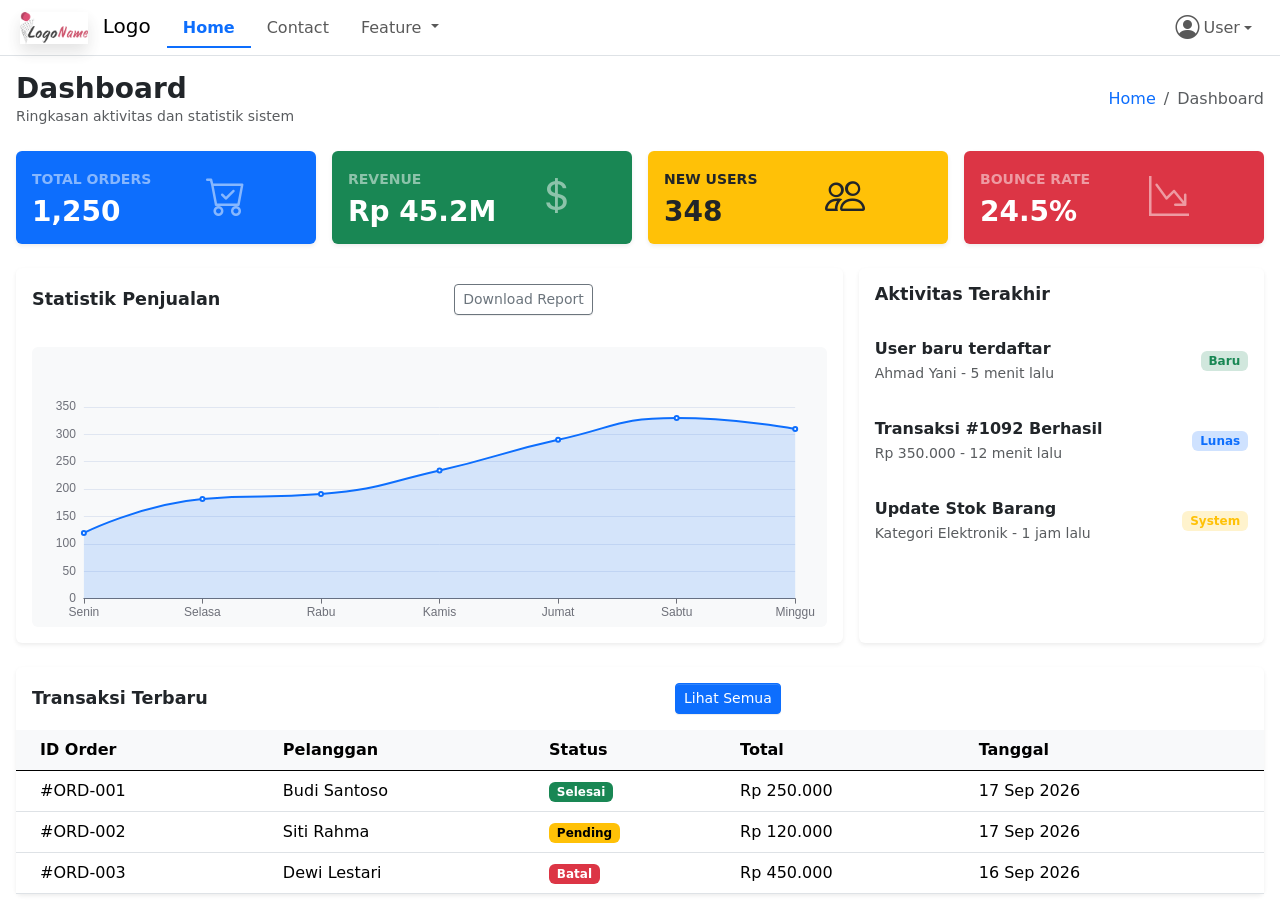
==== commit bfbe25d4: "feat: Update Statis html - 17/09/26" ====
--- a/index.html
+++ b/index.html
@@ -9,37 +9,455 @@
     <title>Frontend Template</title>
 
     <link rel="stylesheet" 
-        href="/assets/css/bootstrap/bootstrap.min.css" />
+        href="assets/css/bootstrap/bootstrap.min.css" />
     <link rel="stylesheet" 
-        href="/assets/css/bootstrap/bootstrap-icons.min.css" />
+        href="assets/css/bootstrap/bootstrap-icons.min.css" />
     <link rel="stylesheet" 
-        href="/assets/css/adminLTE/adminlte.min.css" />
+        href="assets/css/adminLTE/adminlte.min.css" />
     <link rel="stylesheet" 
-        href="/assets/css/style.css" />
+        href="assets/css/style.css" />
 </head>
 
 <body>
     <!-- Navbar -->
-    <div data-include="/components/navbar.html"
-        class=" sticky-top"></div>
+    <nav class="app-header navbar navbar-expand bg-body">
+        <div class="container-fluid">
+            <a class="nav-link d-md-none me-2" 
+                data-bs-toggle="offcanvas" href="#mobileSidebar" 
+                role="button"
+                aria-controls="mobileSidebar">
+                <i class="bi bi-list fs-3 fw-bold"></i>
+            </a>
+
+            <a href="/" class="navbar-brand me-3">
+                <img src="assets/img/logo.png" alt="Logo" 
+                    class="brand-image opacity-75 shadow me-2 ms-2"
+                    style="max-height: 32px" />
+                <span class="brand-text fw-light">Logo</span>
+            </a>
+
+            <ul class="navbar-nav d-none d-md-flex me-auto">
+                <li class="nav-item">
+                    <a href="/" class="nav-link active">Home</a>
+                </li>
+                <li class="nav-item">
+                    <a href="/pages/contact.html" class="nav-link">Contact</a>
+                </li>
+                <li class="nav-item dropdown">
+                    <a class="nav-link dropdown-toggle" 
+                        href="#" data-bs-toggle="dropdown">
+                        Feature
+                    </a>
+                    <ul class="dropdown-menu">
+                        <li>
+                            <a href="/pages/feature1.html" 
+                                class="dropdown-item d-flex 
+                                justify-content-between 
+                                align-items-center">
+                                Feature 1
+                                <span class="badge text-bg-secondary 
+                                ms-2">6</span>
+                            </a>
+                        </li>
+                        <li>
+                            <a href="/pages/feature2.html" 
+                                class="dropdown-item">Feature 2</a>
+                        </li>
+                    </ul>
+                </li>
+            </ul>
+
+            <div class="d-flex align-items-center z-3">
+                <ul class="navbar-nav">
+                    <li class="nav-item dropdown  ">
+                        <a href="#" class="nav-link 
+                            dropdown-toggle
+                            d-flex align-items-center" 
+                            data-bs-toggle="dropdown">
+                            <i class="nav-icon 
+                            bi bi-person-circle me-1 fs-4">
+                            </i>
+                            User
+                        </a>
+
+                        <ul class="dropdown-menu dropdown-menu-end">
+                            <li>
+                                <a class="dropdown-item
+                                    d-flex align-items-center" 
+                                    href="/pages/about.html">
+                                    <i class="bi bi-info-circle-fill 
+                                    fs-6 me-2"></i>
+                                    About
+                                </a>
+                            </li>
+                            <li>
+                                <a class="dropdown-item
+                                    d-flex align-items-center" 
+                                    href="/pages/settings.html">
+                                    <i class="bi bi-gear-fill 
+                                    fs-6 me-2"></i>
+                                    Settings
+                                </a>
+                            </li>
+                            <li>
+                                <hr class="dropdown-divider">
+                            </li>
+                            <li>
+                                <a class="dropdown-item 
+                                text-danger 
+                                d-flex align-items-center 
+                                fw-semibold" href="/#logout">
+                                    <i class="bi bi-door-closed-fill 
+                                    fs-6 me-2"></i>
+                                    Logout
+                                </a>
+                            </li>
+                        </ul>
+                    </li>
+                </ul>
+            </div>
+        </div>
+    </nav>
+    <!-- Navbar -->
 
     <!-- Sidebar -->
-    <div data-include="/components/sidebar.html"
-        xlass="z-2"></div> 
-    
+    <aside style="width: 70%;" 
+        class="offcanvas offcanvas-start bg-body-tertiary 
+        shadow d-md-none" 
+        tabindex="-1" id="mobileSidebar" 
+        data-bs-backdrop="true" data-bs-theme="light">
+        <div class="offcanvas-header sidebar-brand 
+            border-bottom border-secondary ">
+            <a class="brand-link me-auto text-decoration-none">
+                <span class="brand-text fw-bold">MENU</span>
+            </a>
+            <button type="button" class="btn-close btn-sm me-2" 
+                data-bs-dismiss="offcanvas" aria-label="Close">
+            </button>
+        </div>
+
+        <div class="offcanvas-body sidebar-wrapper mw-auto  p-0">
+            <nav class="mt-2">
+                <ul class="nav sidebar-menu flex-column" 
+                    id="sidebarAccordion">
+                    <li class="nav-item">
+                        <a href="/" class="nav-link active">
+                            <i class="bi bi-house-door me-2"></i>
+                            <p>Home</p>
+                        </a>
+                    </li>
+
+                    <li class="nav-item">
+                        <a href="#submenuFeature" 
+                            class="nav-link text-dark d-flex 
+                            justify-content-between 
+                            align-items-center collapsed" 
+                            data-bs-toggle="collapse" role="button"
+                            aria-expanded="false">
+                            <div>
+                                <i class="bi bi-list-nested me-2"></i>
+                                <span>Features</span>
+                            </div>
+                            <i class="bi bi-chevron-down 
+                                arrow-icon"></i>
+                        </a>
+                        <div class="collapse" id="submenuFeature" 
+                            data-bs-parent="#sidebarAccordion">
+                            <ul class="nav flex-column ms-3">
+                                <li class="nav-item">
+                                    <a href="/pages/feature1.html" 
+                                        class="nav-link text-dark">
+                                        <i class="bi bi-circle me-2"></i>
+                                        <span>Feature 1</span>
+                                        <span class="badge 
+                                            text-bg-secondary ms-2">
+                                            6
+                                        </span>
+                                    </a>
+                                </li>
+                                <li class="nav-item">
+                                    <a href="/pages/feature2.html"
+                                        class="nav-link text-dark">
+                                        <i class="bi bi-circle me-2"></i>
+                                        <span>Feature 2</span>
+                                    </a>
+                                </li>
+                            </ul>
+                        </div>
+                    </li>
+
+                    <li class="nav-item">
+                        <a href="/pages/contact.html" class="nav-link">
+                            <i class="bi bi-envelope fw-bold me-2"></i>
+                            <p>Contact</p>
+                        </a>
+                    </li>
+                </ul>
+            </nav>
+        </div>
+    </aside>
+    <!-- Sidebar -->
+
     <main id="main-content" class="container-fluid p-3">
-        <!-- Konten halaman di sini -->
+        <!-- PAGE HEADER & BREADCRUMB -->
+        <div class="d-flex justify-content-between 
+            align-items-center mb-4">
+            <div>
+                <h3 class="fw-bold mb-0">Dashboard</h3>
+                <p class="text-muted small mb-0">
+                    Ringkasan aktivitas dan statistik sistem</p>
+            </div>
+            <nav aria-label="breadcrumb" class="d-none d-lg-block">
+                <ol class="breadcrumb mb-0">
+                    <li class="breadcrumb-item">
+                        <a href="#" class="text-decoration-none">
+                            Home
+                        </a>
+                    </li>
+                    <li class="breadcrumb-item active" 
+                        aria-current="page">Dashboard</li>
+                </ol>
+            </nav>
+        </div>
+
+        <!-- 1. STAT CARDS / INFO BOXES -->
+        <div class="row g-3 mb-4">
+            <div class="col-12 col-sm-6 col-lg-3">
+                <div class="card border-0 shadow-sm bg-primary 
+                    text-white h-100">
+                    <div class="card-body d-flex 
+                        justify-content-between align-items-center">
+                        <div>
+                            <span class="text-white-50 
+                                text-uppercase small fw-semibold">
+                                Total Orders
+                            </span>
+                            <h3 class="fw-bold mb-0 mt-1">1,250</h3>
+                        </div>
+                        <i class="bi bi-cart-check fs-1 
+                            text-white-50"></i>
+                    </div>
+                </div>
+            </div>
+
+            <div class="col-12 col-sm-6 col-lg-3">
+                <div class="card border-0 shadow-sm bg-success 
+                    text-white h-100">
+                    <div class="card-body d-flex 
+                        justify-content-between align-items-center">
+                        <div>
+                            <span class="text-white-50 
+                                text-uppercase small fw-semibold">
+                                Revenue
+                            </span>
+                            <h3 class="fw-bold mb-0 mt-1">Rp 45.2M</h3>
+                        </div>
+                        <i class="bi bi-currency-dollar fs-1
+                             text-white-50"></i>
+                    </div>
+                </div>
+            </div>
+
+            <div class="col-12 col-sm-6 col-lg-3">
+                <div class="card border-0 shadow-sm bg-warning 
+                    text-dark h-100">
+                    <div class="card-body d-flex 
+                        justify-content-between align-items-center">
+                        <div>
+                            <span class="text-dark-50 text-uppercase 
+                                small fw-semibold">New Users</span>
+                            <h3 class="fw-bold mb-0 mt-1">348</h3>
+                        </div>
+                        <i class="bi bi-people fs-1 text-dark-50"></i>
+                    </div>
+                </div>
+            </div>
+
+            <div class="col-12 col-sm-6 col-lg-3">
+                <div class="card border-0 shadow-sm 
+                    bg-danger text-white h-100">
+                    <div class="card-body d-flex 
+                        justify-content-between align-items-center">
+                        <div>
+                            <span class="text-white-50 
+                                text-uppercase small fw-semibold">
+                                Bounce Rate
+                            </span>
+                            <h3 class="fw-bold mb-0 mt-1">24.5%</h3>
+                        </div>
+                        <i class="bi bi-graph-down-arrow fs-1 
+                            text-white-50"></i>
+                    </div>
+                </div>
+            </div>
+        </div>
+
+        <!-- 2. CHART & RECENT ACTIVITY -->
+        <div class="row g-3 mb-4">
+            <div class="col-lg-8">
+                <div class="card border-0 shadow-sm h-100">
+                    <div class="card-header bg-transparent 
+                        border-0 d-flex justify-content-between 
+                            align-items-center pt-3 px-3">
+                        <h5 class="card-title fw-bold mb-0">
+                            Statistik Penjualan
+                        </h5>
+                        <button 
+                            class="btn btn-sm btn-outline-secondary">
+                            Download Report
+                        </button>
+                    </div>
+                    <div class="card-body">
+                        <div id="salesChart" 
+                            style="min-height: 280px;" 
+                             class="d-flex align-items-center 
+                             justify-content-center bg-light 
+                             rounded text-muted">
+                            <i class="bi bi-bar-chart-line me-2"></i> 
+                            [ Container ECharts / Chart Area ]
+                        </div>
+                    </div>
+                </div>
+            </div>
+
+            <div class="col-lg-4">
+                <div class="card border-0 shadow-sm h-100">
+                    <div class="card-header bg-transparent 
+                        border-0 pt-3 px-3">
+                        <h5 class="card-title fw-bold mb-0">
+                            Aktivitas Terakhir
+                        </h5>
+                    </div>
+                    <div class="card-body p-0">
+                        <ul class="list-group list-group-flush">
+                            <li class="list-group-item d-flex 
+                                justify-content-between 
+                                align-items-center px-3 py-3 
+                                border-bottom-0">
+                                <div>
+                                    <div class="fw-semibold">
+                                        User baru terdaftar</div>
+                                    <small class="text-muted">
+                                        Ahmad Yani - 5 menit lalu
+                                    </small>
+                                </div>
+                                <span class="badge 
+                                    bg-success-subtle text-success">
+                                    Baru
+                                </span>
+                            </li>
+                            <li class="list-group-item d-flex 
+                                justify-content-between 
+                                align-items-center px-3 py-3 
+                                border-bottom-0">
+                                <div>
+                                    <div class="fw-semibold">
+                                        Transaksi #1092 Berhasil
+                                    </div>
+                                    <small class="text-muted">
+                                        Rp 350.000 - 12 menit lalu
+                                    </small>
+                                </div>
+                                <span class="badge bg-primary-subtle 
+                                    text-primary">Lunas</span>
+                            </li>
+                            <li class="list-group-item d-flex 
+                                justify-content-between 
+                                align-items-center px-3 py-3 
+                                border-bottom-0">
+                                <div>
+                                    <div class="fw-semibold">
+                                        Update Stok Barang
+                                    </div>
+                                    <small class="text-muted">
+                                        Kategori Elektronik - 1 jam lalu
+                                    </small>
+                                </div>
+                                <span class="badge 
+                                    bg-warning-subtle text-warning">
+                                    System
+                                </span>
+                            </li>
+                        </ul>
+                    </div>
+                </div>
+            </div>
+        </div>
+
+        <!-- 3. RECENT ORDERS TABLE -->
+        <div class="card border-0 shadow-sm">
+            <div class="card-header bg-transparent border-0 
+                pt-3 px-3 d-flex justify-content-between 
+                align-items-center">
+                <h5 class="card-title fw-bold mb-0">
+                    Transaksi Terbaru
+                </h5>
+                <a href="#" class="btn btn-sm btn-primary">
+                    Lihat Semua</a>
+            </div>
+            <div class="card-body p-0">
+                <div class="table-responsive">
+                    <table class="table table-hover align-middle mb-0">
+                        <thead class="table-light">
+                            <tr>
+                                <th>ID Order</th>
+                                <th>Pelanggan</th>
+                                <th>Status</th>
+                                <th>Total</th>
+                                <th>Tanggal</th>
+                            </tr>
+                        </thead>
+                        <tbody>
+                            <tr>
+                                <td>#ORD-001</td>
+                                <td>Budi Santoso</td>
+                                <td>
+                                    <span class="badge text-bg-success">
+                                        Selesai
+                                    </span>
+                                </td>
+                                <td>Rp 250.000</td>
+                                <td>17 Sep 2026</td>
+                            </tr>
+                            <tr>
+                                <td>#ORD-002</td>
+                                <td>Siti Rahma</td>
+                                <td>
+                                    <span class="badge text-bg-warning">
+                                        Pending
+                                    </span>
+                                </td>
+                                <td>Rp 120.000</td>
+                                <td>17 Sep 2026</td>
+                            </tr>
+                            <tr>
+                                <td>#ORD-003</td>
+                                <td>Dewi Lestari</td>
+                                <td>
+                                    <span class="badge text-bg-danger">
+                                        Batal
+                                    </span>
+                                </td>
+                                <td>Rp 450.000</td>
+                                <td>16 Sep 2026</td>
+                            </tr>
+                        </tbody>
+                    </table>
+                </div>
+            </div>
+        </div>
+
     </main>
 
     <!-- Scripts -->
-    <script src="/assets/js/jquery-3.7.1.min.js"></script>
-    <script src="/assets/js/bootstrap/bootstrap.bundle.min.js"></script>
-    <script src="/assets/js/adminLTE/adminlte.min.js"></script>
-
-    <script >
+    <script src="assets/js/jquery-3.7.1.min.js"></script>
+    <script src="assets/js/bootstrap/bootstrap.bundle.min.js"></script>
+    <script src="assets/js/adminLTE/adminlte.min.js"></script>
+    <script src="assets/js/echarts.min.js"></script>
+    <script>
         var q = $.noConflict();
     </script>
-    <script src="/assets/js/script.js"></script>
+    <script src="assets/js/script.js"></script>
 </body>
 
 </html>
--- a/assets/css/style.css
+++ b/assets/css/style.css
@@ -6,3 +6,34 @@
     transform: rotate(0deg);
     transition: transform 0.2s ease;
 }
+
+.app-header {
+  position: sticky;
+  top: 0;
+  z-index: 1050 !important;
+  height: 56px;
+}
+
+.app-header .dropdown-menu {
+  z-index: 1060 !important;
+}
+
+#mobileSidebar.offcanvas-start {
+  top: 56px !important;
+  height: calc(100vh - 56px) !important;
+}
+
+
+.app-header .nav-link.active {
+  color: #0d6efd !important; 
+  font-weight: 600;
+  border-bottom: 2px solid #0d6efd;
+}
+
+#mobileSidebar .nav-link.active {
+  color: #0d6efd !important;
+  background-color: rgba(13, 110, 253, 0.1) !important; 
+  font-weight: 600;
+  border-left: 4px solid #0d6efd;
+  border-radius: 0 4px 4px 0;
+}
